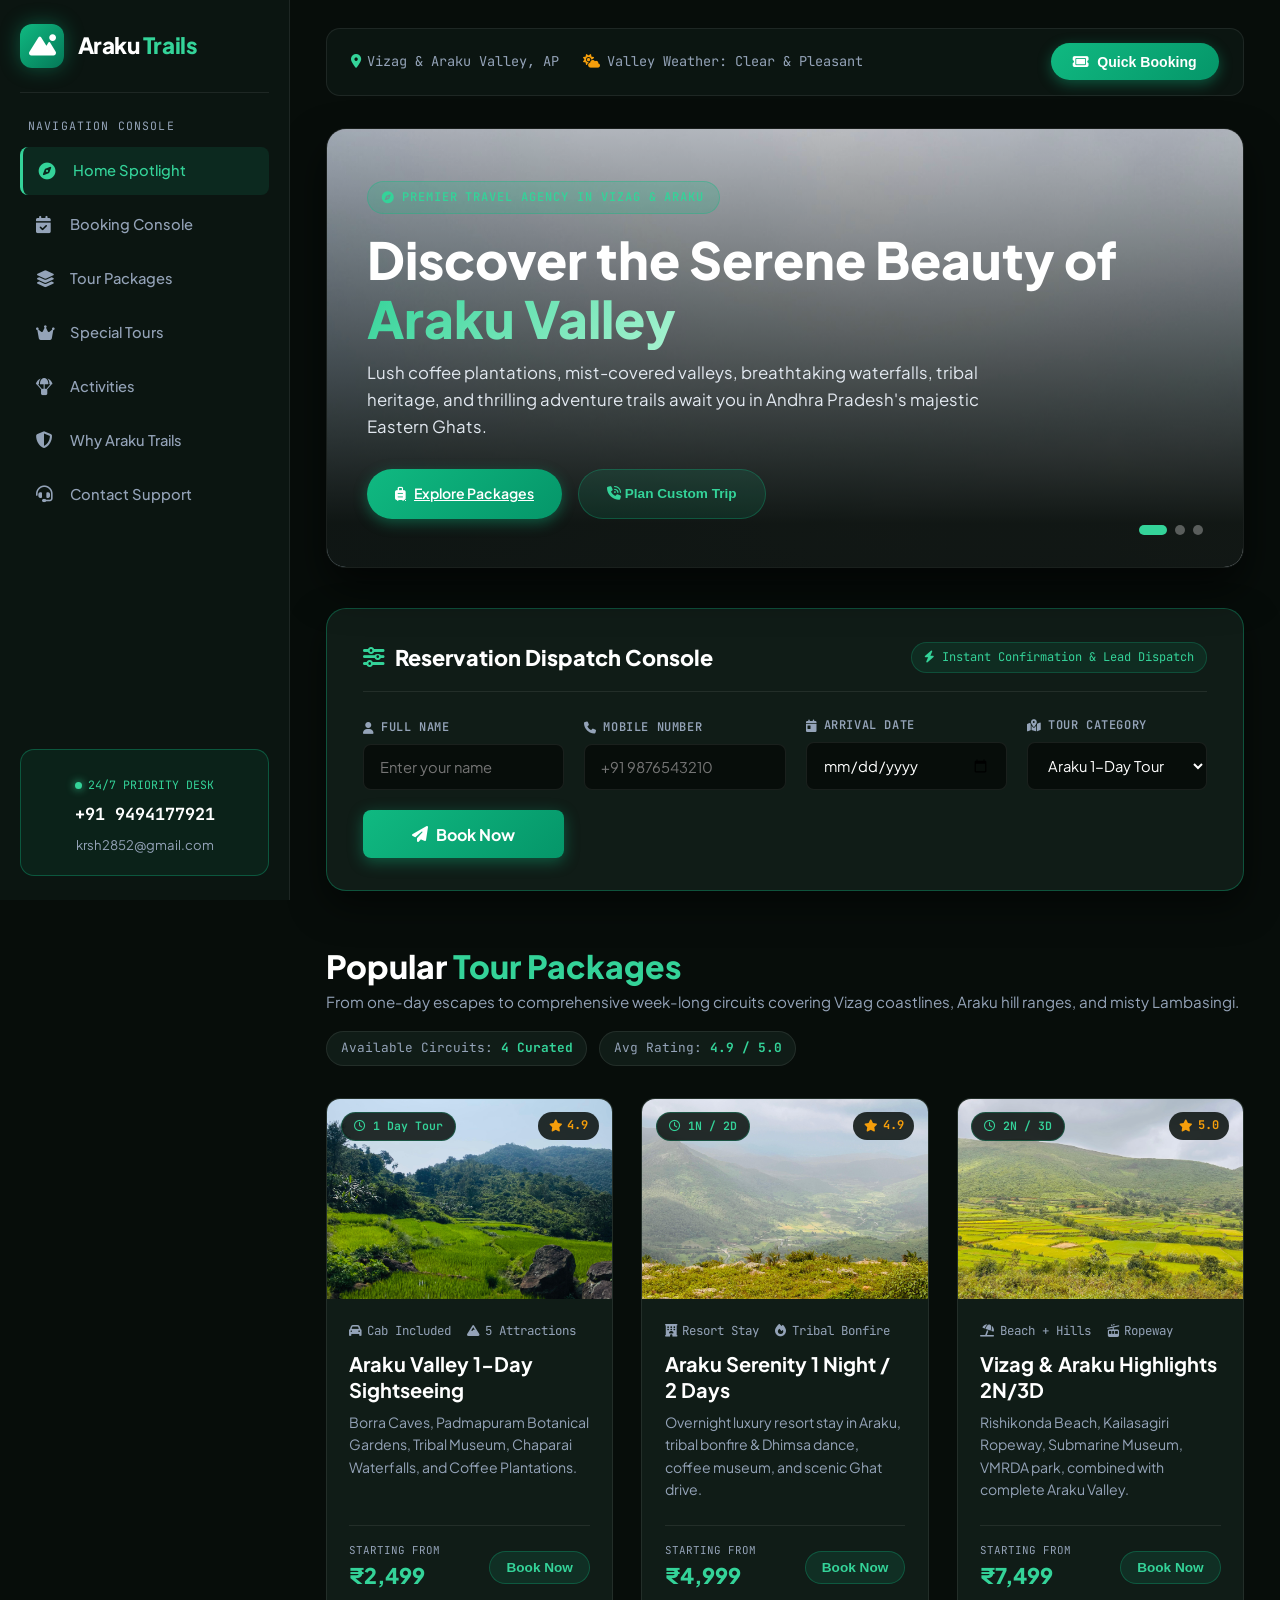
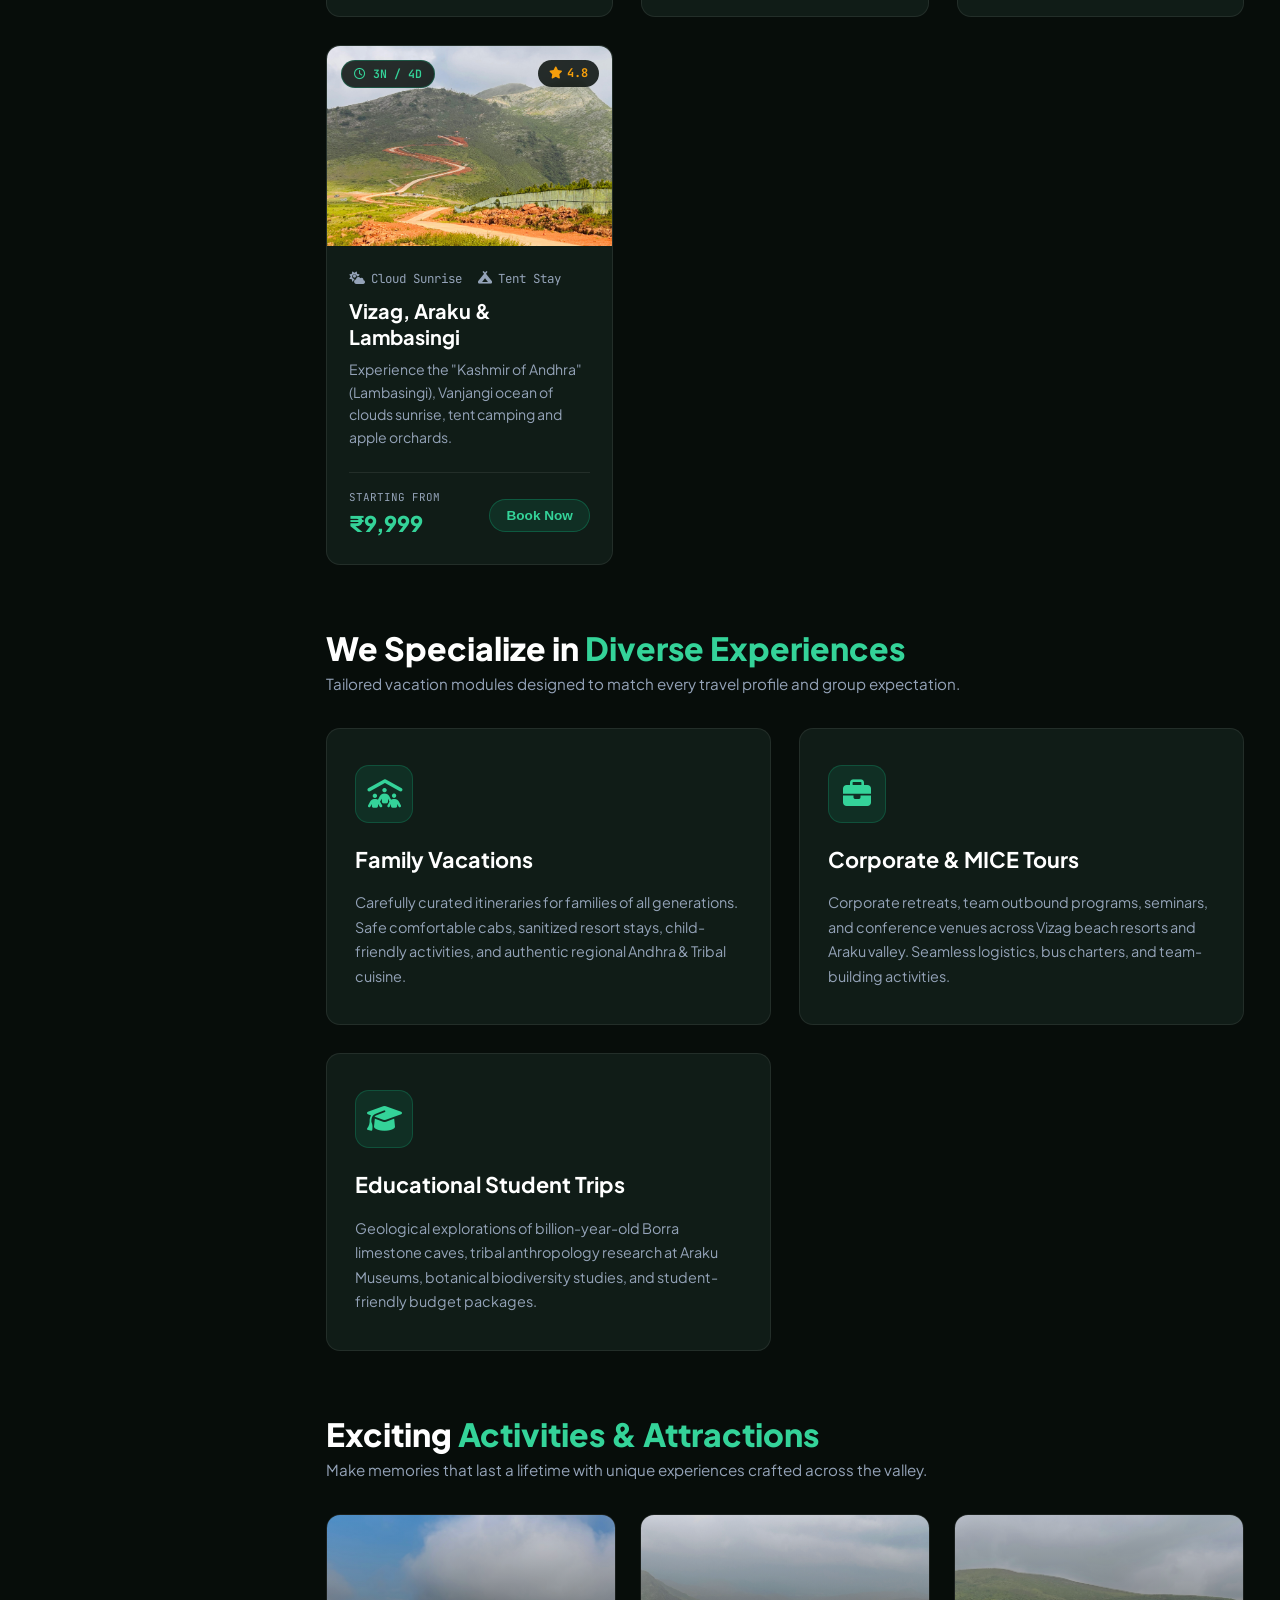
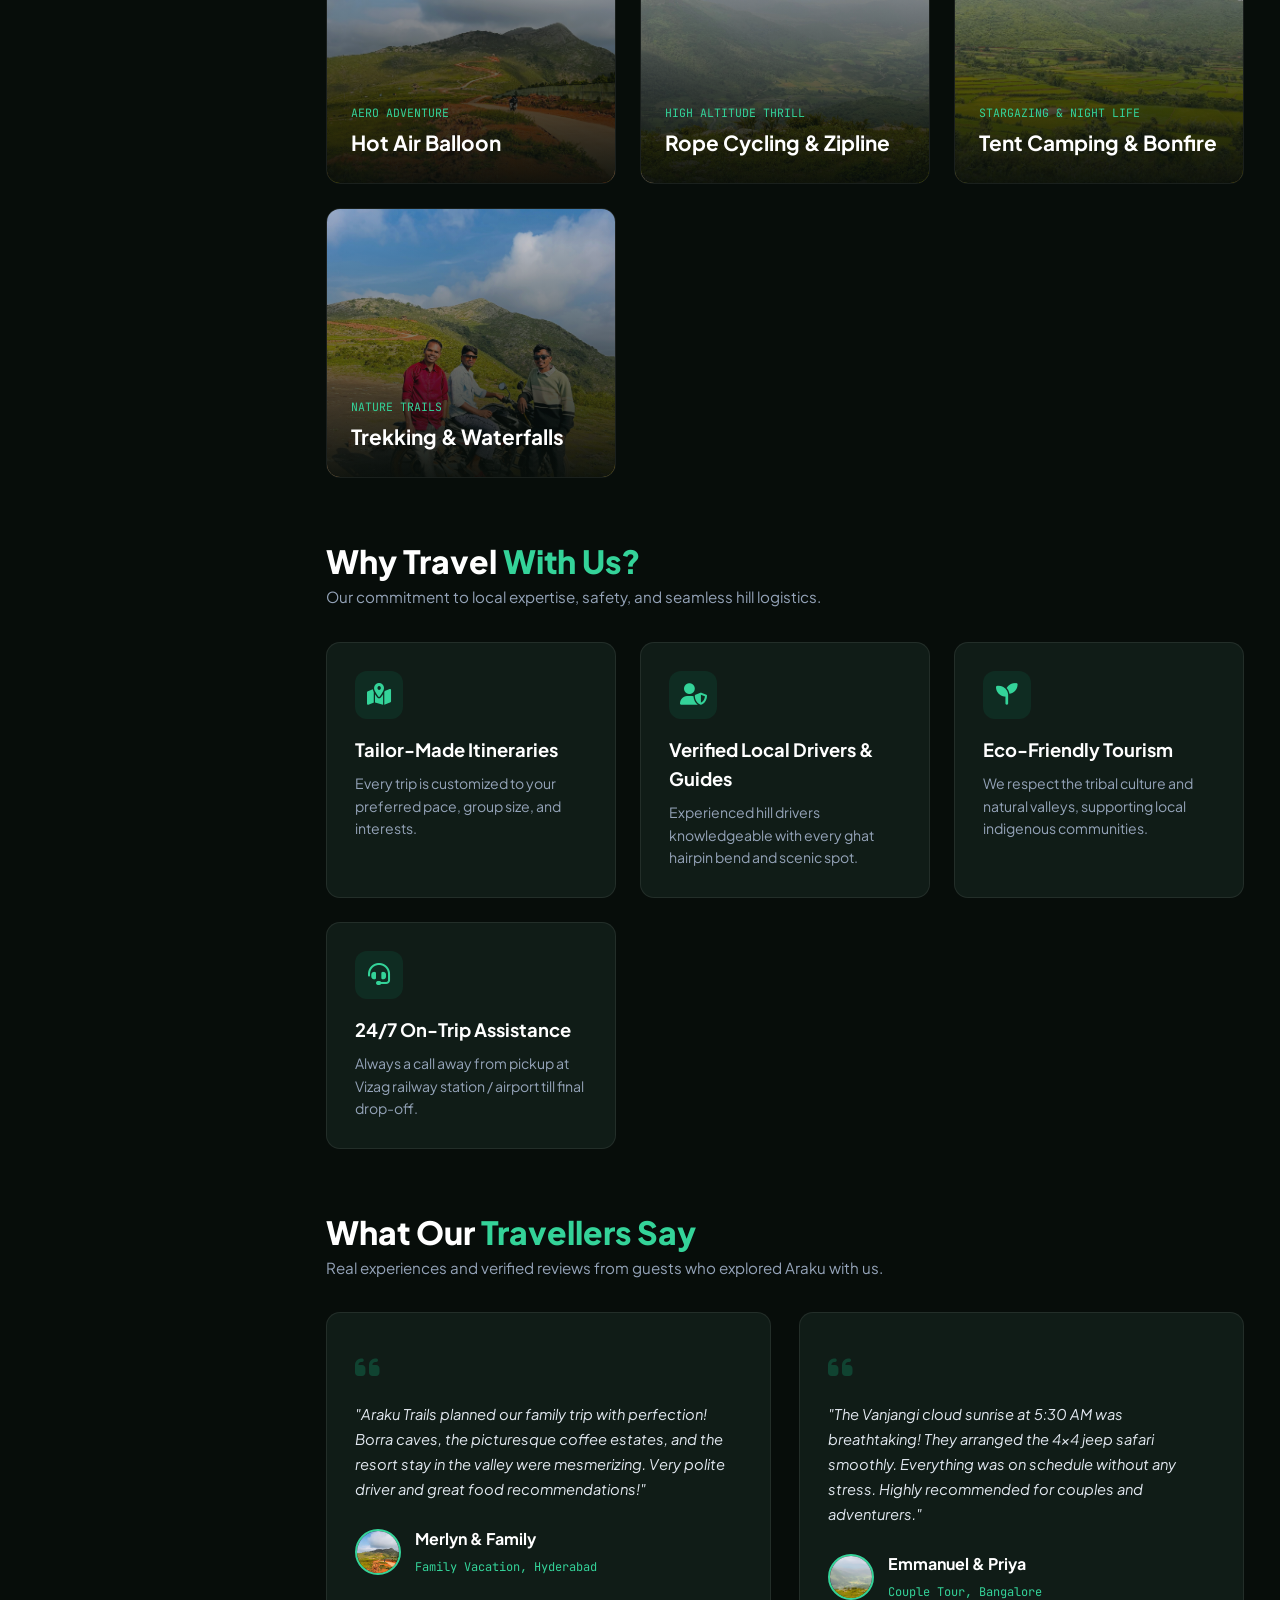
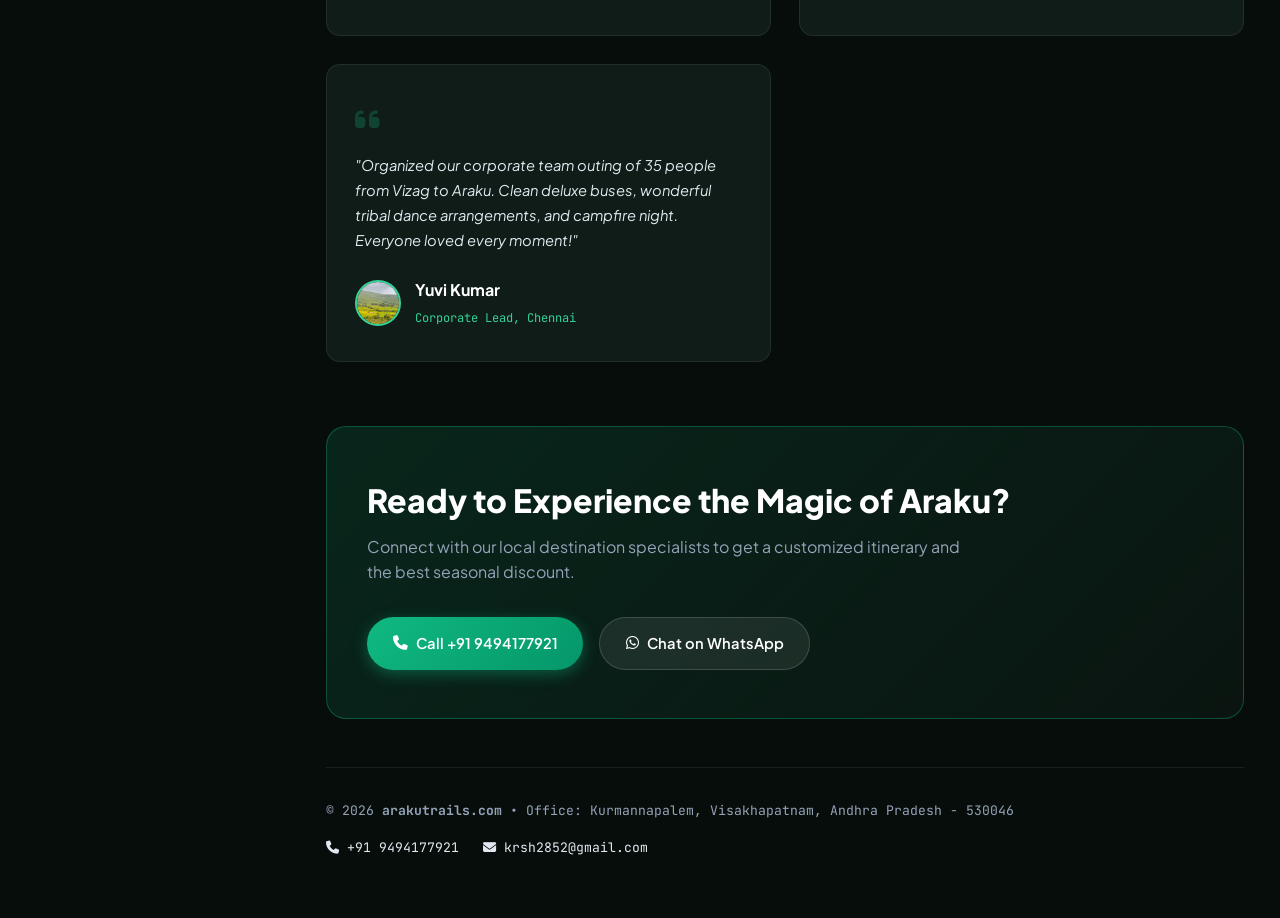
==== index.html @ 06a7d2d9 "Add new photos and update website gallery" ====
<!DOCTYPE html>
<html lang="en">

<head>
  <meta charset="UTF-8">
  <meta name="viewport" content="width=device-width, initial-scale=1.0">
  <title>Araku Trails - Interactive Travel Portal | Tour Packages, Hotels & Adventures</title>
  <meta name="description"
    content="Explore the breathtaking hills and valleys of Araku, Vizag, Vanjangi & Lambasingi with Araku Trails. Best tour packages, hotel bookings, cab rentals and adventure activities.">

  <!-- Google Fonts & Font Awesome Icons -->
  <link rel="preconnect" href="https://fonts.googleapis.com">
  <link rel="preconnect" href="https://fonts.gstatic.com" crossorigin>
  <link
    href="https://fonts.googleapis.com/css2?family=Cabinet+Grotesk:wght@700;800;900&family=Plus+Jakarta+Sans:wght@300;400;500;600;700&family=JetBrains+Mono:wght@400;500;600&display=swap"
    rel="stylesheet">
  <link rel="stylesheet" href="https://cdnjs.cloudflare.com/ajax/libs/font-awesome/6.5.1/css/all.min.css">

  <style>
    :root {
      /* Futuristic Travel Dashboard Theme */
      --shell-bg: #070d0a;
      --sidebar-bg: #0b1511;
      --panel-bg: #101c17;
      --panel-hover: #15251f;
      --panel-border: rgba(255, 255, 255, 0.08);
      --border-accent: rgba(16, 185, 129, 0.35);

      --emerald-glow: #10b981;
      --emerald-bright: #34d399;
      --amber-star: #f59e0b;
      --sky-azure: #0ea5e9;

      --text-heading: #f8fafc;
      --text-body: #94a3b8;
      --text-bright: #e2e8f0;

      --font-brand: 'Cabinet Grotesk', 'Plus Jakarta Sans', sans-serif;
      --font-body: 'Plus Jakarta Sans', sans-serif;
      --font-mono: 'JetBrains Mono', monospace;

      --radius-sm: 8px;
      --radius-md: 14px;
      --radius-lg: 20px;
      --radius-pill: 9999px;

      --transition: all 0.28s cubic-bezier(0.4, 0, 0.2, 1);
    }

    * {
      margin: 0;
      padding: 0;
      box-sizing: border-box;
      scroll-behavior: smooth;
    }

    body {
      font-family: var(--font-body);
      background-color: var(--shell-bg);
      color: var(--text-bright);
      line-height: 1.6;
      overflow-x: hidden;
    }

    /* ========================================================
       APPLICATION PORTAL / DASHBOARD LAYOUT
    ======================================================== */
    .app-layout {
      display: flex;
      min-height: 100vh;
      width: 100%;
    }

    /* Fixed Left Explorer Console / Sidebar */
    .app-sidebar {
      width: 290px;
      background: var(--sidebar-bg);
      border-right: 1px solid var(--panel-border);
      display: flex;
      flex-direction: column;
      position: fixed;
      top: 0;
      bottom: 0;
      left: 0;
      z-index: 1000;
      padding: 1.5rem 1.25rem;
      transition: var(--transition);
    }

    .brand-widget {
      display: flex;
      align-items: center;
      gap: 0.85rem;
      padding-bottom: 1.5rem;
      border-bottom: 1px solid var(--panel-border);
      margin-bottom: 1.5rem;
    }

    .brand-symbol {
      width: 44px;
      height: 44px;
      border-radius: 12px;
      background: linear-gradient(135deg, #10b981 0%, #047857 100%);
      display: flex;
      align-items: center;
      justify-content: center;
      color: #fff;
      font-size: 1.35rem;
      box-shadow: 0 0 20px rgba(16, 185, 129, 0.4);
    }

    .brand-name {
      font-family: var(--font-brand);
      font-size: 1.4rem;
      font-weight: 800;
      color: #fff;
      letter-spacing: -0.02em;
    }

    .brand-name span {
      color: var(--emerald-bright);
    }

    .console-nav-title {
      font-family: var(--font-mono);
      font-size: 0.72rem;
      color: var(--text-body);
      text-transform: uppercase;
      letter-spacing: 0.1em;
      margin-bottom: 0.75rem;
      padding-left: 0.5rem;
    }

    .console-nav-list {
      list-style: none;
      display: flex;
      flex-direction: column;
      gap: 0.4rem;
      flex-grow: 1;
    }

    .console-nav-item a {
      display: flex;
      align-items: center;
      gap: 0.85rem;
      padding: 0.75rem 1rem;
      border-radius: var(--radius-sm);
      color: var(--text-body);
      text-decoration: none;
      font-size: 0.92rem;
      font-weight: 500;
      transition: var(--transition);
    }

    .console-nav-item a:hover,
    .console-nav-item.active a {
      background: rgba(16, 185, 129, 0.12);
      color: var(--emerald-bright);
      border-left: 3px solid var(--emerald-bright);
    }

    .console-nav-item a i {
      font-size: 1.05rem;
      width: 20px;
    }

    /* Live Hotline Box in Sidebar */
    .sidebar-hotline {
      background: rgba(16, 185, 129, 0.08);
      border: 1px solid var(--border-accent);
      border-radius: var(--radius-md);
      padding: 1.25rem 1rem;
      text-align: center;
      margin-top: auto;
    }

    .hotline-badge {
      display: inline-flex;
      align-items: center;
      gap: 0.4rem;
      font-family: var(--font-mono);
      font-size: 0.72rem;
      color: var(--emerald-bright);
      text-transform: uppercase;
      margin-bottom: 0.4rem;
    }

    .pulse-dot {
      width: 7px;
      height: 7px;
      border-radius: 50%;
      background: var(--emerald-bright);
      box-shadow: 0 0 8px var(--emerald-bright);
      animation: pulse 1.6s infinite;
    }

    @keyframes pulse {
      0% {
        opacity: 0.4;
      }

      50% {
        opacity: 1;
      }

      100% {
        opacity: 0.4;
      }
    }

    .hotline-num {
      display: block;
      font-family: var(--font-mono);
      font-size: 1.05rem;
      font-weight: 700;
      color: #fff;
      text-decoration: none;
      margin-bottom: 0.4rem;
    }

    .hotline-email {
      font-size: 0.82rem;
      color: var(--text-body);
      text-decoration: none;
      display: block;
      word-break: break-all;
    }

    .hotline-email:hover,
    .hotline-num:hover {
      color: var(--emerald-bright);
    }

    /* Main Working Area */
    .app-main {
      margin-left: 290px;
      flex-grow: 1;
      padding: 1.75rem 2.25rem;
      min-width: 0;
    }

    /* Top Action Header */
    .main-topbar {
      display: flex;
      justify-content: space-between;
      align-items: center;
      background: var(--sidebar-bg);
      border: 1px solid var(--panel-border);
      border-radius: var(--radius-md);
      padding: 0.9rem 1.5rem;
      margin-bottom: 2rem;
      flex-wrap: wrap;
      gap: 1rem;
    }

    .topbar-status {
      display: flex;
      align-items: center;
      gap: 1.5rem;
      font-size: 0.85rem;
      color: var(--text-body);
      font-family: var(--font-mono);
    }

    .topbar-status span {
      display: inline-flex;
      align-items: center;
      gap: 0.4rem;
    }

    .topbar-actions {
      display: flex;
      align-items: center;
      gap: 1rem;
    }

    .btn-quick-book {
      background: linear-gradient(135deg, #10b981 0%, #059669 100%);
      color: #fff;
      border: none;
      border-radius: var(--radius-pill);
      padding: 0.65rem 1.4rem;
      font-size: 0.88rem;
      font-weight: 600;
      cursor: pointer;
      display: inline-flex;
      align-items: center;
      gap: 0.5rem;
      box-shadow: 0 4px 14px rgba(16, 185, 129, 0.4);
      transition: var(--transition);
    }

    .btn-quick-book:hover {
      transform: translateY(-2px);
      box-shadow: 0 6px 20px rgba(16, 185, 129, 0.6);
    }

    /* Mobile Menu Toggle */
    .mobile-menu-btn {
      display: none;
      background: none;
      border: none;
      color: #fff;
      font-size: 1.4rem;
      cursor: pointer;
    }

    /* ========================================================
       HERO SPOTLIGHT DASHBOARD CAROUSEL
    ======================================================== */
    .hero-spotlight {
      position: relative;
      border-radius: var(--radius-lg);
      overflow: hidden;
      min-height: 440px;
      display: flex;
      align-items: flex-end;
      padding: 3rem 2.5rem;
      margin-bottom: 2.5rem;
      border: 1px solid var(--panel-border);
      box-shadow: 0 20px 40px rgba(0, 0, 0, 0.6);
    }

    .spotlight-bg-wrap {
      position: absolute;
      inset: 0;
      z-index: 1;
    }

    .spotlight-slide {
      position: absolute;
      inset: 0;
      opacity: 0;
      background-size: cover;
      background-position: center;
      transition: opacity 1.2s ease-in-out, transform 6s ease;
      transform: scale(1.05);
    }

    .spotlight-slide.active {
      opacity: 1;
      transform: scale(1);
    }

    .spotlight-gradient {
      position: absolute;
      inset: 0;
      background: linear-gradient(180deg, rgba(7, 13, 10, 0.2) 0%, rgba(7, 13, 10, 0.95) 90%);
      z-index: 2;
    }

    .spotlight-content {
      position: relative;
      z-index: 3;
      max-width: 780px;
    }

    .spotlight-tag {
      display: inline-flex;
      align-items: center;
      gap: 0.4rem;
      background: rgba(16, 185, 129, 0.2);
      border: 1px solid var(--border-accent);
      color: var(--emerald-bright);
      padding: 0.35rem 0.9rem;
      border-radius: var(--radius-pill);
      font-family: var(--font-mono);
      font-size: 0.75rem;
      font-weight: 600;
      text-transform: uppercase;
      letter-spacing: 0.08em;
      margin-bottom: 1rem;
    }

    .spotlight-title {
      font-family: var(--font-brand);
      font-size: clamp(2.2rem, 4vw, 3.2rem);
      font-weight: 800;
      color: #fff;
      line-height: 1.15;
      margin-bottom: 0.8rem;
    }

    .spotlight-title span {
      background: linear-gradient(135deg, #34d399 0%, #a7f3d0 100%);
      -webkit-background-clip: text;
      -webkit-text-fill-color: transparent;
    }

    .spotlight-desc {
      color: var(--text-bright);
      font-size: 1.05rem;
      line-height: 1.6;
      margin-bottom: 1.75rem;
      max-width: 650px;
    }

    .spotlight-controls {
      position: absolute;
      bottom: 2rem;
      right: 2.5rem;
      z-index: 4;
      display: flex;
      gap: 0.5rem;
    }

    .spotlight-dot {
      width: 10px;
      height: 10px;
      border-radius: var(--radius-pill);
      background: rgba(255, 255, 255, 0.3);
      border: none;
      cursor: pointer;
      transition: var(--transition);
    }

    .spotlight-dot.active {
      width: 28px;
      background: var(--emerald-bright);
    }

    /* ========================================================
       INTEGRATED BOOKING CONSOLE PANEL
    ======================================================== */
    .booking-console-card {
      background: var(--panel-bg);
      border: 1px solid var(--border-accent);
      border-radius: var(--radius-lg);
      padding: 2rem 2.25rem;
      margin-bottom: 3.5rem;
      box-shadow: 0 15px 35px rgba(0, 0, 0, 0.5);
    }

    .console-card-header {
      display: flex;
      justify-content: space-between;
      align-items: center;
      margin-bottom: 1.5rem;
      padding-bottom: 1rem;
      border-bottom: 1px solid var(--panel-border);
      flex-wrap: wrap;
      gap: 0.75rem;
    }

    .console-header-title {
      font-family: var(--font-brand);
      font-size: 1.35rem;
      font-weight: 800;
      color: #fff;
      display: flex;
      align-items: center;
      gap: 0.6rem;
    }

    .console-header-title i {
      color: var(--emerald-bright);
    }

    .console-header-badge {
      font-family: var(--font-mono);
      font-size: 0.75rem;
      color: var(--emerald-bright);
      background: rgba(16, 185, 129, 0.1);
      padding: 0.3rem 0.75rem;
      border-radius: var(--radius-pill);
      border: 1px solid rgba(16, 185, 129, 0.25);
    }

    .booking-grid {
      display: grid;
      grid-template-columns: repeat(auto-fit, minmax(200px, 1fr)) 180px;
      gap: 1.25rem;
      align-items: end;
    }

    .field-wrapper {
      display: flex;
      flex-direction: column;
      gap: 0.45rem;
    }

    .field-wrapper label {
      font-family: var(--font-mono);
      font-size: 0.75rem;
      font-weight: 600;
      color: var(--text-body);
      text-transform: uppercase;
      letter-spacing: 0.05em;
      display: flex;
      align-items: center;
      gap: 0.4rem;
    }

    .dash-input {
      background: var(--shell-bg);
      border: 1px solid var(--panel-border);
      border-radius: var(--radius-sm);
      color: #fff;
      padding: 0.8rem 1rem;
      font-size: 0.92rem;
      outline: none;
      font-family: inherit;
      transition: var(--transition);
    }

    .dash-input:focus {
      border-color: var(--emerald-bright);
      box-shadow: 0 0 15px rgba(16, 185, 129, 0.25);
    }

    .btn-exec-booking {
      background: linear-gradient(135deg, #10b981 0%, #059669 100%);
      color: #fff;
      border: none;
      border-radius: var(--radius-sm);
      padding: 0.85rem 1rem;
      font-family: var(--font-brand);
      font-weight: 700;
      font-size: 1rem;
      cursor: pointer;
      display: flex;
      align-items: center;
      justify-content: center;
      gap: 0.5rem;
      height: 48px;
      box-shadow: 0 4px 15px rgba(16, 185, 129, 0.4);
      transition: var(--transition);
    }

    .btn-exec-booking:hover {
      transform: translateY(-2px);
      box-shadow: 0 6px 22px rgba(16, 185, 129, 0.6);
    }

    /* ========================================================
       TOUR PACKAGES (DASHBOARD CARDS & METRICS)
    ======================================================== */
    .section-portal-header {
      display: flex;
      justify-content: space-between;
      align-items: flex-end;
      margin-bottom: 2rem;
      flex-wrap: wrap;
      gap: 1rem;
    }

    .portal-heading h2 {
      font-family: var(--font-brand);
      font-size: 2rem;
      font-weight: 800;
      color: #fff;
      line-height: 1.2;
    }

    .portal-heading h2 span {
      color: var(--emerald-bright);
    }

    .portal-heading p {
      color: var(--text-body);
      font-size: 0.95rem;
      margin-top: 0.3rem;
    }

    .portal-stats-pills {
      display: flex;
      gap: 0.75rem;
      font-family: var(--font-mono);
      font-size: 0.8rem;
    }

    .stat-pill {
      background: var(--panel-bg);
      border: 1px solid var(--panel-border);
      padding: 0.4rem 0.85rem;
      border-radius: var(--radius-pill);
      color: var(--text-body);
    }

    .stat-pill strong {
      color: var(--emerald-bright);
    }

    .dash-packages-grid {
      display: grid;
      grid-template-columns: repeat(auto-fill, minmax(280px, 1fr));
      gap: 1.75rem;
      margin-bottom: 4rem;
    }

    .dash-pack-card {
      background: var(--panel-bg);
      border: 1px solid var(--panel-border);
      border-radius: var(--radius-md);
      overflow: hidden;
      display: flex;
      flex-direction: column;
      transition: var(--transition);
    }

    .dash-pack-card:hover {
      transform: translateY(-6px);
      border-color: var(--border-accent);
      box-shadow: 0 15px 30px rgba(0, 0, 0, 0.5), 0 0 20px rgba(16, 185, 129, 0.2);
      background: var(--panel-hover);
    }

    .pack-thumb-box {
      position: relative;
      height: 200px;
      overflow: hidden;
    }

    .pack-thumb-box img {
      width: 100%;
      height: 100%;
      object-fit: cover;
      transition: transform 0.6s ease;
    }

    .dash-pack-card:hover .pack-thumb-box img {
      transform: scale(1.08);
    }

    .pack-duration-chip {
      position: absolute;
      top: 0.85rem;
      left: 0.85rem;
      background: rgba(7, 13, 10, 0.85);
      backdrop-filter: blur(8px);
      color: var(--emerald-bright);
      padding: 0.25rem 0.75rem;
      border-radius: var(--radius-pill);
      font-family: var(--font-mono);
      font-size: 0.72rem;
      font-weight: 600;
      border: 1px solid rgba(16, 185, 129, 0.3);
    }

    .pack-score-chip {
      position: absolute;
      top: 0.85rem;
      right: 0.85rem;
      background: rgba(7, 13, 10, 0.85);
      backdrop-filter: blur(8px);
      color: var(--amber-star);
      padding: 0.25rem 0.65rem;
      border-radius: var(--radius-pill);
      font-family: var(--font-mono);
      font-size: 0.75rem;
      font-weight: 700;
      display: flex;
      align-items: center;
      gap: 0.3rem;
    }

    .pack-card-content {
      padding: 1.4rem;
      display: flex;
      flex-direction: column;
      flex-grow: 1;
    }

    .pack-features-line {
      display: flex;
      gap: 1rem;
      font-family: var(--font-mono);
      font-size: 0.78rem;
      color: var(--text-body);
      margin-bottom: 0.6rem;
    }

    .pack-features-line span {
      display: inline-flex;
      align-items: center;
      gap: 0.35rem;
    }

    .pack-name {
      font-family: var(--font-brand);
      font-size: 1.25rem;
      font-weight: 700;
      color: #fff;
      margin-bottom: 0.5rem;
      line-height: 1.3;
    }

    .pack-summary {
      color: var(--text-body);
      font-size: 0.88rem;
      margin-bottom: 1.5rem;
      line-height: 1.6;
      flex-grow: 1;
    }

    .pack-card-foot {
      display: flex;
      align-items: center;
      justify-content: space-between;
      border-top: 1px solid var(--panel-border);
      padding-top: 1rem;
      margin-top: auto;
    }

    .pack-rate-tag {
      display: flex;
      flex-direction: column;
    }

    .rate-micro {
      font-family: var(--font-mono);
      font-size: 0.68rem;
      color: var(--text-body);
      text-transform: uppercase;
    }

    .rate-amount {
      font-family: var(--font-brand);
      font-size: 1.35rem;
      font-weight: 800;
      color: var(--emerald-bright);
    }

    .btn-pack-select {
      background: rgba(16, 185, 129, 0.12);
      border: 1px solid rgba(16, 185, 129, 0.3);
      color: var(--emerald-bright);
      padding: 0.5rem 1rem;
      border-radius: var(--radius-pill);
      font-size: 0.85rem;
      font-weight: 600;
      cursor: pointer;
      transition: var(--transition);
    }

    .btn-pack-select:hover {
      background: var(--emerald-glow);
      color: #fff;
    }

    /* ========================================================
       SPECIAL TRAVEL TILES & EXPERIENCES
    ======================================================== */
    .specialty-dash-grid {
      display: grid;
      grid-template-columns: repeat(auto-fit, minmax(310px, 1fr));
      gap: 1.75rem;
      margin-bottom: 4rem;
    }

    .specialty-tile {
      background: var(--panel-bg);
      border: 1px solid var(--panel-border);
      border-radius: var(--radius-md);
      padding: 2.25rem 1.75rem;
      transition: var(--transition);
      position: relative;
    }

    .specialty-tile:hover {
      border-color: var(--border-accent);
      transform: translateY(-4px);
    }

    .specialty-avatar-icon {
      width: 58px;
      height: 58px;
      border-radius: 14px;
      background: rgba(16, 185, 129, 0.12);
      border: 1px solid rgba(16, 185, 129, 0.25);
      display: flex;
      align-items: center;
      justify-content: center;
      font-size: 1.75rem;
      color: var(--emerald-bright);
      margin-bottom: 1.25rem;
    }

    .specialty-title {
      font-family: var(--font-brand);
      font-size: 1.35rem;
      font-weight: 700;
      color: #fff;
      margin-bottom: 0.8rem;
    }

    .specialty-desc {
      color: var(--text-body);
      font-size: 0.9rem;
      line-height: 1.7;
    }

    /* ========================================================
       ACTIVITIES & ADVENTURE CONSOLE
    ======================================================== */
    .dash-activity-grid {
      display: grid;
      grid-template-columns: repeat(auto-fit, minmax(260px, 1fr));
      gap: 1.5rem;
      margin-bottom: 4rem;
    }

    .activity-deck-card {
      position: relative;
      border-radius: var(--radius-md);
      overflow: hidden;
      height: 270px;
      cursor: pointer;
      border: 1px solid var(--panel-border);
      transition: var(--transition);
    }

    .activity-deck-card:hover {
      transform: translateY(-5px);
      border-color: var(--emerald-bright);
      box-shadow: 0 10px 25px rgba(0, 0, 0, 0.6);
    }

    .act-bg-img {
      width: 100%;
      height: 100%;
      object-fit: cover;
      transition: transform 0.6s ease;
    }

    .activity-deck-card:hover .act-bg-img {
      transform: scale(1.1);
    }

    .act-gradient-overlay {
      position: absolute;
      inset: 0;
      background: linear-gradient(180deg, rgba(7, 13, 10, 0.1) 0%, rgba(7, 13, 10, 0.95) 100%);
      display: flex;
      flex-direction: column;
      justify-content: flex-end;
      padding: 1.5rem;
    }

    .act-category-code {
      font-family: var(--font-mono);
      font-size: 0.72rem;
      color: var(--emerald-bright);
      text-transform: uppercase;
      margin-bottom: 0.2rem;
    }

    .act-label {
      font-family: var(--font-brand);
      font-size: 1.3rem;
      font-weight: 700;
      color: #fff;
    }

    /* ========================================================
       WHY US / VALUE METRICS
    ======================================================== */
    .features-dash-row {
      display: grid;
      grid-template-columns: repeat(auto-fit, minmax(240px, 1fr));
      gap: 1.5rem;
      margin-bottom: 4rem;
    }

    .feature-metric-card {
      background: var(--panel-bg);
      border: 1px solid var(--panel-border);
      border-radius: var(--radius-md);
      padding: 1.75rem;
      transition: var(--transition);
    }

    .feature-metric-card:hover {
      border-color: var(--border-accent);
      transform: translateY(-3px);
    }

    .metric-icon-wrap {
      width: 48px;
      height: 48px;
      border-radius: 12px;
      background: rgba(16, 185, 129, 0.1);
      display: flex;
      align-items: center;
      justify-content: center;
      color: var(--emerald-bright);
      font-size: 1.35rem;
      margin-bottom: 1rem;
    }

    .metric-label {
      font-family: var(--font-brand);
      font-size: 1.15rem;
      font-weight: 700;
      color: #fff;
      margin-bottom: 0.5rem;
    }

    .metric-explain {
      color: var(--text-body);
      font-size: 0.88rem;
      line-height: 1.6;
    }

    /* ========================================================
       TESTIMONIALS LOGS
    ======================================================== */
    .testimonial-dash-grid {
      display: grid;
      grid-template-columns: repeat(auto-fit, minmax(320px, 1fr));
      gap: 1.75rem;
      margin-bottom: 4rem;
    }

    .review-log-card {
      background: var(--panel-bg);
      border: 1px solid var(--panel-border);
      border-radius: var(--radius-md);
      padding: 2rem 1.75rem;
      position: relative;
      transition: var(--transition);
    }

    .review-log-card:hover {
      border-color: var(--border-accent);
    }

    .quote-badge-icon {
      font-size: 1.75rem;
      color: rgba(16, 185, 129, 0.25);
      margin-bottom: 0.75rem;
    }

    .review-statement {
      color: var(--text-bright);
      font-size: 0.92rem;
      line-height: 1.7;
      margin-bottom: 1.5rem;
      font-style: italic;
    }

    .client-data-box {
      display: flex;
      align-items: center;
      gap: 0.85rem;
    }

    .client-avatar-img {
      width: 46px;
      height: 46px;
      border-radius: 50%;
      border: 2px solid var(--emerald-bright);
      object-fit: cover;
    }

    .client-name-tag {
      font-family: var(--font-brand);
      font-size: 1rem;
      font-weight: 700;
      color: #fff;
    }

    .client-loc-tag {
      font-family: var(--font-mono);
      font-size: 0.75rem;
      color: var(--emerald-bright);
    }

    /* ========================================================
       DASHBOARD BOTTOM CALLOUT
    ======================================================== */
    .dash-callout-panel {
      background: linear-gradient(135deg, rgba(16, 185, 129, 0.15) 0%, rgba(11, 21, 17, 0.95) 100%);
      border: 1px solid var(--border-accent);
      border-radius: var(--radius-lg);
      padding: 3rem 2.5rem;
      display: flex;
      align-items: center;
      justify-content: space-between;
      gap: 2rem;
      flex-wrap: wrap;
      margin-bottom: 3rem;
    }

    .callout-text h2 {
      font-family: var(--font-brand);
      font-size: 2rem;
      font-weight: 800;
      color: #fff;
      margin-bottom: 0.5rem;
    }

    .callout-text p {
      color: var(--text-body);
      font-size: 1rem;
      max-width: 600px;
    }

    .callout-btn-group {
      display: flex;
      gap: 1rem;
      flex-wrap: wrap;
    }

    .btn-callout-call {
      background: linear-gradient(135deg, #10b981 0%, #059669 100%);
      color: #fff;
      text-decoration: none;
      padding: 0.85rem 1.6rem;
      border-radius: var(--radius-pill);
      font-weight: 600;
      font-size: 0.92rem;
      display: inline-flex;
      align-items: center;
      gap: 0.5rem;
      box-shadow: 0 4px 15px rgba(16, 185, 129, 0.4);
    }

    .btn-callout-chat {
      background: rgba(255, 255, 255, 0.08);
      border: 1px solid rgba(255, 255, 255, 0.15);
      color: #fff;
      text-decoration: none;
      padding: 0.85rem 1.6rem;
      border-radius: var(--radius-pill);
      font-weight: 600;
      font-size: 0.92rem;
      display: inline-flex;
      align-items: center;
      gap: 0.5rem;
    }

    /* Footer Meta */
    .dash-footer-meta {
      border-top: 1px solid var(--panel-border);
      padding: 2rem 0;
      display: flex;
      justify-content: space-between;
      align-items: center;
      flex-wrap: wrap;
      gap: 1rem;
      color: var(--text-body);
      font-family: var(--font-mono);
      font-size: 0.82rem;
    }

    .footer-quick-contacts {
      display: flex;
      gap: 1.5rem;
      align-items: center;
      flex-wrap: wrap;
    }

    .footer-quick-contacts a {
      color: var(--text-bright);
      text-decoration: none;
    }

    .footer-quick-contacts a:hover {
      color: var(--emerald-bright);
    }

    /* Modal */
    .modal {
      display: none;
      position: fixed;
      inset: 0;
      background: rgba(0, 0, 0, 0.85);
      backdrop-filter: blur(8px);
      z-index: 2000;
      align-items: center;
      justify-content: center;
      padding: 1.5rem;
    }

    .modal.active {
      display: flex;
    }

    .modal-box {
      background: var(--panel-bg);
      border: 1px solid var(--border-accent);
      border-radius: var(--radius-lg);
      padding: 2.5rem 2rem;
      max-width: 480px;
      width: 100%;
      position: relative;
      box-shadow: 0 25px 50px rgba(0, 0, 0, 0.8);
    }

    .modal-close {
      position: absolute;
      top: 1.25rem;
      right: 1.25rem;
      background: none;
      border: none;
      color: var(--text-body);
      font-size: 1.4rem;
      cursor: pointer;
    }

    .modal-close:hover {
      color: #fff;
    }

    /* Responsive */
    @media (max-width: 1024px) {
      .app-sidebar {
        transform: translateX(-100%);
      }

      .app-sidebar.open {
        transform: translateX(0);
      }

      .app-main {
        margin-left: 0;
        padding: 1.5rem 1rem;
      }

      .mobile-menu-btn {
        display: block;
      }
    }

    @media (max-width: 768px) {
      .booking-grid {
        grid-template-columns: 1fr;
      }

      .hero-spotlight {
        padding: 2rem 1.5rem;
        min-height: 380px;
      }

      .dash-callout-panel {
        padding: 2rem 1.5rem;
      }
    }
  </style>
</head>

<body>

  <div class="app-layout">

    <!-- Fixed Left Explorer Console / Sidebar -->
    <aside class="app-sidebar" id="appSidebar">
      <div class="brand-widget">
        <div class="brand-symbol"><i class="fa-solid fa-mountain-sun"></i></div>
        <div class="brand-name">Araku <span>Trails</span></div>
      </div>

      <div class="console-nav-title">Navigation Console</div>
      <ul class="console-nav-list">
        <li class="console-nav-item active"><a href="#home"><i class="fa-solid fa-compass"></i> Home Spotlight</a></li>
        <li class="console-nav-item"><a href="#booking-console"><i class="fa-solid fa-calendar-check"></i> Booking
            Console</a></li>
        <li class="console-nav-item"><a href="#packages"><i class="fa-solid fa-layer-group"></i> Tour Packages</a></li>
        <li class="console-nav-item"><a href="#specialties"><i class="fa-solid fa-crown"></i> Special Tours</a></li>
        <li class="console-nav-item"><a href="#activities"><i class="fa-solid fa-parachute-box"></i> Activities</a></li>
        <li class="console-nav-item"><a href="#about"><i class="fa-solid fa-shield-halved"></i> Why Araku Trails</a>
        </li>
        <li class="console-nav-item"><a href="#contact"><i class="fa-solid fa-headset"></i> Contact Support</a></li>
      </ul>

      <!-- Active Support Hotline Box -->
      <div class="sidebar-hotline">
        <div class="hotline-badge">
          <span class="pulse-dot"></span> 24/7 Priority Desk
        </div>
        <a href="tel:+919494177921" class="hotline-num">+91 9494177921</a>
        <a href="mailto:krsh2852@gmail.com" class="hotline-email">krsh2852@gmail.com</a>
      </div>
    </aside>

    <!-- Main Workspace Area -->
    <main class="app-main">

      <!-- Top Dashboard Status Bar -->
      <header class="main-topbar">
        <button class="mobile-menu-btn" id="mobileMenuBtn" aria-label="Toggle Console">
          <i class="fa-solid fa-bars"></i>
        </button>

        <div class="topbar-status">
          <span><i class="fa-solid fa-location-dot" style="color: var(--emerald-bright);"></i> Vizag &amp; Araku Valley,
            AP</span>
          <span><i class="fa-solid fa-cloud-sun" style="color: var(--amber-star);"></i> Valley Weather: Clear &amp;
            Pleasant</span>
        </div>

        <div class="topbar-actions">
          <button class="btn-quick-book" onclick="openBookingModal('General Inquiry')">
            <i class="fa-solid fa-ticket"></i> Quick Booking
          </button>
        </div>
      </header>

      <!-- Hero Spotlight Dashboard Slider -->
      <section class="hero-spotlight" id="home">
        <div class="spotlight-bg-wrap">
          <div class="spotlight-slide active"
            style="background-image: url('images/WhatsApp%20Image%202026-10-13%20at%2012.46.39%20AM.jpeg'); background-position: center 25%;"></div>
          <div class="spotlight-slide"
            style="background-image: url('images/WhatsApp%20Image%202026-10-13%20at%2012.46.40%20AM.jpeg'); background-position: center center;"></div>
          <div class="spotlight-slide"
            style="background-image: url('images/WhatsApp%20Image%202026-10-12%20at%2020.30.45%20(1).jpeg');"></div>
          <div class="spotlight-gradient"></div>
        </div>

        <div class="spotlight-content">
          <div class="spotlight-tag">
            <i class="fa-solid fa-compass"></i> Premier Travel Agency in Vizag &amp; Araku
          </div>
          <h1 class="spotlight-title" id="heroTitle">
            Discover the Serene Beauty of <span>Araku Valley</span>
          </h1>
          <p class="spotlight-desc" id="heroDesc">
            Lush coffee plantations, mist-covered valleys, breathtaking waterfalls, tribal heritage, and thrilling
            adventure trails await you in Andhra Pradesh's majestic Eastern Ghats.
          </p>
          <div style="display: flex; gap: 1rem; flex-wrap: wrap;">
            <a href="#packages" class="btn-quick-book" style="padding: 0.85rem 1.75rem;">
              <i class="fa-solid fa-suitcase-rolling"></i> Explore Packages
            </a>
            <button class="btn-pack-select" onclick="openBookingModal('Custom Itinerary')"
              style="padding: 0.85rem 1.75rem;">
              <i class="fa-solid fa-phone-volume"></i> Plan Custom Trip
            </button>
          </div>
        </div>

        <div class="spotlight-controls">
          <button class="spotlight-dot active" onclick="setSlide(0)" aria-label="Slide 1"></button>
          <button class="spotlight-dot" onclick="setSlide(1)" aria-label="Slide 2"></button>
          <button class="spotlight-dot" onclick="setSlide(2)" aria-label="Slide 3"></button>
        </div>
      </section>

      <!-- Interactive Booking Console Card -->
      <section class="booking-console-card" id="booking-console">
        <div class="console-card-header">
          <div class="console-header-title">
            <i class="fa-solid fa-sliders"></i> Reservation Dispatch Console
          </div>
          <div class="console-header-badge">
            <i class="fa-solid fa-bolt"></i> Instant Confirmation &amp; Lead Dispatch
          </div>
        </div>

        <form class="booking-grid" id="quickBookingForm" onsubmit="handleBookingSubmit(event)">
          <div class="field-wrapper">
            <label for="travelName"><i class="fa-solid fa-user"></i> Full Name</label>
            <input type="text" id="travelName" class="dash-input" placeholder="Enter your name" required>
          </div>
          <div class="field-wrapper">
            <label for="travelMobile"><i class="fa-solid fa-phone"></i> Mobile Number</label>
            <input type="tel" id="travelMobile" class="dash-input" placeholder="+91 9876543210" required>
          </div>
          <div class="field-wrapper">
            <label for="travelDate"><i class="fa-solid fa-calendar-day"></i> Arrival Date</label>
            <input type="date" id="travelDate" class="dash-input" required>
          </div>
          <div class="field-wrapper">
            <label for="travelType"><i class="fa-solid fa-map-location-dot"></i> Tour Category</label>
            <select id="travelType" class="dash-input">
              <option value="Araku 1-Day Tour">Araku 1-Day Tour</option>
              <option value="Araku 1N/2D Tour">Araku 1 Night / 2 Days</option>
              <option value="Vizag & Araku 2N/3D">Vizag &amp; Araku 2N/3D</option>
              <option value="Lambasingi & Vanjangi">Lambasingi &amp; Vanjangi Tour</option>
              <option value="Couple & Honeymoon">Couple &amp; Honeymoon Tour</option>
              <option value="Group & Corporate MICE">Group &amp; Corporate MICE</option>
            </select>
          </div>
          <button type="submit" class="btn-exec-booking">
            <i class="fa-solid fa-paper-plane"></i> Book Now
          </button>
        </form>
      </section>

      <!-- Tour Packages Section -->
      <section id="packages">
        <div class="section-portal-header">
          <div class="portal-heading">
            <h2>Popular <span>Tour Packages</span></h2>
            <p>From one-day escapes to comprehensive week-long circuits covering Vizag coastlines, Araku hill ranges,
              and misty Lambasingi.</p>
          </div>
          <div class="portal-stats-pills">
            <span class="stat-pill">Available Circuits: <strong>4 Curated</strong></span>
            <span class="stat-pill">Avg Rating: <strong>4.9 / 5.0</strong></span>
          </div>
        </div>

        <div class="dash-packages-grid">
          <!-- Package 1 -->
          <div class="dash-pack-card">
            <div class="pack-thumb-box">
              <img src="images/WhatsApp%20Image%202026-10-13%20at%2012.46.40%20AM.jpeg" alt="Araku 1 Day Tour">
              <span class="pack-duration-chip"><i class="fa-regular fa-clock"></i> 1 Day Tour</span>
              <span class="pack-score-chip"><i class="fa-solid fa-star"></i> 4.9</span>
            </div>
            <div class="pack-card-content">
              <div class="pack-features-line">
                <span><i class="fa-solid fa-car"></i> Cab Included</span>
                <span><i class="fa-solid fa-mountain"></i> 5 Attractions</span>
              </div>
              <h3 class="pack-name">Araku Valley 1-Day Sightseeing</h3>
              <p class="pack-summary">Borra Caves, Padmapuram Botanical Gardens, Tribal Museum, Chaparai Waterfalls, and
                Coffee Plantations.</p>
              <div class="pack-card-foot">
                <div class="pack-rate-tag">
                  <span class="rate-micro">Starting From</span>
                  <span class="rate-amount">₹2,499</span>
                </div>
                <button class="btn-pack-select" onclick="openBookingModal('Araku Valley 1-Day Tour')">Book Now</button>
              </div>
            </div>
          </div>

          <!-- Package 2 -->
          <div class="dash-pack-card">
            <div class="pack-thumb-box">
              <img src="images/WhatsApp%20Image%202026-10-12%20at%2020.30.45%20(1).jpeg" alt="Araku 1N/2D Tour">
              <span class="pack-duration-chip"><i class="fa-regular fa-clock"></i> 1N / 2D</span>
              <span class="pack-score-chip"><i class="fa-solid fa-star"></i> 4.9</span>
            </div>
            <div class="pack-card-content">
              <div class="pack-features-line">
                <span><i class="fa-solid fa-hotel"></i> Resort Stay</span>
                <span><i class="fa-solid fa-fire"></i> Tribal Bonfire</span>
              </div>
              <h3 class="pack-name">Araku Serenity 1 Night / 2 Days</h3>
              <p class="pack-summary">Overnight luxury resort stay in Araku, tribal bonfire &amp; Dhimsa dance, coffee
                museum, and scenic Ghat drive.</p>
              <div class="pack-card-foot">
                <div class="pack-rate-tag">
                  <span class="rate-micro">Starting From</span>
                  <span class="rate-amount">₹4,999</span>
                </div>
                <button class="btn-pack-select" onclick="openBookingModal('Araku Serenity 1N/2D')">Book Now</button>
              </div>
            </div>
          </div>

          <!-- Package 3 -->
          <div class="dash-pack-card">
            <div class="pack-thumb-box">
              <img src="images/WhatsApp%20Image%202026-10-12%20at%2020.30.45%20(2).jpeg" alt="Vizag & Araku 2N/3D">
              <span class="pack-duration-chip"><i class="fa-regular fa-clock"></i> 2N / 3D</span>
              <span class="pack-score-chip"><i class="fa-solid fa-star"></i> 5.0</span>
            </div>
            <div class="pack-card-content">
              <div class="pack-features-line">
                <span><i class="fa-solid fa-umbrella-beach"></i> Beach + Hills</span>
                <span><i class="fa-solid fa-cable-car"></i> Ropeway</span>
              </div>
              <h3 class="pack-name">Vizag &amp; Araku Highlights 2N/3D</h3>
              <p class="pack-summary">Rishikonda Beach, Kailasagiri Ropeway, Submarine Museum, VMRDA park, combined with
                complete Araku Valley.</p>
              <div class="pack-card-foot">
                <div class="pack-rate-tag">
                  <span class="rate-micro">Starting From</span>
                  <span class="rate-amount">₹7,499</span>
                </div>
                <button class="btn-pack-select" onclick="openBookingModal('Vizag & Araku 2N/3D')">Book Now</button>
              </div>
            </div>
          </div>

          <!-- Package 4 -->
          <div class="dash-pack-card">
            <div class="pack-thumb-box">
              <img src="images/WhatsApp%20Image%202026-10-12%20at%2020.30.45.jpeg" alt="Lambasingi & Vanjangi">
              <span class="pack-duration-chip"><i class="fa-regular fa-clock"></i> 3N / 4D</span>
              <span class="pack-score-chip"><i class="fa-solid fa-star"></i> 4.8</span>
            </div>
            <div class="pack-card-content">
              <div class="pack-features-line">
                <span><i class="fa-solid fa-cloud-sun"></i> Cloud Sunrise</span>
                <span><i class="fa-solid fa-campground"></i> Tent Stay</span>
              </div>
              <h3 class="pack-name">Vizag, Araku &amp; Lambasingi</h3>
              <p class="pack-summary">Experience the "Kashmir of Andhra" (Lambasingi), Vanjangi ocean of clouds sunrise,
                tent camping and apple orchards.</p>
              <div class="pack-card-foot">
                <div class="pack-rate-tag">
                  <span class="rate-micro">Starting From</span>
                  <span class="rate-amount">₹9,999</span>
                </div>
                <button class="btn-pack-select" onclick="openBookingModal('Vizag, Araku & Lambasingi 3N/4D')">Book
                  Now</button>
              </div>
            </div>
          </div>
        </div>
      </section>

      <!-- Special Travel Experiences -->
      <section id="specialties">
        <div class="section-portal-header">
          <div class="portal-heading">
            <h2>We Specialize in <span>Diverse Experiences</span></h2>
            <p>Tailored vacation modules designed to match every travel profile and group expectation.</p>
          </div>
        </div>

        <div class="specialty-dash-grid">
          <div class="specialty-tile">
            <div class="specialty-avatar-icon"><i class="fa-solid fa-people-roof"></i></div>
            <h3 class="specialty-title">Family Vacations</h3>
            <p class="specialty-desc">
              Carefully curated itineraries for families of all generations. Safe comfortable cabs, sanitized resort
              stays, child-friendly activities, and authentic regional Andhra &amp; Tribal cuisine.
            </p>
          </div>

          <div class="specialty-tile">
            <div class="specialty-avatar-icon"><i class="fa-solid fa-briefcase"></i></div>
            <h3 class="specialty-title">Corporate &amp; MICE Tours</h3>
            <p class="specialty-desc">
              Corporate retreats, team outbound programs, seminars, and conference venues across Vizag beach resorts
              and Araku valley. Seamless logistics, bus charters, and team-building activities.
            </p>
          </div>

          <div class="specialty-tile">
            <div class="specialty-avatar-icon"><i class="fa-solid fa-graduation-cap"></i></div>
            <h3 class="specialty-title">Educational Student Trips</h3>
            <p class="specialty-desc">
              Geological explorations of billion-year-old Borra limestone caves, tribal anthropology research at Araku
              Museums, botanical biodiversity studies, and student-friendly budget packages.
            </p>
          </div>
        </div>
      </section>

      <!-- Activities & Adventure Section -->
      <section id="activities">
        <div class="section-portal-header">
          <div class="portal-heading">
            <h2>Exciting <span>Activities &amp; Attractions</span></h2>
            <p>Make memories that last a lifetime with unique experiences crafted across the valley.</p>
          </div>
        </div>

        <div class="dash-activity-grid">
          <div class="activity-deck-card" onclick="openBookingModal('Hot Air Balloon')">
            <img class="act-bg-img" src="images/WhatsApp%20Image%202026-10-12%20at%2020.30.43.jpeg"
              alt="Hot Air Balloon">
            <div class="act-gradient-overlay">
              <span class="act-category-code">Aero Adventure</span>
              <h3 class="act-label">Hot Air Balloon</h3>
            </div>
          </div>

          <div class="activity-deck-card" onclick="openBookingModal('Rope Cycling')">
            <img class="act-bg-img" src="images/WhatsApp%20Image%202026-10-12%20at%2020.30.45%20(1).jpeg"
              alt="Rope Cycling">
            <div class="act-gradient-overlay">
              <span class="act-category-code">High Altitude Thrill</span>
              <h3 class="act-label">Rope Cycling &amp; Zipline</h3>
            </div>
          </div>

          <div class="activity-deck-card" onclick="openBookingModal('Tent Camping & Bonfire')">
            <img class="act-bg-img" src="images/WhatsApp%20Image%202026-10-12%20at%2020.30.45%20(2).jpeg"
              alt="Campfire Stay">
            <div class="act-gradient-overlay">
              <span class="act-category-code">Stargazing &amp; Night Life</span>
              <h3 class="act-label">Tent Camping &amp; Bonfire</h3>
            </div>
          </div>

          <div class="activity-deck-card" onclick="openBookingModal('Trekking & Waterfalls')">
            <img class="act-bg-img" src="images/WhatsApp%20Image%202026-10-13%20at%2012.46.39%20AM%20(1).jpeg" alt="Trekking">
            <div class="act-gradient-overlay">
              <span class="act-category-code">Nature Trails</span>
              <h3 class="act-label">Trekking &amp; Waterfalls</h3>
            </div>
          </div>
        </div>
      </section>

      <!-- Why Choose Us -->
      <section id="about">
        <div class="section-portal-header">
          <div class="portal-heading">
            <h2>Why Travel <span>With Us?</span></h2>
            <p>Our commitment to local expertise, safety, and seamless hill logistics.</p>
          </div>
        </div>

        <div class="features-dash-row">
          <div class="feature-metric-card">
            <div class="metric-icon-wrap"><i class="fa-solid fa-map-location-dot"></i></div>
            <h4 class="metric-label">Tailor-Made Itineraries</h4>
            <p class="metric-explain">Every trip is customized to your preferred pace, group size, and interests.</p>
          </div>

          <div class="feature-metric-card">
            <div class="metric-icon-wrap"><i class="fa-solid fa-user-shield"></i></div>
            <h4 class="metric-label">Verified Local Drivers &amp; Guides</h4>
            <p class="metric-explain">Experienced hill drivers knowledgeable with every ghat hairpin bend and scenic
              spot.</p>
          </div>

          <div class="feature-metric-card">
            <div class="metric-icon-wrap"><i class="fa-solid fa-seedling"></i></div>
            <h4 class="metric-label">Eco-Friendly Tourism</h4>
            <p class="metric-explain">We respect the tribal culture and natural valleys, supporting local indigenous
              communities.</p>
          </div>

          <div class="feature-metric-card">
            <div class="metric-icon-wrap"><i class="fa-solid fa-headset"></i></div>
            <h4 class="metric-label">24/7 On-Trip Assistance</h4>
            <p class="metric-explain">Always a call away from pickup at Vizag railway station / airport till final
              drop-off.</p>
          </div>
        </div>
      </section>

      <!-- Traveller Reviews -->
      <section>
        <div class="section-portal-header">
          <div class="portal-heading">
            <h2>What Our <span>Travellers Say</span></h2>
            <p>Real experiences and verified reviews from guests who explored Araku with us.</p>
          </div>
        </div>

        <div class="testimonial-dash-grid">
          <div class="review-log-card">
            <div class="quote-badge-icon"><i class="fa-solid fa-quote-left"></i></div>
            <p class="review-statement">
              "Araku Trails planned our family trip with perfection! Borra caves, the picturesque coffee estates, and
              the resort stay in the valley were mesmerizing. Very polite driver and great food recommendations!"
            </p>
            <div class="client-data-box">
              <img class="client-avatar-img" src="images/WhatsApp%20Image%202026-10-12%20at%2020.30.43.jpeg"
                alt="Merlyn">
              <div>
                <h5 class="client-name-tag">Merlyn &amp; Family</h5>
                <span class="client-loc-tag">Family Vacation, Hyderabad</span>
              </div>
            </div>
          </div>

          <div class="review-log-card">
            <div class="quote-badge-icon"><i class="fa-solid fa-quote-left"></i></div>
            <p class="review-statement">
              "The Vanjangi cloud sunrise at 5:30 AM was breathtaking! They arranged the 4x4 jeep safari smoothly.
              Everything was on schedule without any stress. Highly recommended for couples and adventurers."
            </p>
            <div class="client-data-box">
              <img class="client-avatar-img" src="images/WhatsApp%20Image%202026-10-12%20at%2020.30.45%20(1).jpeg"
                alt="Emmanuel">
              <div>
                <h5 class="client-name-tag">Emmanuel &amp; Priya</h5>
                <span class="client-loc-tag">Couple Tour, Bangalore</span>
              </div>
            </div>
          </div>

          <div class="review-log-card">
            <div class="quote-badge-icon"><i class="fa-solid fa-quote-left"></i></div>
            <p class="review-statement">
              "Organized our corporate team outing of 35 people from Vizag to Araku. Clean deluxe buses, wonderful
              tribal
              dance arrangements, and campfire night. Everyone loved every moment!"
            </p>
            <div class="client-data-box">
              <img class="client-avatar-img" src="images/WhatsApp%20Image%202026-10-12%20at%2020.30.45%20(2).jpeg"
                alt="Yuvi">
              <div>
                <h5 class="client-name-tag">Yuvi Kumar</h5>
                <span class="client-loc-tag">Corporate Lead, Chennai</span>
              </div>
            </div>
          </div>
        </div>
      </section>

      <!-- CTA Callout Banner -->
      <section class="dash-callout-panel" id="contact">
        <div class="callout-text">
          <h2>Ready to Experience the Magic of Araku?</h2>
          <p>Connect with our local destination specialists to get a customized itinerary and the best seasonal
            discount.</p>
        </div>
        <div class="callout-btn-group">
          <a href="tel:+919494177921" class="btn-callout-call">
            <i class="fa-solid fa-phone"></i> Call +91 9494177921
          </a>
          <a href="https://wa.me/919494177921?text=Hello%20Araku%20Trails,%20I%20want%20to%20plan%20a%20trip"
            target="_blank" class="btn-callout-chat">
            <i class="fa-brands fa-whatsapp"></i> Chat on WhatsApp
          </a>
        </div>
      </section>

      <!-- Footer Info -->
      <footer class="dash-footer-meta">
        <div>
          &copy; <span id="currentYear"></span> <strong>arakutrails.com</strong> &bull; Office: Kurmannapalem,
          Visakhapatnam, Andhra Pradesh - 530046
        </div>
        <div class="footer-quick-contacts">
          <a href="tel:+919494177921"><i class="fa-solid fa-phone"></i> +91 9494177921</a>
          <a href="mailto:krsh2852@gmail.com"><i class="fa-solid fa-envelope"></i> krsh2852@gmail.com</a>
        </div>
      </footer>

    </main>
  </div>

  <!-- Quick Booking Modal Popup -->
  <div class="modal" id="bookingModal">
    <div class="modal-box">
      <button class="modal-close" onclick="closeBookingModal()">&times;</button>
      <h3 style="font-family: var(--font-brand); font-size: 1.5rem; color: #fff; margin-bottom: 0.5rem;"
        id="modalPackageTitle">Book Your Tour</h3>
      <p style="color: var(--text-body); font-size: 0.9rem; margin-bottom: 1.5rem;">
        Fill in your details and our travel representative will call you with custom quotes within 15 minutes.
      </p>

      <form onsubmit="handleModalSubmit(event)" style="display: flex; flex-direction: column; gap: 1rem;">
        <input type="hidden" id="modalSelectedPackage" value="">
        <div class="field-wrapper">
          <label for="modalName"><i class="fa-solid fa-user"></i> Full Name</label>
          <input type="text" id="modalName" class="dash-input" placeholder="Your Name" required>
        </div>
        <div class="field-wrapper">
          <label for="modalPhone"><i class="fa-solid fa-phone"></i> Phone / WhatsApp</label>
          <input type="tel" id="modalPhone" class="dash-input" placeholder="Mobile Number" required>
        </div>
        <div class="field-wrapper">
          <label for="modalDate"><i class="fa-solid fa-calendar"></i> Travel Date</label>
          <input type="date" id="modalDate" class="dash-input" required>
        </div>
        <button type="submit" class="btn-exec-booking" style="margin-top: 0.5rem;">
          <i class="fa-solid fa-check-circle"></i> Confirm Booking Request
        </button>
      </form>
    </div>
  </div>

  <!-- Interactive JavaScript -->
  <script>
    // Set current year
    document.getElementById('currentYear').textContent = new Date().getFullYear();

    // Default min date for inputs to today
    const today = new Date().toISOString().split('T')[0];
    document.getElementById('travelDate').min = today;
    document.getElementById('modalDate').min = today;

    // Mobile Sidebar Toggle
    const mobileMenuBtn = document.getElementById('mobileMenuBtn');
    const appSidebar = document.getElementById('appSidebar');

    if (mobileMenuBtn) {
      mobileMenuBtn.addEventListener('click', () => {
        appSidebar.classList.toggle('open');
      });
    }

    document.querySelectorAll('.console-nav-item a').forEach(link => {
      link.addEventListener('click', () => {
        document.querySelectorAll('.console-nav-item').forEach(item => item.classList.remove('active'));
        link.parentElement.classList.add('active');
        if (window.innerWidth <= 1024) {
          appSidebar.classList.remove('open');
        }
      });
    });

    // Spotlight Carousel Logic
    const slides = document.querySelectorAll('.spotlight-slide');
    const dots = document.querySelectorAll('.spotlight-dot');
    let currentSlide = 0;
    const slideHeadlines = [
      "Discover the Serene Beauty of <span>Araku Valley</span>",
      "Experience Majestic Sunrises &amp; <span>Vanjangi Clouds</span>",
      "Stay in Forest Resorts with <span>Bonfire &amp; Dhimsa</span>"
    ];

    function setSlide(index) {
      slides[currentSlide].classList.remove('active');
      dots[currentSlide].classList.remove('active');
      currentSlide = index;
      slides[currentSlide].classList.add('active');
      dots[currentSlide].classList.add('active');
      document.getElementById('heroTitle').innerHTML = slideHeadlines[currentSlide];
    }

    setInterval(() => {
      let nextIndex = (currentSlide + 1) % slides.length;
      setSlide(nextIndex);
    }, 5500);

    // Modal Popup Controls
    const bookingModal = document.getElementById('bookingModal');
    const modalPackageTitle = document.getElementById('modalPackageTitle');
    const modalSelectedPackage = document.getElementById('modalSelectedPackage');

    function openBookingModal(pkgName) {
      modalPackageTitle.textContent = pkgName ? `Book: ${pkgName}` : "Book Your Tour";
      modalSelectedPackage.value = pkgName || "General";
      bookingModal.classList.add('active');
    }

    function closeBookingModal() {
      bookingModal.classList.remove('active');
    }

    bookingModal.addEventListener('click', (e) => {
      if (e.target === bookingModal) {
        closeBookingModal();
      }
    });

    // Form Handling & Notification Forwarding
    async function processBookingNotification(name, mobile, date, packageChoice) {
      const emailRecipient = "krsh2852@gmail.com";
      const targetPhone = "919494177921";

      const messageContent = `*New Booking Request - Araku Trails*\n\n` +
        `*Customer Name:* ${name}\n` +
        `*Mobile Number:* ${mobile}\n` +
        `*Travel Date:* ${date}\n` +
        `*Package / Tour:* ${packageChoice}\n\n` +
        `Submitted via arakutrails.com`;

      // 1. Send Email Notification directly to krsh2852@gmail.com via form submit
      try {
        fetch("https://formsubmit.co/ajax/" + emailRecipient, {
          method: "POST",
          headers: {
            "Content-Type": "application/json",
            "Accept": "application/json"
          },
          body: JSON.stringify({
            name: name,
            phone: mobile,
            travel_date: date,
            package: packageChoice,
            _subject: `New Araku Trails Booking: ${name} (${packageChoice})`,
            _template: "table"
          })
        }).catch(err => console.log("Email dispatch notice:", err));
      } catch (err) {
        console.log("Email dispatch notice:", err);
      }

      // 2. Open WhatsApp Message to +91 9494177921
      const whatsappUrl = `https://wa.me/${targetPhone}?text=${encodeURIComponent(messageContent)}`;
      window.open(whatsappUrl, "_blank");
    }

    async function handleBookingSubmit(e) {
      e.preventDefault();
      const name = document.getElementById('travelName').value;
      const mobile = document.getElementById('travelMobile').value;
      const date = document.getElementById('travelDate').value;
      const type = document.getElementById('travelType').value;

      await processBookingNotification(name, mobile, date, type);
      alert(`Thank you, ${name}! Your booking request for "${type}" on ${date} has been sent to our team. An email and mobile message have been dispatched.`);
      e.target.reset();
    }

    async function handleModalSubmit(e) {
      e.preventDefault();
      const name = document.getElementById('modalName').value;
      const mobile = document.getElementById('modalPhone').value;
      const date = document.getElementById('modalDate').value;
      const pkg = modalSelectedPackage.value;

      await processBookingNotification(name, mobile, date, pkg);
      alert(`Thank you, ${name}! Your booking request for "${pkg}" on ${date} has been sent to our team. An email and mobile message have been dispatched.`);
      closeBookingModal();
      e.target.reset();
    }
  </script>
</body>

</html>
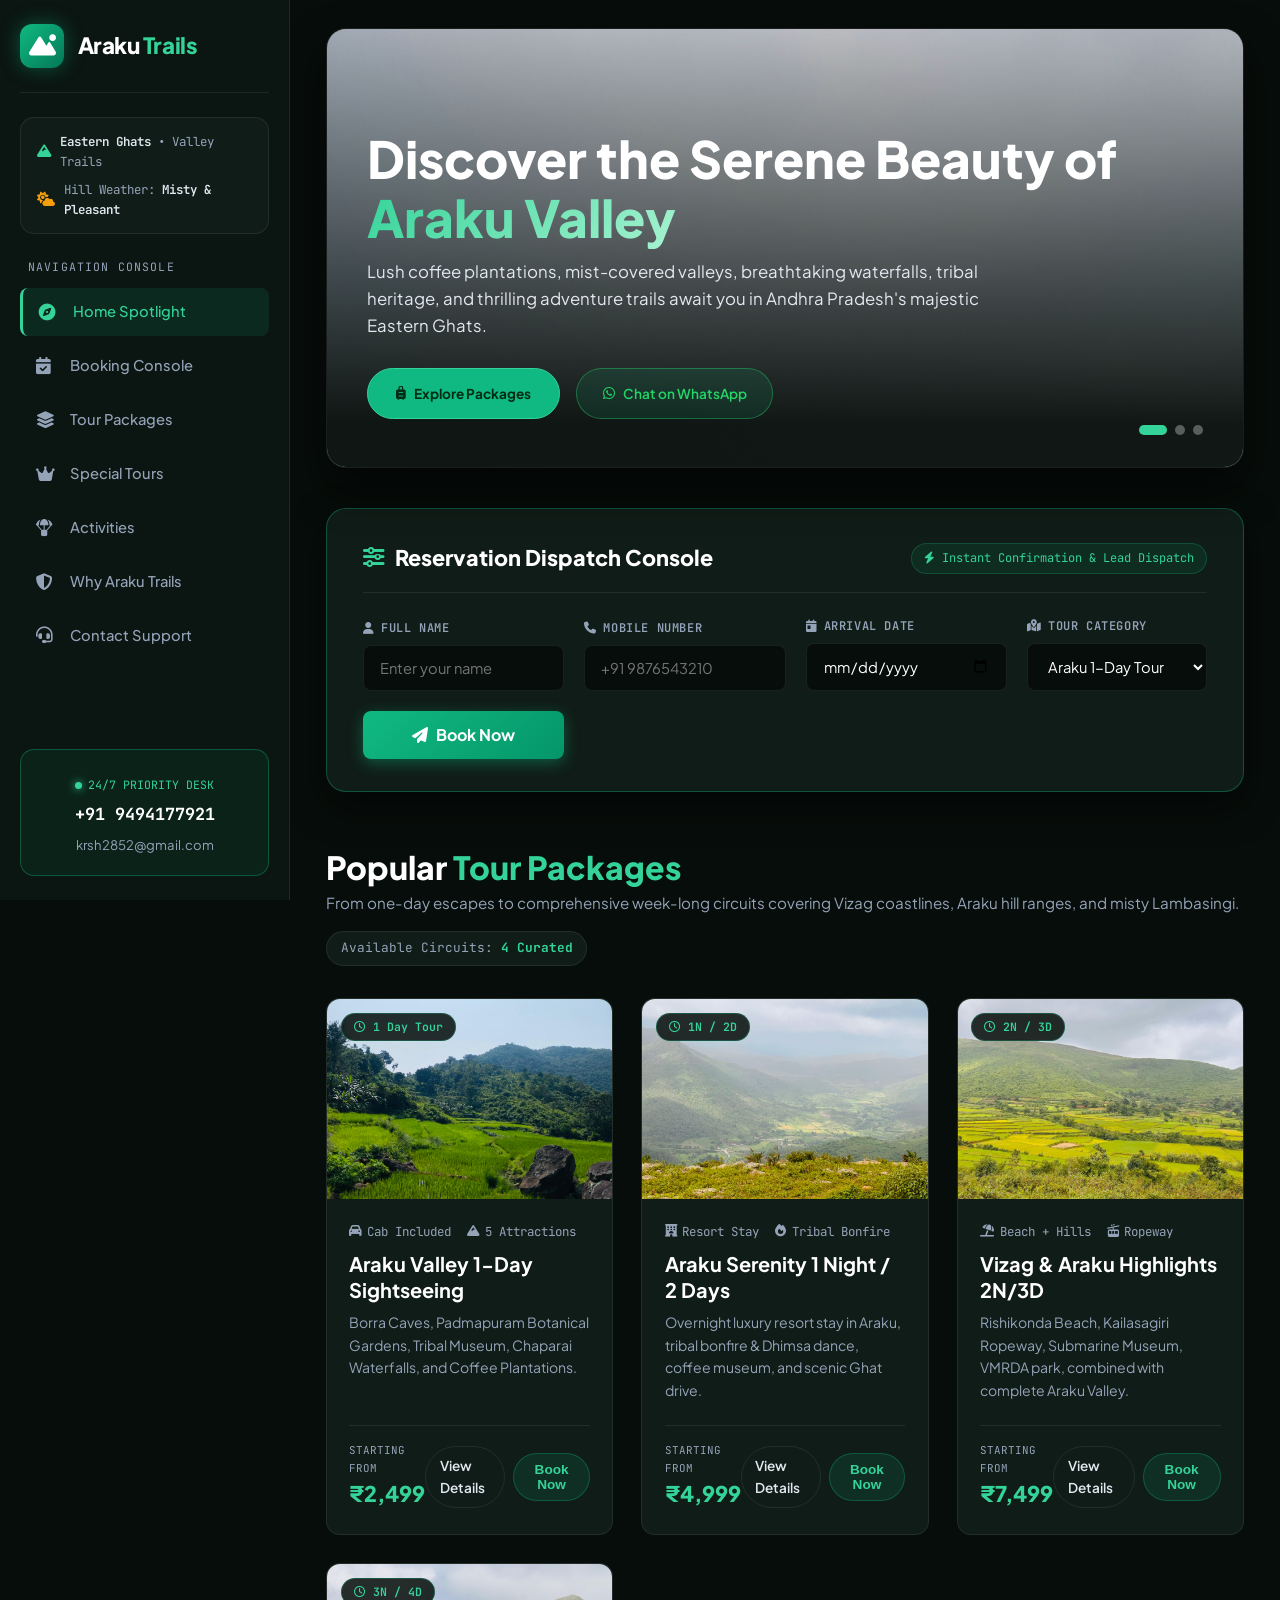
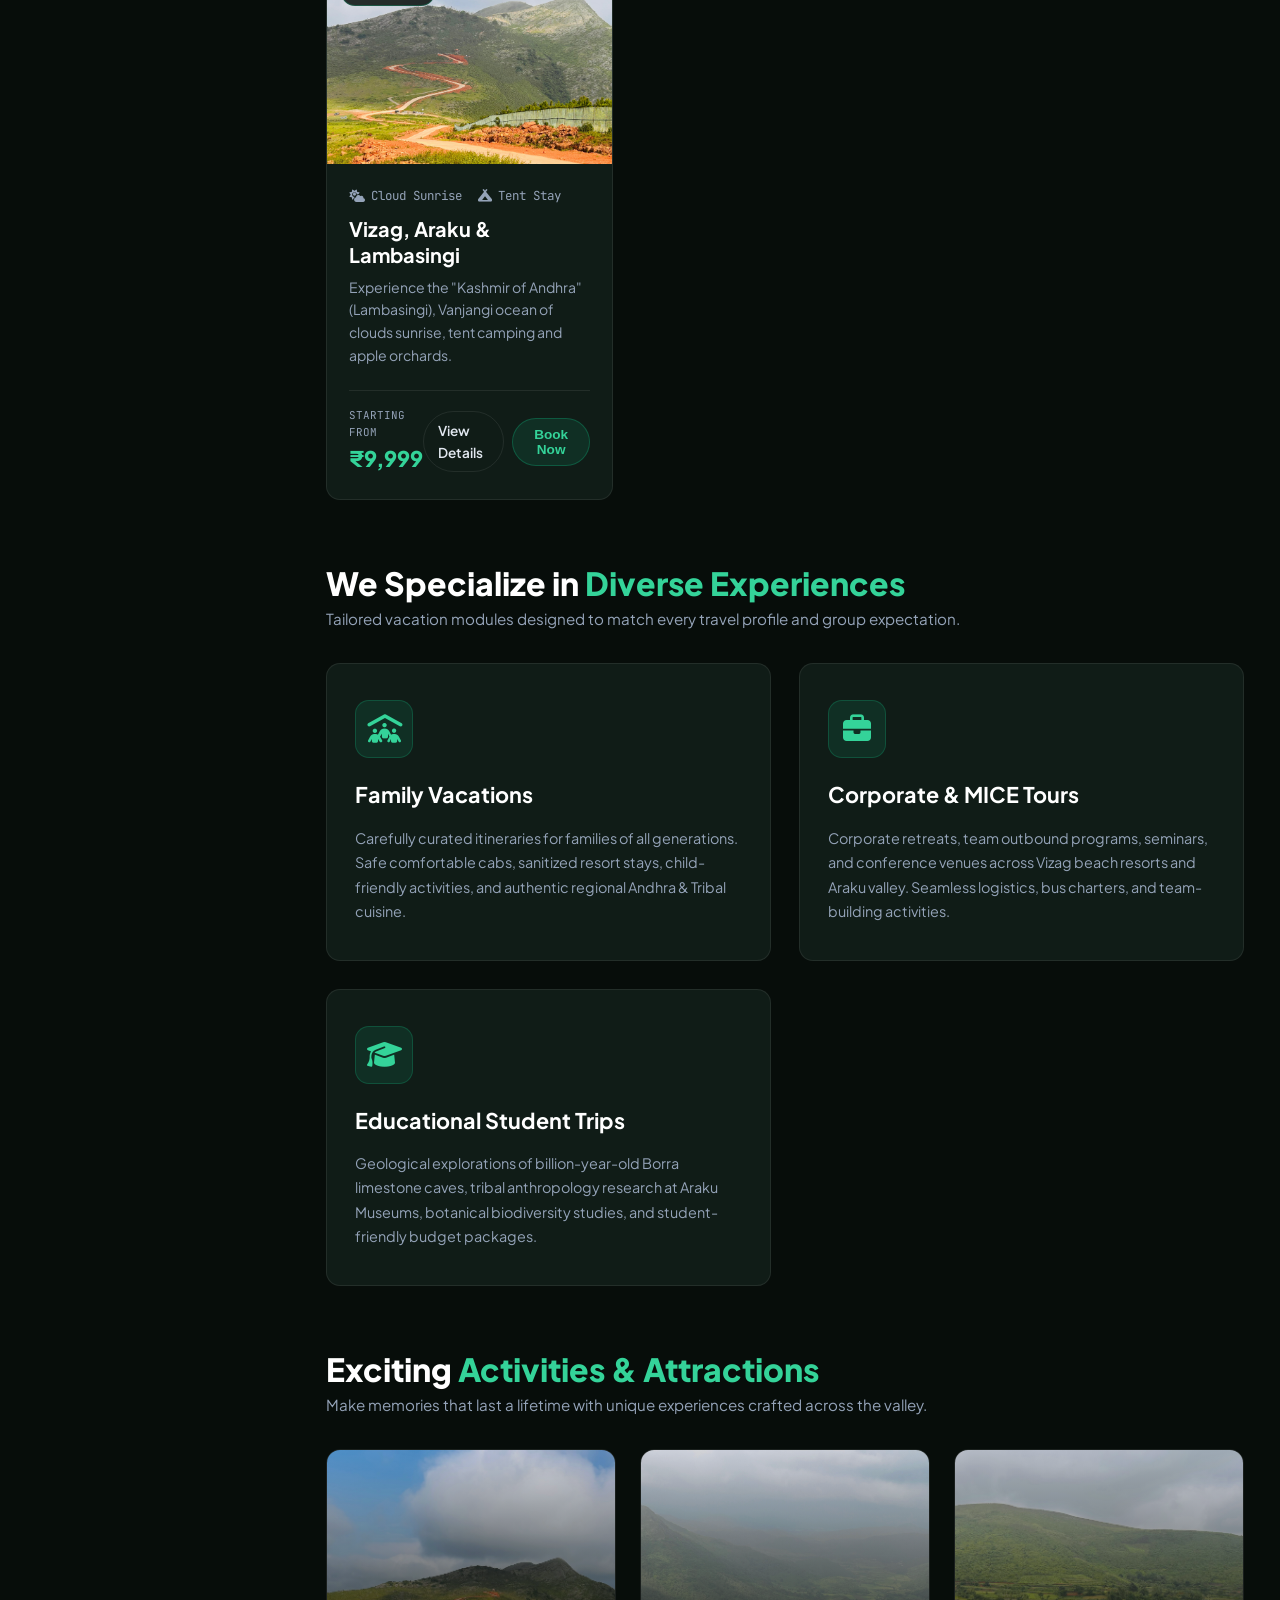
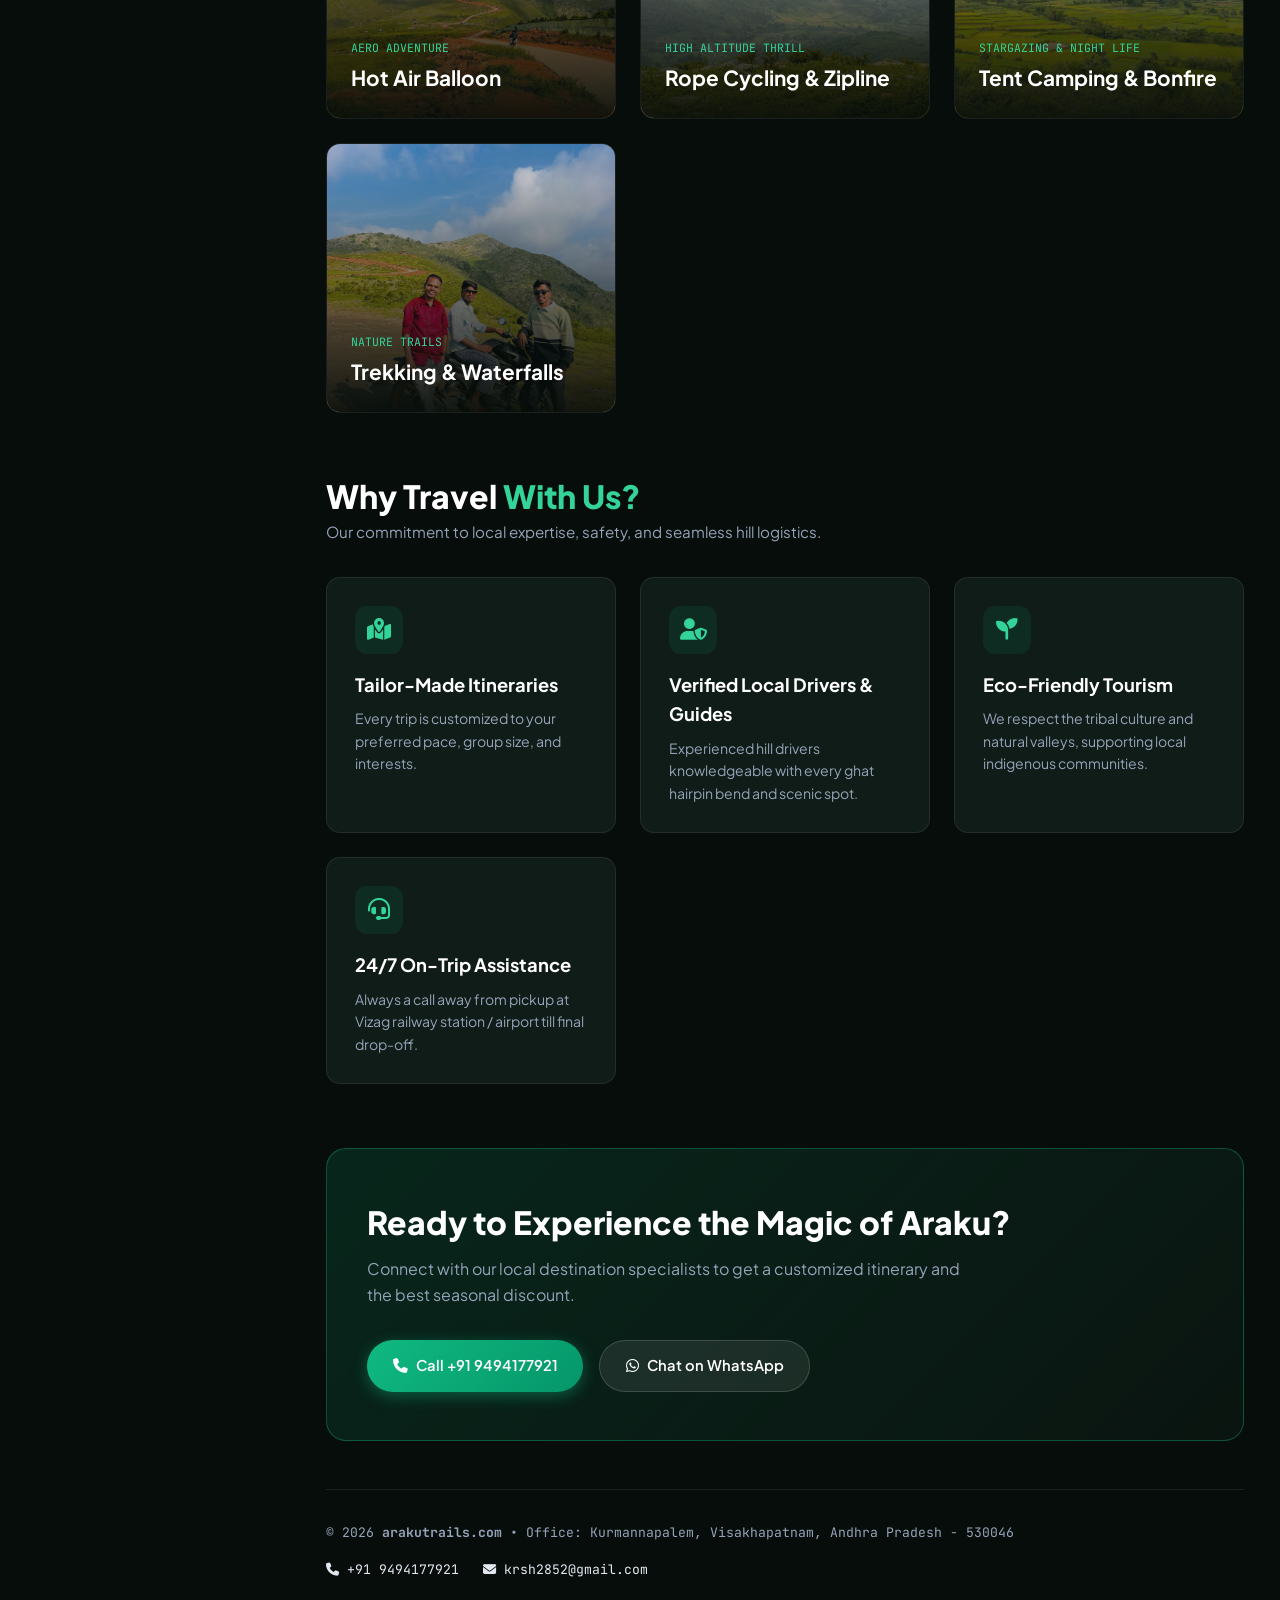
==== commit f6b846b9: "my fixes" ====
--- a/index.html
+++ b/index.html
@@ -239,70 +239,71 @@
       min-width: 0;
     }
 
-    /* Top Action Header */
-    .main-topbar {
-      display: flex;
+    /* Sidebar Location & Weather Status Box */
+    .sidebar-status-box {
+      background: var(--panel-bg);
+      border: 1px solid var(--panel-border);
+      border-radius: var(--radius-md);
+      padding: 0.85rem 1rem;
+      margin-bottom: 1.5rem;
+      display: flex;
+      flex-direction: column;
+      gap: 0.5rem;
+      font-size: 0.78rem;
+      font-family: var(--font-mono);
+      color: var(--text-body);
+    }
+
+    .sidebar-status-item {
+      display: flex;
+      align-items: center;
+      gap: 0.55rem;
+    }
+
+    .sidebar-status-item i {
+      font-size: 0.9rem;
+    }
+
+    .sidebar-status-item strong {
+      color: var(--text-bright);
+      font-weight: 600;
+    }
+
+    /* Mobile Header Bar */
+    .mobile-header-bar {
+      display: none;
+      align-items: center;
       justify-content: space-between;
-      align-items: center;
       background: var(--sidebar-bg);
       border: 1px solid var(--panel-border);
       border-radius: var(--radius-md);
-      padding: 0.9rem 1.5rem;
-      margin-bottom: 2rem;
-      flex-wrap: wrap;
-      gap: 1rem;
-    }
-
-    .topbar-status {
-      display: flex;
-      align-items: center;
-      gap: 1.5rem;
-      font-size: 0.85rem;
-      color: var(--text-body);
-      font-family: var(--font-mono);
-    }
-
-    .topbar-status span {
+      padding: 0.75rem 1.25rem;
+      margin-bottom: 1.5rem;
+    }
+
+    .mobile-menu-btn {
+      background: rgba(16, 185, 129, 0.1);
+      border: 1px solid var(--border-accent);
+      color: var(--emerald-bright);
+      width: 40px;
+      height: 40px;
+      border-radius: var(--radius-sm);
       display: inline-flex;
       align-items: center;
-      gap: 0.4rem;
-    }
-
-    .topbar-actions {
-      display: flex;
-      align-items: center;
-      gap: 1rem;
-    }
-
-    .btn-quick-book {
-      background: linear-gradient(135deg, #10b981 0%, #059669 100%);
-      color: #fff;
-      border: none;
-      border-radius: var(--radius-pill);
-      padding: 0.65rem 1.4rem;
-      font-size: 0.88rem;
-      font-weight: 600;
+      justify-content: center;
+      font-size: 1.15rem;
       cursor: pointer;
-      display: inline-flex;
-      align-items: center;
-      gap: 0.5rem;
-      box-shadow: 0 4px 14px rgba(16, 185, 129, 0.4);
-      transition: var(--transition);
-    }
-
-    .btn-quick-book:hover {
-      transform: translateY(-2px);
-      box-shadow: 0 6px 20px rgba(16, 185, 129, 0.6);
-    }
-
-    /* Mobile Menu Toggle */
-    .mobile-menu-btn {
-      display: none;
-      background: none;
-      border: none;
-      color: #fff;
-      font-size: 1.4rem;
-      cursor: pointer;
+    }
+
+    .mobile-brand-title {
+      font-family: var(--font-brand);
+      font-weight: 800;
+      font-size: 1.15rem;
+      color: #fff;
+    }
+
+    .mobile-brand-title span {
+      color: var(--emerald-bright);
     }
 
     /* ========================================================
@@ -596,6 +597,7 @@
       display: flex;
       flex-direction: column;
       transition: var(--transition);
+      cursor: pointer;
     }
 
     .dash-pack-card:hover {
@@ -738,6 +740,43 @@
       color: #fff;
     }
 
+    .pack-name a {
+      color: #fff;
+      text-decoration: none;
+      transition: var(--transition);
+    }
+
+    .pack-name a:hover {
+      color: var(--emerald-bright);
+    }
+
+    .pack-actions-foot {
+      display: flex;
+      align-items: center;
+      gap: 0.5rem;
+    }
+
+    .btn-pack-view {
+      background: transparent;
+      border: 1px solid var(--panel-border);
+      color: var(--text-bright);
+      padding: 0.5rem 0.85rem;
+      border-radius: var(--radius-pill);
+      font-size: 0.85rem;
+      font-weight: 600;
+      text-decoration: none;
+      display: inline-flex;
+      align-items: center;
+      gap: 0.35rem;
+      transition: var(--transition);
+    }
+
+    .btn-pack-view:hover {
+      border-color: var(--emerald-bright);
+      color: var(--emerald-bright);
+      background: rgba(16, 185, 129, 0.08);
+    }
+
     /* ========================================================
        SPECIAL TRAVEL TILES & EXPERIENCES
     ======================================================== */
@@ -1118,8 +1157,8 @@
         padding: 1.5rem 1rem;
       }
 
-      .mobile-menu-btn {
-        display: block;
+      .mobile-header-bar {
+        display: flex;
       }
     }
 
@@ -1149,6 +1188,18 @@
       <div class="brand-widget">
         <div class="brand-symbol"><i class="fa-solid fa-mountain-sun"></i></div>
         <div class="brand-name">Araku <span>Trails</span></div>
+      </div>
+
+      <!-- Region & Hill Weather Status Box -->
+      <div class="sidebar-status-box">
+        <div class="sidebar-status-item">
+          <i class="fa-solid fa-mountain" style="color: var(--emerald-bright);"></i>
+          <span><strong>Eastern Ghats</strong> &bull; Valley Trails</span>
+        </div>
+        <div class="sidebar-status-item">
+          <i class="fa-solid fa-cloud-sun" id="weatherIcon" style="color: var(--amber-star);"></i>
+          <span id="weatherDisplay">Hill Weather: <strong>Misty &amp; Pleasant</strong></span>
+        </div>
       </div>
 
       <div class="console-nav-title">Navigation Console</div>
@@ -1177,24 +1228,12 @@
     <!-- Main Workspace Area -->
     <main class="app-main">
 
-      <!-- Top Dashboard Status Bar -->
-      <header class="main-topbar">
+      <!-- Mobile Top Bar (Only visible on screens <= 1024px) -->
+      <header class="mobile-header-bar">
+        <div class="mobile-brand-title">Araku <span>Trails</span></div>
         <button class="mobile-menu-btn" id="mobileMenuBtn" aria-label="Toggle Console">
           <i class="fa-solid fa-bars"></i>
         </button>
-
-        <div class="topbar-status">
-          <span><i class="fa-solid fa-location-dot" style="color: var(--emerald-bright);"></i> Vizag &amp; Araku Valley,
-            AP</span>
-          <span><i class="fa-solid fa-cloud-sun" style="color: var(--amber-star);"></i> Valley Weather: Clear &amp;
-            Pleasant</span>
-        </div>
-
-        <div class="topbar-actions">
-          <button class="btn-quick-book" onclick="openBookingModal('General Inquiry')">
-            <i class="fa-solid fa-ticket"></i> Quick Booking
-          </button>
-        </div>
       </header>
 
       <!-- Hero Spotlight Dashboard Slider -->
@@ -1210,9 +1249,6 @@
         </div>
 
         <div class="spotlight-content">
-          <div class="spotlight-tag">
-            <i class="fa-solid fa-compass"></i> Premier Travel Agency in Vizag &amp; Araku
-          </div>
           <h1 class="spotlight-title" id="heroTitle">
             Discover the Serene Beauty of <span>Araku Valley</span>
           </h1>
@@ -1221,13 +1257,13 @@
             adventure trails await you in Andhra Pradesh's majestic Eastern Ghats.
           </p>
           <div style="display: flex; gap: 1rem; flex-wrap: wrap;">
-            <a href="#packages" class="btn-quick-book" style="padding: 0.85rem 1.75rem;">
+            <a href="#packages" class="btn-pack-select" style="padding: 0.85rem 1.75rem; text-decoration: none; display: inline-flex; align-items: center; gap: 0.5rem; background: var(--emerald-glow); color: #022c15; border-color: var(--emerald-bright); font-weight: 700;">
               <i class="fa-solid fa-suitcase-rolling"></i> Explore Packages
             </a>
-            <button class="btn-pack-select" onclick="openBookingModal('Custom Itinerary')"
-              style="padding: 0.85rem 1.75rem;">
-              <i class="fa-solid fa-phone-volume"></i> Plan Custom Trip
-            </button>
+            <a href="https://wa.me/919494177921?text=Hello%20Araku%20Trails,%20I%20want%20to%20plan%20a%20trip"
+              target="_blank" class="btn-pack-select" style="padding: 0.85rem 1.6rem; text-decoration: none; display: inline-flex; align-items: center; gap: 0.5rem; border-color: rgba(37, 211, 102, 0.4); color: #25d366;">
+              <i class="fa-brands fa-whatsapp"></i> Chat on WhatsApp
+            </a>
           </div>
         </div>
 
@@ -1289,24 +1325,22 @@
           </div>
           <div class="portal-stats-pills">
             <span class="stat-pill">Available Circuits: <strong>4 Curated</strong></span>
-            <span class="stat-pill">Avg Rating: <strong>4.9 / 5.0</strong></span>
           </div>
         </div>
 
         <div class="dash-packages-grid">
           <!-- Package 1 -->
-          <div class="dash-pack-card">
+          <div class="dash-pack-card" onclick="window.location.href='araku-1-day-tour.html'">
             <div class="pack-thumb-box">
               <img src="images/WhatsApp%20Image%202026-10-13%20at%2012.46.40%20AM.jpeg" alt="Araku 1 Day Tour">
               <span class="pack-duration-chip"><i class="fa-regular fa-clock"></i> 1 Day Tour</span>
-              <span class="pack-score-chip"><i class="fa-solid fa-star"></i> 4.9</span>
             </div>
             <div class="pack-card-content">
               <div class="pack-features-line">
                 <span><i class="fa-solid fa-car"></i> Cab Included</span>
                 <span><i class="fa-solid fa-mountain"></i> 5 Attractions</span>
               </div>
-              <h3 class="pack-name">Araku Valley 1-Day Sightseeing</h3>
+              <h3 class="pack-name"><a href="araku-1-day-tour.html">Araku Valley 1-Day Sightseeing</a></h3>
               <p class="pack-summary">Borra Caves, Padmapuram Botanical Gardens, Tribal Museum, Chaparai Waterfalls, and
                 Coffee Plantations.</p>
               <div class="pack-card-foot">
@@ -1314,24 +1348,26 @@
                   <span class="rate-micro">Starting From</span>
                   <span class="rate-amount">₹2,499</span>
                 </div>
-                <button class="btn-pack-select" onclick="openBookingModal('Araku Valley 1-Day Tour')">Book Now</button>
+                <div class="pack-actions-foot">
+                  <a href="araku-1-day-tour.html" class="btn-pack-view" onclick="event.stopPropagation()">View Details</a>
+                  <button class="btn-pack-select" onclick="event.stopPropagation(); openBookingModal('Araku Valley 1-Day Tour')">Book Now</button>
+                </div>
               </div>
             </div>
           </div>
 
           <!-- Package 2 -->
-          <div class="dash-pack-card">
+          <div class="dash-pack-card" onclick="window.location.href='araku-1n-2d-tour.html'">
             <div class="pack-thumb-box">
               <img src="images/WhatsApp%20Image%202026-10-12%20at%2020.30.45%20(1).jpeg" alt="Araku 1N/2D Tour">
               <span class="pack-duration-chip"><i class="fa-regular fa-clock"></i> 1N / 2D</span>
-              <span class="pack-score-chip"><i class="fa-solid fa-star"></i> 4.9</span>
             </div>
             <div class="pack-card-content">
               <div class="pack-features-line">
                 <span><i class="fa-solid fa-hotel"></i> Resort Stay</span>
                 <span><i class="fa-solid fa-fire"></i> Tribal Bonfire</span>
               </div>
-              <h3 class="pack-name">Araku Serenity 1 Night / 2 Days</h3>
+              <h3 class="pack-name"><a href="araku-1n-2d-tour.html">Araku Serenity 1 Night / 2 Days</a></h3>
               <p class="pack-summary">Overnight luxury resort stay in Araku, tribal bonfire &amp; Dhimsa dance, coffee
                 museum, and scenic Ghat drive.</p>
               <div class="pack-card-foot">
@@ -1339,24 +1375,26 @@
                   <span class="rate-micro">Starting From</span>
                   <span class="rate-amount">₹4,999</span>
                 </div>
-                <button class="btn-pack-select" onclick="openBookingModal('Araku Serenity 1N/2D')">Book Now</button>
+                <div class="pack-actions-foot">
+                  <a href="araku-1n-2d-tour.html" class="btn-pack-view" onclick="event.stopPropagation()">View Details</a>
+                  <button class="btn-pack-select" onclick="event.stopPropagation(); openBookingModal('Araku Serenity 1N/2D')">Book Now</button>
+                </div>
               </div>
             </div>
           </div>
 
           <!-- Package 3 -->
-          <div class="dash-pack-card">
+          <div class="dash-pack-card" onclick="window.location.href='vizag-araku-2n-3d-tour.html'">
             <div class="pack-thumb-box">
               <img src="images/WhatsApp%20Image%202026-10-12%20at%2020.30.45%20(2).jpeg" alt="Vizag & Araku 2N/3D">
               <span class="pack-duration-chip"><i class="fa-regular fa-clock"></i> 2N / 3D</span>
-              <span class="pack-score-chip"><i class="fa-solid fa-star"></i> 5.0</span>
             </div>
             <div class="pack-card-content">
               <div class="pack-features-line">
                 <span><i class="fa-solid fa-umbrella-beach"></i> Beach + Hills</span>
                 <span><i class="fa-solid fa-cable-car"></i> Ropeway</span>
               </div>
-              <h3 class="pack-name">Vizag &amp; Araku Highlights 2N/3D</h3>
+              <h3 class="pack-name"><a href="vizag-araku-2n-3d-tour.html">Vizag &amp; Araku Highlights 2N/3D</a></h3>
               <p class="pack-summary">Rishikonda Beach, Kailasagiri Ropeway, Submarine Museum, VMRDA park, combined with
                 complete Araku Valley.</p>
               <div class="pack-card-foot">
@@ -1364,24 +1402,26 @@
                   <span class="rate-micro">Starting From</span>
                   <span class="rate-amount">₹7,499</span>
                 </div>
-                <button class="btn-pack-select" onclick="openBookingModal('Vizag & Araku 2N/3D')">Book Now</button>
+                <div class="pack-actions-foot">
+                  <a href="vizag-araku-2n-3d-tour.html" class="btn-pack-view" onclick="event.stopPropagation()">View Details</a>
+                  <button class="btn-pack-select" onclick="event.stopPropagation(); openBookingModal('Vizag & Araku 2N/3D')">Book Now</button>
+                </div>
               </div>
             </div>
           </div>
 
           <!-- Package 4 -->
-          <div class="dash-pack-card">
+          <div class="dash-pack-card" onclick="window.location.href='vizag-araku-lambasingi-3n-4d-tour.html'">
             <div class="pack-thumb-box">
               <img src="images/WhatsApp%20Image%202026-10-12%20at%2020.30.45.jpeg" alt="Lambasingi & Vanjangi">
               <span class="pack-duration-chip"><i class="fa-regular fa-clock"></i> 3N / 4D</span>
-              <span class="pack-score-chip"><i class="fa-solid fa-star"></i> 4.8</span>
             </div>
             <div class="pack-card-content">
               <div class="pack-features-line">
                 <span><i class="fa-solid fa-cloud-sun"></i> Cloud Sunrise</span>
                 <span><i class="fa-solid fa-campground"></i> Tent Stay</span>
               </div>
-              <h3 class="pack-name">Vizag, Araku &amp; Lambasingi</h3>
+              <h3 class="pack-name"><a href="vizag-araku-lambasingi-3n-4d-tour.html">Vizag, Araku &amp; Lambasingi</a></h3>
               <p class="pack-summary">Experience the "Kashmir of Andhra" (Lambasingi), Vanjangi ocean of clouds sunrise,
                 tent camping and apple orchards.</p>
               <div class="pack-card-foot">
@@ -1389,8 +1429,10 @@
                   <span class="rate-micro">Starting From</span>
                   <span class="rate-amount">₹9,999</span>
                 </div>
-                <button class="btn-pack-select" onclick="openBookingModal('Vizag, Araku & Lambasingi 3N/4D')">Book
-                  Now</button>
+                <div class="pack-actions-foot">
+                  <a href="vizag-araku-lambasingi-3n-4d-tour.html" class="btn-pack-view" onclick="event.stopPropagation()">View Details</a>
+                  <button class="btn-pack-select" onclick="event.stopPropagation(); openBookingModal('Vizag, Araku & Lambasingi 3N/4D')">Book Now</button>
+                </div>
               </div>
             </div>
           </div>
@@ -1518,67 +1560,6 @@
             <h4 class="metric-label">24/7 On-Trip Assistance</h4>
             <p class="metric-explain">Always a call away from pickup at Vizag railway station / airport till final
               drop-off.</p>
-          </div>
-        </div>
-      </section>
-
-      <!-- Traveller Reviews -->
-      <section>
-        <div class="section-portal-header">
-          <div class="portal-heading">
-            <h2>What Our <span>Travellers Say</span></h2>
-            <p>Real experiences and verified reviews from guests who explored Araku with us.</p>
-          </div>
-        </div>
-
-        <div class="testimonial-dash-grid">
-          <div class="review-log-card">
-            <div class="quote-badge-icon"><i class="fa-solid fa-quote-left"></i></div>
-            <p class="review-statement">
-              "Araku Trails planned our family trip with perfection! Borra caves, the picturesque coffee estates, and
-              the resort stay in the valley were mesmerizing. Very polite driver and great food recommendations!"
-            </p>
-            <div class="client-data-box">
-              <img class="client-avatar-img" src="images/WhatsApp%20Image%202026-10-12%20at%2020.30.43.jpeg"
-                alt="Merlyn">
-              <div>
-                <h5 class="client-name-tag">Merlyn &amp; Family</h5>
-                <span class="client-loc-tag">Family Vacation, Hyderabad</span>
-              </div>
-            </div>
-          </div>
-
-          <div class="review-log-card">
-            <div class="quote-badge-icon"><i class="fa-solid fa-quote-left"></i></div>
-            <p class="review-statement">
-              "The Vanjangi cloud sunrise at 5:30 AM was breathtaking! They arranged the 4x4 jeep safari smoothly.
-              Everything was on schedule without any stress. Highly recommended for couples and adventurers."
-            </p>
-            <div class="client-data-box">
-              <img class="client-avatar-img" src="images/WhatsApp%20Image%202026-10-12%20at%2020.30.45%20(1).jpeg"
-                alt="Emmanuel">
-              <div>
-                <h5 class="client-name-tag">Emmanuel &amp; Priya</h5>
-                <span class="client-loc-tag">Couple Tour, Bangalore</span>
-              </div>
-            </div>
-          </div>
-
-          <div class="review-log-card">
-            <div class="quote-badge-icon"><i class="fa-solid fa-quote-left"></i></div>
-            <p class="review-statement">
-              "Organized our corporate team outing of 35 people from Vizag to Araku. Clean deluxe buses, wonderful
-              tribal
-              dance arrangements, and campfire night. Everyone loved every moment!"
-            </p>
-            <div class="client-data-box">
-              <img class="client-avatar-img" src="images/WhatsApp%20Image%202026-10-12%20at%2020.30.45%20(2).jpeg"
-                alt="Yuvi">
-              <div>
-                <h5 class="client-name-tag">Yuvi Kumar</h5>
-                <span class="client-loc-tag">Corporate Lead, Chennai</span>
-              </div>
-            </div>
           </div>
         </div>
       </section>
@@ -1651,6 +1632,45 @@
   <script>
     // Set current year
     document.getElementById('currentYear').textContent = new Date().getFullYear();
+
+    // Live Araku Valley Weather API (Open-Meteo Free API: 18.3273° N, 82.8775° E)
+    async function fetchArakuWeather() {
+      const displayElem = document.getElementById('weatherDisplay');
+      const iconElem = document.getElementById('weatherIcon');
+      try {
+        const response = await fetch(
+          "https://api.open-meteo.com/v1/forecast?latitude=18.3273&longitude=82.8775&current=temperature_2m,weather_code&timezone=auto"
+        );
+        if (!response.ok) throw new Error("Weather request failed");
+        const data = await response.json();
+        const temp = Math.round(data.current.temperature_2m);
+        const code = data.current.weather_code;
+
+        // Interpret WMO weather codes with generic hill weather tone
+        let condition = "Misty & Pleasant";
+        let iconClass = "fa-cloud-sun";
+        if (code === 0) { condition = "Clear & Pleasant"; iconClass = "fa-sun"; }
+        else if (code === 1 || code === 2) { condition = "Misty & Pleasant"; iconClass = "fa-cloud-sun"; }
+        else if (code === 3) { condition = "Cool & Overcast"; iconClass = "fa-cloud"; }
+        else if (code >= 45 && code <= 48) { condition = "Misty & Foggy"; iconClass = "fa-smog"; }
+        else if (code >= 51 && code <= 67) { condition = "Cool Hill Showers"; iconClass = "fa-cloud-rain"; }
+        else if (code >= 80 && code <= 82) { condition = "Mountain Rain"; iconClass = "fa-cloud-showers-heavy"; }
+        else if (code >= 95) { condition = "Ghat Thunderstorm"; iconClass = "fa-cloud-bolt"; }
+
+        if (displayElem) {
+          displayElem.innerHTML = `Hill Weather: <strong>${condition} (${temp}°C)</strong>`;
+        }
+        if (iconElem) {
+          iconElem.className = `fa-solid ${iconClass}`;
+        }
+      } catch (err) {
+        console.log("Weather API fallback:", err);
+        if (displayElem) {
+          displayElem.innerHTML = `Hill Weather: <strong>Misty &amp; Pleasant</strong>`;
+        }
+      }
+    }
+    fetchArakuWeather();
 
     // Default min date for inputs to today
     const today = new Date().toISOString().split('T')[0];
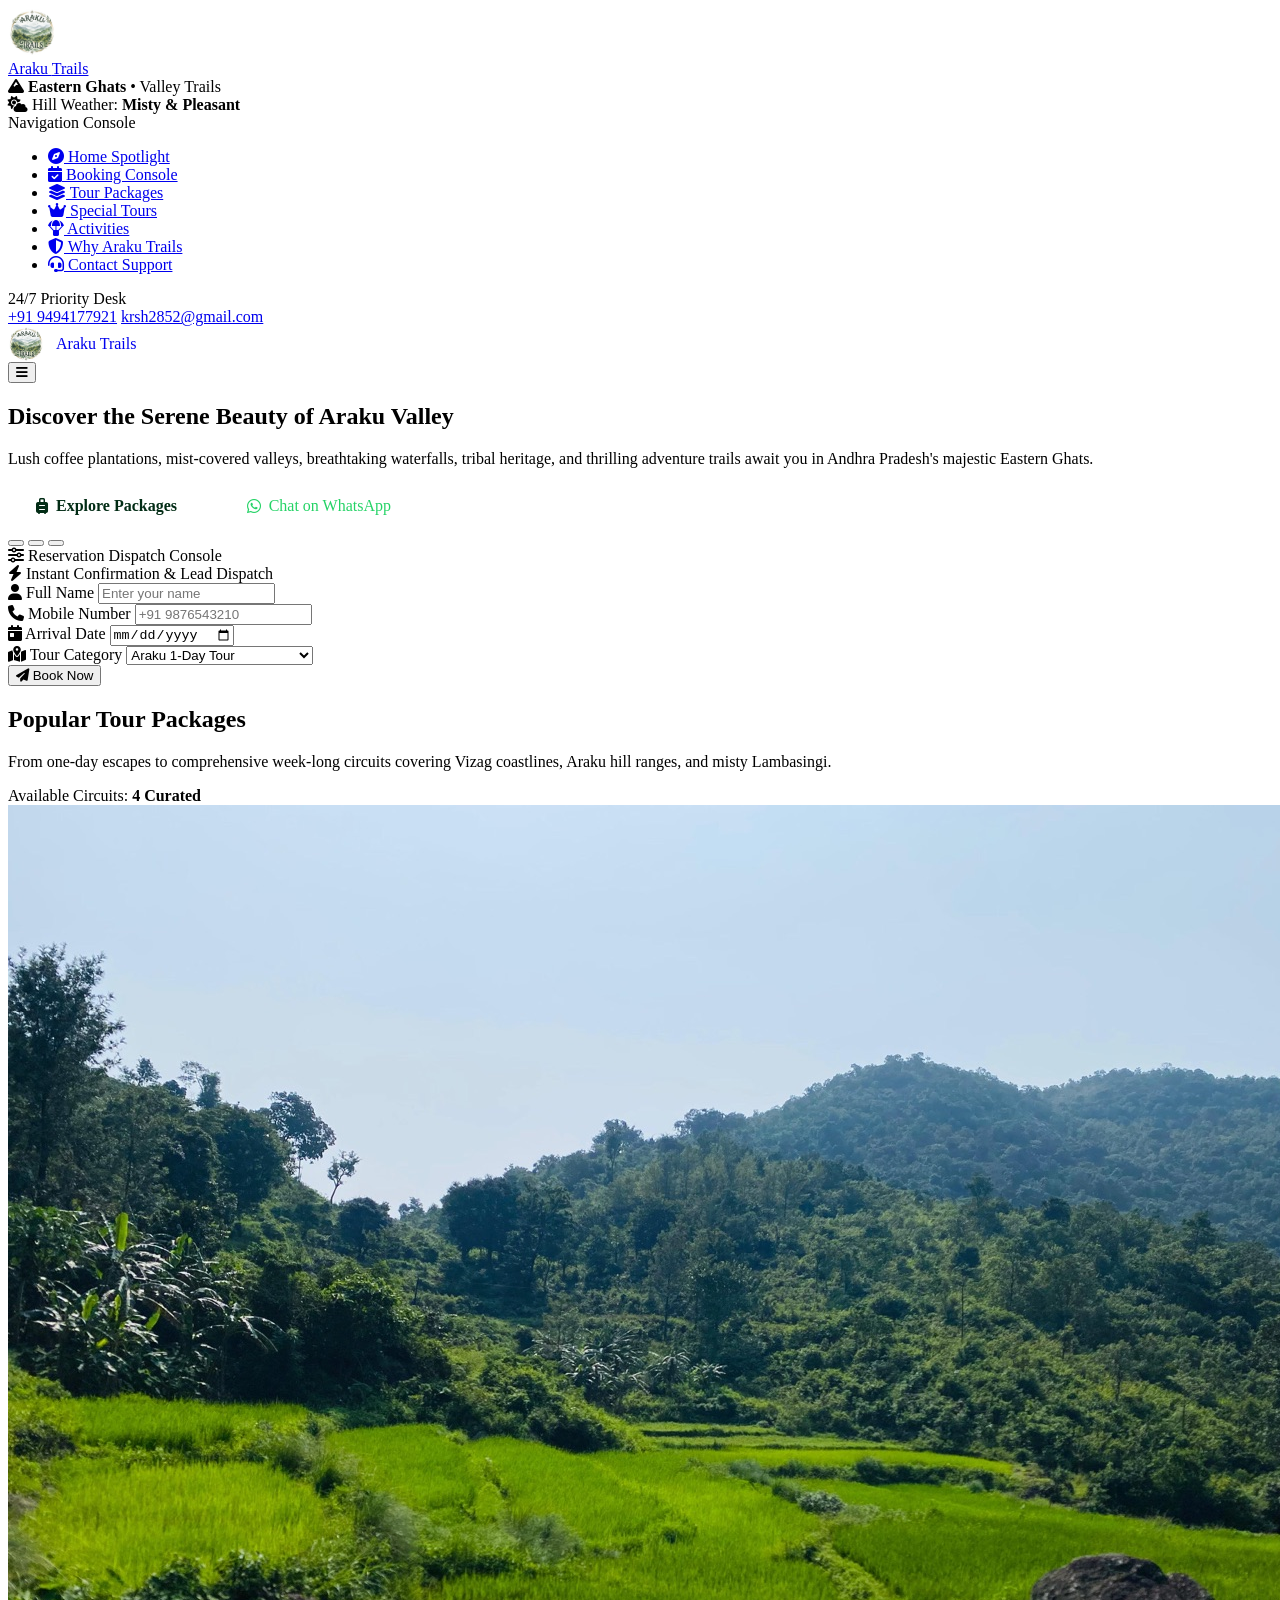
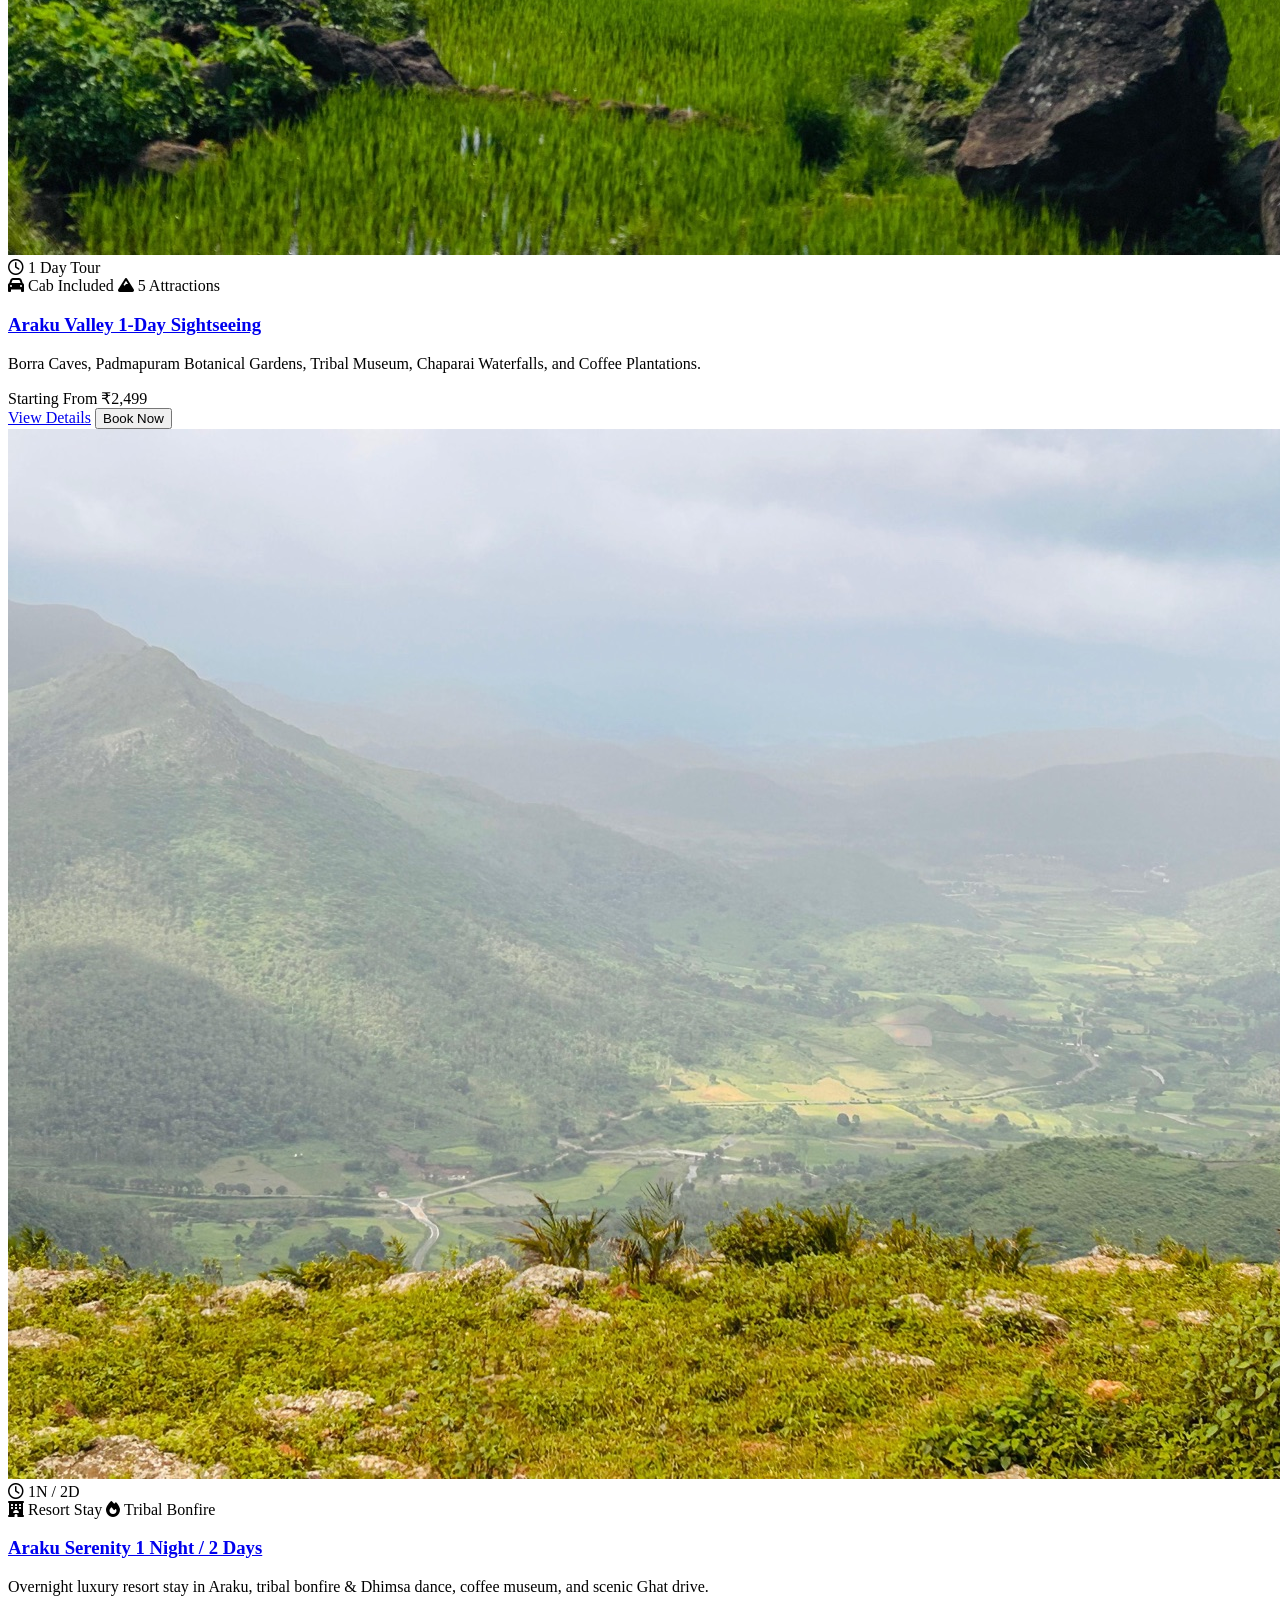
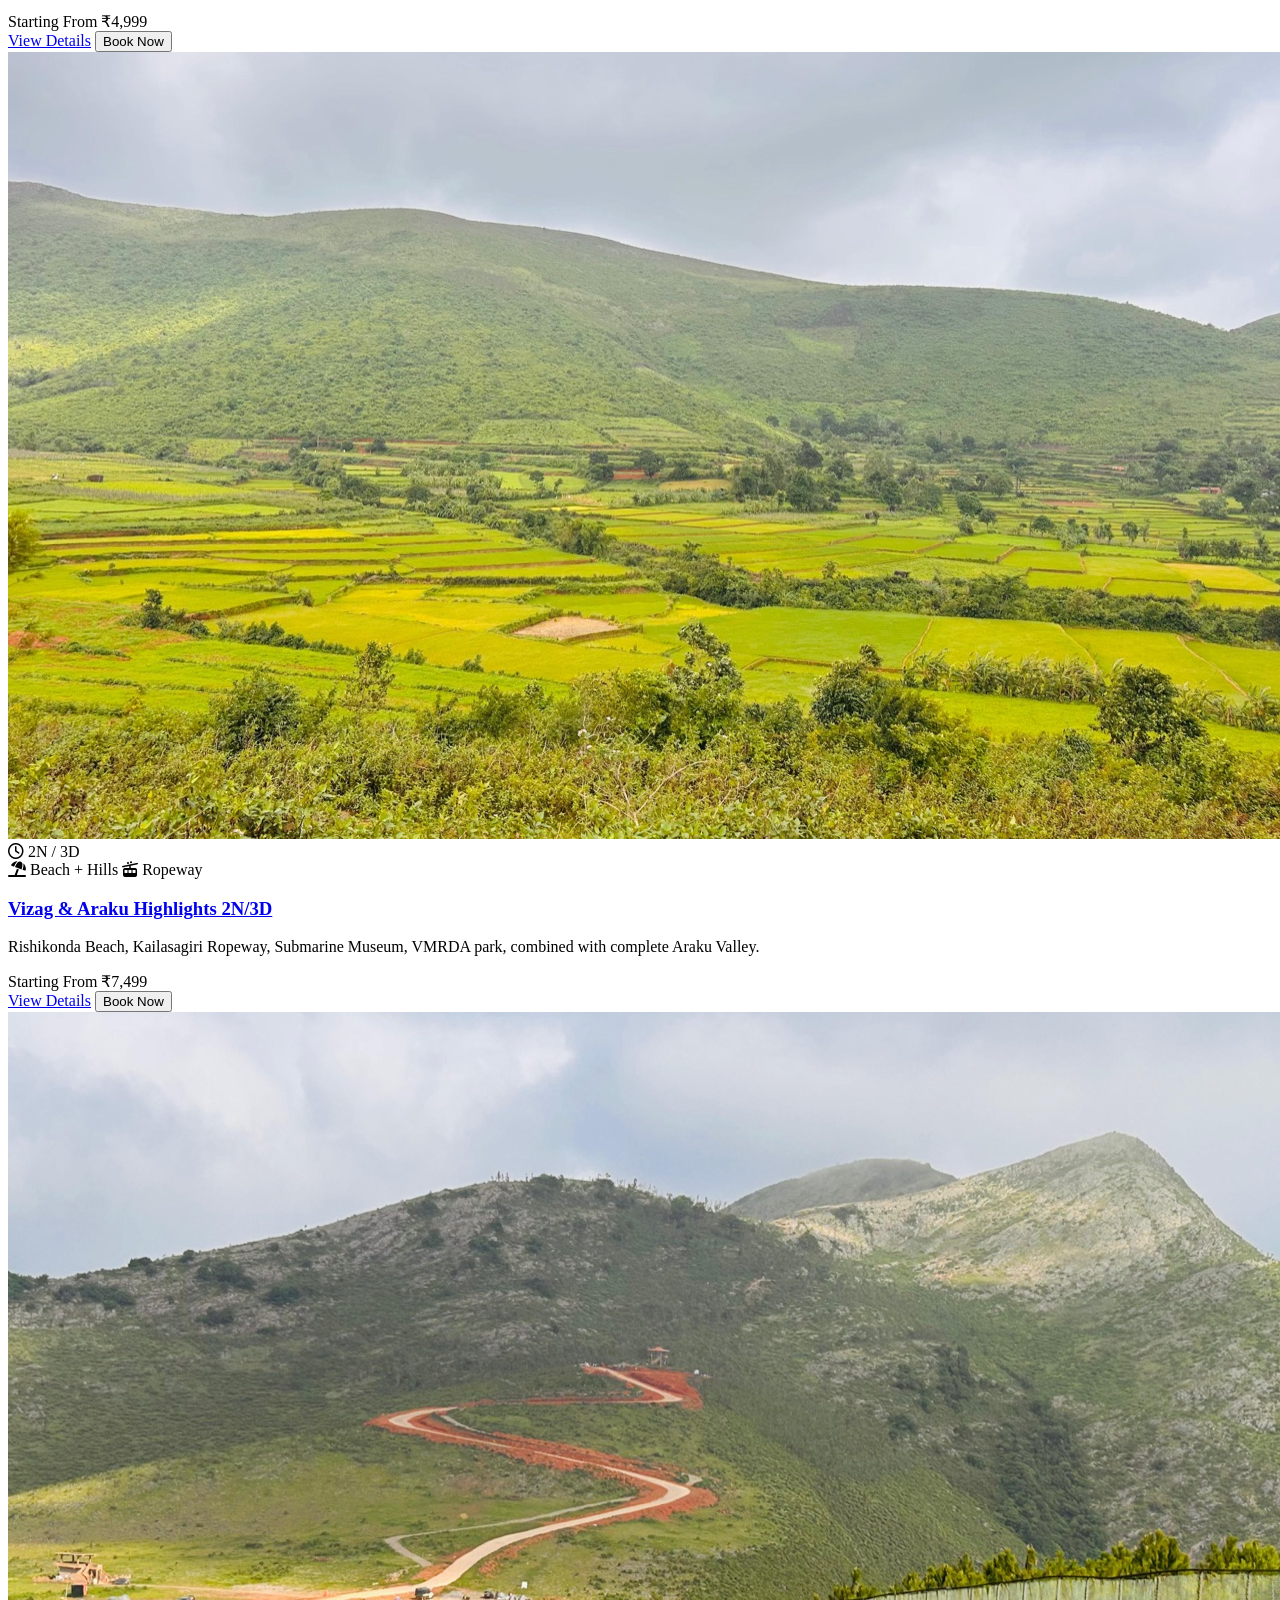
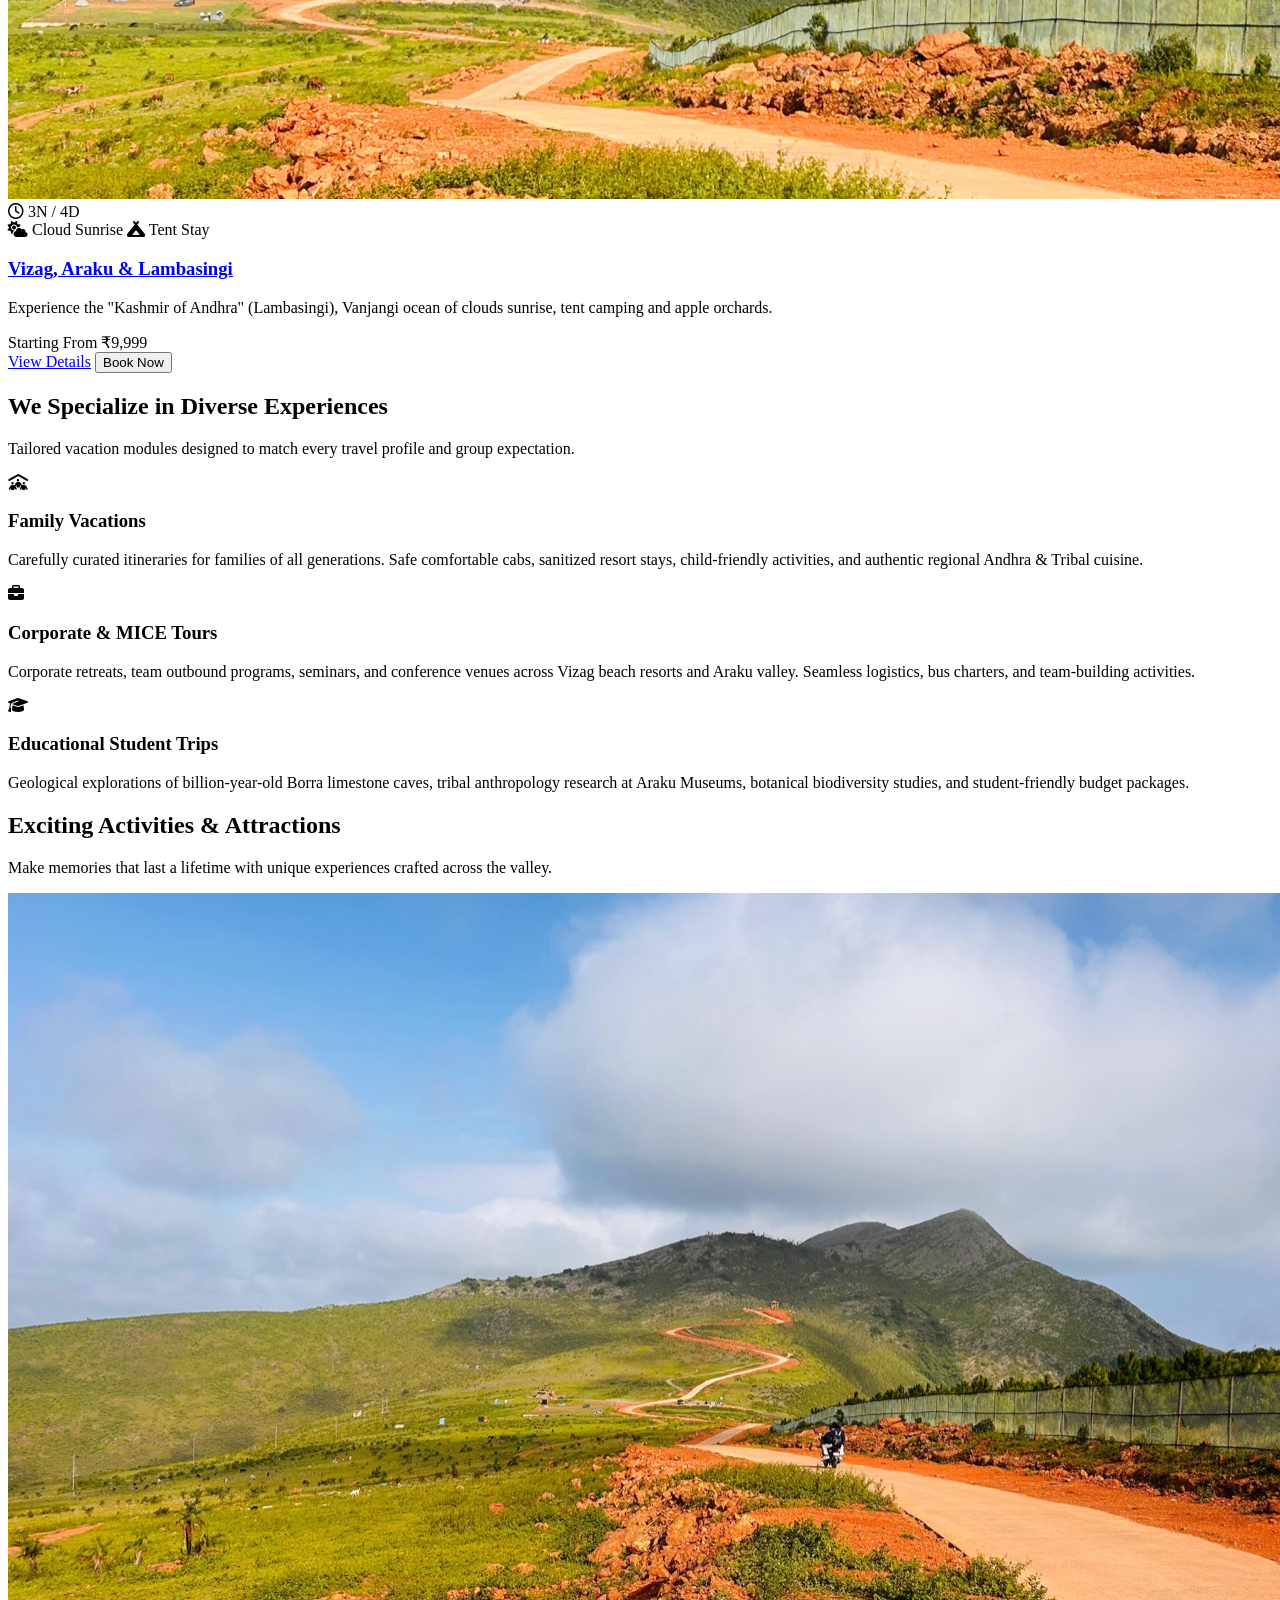
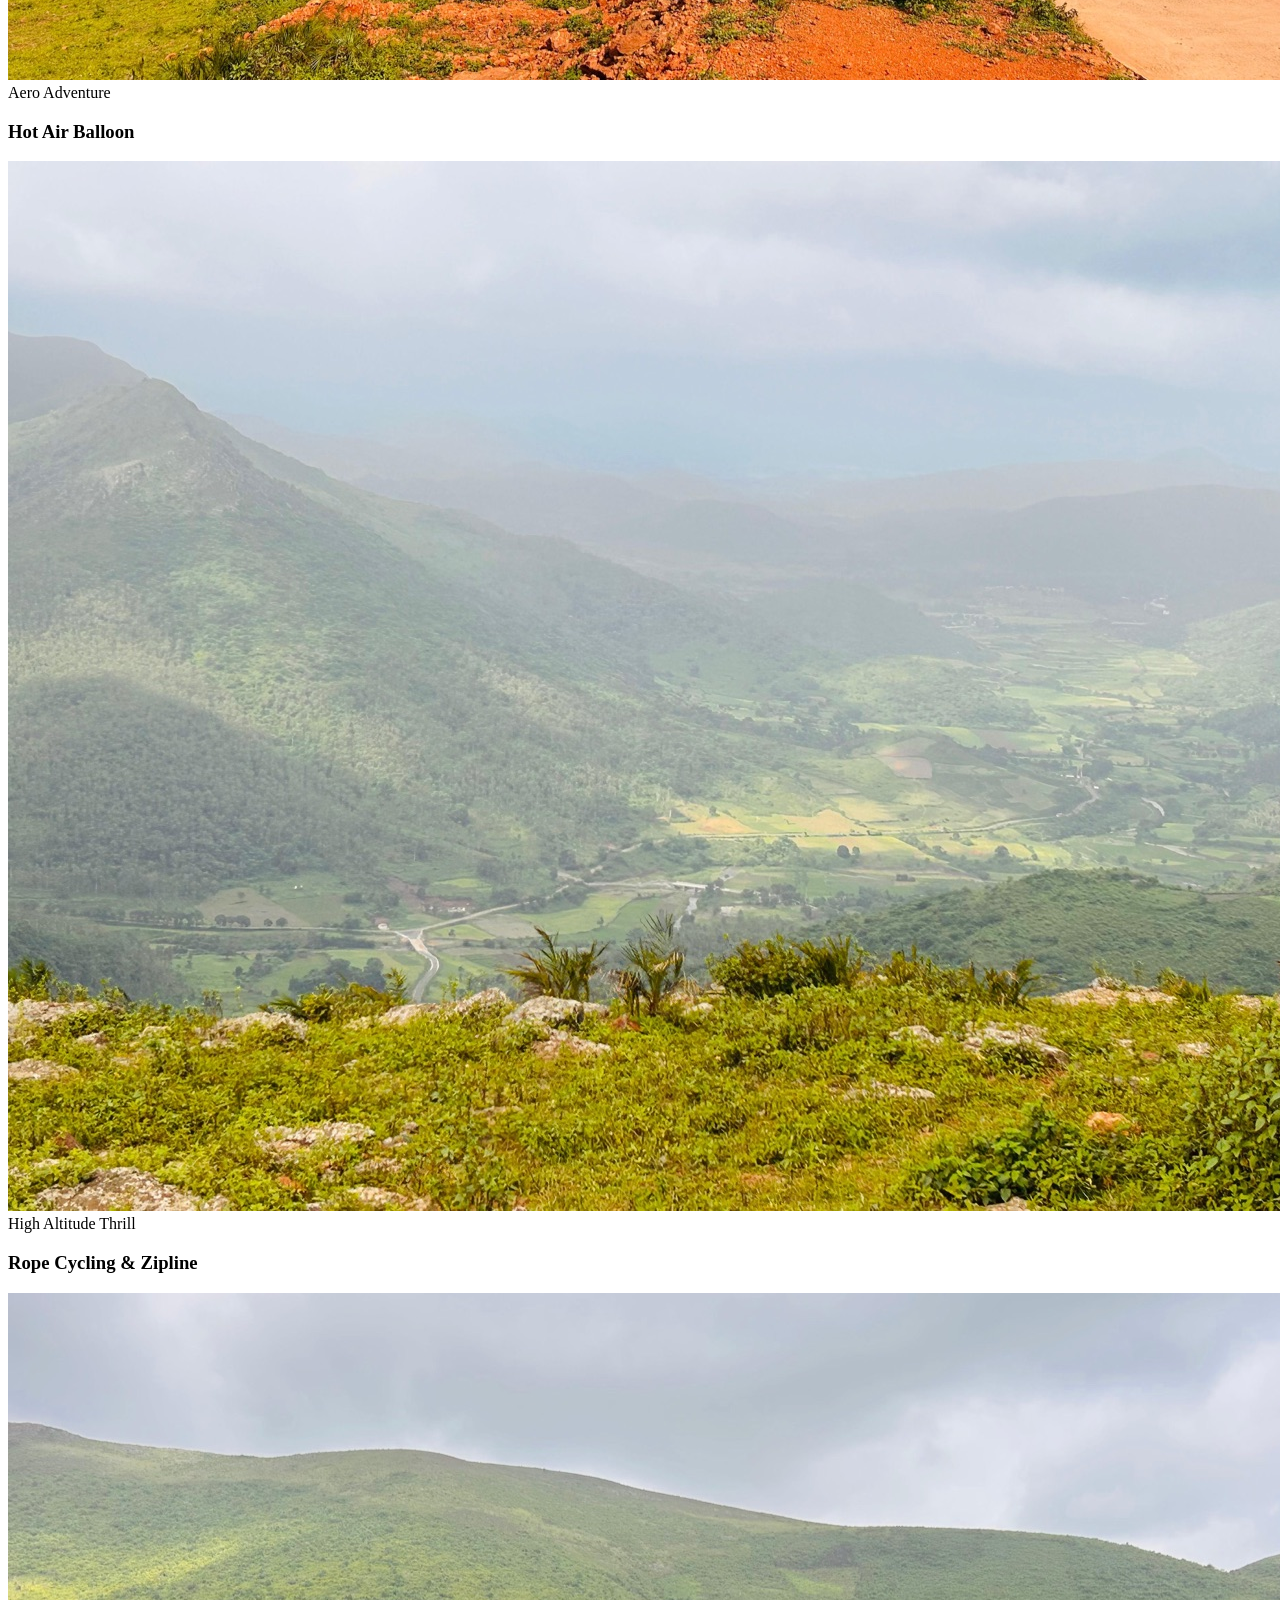
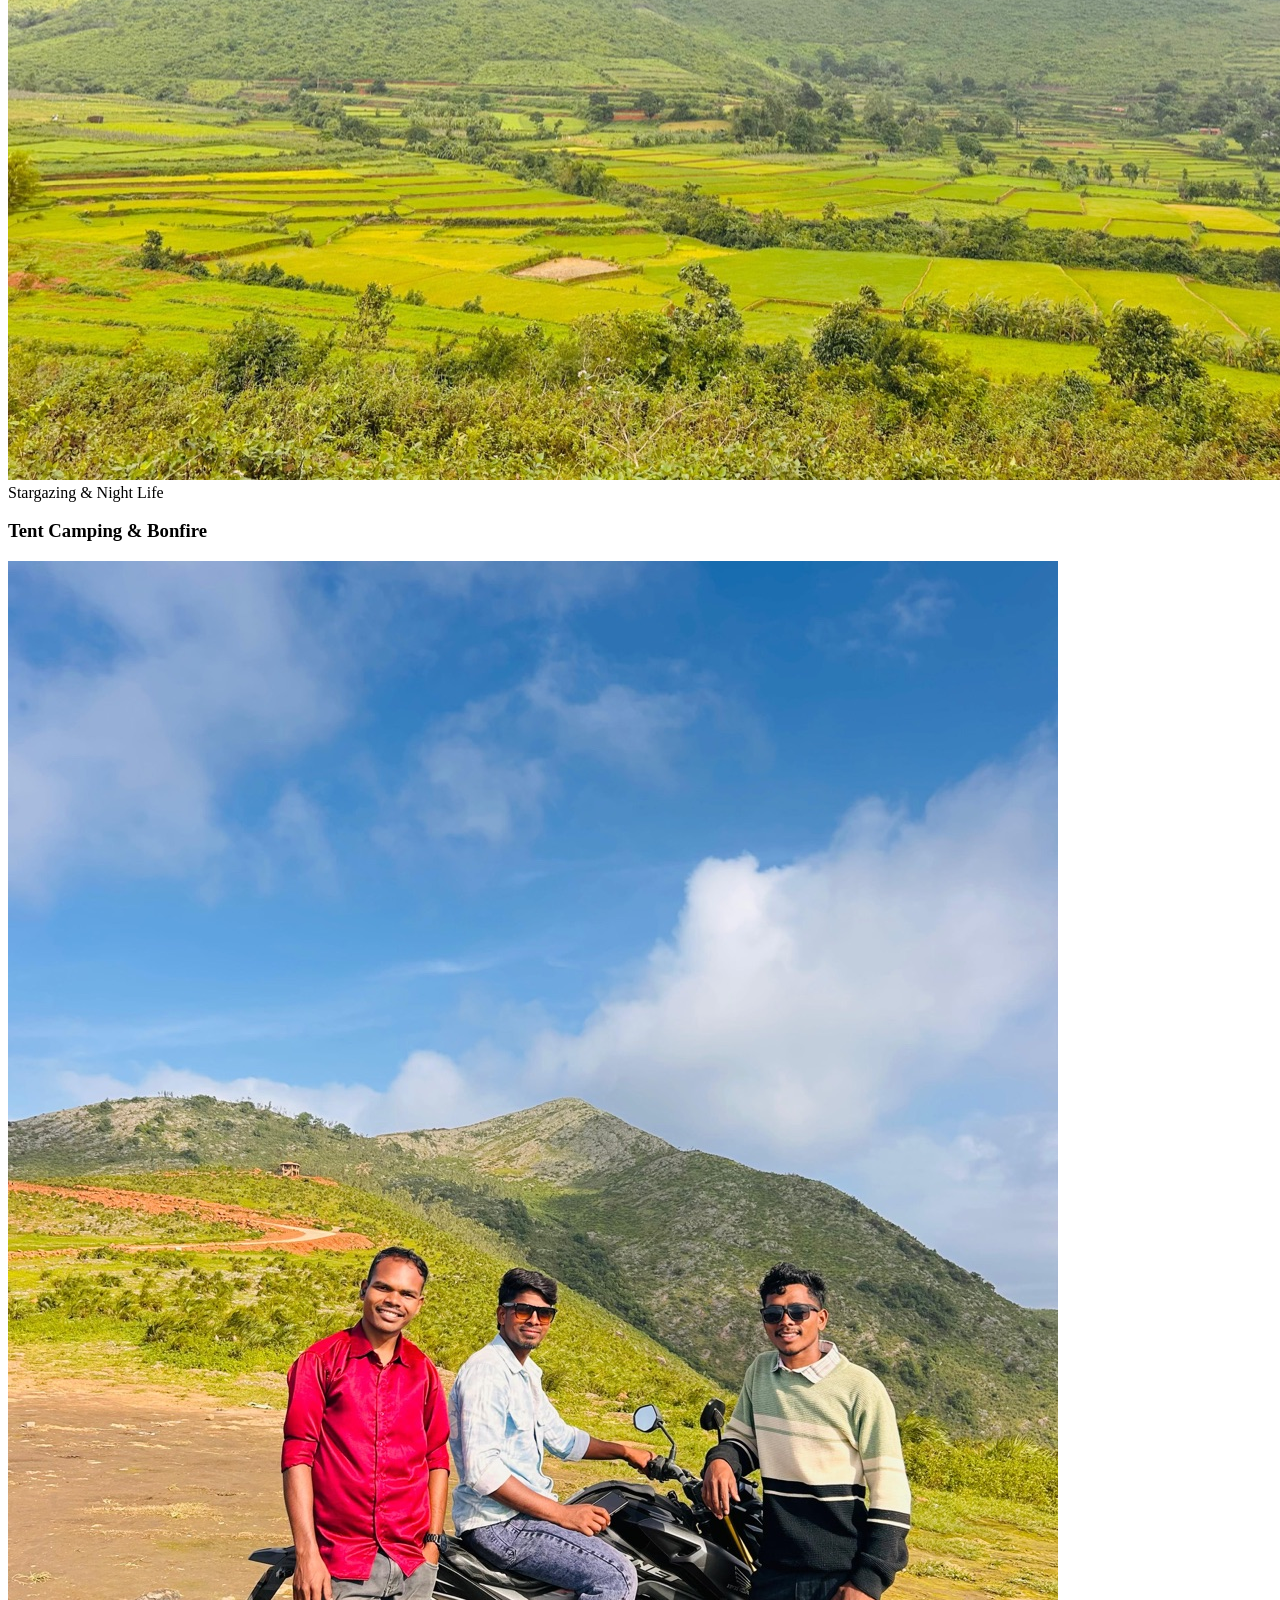
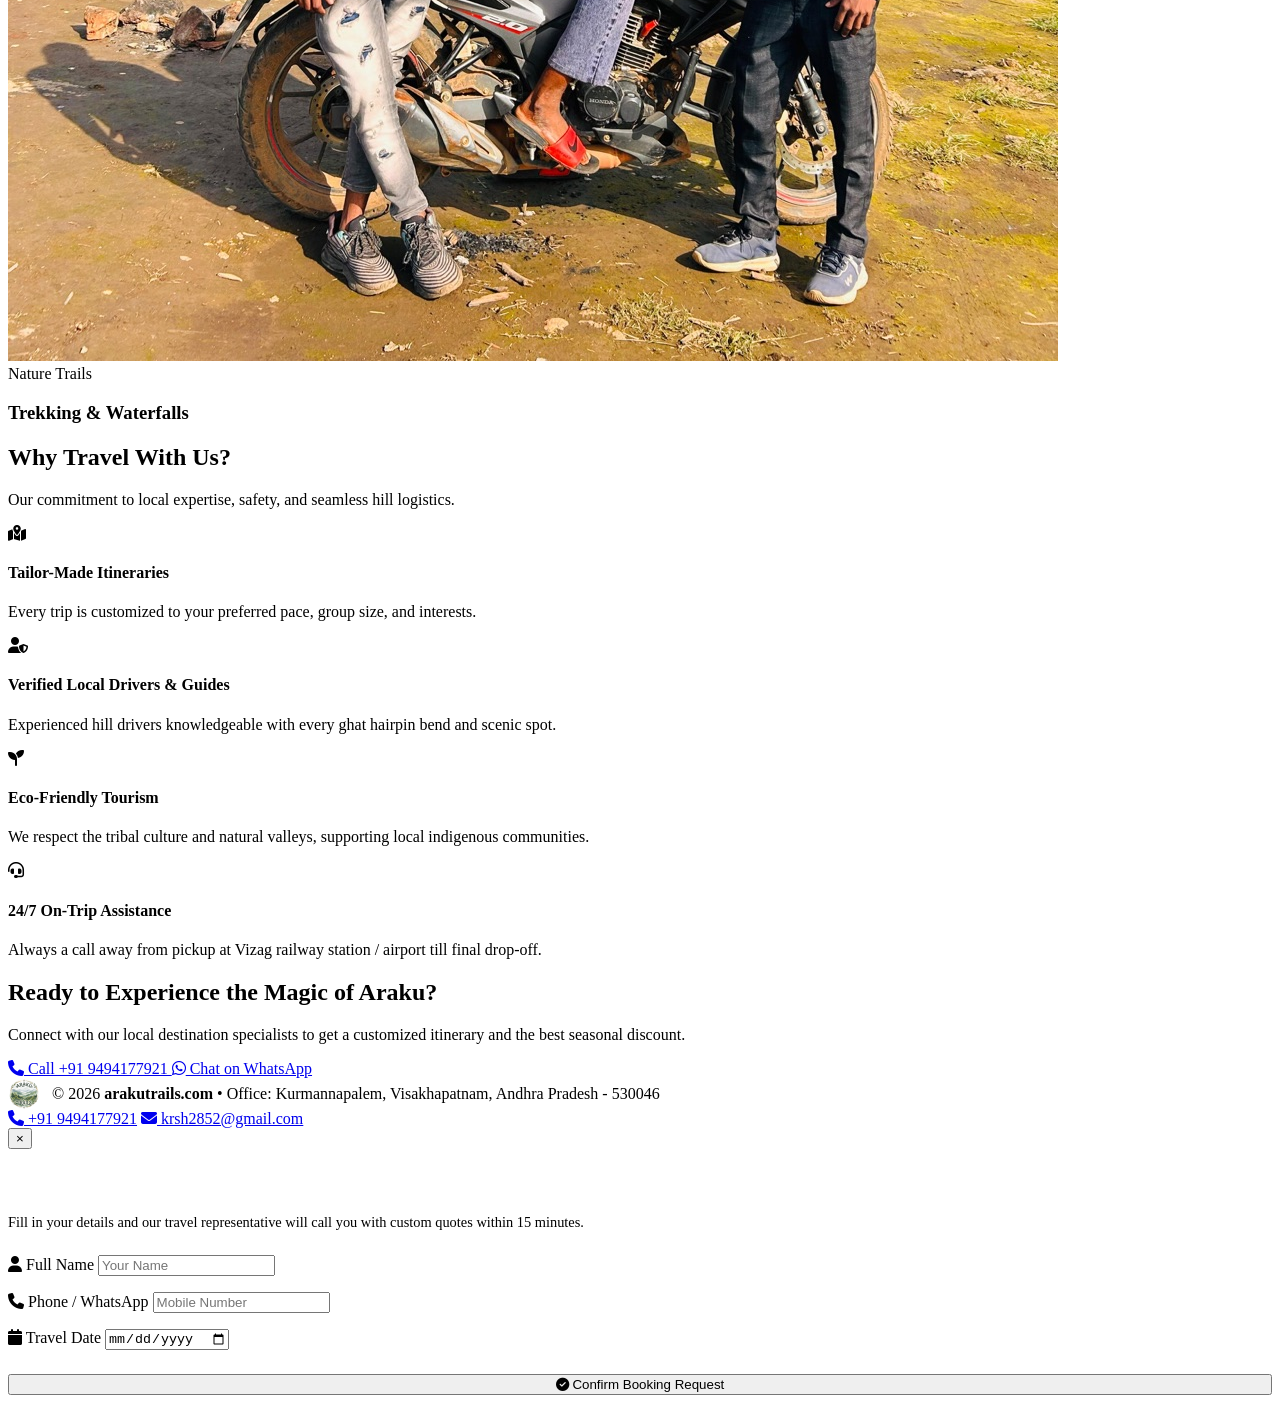
==== commit e4bc5cfc: "optimize" ====
--- a/index.html
+++ b/index.html
@@ -15,1168 +15,13 @@
     href="https://fonts.googleapis.com/css2?family=Cabinet+Grotesk:wght@700;800;900&family=Plus+Jakarta+Sans:wght@300;400;500;600;700&family=JetBrains+Mono:wght@400;500;600&display=swap"
     rel="stylesheet">
   <link rel="stylesheet" href="https://cdnjs.cloudflare.com/ajax/libs/font-awesome/6.5.1/css/all.min.css">
-
-  <style>
-    :root {
-      /* Futuristic Travel Dashboard Theme */
-      --shell-bg: #070d0a;
-      --sidebar-bg: #0b1511;
-      --panel-bg: #101c17;
-      --panel-hover: #15251f;
-      --panel-border: rgba(255, 255, 255, 0.08);
-      --border-accent: rgba(16, 185, 129, 0.35);
-
-      --emerald-glow: #10b981;
-      --emerald-bright: #34d399;
-      --amber-star: #f59e0b;
-      --sky-azure: #0ea5e9;
-
-      --text-heading: #f8fafc;
-      --text-body: #94a3b8;
-      --text-bright: #e2e8f0;
-
-      --font-brand: 'Cabinet Grotesk', 'Plus Jakarta Sans', sans-serif;
-      --font-body: 'Plus Jakarta Sans', sans-serif;
-      --font-mono: 'JetBrains Mono', monospace;
-
-      --radius-sm: 8px;
-      --radius-md: 14px;
-      --radius-lg: 20px;
-      --radius-pill: 9999px;
-
-      --transition: all 0.28s cubic-bezier(0.4, 0, 0.2, 1);
-    }
-
-    * {
-      margin: 0;
-      padding: 0;
-      box-sizing: border-box;
-      scroll-behavior: smooth;
-    }
-
-    body {
-      font-family: var(--font-body);
-      background-color: var(--shell-bg);
-      color: var(--text-bright);
-      line-height: 1.6;
-      overflow-x: hidden;
-    }
-
-    /* ========================================================
-       APPLICATION PORTAL / DASHBOARD LAYOUT
-    ======================================================== */
-    .app-layout {
-      display: flex;
-      min-height: 100vh;
-      width: 100%;
-    }
-
-    /* Fixed Left Explorer Console / Sidebar */
-    .app-sidebar {
-      width: 290px;
-      background: var(--sidebar-bg);
-      border-right: 1px solid var(--panel-border);
-      display: flex;
-      flex-direction: column;
-      position: fixed;
-      top: 0;
-      bottom: 0;
-      left: 0;
-      z-index: 1000;
-      padding: 1.5rem 1.25rem;
-      transition: var(--transition);
-    }
-
-    .brand-widget {
-      display: flex;
-      align-items: center;
-      gap: 0.85rem;
-      padding-bottom: 1.5rem;
-      border-bottom: 1px solid var(--panel-border);
-      margin-bottom: 1.5rem;
-    }
-
-    .brand-symbol {
-      width: 44px;
-      height: 44px;
-      border-radius: 12px;
-      background: linear-gradient(135deg, #10b981 0%, #047857 100%);
-      display: flex;
-      align-items: center;
-      justify-content: center;
-      color: #fff;
-      font-size: 1.35rem;
-      box-shadow: 0 0 20px rgba(16, 185, 129, 0.4);
-    }
-
-    .brand-name {
-      font-family: var(--font-brand);
-      font-size: 1.4rem;
-      font-weight: 800;
-      color: #fff;
-      letter-spacing: -0.02em;
-    }
-
-    .brand-name span {
-      color: var(--emerald-bright);
-    }
-
-    .console-nav-title {
-      font-family: var(--font-mono);
-      font-size: 0.72rem;
-      color: var(--text-body);
-      text-transform: uppercase;
-      letter-spacing: 0.1em;
-      margin-bottom: 0.75rem;
-      padding-left: 0.5rem;
-    }
-
-    .console-nav-list {
-      list-style: none;
-      display: flex;
-      flex-direction: column;
-      gap: 0.4rem;
-      flex-grow: 1;
-    }
-
-    .console-nav-item a {
-      display: flex;
-      align-items: center;
-      gap: 0.85rem;
-      padding: 0.75rem 1rem;
-      border-radius: var(--radius-sm);
-      color: var(--text-body);
-      text-decoration: none;
-      font-size: 0.92rem;
-      font-weight: 500;
-      transition: var(--transition);
-    }
-
-    .console-nav-item a:hover,
-    .console-nav-item.active a {
-      background: rgba(16, 185, 129, 0.12);
-      color: var(--emerald-bright);
-      border-left: 3px solid var(--emerald-bright);
-    }
-
-    .console-nav-item a i {
-      font-size: 1.05rem;
-      width: 20px;
-    }
-
-    /* Live Hotline Box in Sidebar */
-    .sidebar-hotline {
-      background: rgba(16, 185, 129, 0.08);
-      border: 1px solid var(--border-accent);
-      border-radius: var(--radius-md);
-      padding: 1.25rem 1rem;
-      text-align: center;
-      margin-top: auto;
-    }
-
-    .hotline-badge {
-      display: inline-flex;
-      align-items: center;
-      gap: 0.4rem;
-      font-family: var(--font-mono);
-      font-size: 0.72rem;
-      color: var(--emerald-bright);
-      text-transform: uppercase;
-      margin-bottom: 0.4rem;
-    }
-
-    .pulse-dot {
-      width: 7px;
-      height: 7px;
-      border-radius: 50%;
-      background: var(--emerald-bright);
-      box-shadow: 0 0 8px var(--emerald-bright);
-      animation: pulse 1.6s infinite;
-    }
-
-    @keyframes pulse {
-      0% {
-        opacity: 0.4;
-      }
-
-      50% {
-        opacity: 1;
-      }
-
-      100% {
-        opacity: 0.4;
-      }
-    }
-
-    .hotline-num {
-      display: block;
-      font-family: var(--font-mono);
-      font-size: 1.05rem;
-      font-weight: 700;
-      color: #fff;
-      text-decoration: none;
-      margin-bottom: 0.4rem;
-    }
-
-    .hotline-email {
-      font-size: 0.82rem;
-      color: var(--text-body);
-      text-decoration: none;
-      display: block;
-      word-break: break-all;
-    }
-
-    .hotline-email:hover,
-    .hotline-num:hover {
-      color: var(--emerald-bright);
-    }
-
-    /* Main Working Area */
-    .app-main {
-      margin-left: 290px;
-      flex-grow: 1;
-      padding: 1.75rem 2.25rem;
-      min-width: 0;
-    }
-
-    /* Sidebar Location & Weather Status Box */
-    .sidebar-status-box {
-      background: var(--panel-bg);
-      border: 1px solid var(--panel-border);
-      border-radius: var(--radius-md);
-      padding: 0.85rem 1rem;
-      margin-bottom: 1.5rem;
-      display: flex;
-      flex-direction: column;
-      gap: 0.5rem;
-      font-size: 0.78rem;
-      font-family: var(--font-mono);
-      color: var(--text-body);
-    }
-
-    .sidebar-status-item {
-      display: flex;
-      align-items: center;
-      gap: 0.55rem;
-    }
-
-    .sidebar-status-item i {
-      font-size: 0.9rem;
-    }
-
-    .sidebar-status-item strong {
-      color: var(--text-bright);
-      font-weight: 600;
-    }
-
-    /* Mobile Header Bar */
-    .mobile-header-bar {
-      display: none;
-      align-items: center;
-      justify-content: space-between;
-      background: var(--sidebar-bg);
-      border: 1px solid var(--panel-border);
-      border-radius: var(--radius-md);
-      padding: 0.75rem 1.25rem;
-      margin-bottom: 1.5rem;
-    }
-
-    .mobile-menu-btn {
-      background: rgba(16, 185, 129, 0.1);
-      border: 1px solid var(--border-accent);
-      color: var(--emerald-bright);
-      width: 40px;
-      height: 40px;
-      border-radius: var(--radius-sm);
-      display: inline-flex;
-      align-items: center;
-      justify-content: center;
-      font-size: 1.15rem;
-      cursor: pointer;
-    }
-
-    .mobile-brand-title {
-      font-family: var(--font-brand);
-      font-weight: 800;
-      font-size: 1.15rem;
-      color: #fff;
-    }
-
-    .mobile-brand-title span {
-      color: var(--emerald-bright);
-    }
-
-    /* ========================================================
-       HERO SPOTLIGHT DASHBOARD CAROUSEL
-    ======================================================== */
-    .hero-spotlight {
-      position: relative;
-      border-radius: var(--radius-lg);
-      overflow: hidden;
-      min-height: 440px;
-      display: flex;
-      align-items: flex-end;
-      padding: 3rem 2.5rem;
-      margin-bottom: 2.5rem;
-      border: 1px solid var(--panel-border);
-      box-shadow: 0 20px 40px rgba(0, 0, 0, 0.6);
-    }
-
-    .spotlight-bg-wrap {
-      position: absolute;
-      inset: 0;
-      z-index: 1;
-    }
-
-    .spotlight-slide {
-      position: absolute;
-      inset: 0;
-      opacity: 0;
-      background-size: cover;
-      background-position: center;
-      transition: opacity 1.2s ease-in-out, transform 6s ease;
-      transform: scale(1.05);
-    }
-
-    .spotlight-slide.active {
-      opacity: 1;
-      transform: scale(1);
-    }
-
-    .spotlight-gradient {
-      position: absolute;
-      inset: 0;
-      background: linear-gradient(180deg, rgba(7, 13, 10, 0.2) 0%, rgba(7, 13, 10, 0.95) 90%);
-      z-index: 2;
-    }
-
-    .spotlight-content {
-      position: relative;
-      z-index: 3;
-      max-width: 780px;
-    }
-
-    .spotlight-tag {
-      display: inline-flex;
-      align-items: center;
-      gap: 0.4rem;
-      background: rgba(16, 185, 129, 0.2);
-      border: 1px solid var(--border-accent);
-      color: var(--emerald-bright);
-      padding: 0.35rem 0.9rem;
-      border-radius: var(--radius-pill);
-      font-family: var(--font-mono);
-      font-size: 0.75rem;
-      font-weight: 600;
-      text-transform: uppercase;
-      letter-spacing: 0.08em;
-      margin-bottom: 1rem;
-    }
-
-    .spotlight-title {
-      font-family: var(--font-brand);
-      font-size: clamp(2.2rem, 4vw, 3.2rem);
-      font-weight: 800;
-      color: #fff;
-      line-height: 1.15;
-      margin-bottom: 0.8rem;
-    }
-
-    .spotlight-title span {
-      background: linear-gradient(135deg, #34d399 0%, #a7f3d0 100%);
-      -webkit-background-clip: text;
-      -webkit-text-fill-color: transparent;
-    }
-
-    .spotlight-desc {
-      color: var(--text-bright);
-      font-size: 1.05rem;
-      line-height: 1.6;
-      margin-bottom: 1.75rem;
-      max-width: 650px;
-    }
-
-    .spotlight-controls {
-      position: absolute;
-      bottom: 2rem;
-      right: 2.5rem;
-      z-index: 4;
-      display: flex;
-      gap: 0.5rem;
-    }
-
-    .spotlight-dot {
-      width: 10px;
-      height: 10px;
-      border-radius: var(--radius-pill);
-      background: rgba(255, 255, 255, 0.3);
-      border: none;
-      cursor: pointer;
-      transition: var(--transition);
-    }
-
-    .spotlight-dot.active {
-      width: 28px;
-      background: var(--emerald-bright);
-    }
-
-    /* ========================================================
-       INTEGRATED BOOKING CONSOLE PANEL
-    ======================================================== */
-    .booking-console-card {
-      background: var(--panel-bg);
-      border: 1px solid var(--border-accent);
-      border-radius: var(--radius-lg);
-      padding: 2rem 2.25rem;
-      margin-bottom: 3.5rem;
-      box-shadow: 0 15px 35px rgba(0, 0, 0, 0.5);
-    }
-
-    .console-card-header {
-      display: flex;
-      justify-content: space-between;
-      align-items: center;
-      margin-bottom: 1.5rem;
-      padding-bottom: 1rem;
-      border-bottom: 1px solid var(--panel-border);
-      flex-wrap: wrap;
-      gap: 0.75rem;
-    }
-
-    .console-header-title {
-      font-family: var(--font-brand);
-      font-size: 1.35rem;
-      font-weight: 800;
-      color: #fff;
-      display: flex;
-      align-items: center;
-      gap: 0.6rem;
-    }
-
-    .console-header-title i {
-      color: var(--emerald-bright);
-    }
-
-    .console-header-badge {
-      font-family: var(--font-mono);
-      font-size: 0.75rem;
-      color: var(--emerald-bright);
-      background: rgba(16, 185, 129, 0.1);
-      padding: 0.3rem 0.75rem;
-      border-radius: var(--radius-pill);
-      border: 1px solid rgba(16, 185, 129, 0.25);
-    }
-
-    .booking-grid {
-      display: grid;
-      grid-template-columns: repeat(auto-fit, minmax(200px, 1fr)) 180px;
-      gap: 1.25rem;
-      align-items: end;
-    }
-
-    .field-wrapper {
-      display: flex;
-      flex-direction: column;
-      gap: 0.45rem;
-    }
-
-    .field-wrapper label {
-      font-family: var(--font-mono);
-      font-size: 0.75rem;
-      font-weight: 600;
-      color: var(--text-body);
-      text-transform: uppercase;
-      letter-spacing: 0.05em;
-      display: flex;
-      align-items: center;
-      gap: 0.4rem;
-    }
-
-    .dash-input {
-      background: var(--shell-bg);
-      border: 1px solid var(--panel-border);
-      border-radius: var(--radius-sm);
-      color: #fff;
-      padding: 0.8rem 1rem;
-      font-size: 0.92rem;
-      outline: none;
-      font-family: inherit;
-      transition: var(--transition);
-    }
-
-    .dash-input:focus {
-      border-color: var(--emerald-bright);
-      box-shadow: 0 0 15px rgba(16, 185, 129, 0.25);
-    }
-
-    .btn-exec-booking {
-      background: linear-gradient(135deg, #10b981 0%, #059669 100%);
-      color: #fff;
-      border: none;
-      border-radius: var(--radius-sm);
-      padding: 0.85rem 1rem;
-      font-family: var(--font-brand);
-      font-weight: 700;
-      font-size: 1rem;
-      cursor: pointer;
-      display: flex;
-      align-items: center;
-      justify-content: center;
-      gap: 0.5rem;
-      height: 48px;
-      box-shadow: 0 4px 15px rgba(16, 185, 129, 0.4);
-      transition: var(--transition);
-    }
-
-    .btn-exec-booking:hover {
-      transform: translateY(-2px);
-      box-shadow: 0 6px 22px rgba(16, 185, 129, 0.6);
-    }
-
-    /* ========================================================
-       TOUR PACKAGES (DASHBOARD CARDS & METRICS)
-    ======================================================== */
-    .section-portal-header {
-      display: flex;
-      justify-content: space-between;
-      align-items: flex-end;
-      margin-bottom: 2rem;
-      flex-wrap: wrap;
-      gap: 1rem;
-    }
-
-    .portal-heading h2 {
-      font-family: var(--font-brand);
-      font-size: 2rem;
-      font-weight: 800;
-      color: #fff;
-      line-height: 1.2;
-    }
-
-    .portal-heading h2 span {
-      color: var(--emerald-bright);
-    }
-
-    .portal-heading p {
-      color: var(--text-body);
-      font-size: 0.95rem;
-      margin-top: 0.3rem;
-    }
-
-    .portal-stats-pills {
-      display: flex;
-      gap: 0.75rem;
-      font-family: var(--font-mono);
-      font-size: 0.8rem;
-    }
-
-    .stat-pill {
-      background: var(--panel-bg);
-      border: 1px solid var(--panel-border);
-      padding: 0.4rem 0.85rem;
-      border-radius: var(--radius-pill);
-      color: var(--text-body);
-    }
-
-    .stat-pill strong {
-      color: var(--emerald-bright);
-    }
-
-    .dash-packages-grid {
-      display: grid;
-      grid-template-columns: repeat(auto-fill, minmax(280px, 1fr));
-      gap: 1.75rem;
-      margin-bottom: 4rem;
-    }
-
-    .dash-pack-card {
-      background: var(--panel-bg);
-      border: 1px solid var(--panel-border);
-      border-radius: var(--radius-md);
-      overflow: hidden;
-      display: flex;
-      flex-direction: column;
-      transition: var(--transition);
-      cursor: pointer;
-    }
-
-    .dash-pack-card:hover {
-      transform: translateY(-6px);
-      border-color: var(--border-accent);
-      box-shadow: 0 15px 30px rgba(0, 0, 0, 0.5), 0 0 20px rgba(16, 185, 129, 0.2);
-      background: var(--panel-hover);
-    }
-
-    .pack-thumb-box {
-      position: relative;
-      height: 200px;
-      overflow: hidden;
-    }
-
-    .pack-thumb-box img {
-      width: 100%;
-      height: 100%;
-      object-fit: cover;
-      transition: transform 0.6s ease;
-    }
-
-    .dash-pack-card:hover .pack-thumb-box img {
-      transform: scale(1.08);
-    }
-
-    .pack-duration-chip {
-      position: absolute;
-      top: 0.85rem;
-      left: 0.85rem;
-      background: rgba(7, 13, 10, 0.85);
-      backdrop-filter: blur(8px);
-      color: var(--emerald-bright);
-      padding: 0.25rem 0.75rem;
-      border-radius: var(--radius-pill);
-      font-family: var(--font-mono);
-      font-size: 0.72rem;
-      font-weight: 600;
-      border: 1px solid rgba(16, 185, 129, 0.3);
-    }
-
-    .pack-score-chip {
-      position: absolute;
-      top: 0.85rem;
-      right: 0.85rem;
-      background: rgba(7, 13, 10, 0.85);
-      backdrop-filter: blur(8px);
-      color: var(--amber-star);
-      padding: 0.25rem 0.65rem;
-      border-radius: var(--radius-pill);
-      font-family: var(--font-mono);
-      font-size: 0.75rem;
-      font-weight: 700;
-      display: flex;
-      align-items: center;
-      gap: 0.3rem;
-    }
-
-    .pack-card-content {
-      padding: 1.4rem;
-      display: flex;
-      flex-direction: column;
-      flex-grow: 1;
-    }
-
-    .pack-features-line {
-      display: flex;
-      gap: 1rem;
-      font-family: var(--font-mono);
-      font-size: 0.78rem;
-      color: var(--text-body);
-      margin-bottom: 0.6rem;
-    }
-
-    .pack-features-line span {
-      display: inline-flex;
-      align-items: center;
-      gap: 0.35rem;
-    }
-
-    .pack-name {
-      font-family: var(--font-brand);
-      font-size: 1.25rem;
-      font-weight: 700;
-      color: #fff;
-      margin-bottom: 0.5rem;
-      line-height: 1.3;
-    }
-
-    .pack-summary {
-      color: var(--text-body);
-      font-size: 0.88rem;
-      margin-bottom: 1.5rem;
-      line-height: 1.6;
-      flex-grow: 1;
-    }
-
-    .pack-card-foot {
-      display: flex;
-      align-items: center;
-      justify-content: space-between;
-      border-top: 1px solid var(--panel-border);
-      padding-top: 1rem;
-      margin-top: auto;
-    }
-
-    .pack-rate-tag {
-      display: flex;
-      flex-direction: column;
-    }
-
-    .rate-micro {
-      font-family: var(--font-mono);
-      font-size: 0.68rem;
-      color: var(--text-body);
-      text-transform: uppercase;
-    }
-
-    .rate-amount {
-      font-family: var(--font-brand);
-      font-size: 1.35rem;
-      font-weight: 800;
-      color: var(--emerald-bright);
-    }
-
-    .btn-pack-select {
-      background: rgba(16, 185, 129, 0.12);
-      border: 1px solid rgba(16, 185, 129, 0.3);
-      color: var(--emerald-bright);
-      padding: 0.5rem 1rem;
-      border-radius: var(--radius-pill);
-      font-size: 0.85rem;
-      font-weight: 600;
-      cursor: pointer;
-      transition: var(--transition);
-    }
-
-    .btn-pack-select:hover {
-      background: var(--emerald-glow);
-      color: #fff;
-    }
-
-    .pack-name a {
-      color: #fff;
-      text-decoration: none;
-      transition: var(--transition);
-    }
-
-    .pack-name a:hover {
-      color: var(--emerald-bright);
-    }
-
-    .pack-actions-foot {
-      display: flex;
-      align-items: center;
-      gap: 0.5rem;
-    }
-
-    .btn-pack-view {
-      background: transparent;
-      border: 1px solid var(--panel-border);
-      color: var(--text-bright);
-      padding: 0.5rem 0.85rem;
-      border-radius: var(--radius-pill);
-      font-size: 0.85rem;
-      font-weight: 600;
-      text-decoration: none;
-      display: inline-flex;
-      align-items: center;
-      gap: 0.35rem;
-      transition: var(--transition);
-    }
-
-    .btn-pack-view:hover {
-      border-color: var(--emerald-bright);
-      color: var(--emerald-bright);
-      background: rgba(16, 185, 129, 0.08);
-    }
-
-    /* ========================================================
-       SPECIAL TRAVEL TILES & EXPERIENCES
-    ======================================================== */
-    .specialty-dash-grid {
-      display: grid;
-      grid-template-columns: repeat(auto-fit, minmax(310px, 1fr));
-      gap: 1.75rem;
-      margin-bottom: 4rem;
-    }
-
-    .specialty-tile {
-      background: var(--panel-bg);
-      border: 1px solid var(--panel-border);
-      border-radius: var(--radius-md);
-      padding: 2.25rem 1.75rem;
-      transition: var(--transition);
-      position: relative;
-    }
-
-    .specialty-tile:hover {
-      border-color: var(--border-accent);
-      transform: translateY(-4px);
-    }
-
-    .specialty-avatar-icon {
-      width: 58px;
-      height: 58px;
-      border-radius: 14px;
-      background: rgba(16, 185, 129, 0.12);
-      border: 1px solid rgba(16, 185, 129, 0.25);
-      display: flex;
-      align-items: center;
-      justify-content: center;
-      font-size: 1.75rem;
-      color: var(--emerald-bright);
-      margin-bottom: 1.25rem;
-    }
-
-    .specialty-title {
-      font-family: var(--font-brand);
-      font-size: 1.35rem;
-      font-weight: 700;
-      color: #fff;
-      margin-bottom: 0.8rem;
-    }
-
-    .specialty-desc {
-      color: var(--text-body);
-      font-size: 0.9rem;
-      line-height: 1.7;
-    }
-
-    /* ========================================================
-       ACTIVITIES & ADVENTURE CONSOLE
-    ======================================================== */
-    .dash-activity-grid {
-      display: grid;
-      grid-template-columns: repeat(auto-fit, minmax(260px, 1fr));
-      gap: 1.5rem;
-      margin-bottom: 4rem;
-    }
-
-    .activity-deck-card {
-      position: relative;
-      border-radius: var(--radius-md);
-      overflow: hidden;
-      height: 270px;
-      cursor: pointer;
-      border: 1px solid var(--panel-border);
-      transition: var(--transition);
-    }
-
-    .activity-deck-card:hover {
-      transform: translateY(-5px);
-      border-color: var(--emerald-bright);
-      box-shadow: 0 10px 25px rgba(0, 0, 0, 0.6);
-    }
-
-    .act-bg-img {
-      width: 100%;
-      height: 100%;
-      object-fit: cover;
-      transition: transform 0.6s ease;
-    }
-
-    .activity-deck-card:hover .act-bg-img {
-      transform: scale(1.1);
-    }
-
-    .act-gradient-overlay {
-      position: absolute;
-      inset: 0;
-      background: linear-gradient(180deg, rgba(7, 13, 10, 0.1) 0%, rgba(7, 13, 10, 0.95) 100%);
-      display: flex;
-      flex-direction: column;
-      justify-content: flex-end;
-      padding: 1.5rem;
-    }
-
-    .act-category-code {
-      font-family: var(--font-mono);
-      font-size: 0.72rem;
-      color: var(--emerald-bright);
-      text-transform: uppercase;
-      margin-bottom: 0.2rem;
-    }
-
-    .act-label {
-      font-family: var(--font-brand);
-      font-size: 1.3rem;
-      font-weight: 700;
-      color: #fff;
-    }
-
-    /* ========================================================
-       WHY US / VALUE METRICS
-    ======================================================== */
-    .features-dash-row {
-      display: grid;
-      grid-template-columns: repeat(auto-fit, minmax(240px, 1fr));
-      gap: 1.5rem;
-      margin-bottom: 4rem;
-    }
-
-    .feature-metric-card {
-      background: var(--panel-bg);
-      border: 1px solid var(--panel-border);
-      border-radius: var(--radius-md);
-      padding: 1.75rem;
-      transition: var(--transition);
-    }
-
-    .feature-metric-card:hover {
-      border-color: var(--border-accent);
-      transform: translateY(-3px);
-    }
-
-    .metric-icon-wrap {
-      width: 48px;
-      height: 48px;
-      border-radius: 12px;
-      background: rgba(16, 185, 129, 0.1);
-      display: flex;
-      align-items: center;
-      justify-content: center;
-      color: var(--emerald-bright);
-      font-size: 1.35rem;
-      margin-bottom: 1rem;
-    }
-
-    .metric-label {
-      font-family: var(--font-brand);
-      font-size: 1.15rem;
-      font-weight: 700;
-      color: #fff;
-      margin-bottom: 0.5rem;
-    }
-
-    .metric-explain {
-      color: var(--text-body);
-      font-size: 0.88rem;
-      line-height: 1.6;
-    }
-
-    /* ========================================================
-       TESTIMONIALS LOGS
-    ======================================================== */
-    .testimonial-dash-grid {
-      display: grid;
-      grid-template-columns: repeat(auto-fit, minmax(320px, 1fr));
-      gap: 1.75rem;
-      margin-bottom: 4rem;
-    }
-
-    .review-log-card {
-      background: var(--panel-bg);
-      border: 1px solid var(--panel-border);
-      border-radius: var(--radius-md);
-      padding: 2rem 1.75rem;
-      position: relative;
-      transition: var(--transition);
-    }
-
-    .review-log-card:hover {
-      border-color: var(--border-accent);
-    }
-
-    .quote-badge-icon {
-      font-size: 1.75rem;
-      color: rgba(16, 185, 129, 0.25);
-      margin-bottom: 0.75rem;
-    }
-
-    .review-statement {
-      color: var(--text-bright);
-      font-size: 0.92rem;
-      line-height: 1.7;
-      margin-bottom: 1.5rem;
-      font-style: italic;
-    }
-
-    .client-data-box {
-      display: flex;
-      align-items: center;
-      gap: 0.85rem;
-    }
-
-    .client-avatar-img {
-      width: 46px;
-      height: 46px;
-      border-radius: 50%;
-      border: 2px solid var(--emerald-bright);
-      object-fit: cover;
-    }
-
-    .client-name-tag {
-      font-family: var(--font-brand);
-      font-size: 1rem;
-      font-weight: 700;
-      color: #fff;
-    }
-
-    .client-loc-tag {
-      font-family: var(--font-mono);
-      font-size: 0.75rem;
-      color: var(--emerald-bright);
-    }
-
-    /* ========================================================
-       DASHBOARD BOTTOM CALLOUT
-    ======================================================== */
-    .dash-callout-panel {
-      background: linear-gradient(135deg, rgba(16, 185, 129, 0.15) 0%, rgba(11, 21, 17, 0.95) 100%);
-      border: 1px solid var(--border-accent);
-      border-radius: var(--radius-lg);
-      padding: 3rem 2.5rem;
-      display: flex;
-      align-items: center;
-      justify-content: space-between;
-      gap: 2rem;
-      flex-wrap: wrap;
-      margin-bottom: 3rem;
-    }
-
-    .callout-text h2 {
-      font-family: var(--font-brand);
-      font-size: 2rem;
-      font-weight: 800;
-      color: #fff;
-      margin-bottom: 0.5rem;
-    }
-
-    .callout-text p {
-      color: var(--text-body);
-      font-size: 1rem;
-      max-width: 600px;
-    }
-
-    .callout-btn-group {
-      display: flex;
-      gap: 1rem;
-      flex-wrap: wrap;
-    }
-
-    .btn-callout-call {
-      background: linear-gradient(135deg, #10b981 0%, #059669 100%);
-      color: #fff;
-      text-decoration: none;
-      padding: 0.85rem 1.6rem;
-      border-radius: var(--radius-pill);
-      font-weight: 600;
-      font-size: 0.92rem;
-      display: inline-flex;
-      align-items: center;
-      gap: 0.5rem;
-      box-shadow: 0 4px 15px rgba(16, 185, 129, 0.4);
-    }
-
-    .btn-callout-chat {
-      background: rgba(255, 255, 255, 0.08);
-      border: 1px solid rgba(255, 255, 255, 0.15);
-      color: #fff;
-      text-decoration: none;
-      padding: 0.85rem 1.6rem;
-      border-radius: var(--radius-pill);
-      font-weight: 600;
-      font-size: 0.92rem;
-      display: inline-flex;
-      align-items: center;
-      gap: 0.5rem;
-    }
-
-    /* Footer Meta */
-    .dash-footer-meta {
-      border-top: 1px solid var(--panel-border);
-      padding: 2rem 0;
-      display: flex;
-      justify-content: space-between;
-      align-items: center;
-      flex-wrap: wrap;
-      gap: 1rem;
-      color: var(--text-body);
-      font-family: var(--font-mono);
-      font-size: 0.82rem;
-    }
-
-    .footer-quick-contacts {
-      display: flex;
-      gap: 1.5rem;
-      align-items: center;
-      flex-wrap: wrap;
-    }
-
-    .footer-quick-contacts a {
-      color: var(--text-bright);
-      text-decoration: none;
-    }
-
-    .footer-quick-contacts a:hover {
-      color: var(--emerald-bright);
-    }
-
-    /* Modal */
-    .modal {
-      display: none;
-      position: fixed;
-      inset: 0;
-      background: rgba(0, 0, 0, 0.85);
-      backdrop-filter: blur(8px);
-      z-index: 2000;
-      align-items: center;
-      justify-content: center;
-      padding: 1.5rem;
-    }
-
-    .modal.active {
-      display: flex;
-    }
-
-    .modal-box {
-      background: var(--panel-bg);
-      border: 1px solid var(--border-accent);
-      border-radius: var(--radius-lg);
-      padding: 2.5rem 2rem;
-      max-width: 480px;
-      width: 100%;
-      position: relative;
-      box-shadow: 0 25px 50px rgba(0, 0, 0, 0.8);
-    }
-
-    .modal-close {
-      position: absolute;
-      top: 1.25rem;
-      right: 1.25rem;
-      background: none;
-      border: none;
-      color: var(--text-body);
-      font-size: 1.4rem;
-      cursor: pointer;
-    }
-
-    .modal-close:hover {
-      color: #fff;
-    }
-
-    /* Responsive */
-    @media (max-width: 1024px) {
-      .app-sidebar {
-        transform: translateX(-100%);
-      }
-
-      .app-sidebar.open {
-        transform: translateX(0);
-      }
-
-      .app-main {
-        margin-left: 0;
-        padding: 1.5rem 1rem;
-      }
-
-      .mobile-header-bar {
-        display: flex;
-      }
-    }
-
-    @media (max-width: 768px) {
-      .booking-grid {
-        grid-template-columns: 1fr;
-      }
-
-      .hero-spotlight {
-        padding: 2rem 1.5rem;
-        min-height: 380px;
-      }
-
-      .dash-callout-panel {
-        padding: 2rem 1.5rem;
-      }
-    }
-  </style>
+  <!-- Favicon & Touch Icons -->
+  <link rel="icon" type="image/x-icon" href="favicon.ico">
+  <link rel="icon" type="image/png" sizes="64x64" href="images/favicon-64.png">
+  <link rel="apple-touch-icon" href="images/arakutrails-logo-128.png">
+
+  <!-- Consolidated Optimized Stylesheet -->
+  <link rel="stylesheet" href="css/style.css">
 </head>
 
 <body>
@@ -1185,10 +30,10 @@
 
     <!-- Fixed Left Explorer Console / Sidebar -->
     <aside class="app-sidebar" id="appSidebar">
-      <div class="brand-widget">
-        <div class="brand-symbol"><i class="fa-solid fa-mountain-sun"></i></div>
+      <a href="index.html" class="brand-widget">
+        <img src="images/arakutrails-logo-128.png" alt="Araku Trails Logo" class="brand-logo-img" width="48" height="48">
         <div class="brand-name">Araku <span>Trails</span></div>
-      </div>
+      </a>
 
       <!-- Region & Hill Weather Status Box -->
       <div class="sidebar-status-box">
@@ -1230,7 +75,10 @@
 
       <!-- Mobile Top Bar (Only visible on screens <= 1024px) -->
       <header class="mobile-header-bar">
-        <div class="mobile-brand-title">Araku <span>Trails</span></div>
+        <a href="index.html" style="display: flex; align-items: center; gap: 0.75rem; text-decoration: none;">
+          <img src="images/arakutrails-logo-128.png" alt="Araku Trails Logo" class="mobile-logo-img" width="36" height="36">
+          <div class="mobile-brand-title">Araku <span>Trails</span></div>
+        </a>
         <button class="mobile-menu-btn" id="mobileMenuBtn" aria-label="Toggle Console">
           <i class="fa-solid fa-bars"></i>
         </button>
@@ -1332,7 +180,7 @@
           <!-- Package 1 -->
           <div class="dash-pack-card" onclick="window.location.href='araku-1-day-tour.html'">
             <div class="pack-thumb-box">
-              <img src="images/WhatsApp%20Image%202026-10-13%20at%2012.46.40%20AM.jpeg" alt="Araku 1 Day Tour">
+              <img src="images/WhatsApp%20Image%202026-10-13%20at%2012.46.40%20AM.jpeg" alt="Araku 1 Day Tour" loading="lazy" decoding="async">
               <span class="pack-duration-chip"><i class="fa-regular fa-clock"></i> 1 Day Tour</span>
             </div>
             <div class="pack-card-content">
@@ -1359,7 +207,7 @@
           <!-- Package 2 -->
           <div class="dash-pack-card" onclick="window.location.href='araku-1n-2d-tour.html'">
             <div class="pack-thumb-box">
-              <img src="images/WhatsApp%20Image%202026-10-12%20at%2020.30.45%20(1).jpeg" alt="Araku 1N/2D Tour">
+              <img src="images/WhatsApp%20Image%202026-10-12%20at%2020.30.45%20(1).jpeg" alt="Araku 1N/2D Tour" loading="lazy" decoding="async">
               <span class="pack-duration-chip"><i class="fa-regular fa-clock"></i> 1N / 2D</span>
             </div>
             <div class="pack-card-content">
@@ -1386,7 +234,7 @@
           <!-- Package 3 -->
           <div class="dash-pack-card" onclick="window.location.href='vizag-araku-2n-3d-tour.html'">
             <div class="pack-thumb-box">
-              <img src="images/WhatsApp%20Image%202026-10-12%20at%2020.30.45%20(2).jpeg" alt="Vizag & Araku 2N/3D">
+              <img src="images/WhatsApp%20Image%202026-10-12%20at%2020.30.45%20(2).jpeg" alt="Vizag & Araku 2N/3D" loading="lazy" decoding="async">
               <span class="pack-duration-chip"><i class="fa-regular fa-clock"></i> 2N / 3D</span>
             </div>
             <div class="pack-card-content">
@@ -1413,7 +261,7 @@
           <!-- Package 4 -->
           <div class="dash-pack-card" onclick="window.location.href='vizag-araku-lambasingi-3n-4d-tour.html'">
             <div class="pack-thumb-box">
-              <img src="images/WhatsApp%20Image%202026-10-12%20at%2020.30.45.jpeg" alt="Lambasingi & Vanjangi">
+              <img src="images/WhatsApp%20Image%202026-10-12%20at%2020.30.45.jpeg" alt="Lambasingi & Vanjangi" loading="lazy" decoding="async">
               <span class="pack-duration-chip"><i class="fa-regular fa-clock"></i> 3N / 4D</span>
             </div>
             <div class="pack-card-content">
@@ -1489,7 +337,7 @@
 
         <div class="dash-activity-grid">
           <div class="activity-deck-card" onclick="openBookingModal('Hot Air Balloon')">
-            <img class="act-bg-img" src="images/WhatsApp%20Image%202026-10-12%20at%2020.30.43.jpeg"
+            <img class="act-bg-img" src="images/WhatsApp%20Image%202026-10-12%20at%2020.30.43.jpeg" loading="lazy" decoding="async"
               alt="Hot Air Balloon">
             <div class="act-gradient-overlay">
               <span class="act-category-code">Aero Adventure</span>
@@ -1498,7 +346,7 @@
           </div>
 
           <div class="activity-deck-card" onclick="openBookingModal('Rope Cycling')">
-            <img class="act-bg-img" src="images/WhatsApp%20Image%202026-10-12%20at%2020.30.45%20(1).jpeg"
+            <img class="act-bg-img" src="images/WhatsApp%20Image%202026-10-12%20at%2020.30.45%20(1).jpeg" loading="lazy" decoding="async"
               alt="Rope Cycling">
             <div class="act-gradient-overlay">
               <span class="act-category-code">High Altitude Thrill</span>
@@ -1507,7 +355,7 @@
           </div>
 
           <div class="activity-deck-card" onclick="openBookingModal('Tent Camping & Bonfire')">
-            <img class="act-bg-img" src="images/WhatsApp%20Image%202026-10-12%20at%2020.30.45%20(2).jpeg"
+            <img class="act-bg-img" src="images/WhatsApp%20Image%202026-10-12%20at%2020.30.45%20(2).jpeg" loading="lazy" decoding="async"
               alt="Campfire Stay">
             <div class="act-gradient-overlay">
               <span class="act-category-code">Stargazing &amp; Night Life</span>
@@ -1516,7 +364,7 @@
           </div>
 
           <div class="activity-deck-card" onclick="openBookingModal('Trekking & Waterfalls')">
-            <img class="act-bg-img" src="images/WhatsApp%20Image%202026-10-13%20at%2012.46.39%20AM%20(1).jpeg" alt="Trekking">
+            <img class="act-bg-img" src="images/WhatsApp%20Image%202026-10-13%20at%2012.46.39%20AM%20(1).jpeg" loading="lazy" decoding="async" alt="Trekking">
             <div class="act-gradient-overlay">
               <span class="act-category-code">Nature Trails</span>
               <h3 class="act-label">Trekking &amp; Waterfalls</h3>
@@ -1584,9 +432,12 @@
 
       <!-- Footer Info -->
       <footer class="dash-footer-meta">
-        <div>
-          &copy; <span id="currentYear"></span> <strong>arakutrails.com</strong> &bull; Office: Kurmannapalem,
-          Visakhapatnam, Andhra Pradesh - 530046
+        <div style="display: flex; align-items: center; gap: 0.75rem;">
+          <img src="images/arakutrails-logo-128.png" alt="Araku Trails Logo" class="footer-logo-img" width="32" height="32">
+          <div>
+            &copy; <span id="currentYear"></span> <strong>arakutrails.com</strong> &bull; Office: Kurmannapalem,
+            Visakhapatnam, Andhra Pradesh - 530046
+          </div>
         </div>
         <div class="footer-quick-contacts">
           <a href="tel:+919494177921"><i class="fa-solid fa-phone"></i> +91 9494177921</a>
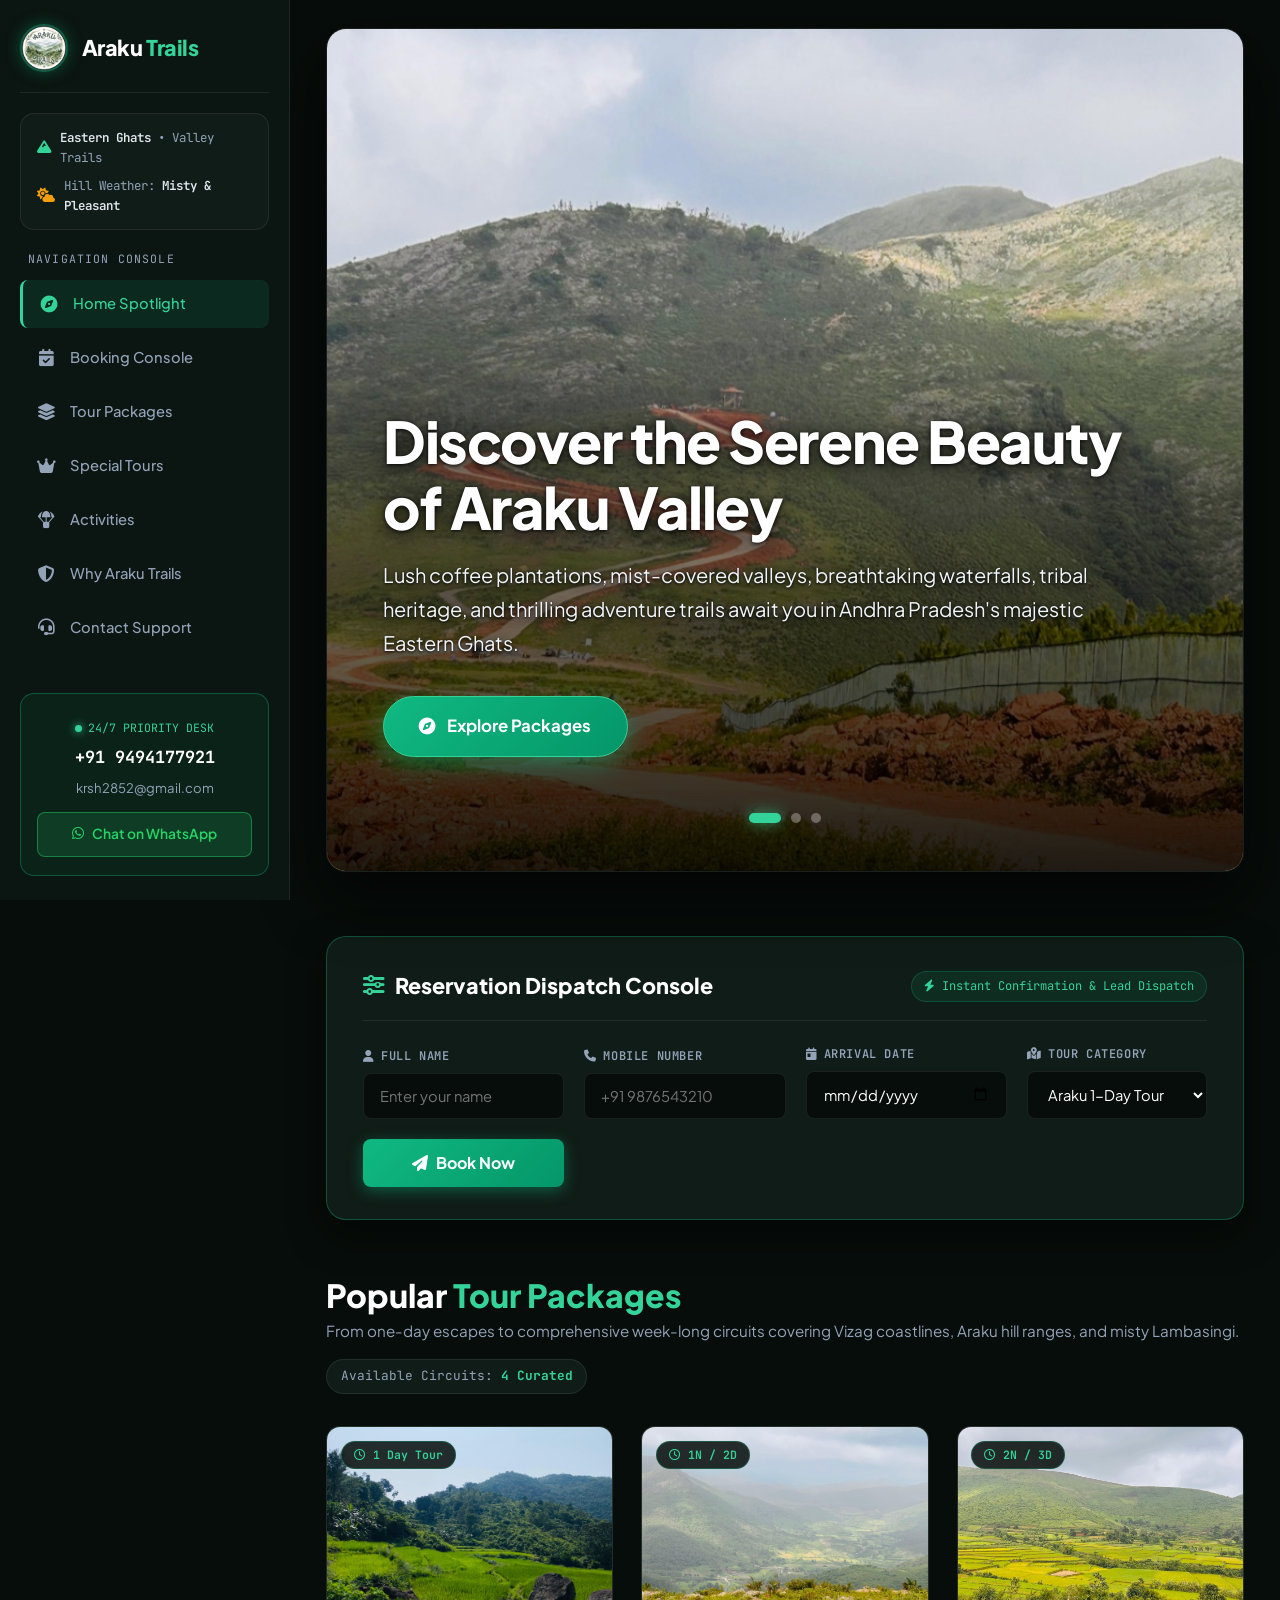
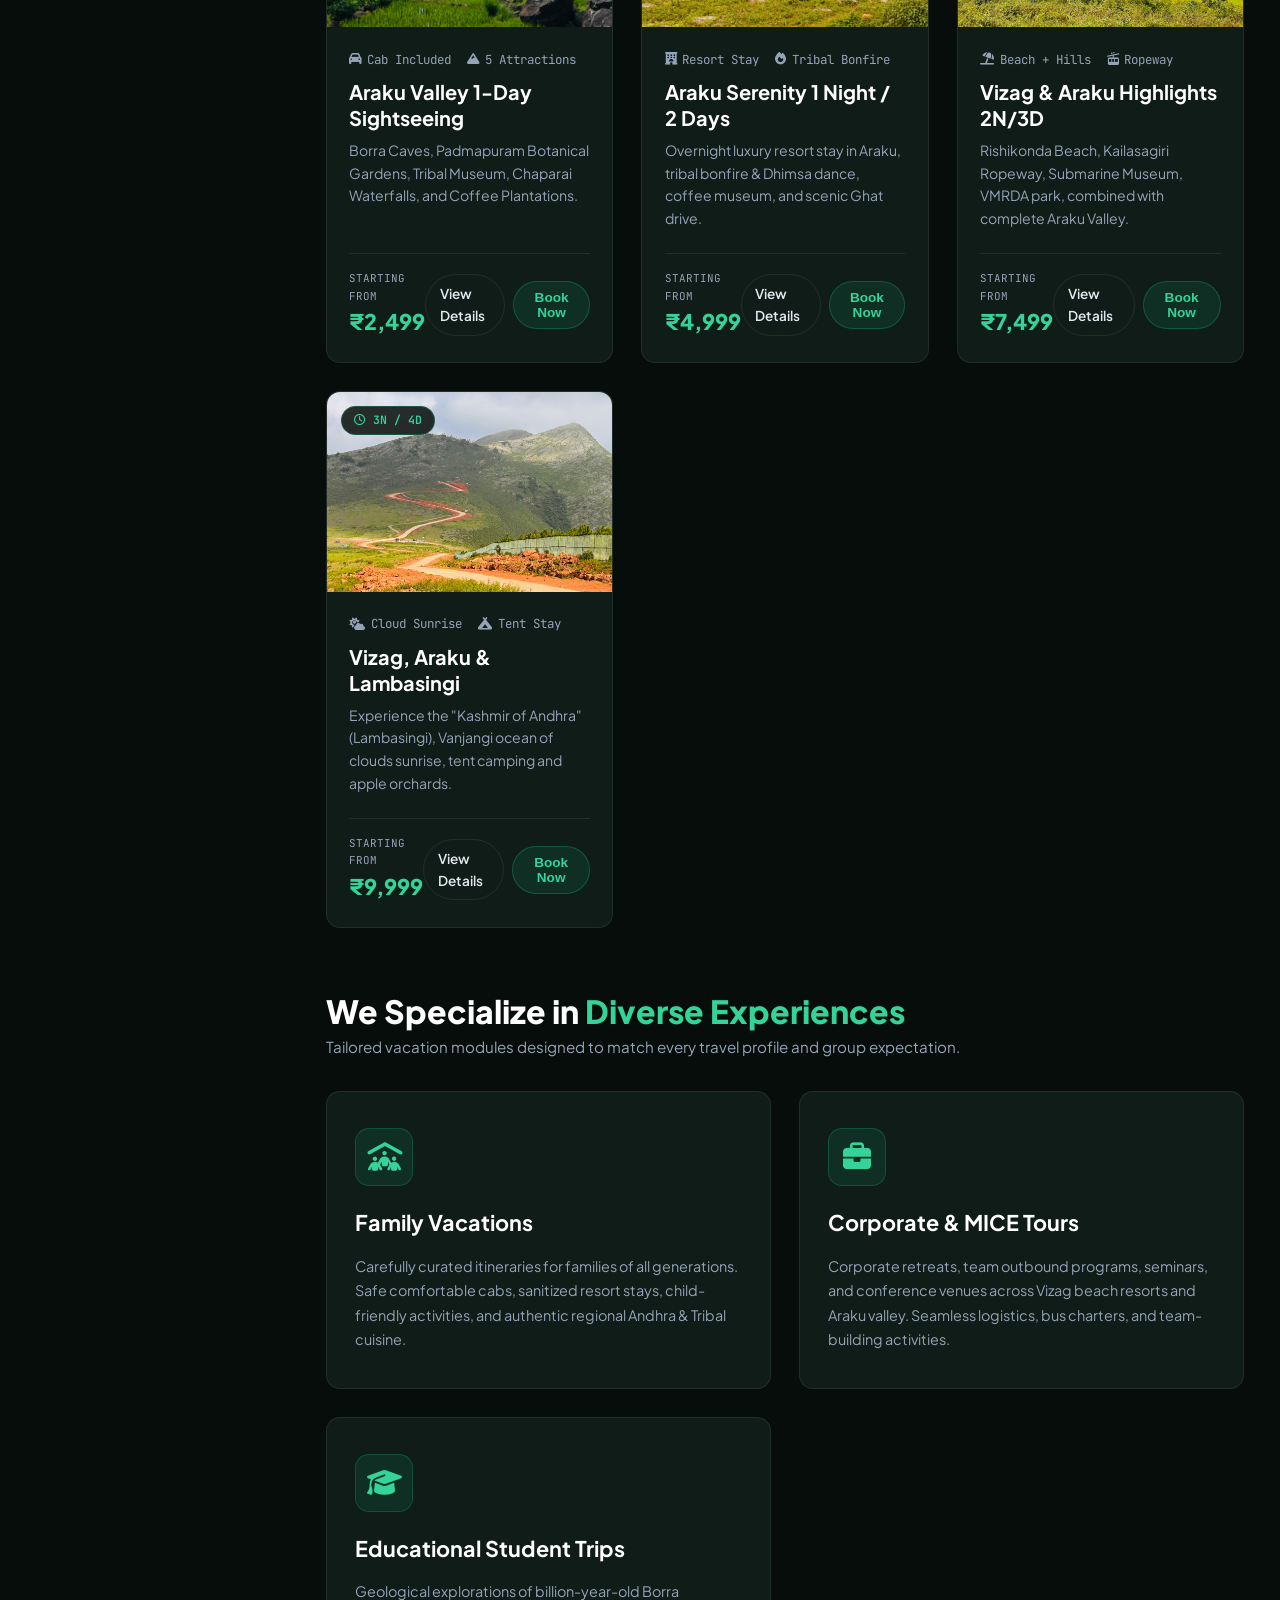
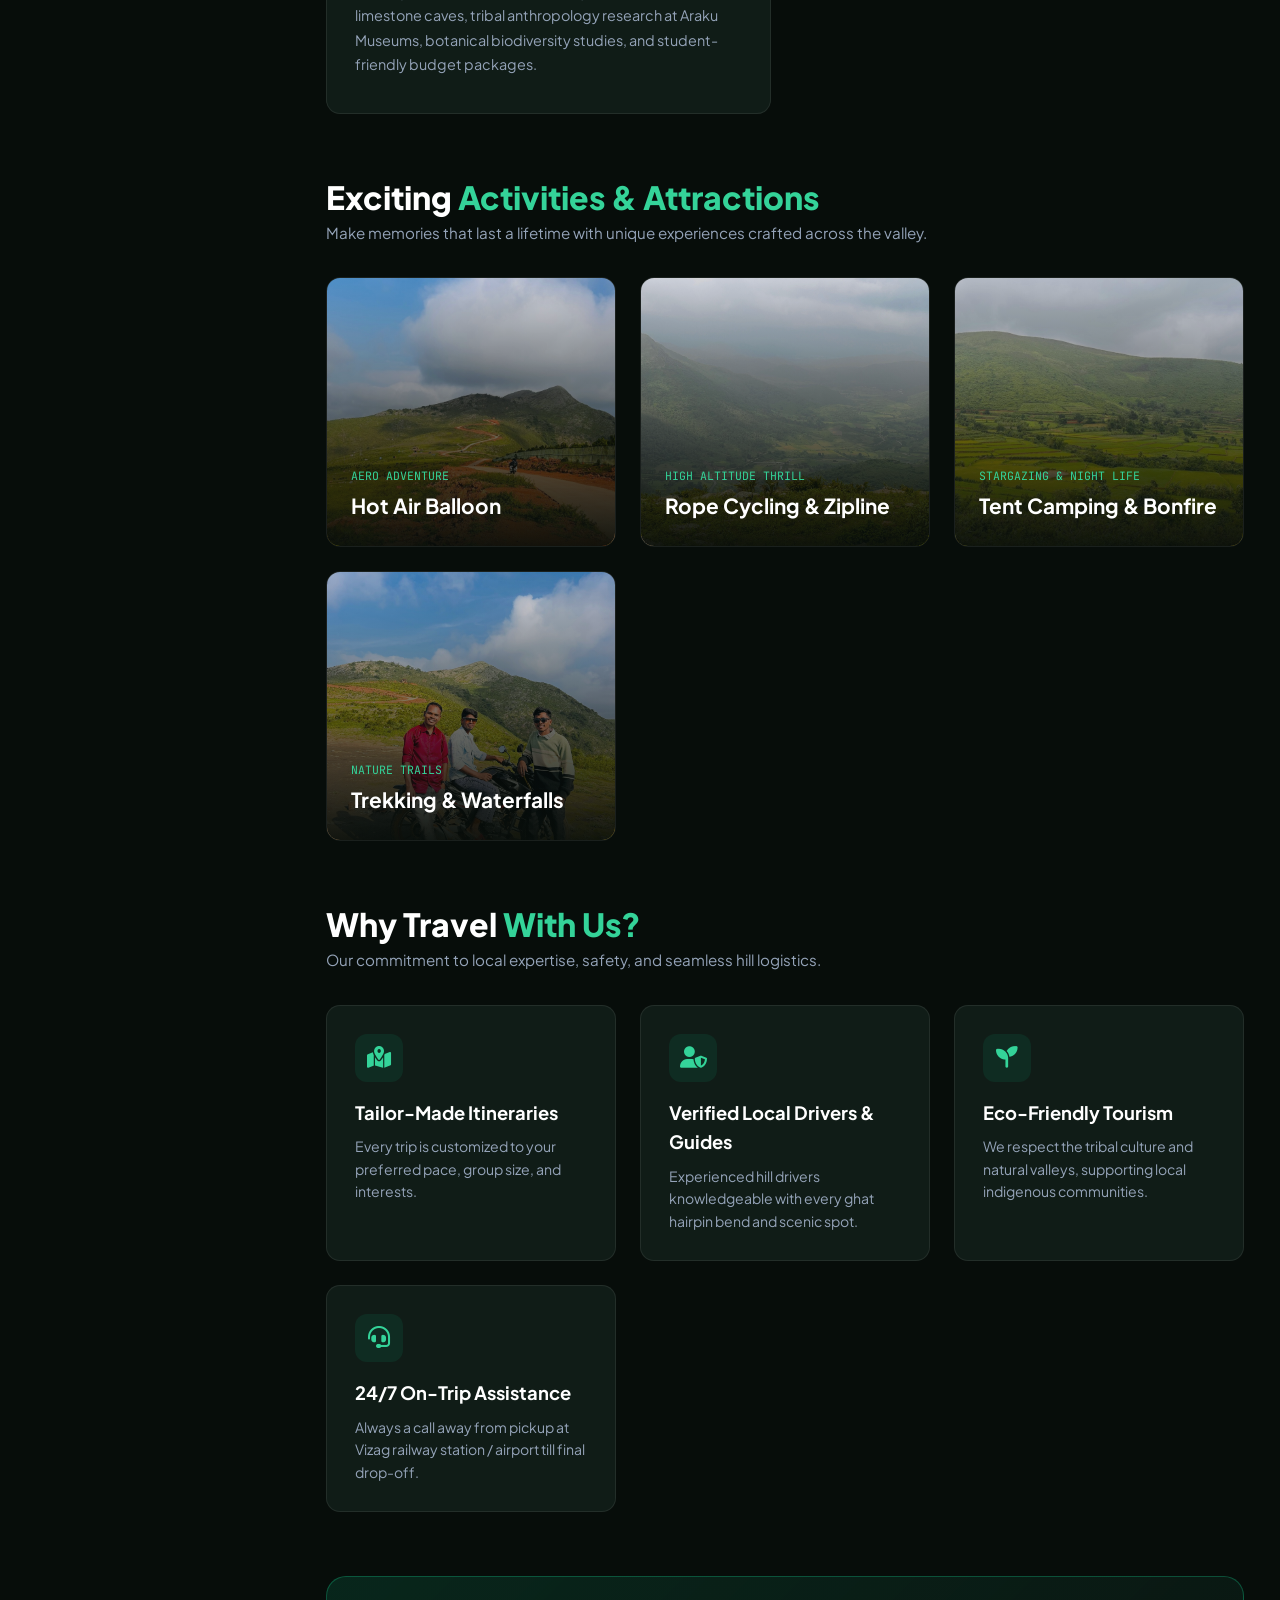
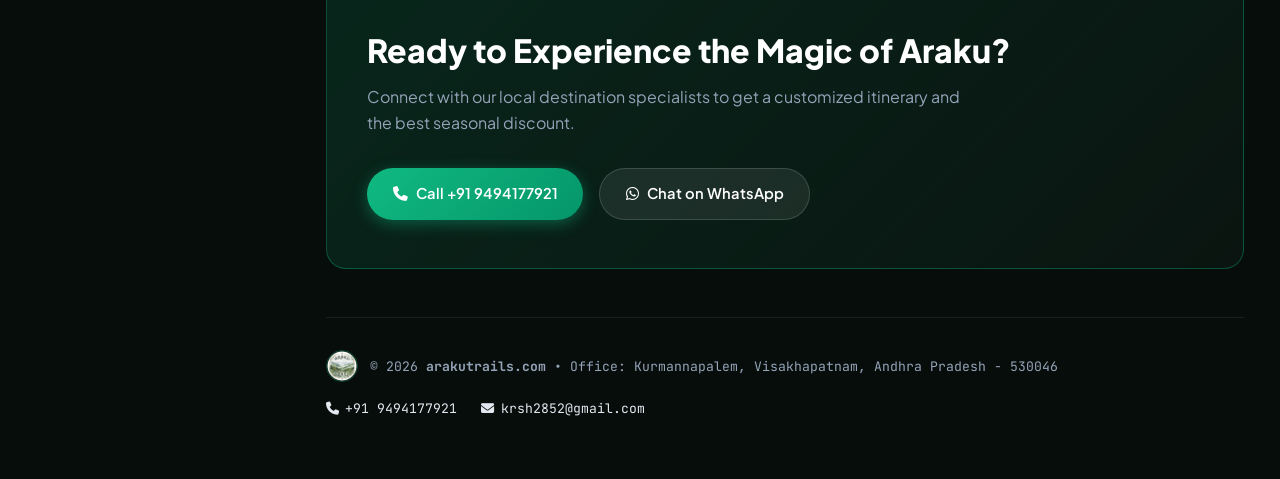
==== commit 27a01050: "feat: redesign hero section with immersive layout and add WhatsApp chat buttons to sidebar" ====
--- a/index.html
+++ b/index.html
@@ -67,6 +67,10 @@
         </div>
         <a href="tel:+919494177921" class="hotline-num">+91 9494177921</a>
         <a href="mailto:krsh2852@gmail.com" class="hotline-email">krsh2852@gmail.com</a>
+        <a href="https://wa.me/919494177921?text=Hello%20Araku%20Trails,%20I%20want%20to%20plan%20a%20trip"
+          target="_blank" class="hotline-whatsapp-btn">
+          <i class="fa-brands fa-whatsapp"></i> Chat on WhatsApp
+        </a>
       </div>
     </aside>
 
@@ -88,11 +92,11 @@
       <section class="hero-spotlight" id="home">
         <div class="spotlight-bg-wrap">
           <div class="spotlight-slide active"
-            style="background-image: url('images/WhatsApp%20Image%202026-10-13%20at%2012.46.39%20AM.jpeg'); background-position: center 25%;"></div>
+            style="background-image: url('images/WhatsApp%20Image%202026-10-12%20at%2020.30.45.jpeg'); background-position: center center;"></div>
           <div class="spotlight-slide"
             style="background-image: url('images/WhatsApp%20Image%202026-10-13%20at%2012.46.40%20AM.jpeg'); background-position: center center;"></div>
           <div class="spotlight-slide"
-            style="background-image: url('images/WhatsApp%20Image%202026-10-12%20at%2020.30.45%20(1).jpeg');"></div>
+            style="background-image: url('images/WhatsApp%20Image%202026-10-12%20at%2020.30.45%20(1).jpeg'); background-position: center center;"></div>
           <div class="spotlight-gradient"></div>
         </div>
 
@@ -104,21 +108,20 @@
             Lush coffee plantations, mist-covered valleys, breathtaking waterfalls, tribal heritage, and thrilling
             adventure trails await you in Andhra Pradesh's majestic Eastern Ghats.
           </p>
-          <div style="display: flex; gap: 1rem; flex-wrap: wrap;">
-            <a href="#packages" class="btn-pack-select" style="padding: 0.85rem 1.75rem; text-decoration: none; display: inline-flex; align-items: center; gap: 0.5rem; background: var(--emerald-glow); color: #022c15; border-color: var(--emerald-bright); font-weight: 700;">
-              <i class="fa-solid fa-suitcase-rolling"></i> Explore Packages
+          <div class="spotlight-actions">
+            <a href="#packages" class="hero-btn hero-btn-primary">
+              <i class="fa-solid fa-compass"></i> Explore Packages
             </a>
-            <a href="https://wa.me/919494177921?text=Hello%20Araku%20Trails,%20I%20want%20to%20plan%20a%20trip"
-              target="_blank" class="btn-pack-select" style="padding: 0.85rem 1.6rem; text-decoration: none; display: inline-flex; align-items: center; gap: 0.5rem; border-color: rgba(37, 211, 102, 0.4); color: #25d366;">
-              <i class="fa-brands fa-whatsapp"></i> Chat on WhatsApp
-            </a>
-          </div>
-        </div>
-
-        <div class="spotlight-controls">
-          <button class="spotlight-dot active" onclick="setSlide(0)" aria-label="Slide 1"></button>
-          <button class="spotlight-dot" onclick="setSlide(1)" aria-label="Slide 2"></button>
-          <button class="spotlight-dot" onclick="setSlide(2)" aria-label="Slide 3"></button>
+          </div>
+        </div>
+
+        <!-- Slide Dot Indicators -->
+        <div class="hero-bottom-bar">
+          <div class="spotlight-controls">
+            <button class="spotlight-dot active" onclick="setSlide(0)" aria-label="Slide 1"></button>
+            <button class="spotlight-dot" onclick="setSlide(1)" aria-label="Slide 2"></button>
+            <button class="spotlight-dot" onclick="setSlide(2)" aria-label="Slide 3"></button>
+          </div>
         </div>
       </section>
 
--- a/css/style.css
+++ b/css/style.css
@@ -0,0 +1,1542 @@
+:root {
+  /* Futuristic Travel Dashboard Theme */
+  --shell-bg: #070d0a;
+  --sidebar-bg: #0b1511;
+  --panel-bg: #101c17;
+  --panel-hover: #15251f;
+  --panel-border: rgba(255, 255, 255, 0.08);
+  --border-accent: rgba(16, 185, 129, 0.35);
+
+  --emerald-glow: #10b981;
+  --emerald-bright: #34d399;
+  --amber-star: #f59e0b;
+  --sky-azure: #0ea5e9;
+
+  --text-heading: #f8fafc;
+  --text-body: #94a3b8;
+  --text-bright: #e2e8f0;
+
+  --font-brand: 'Cabinet Grotesk', 'Plus Jakarta Sans', sans-serif;
+  --font-body: 'Plus Jakarta Sans', sans-serif;
+  --font-mono: 'JetBrains Mono', monospace;
+
+  --radius-sm: 8px;
+  --radius-md: 14px;
+  --radius-lg: 20px;
+  --radius-pill: 9999px;
+
+  --transition: all 0.28s cubic-bezier(0.4, 0, 0.2, 1);
+}
+
+* {
+  margin: 0;
+  padding: 0;
+  box-sizing: border-box;
+  scroll-behavior: smooth;
+}
+
+body {
+  font-family: var(--font-body);
+  background-color: var(--shell-bg);
+  color: var(--text-bright);
+  line-height: 1.6;
+  overflow-x: hidden;
+  text-rendering: optimizeSpeed;
+}
+
+/* ========================================================
+   APPLICATION PORTAL / DASHBOARD LAYOUT
+======================================================== */
+.app-layout {
+  display: flex;
+  min-height: 100vh;
+  width: 100%;
+}
+
+/* Fixed Left Explorer Console / Sidebar */
+.app-sidebar {
+  width: 290px;
+  background: var(--sidebar-bg);
+  border-right: 1px solid var(--panel-border);
+  display: flex;
+  flex-direction: column;
+  position: fixed;
+  top: 0;
+  bottom: 0;
+  left: 0;
+  z-index: 1000;
+  padding: 1.5rem 1.25rem;
+  transition: var(--transition);
+}
+
+.brand-widget {
+  display: flex;
+  align-items: center;
+  gap: 0.85rem;
+  padding-bottom: 1.25rem;
+  border-bottom: 1px solid var(--panel-border);
+  margin-bottom: 1.25rem;
+  text-decoration: none;
+}
+
+.brand-logo-img {
+  width: 48px;
+  height: 48px;
+  border-radius: 50%;
+  object-fit: cover;
+  box-shadow: 0 0 16px rgba(16, 185, 129, 0.35);
+  border: 2px solid rgba(16, 185, 129, 0.4);
+  background: rgba(255, 255, 255, 0.05);
+  transition: var(--transition);
+  flex-shrink: 0;
+}
+
+.brand-widget:hover .brand-logo-img {
+  transform: rotate(4deg) scale(1.05);
+  box-shadow: 0 0 22px rgba(16, 185, 129, 0.55);
+  border-color: var(--emerald-bright);
+}
+
+.brand-name {
+  font-family: var(--font-brand);
+  font-size: 1.35rem;
+  font-weight: 800;
+  color: #fff;
+  letter-spacing: -0.02em;
+  line-height: 1.15;
+}
+
+.brand-name span {
+  color: var(--emerald-bright);
+}
+
+.console-nav-title {
+  font-family: var(--font-mono);
+  font-size: 0.72rem;
+  color: var(--text-body);
+  text-transform: uppercase;
+  letter-spacing: 0.1em;
+  margin-bottom: 0.75rem;
+  padding-left: 0.5rem;
+}
+
+.console-nav-list {
+  list-style: none;
+  display: flex;
+  flex-direction: column;
+  gap: 0.4rem;
+  flex-grow: 1;
+}
+
+.console-nav-item a {
+  display: flex;
+  align-items: center;
+  gap: 0.85rem;
+  padding: 0.75rem 1rem;
+  border-radius: var(--radius-sm);
+  color: var(--text-body);
+  text-decoration: none;
+  font-size: 0.92rem;
+  font-weight: 500;
+  transition: var(--transition);
+}
+
+.console-nav-item a:hover,
+.console-nav-item.active a {
+  background: rgba(16, 185, 129, 0.12);
+  color: var(--emerald-bright);
+  border-left: 3px solid var(--emerald-bright);
+}
+
+.console-nav-item a i {
+  font-size: 1.05rem;
+  width: 20px;
+  text-align: center;
+}
+
+/* Sidebar Location & Weather Status Box */
+.sidebar-status-box {
+  background: var(--panel-bg);
+  border: 1px solid var(--panel-border);
+  border-radius: var(--radius-md);
+  padding: 0.85rem 1rem;
+  margin-bottom: 1.25rem;
+  display: flex;
+  flex-direction: column;
+  gap: 0.5rem;
+  font-size: 0.78rem;
+  font-family: var(--font-mono);
+  color: var(--text-body);
+}
+
+.sidebar-status-item {
+  display: flex;
+  align-items: center;
+  gap: 0.55rem;
+}
+
+.sidebar-status-item i {
+  font-size: 0.9rem;
+}
+
+.sidebar-status-item strong {
+  color: var(--text-bright);
+  font-weight: 600;
+}
+
+/* Live Hotline Box in Sidebar */
+.sidebar-hotline {
+  background: rgba(16, 185, 129, 0.08);
+  border: 1px solid var(--border-accent);
+  border-radius: var(--radius-md);
+  padding: 1.15rem 1rem;
+  text-align: center;
+  margin-top: auto;
+}
+
+.hotline-badge {
+  display: inline-flex;
+  align-items: center;
+  gap: 0.4rem;
+  font-family: var(--font-mono);
+  font-size: 0.72rem;
+  color: var(--emerald-bright);
+  text-transform: uppercase;
+  margin-bottom: 0.4rem;
+}
+
+.pulse-dot {
+  width: 7px;
+  height: 7px;
+  border-radius: 50%;
+  background: var(--emerald-bright);
+  box-shadow: 0 0 8px var(--emerald-bright);
+  animation: pulse 1.6s infinite;
+}
+
+@keyframes pulse {
+  0%, 100% { opacity: 0.4; }
+  50% { opacity: 1; }
+}
+
+.hotline-num {
+  display: block;
+  font-family: var(--font-mono);
+  font-size: 1.05rem;
+  font-weight: 700;
+  color: #fff;
+  text-decoration: none;
+  margin-bottom: 0.4rem;
+}
+
+.hotline-email {
+  font-size: 0.82rem;
+  color: var(--text-body);
+  text-decoration: none;
+  display: block;
+  word-break: break-all;
+}
+
+.hotline-email:hover,
+.hotline-num:hover {
+  color: var(--emerald-bright);
+}
+
+/* Main Working Area */
+.app-main {
+  margin-left: 290px;
+  flex-grow: 1;
+  padding: 1.75rem 2.25rem;
+  min-width: 0;
+}
+
+/* Mobile Header Bar */
+.mobile-header-bar {
+  display: none;
+  align-items: center;
+  justify-content: space-between;
+  background: var(--sidebar-bg);
+  border: 1px solid var(--panel-border);
+  border-radius: var(--radius-md);
+  padding: 0.75rem 1.25rem;
+  margin-bottom: 1.5rem;
+}
+
+.mobile-logo-img {
+  width: 36px;
+  height: 36px;
+  border-radius: 50%;
+  border: 1.5px solid var(--border-accent);
+  object-fit: cover;
+}
+
+.mobile-brand-title {
+  font-family: var(--font-brand);
+  font-weight: 800;
+  font-size: 1.2rem;
+  color: #fff;
+}
+
+.mobile-brand-title span {
+  color: var(--emerald-bright);
+}
+
+.mobile-menu-btn {
+  background: rgba(16, 185, 129, 0.1);
+  border: 1px solid var(--border-accent);
+  color: var(--emerald-bright);
+  width: 40px;
+  height: 40px;
+  border-radius: var(--radius-sm);
+  display: inline-flex;
+  align-items: center;
+  justify-content: center;
+  font-size: 1.15rem;
+  cursor: pointer;
+  transition: var(--transition);
+}
+
+.mobile-menu-btn:hover {
+  background: var(--emerald-glow);
+  color: #fff;
+}
+
+/* Breadcrumbs (for package subpages) */
+.topbar-breadcrumbs {
+  display: flex;
+  align-items: center;
+  gap: 0.6rem;
+  font-family: var(--font-mono);
+  font-size: 0.85rem;
+  color: var(--text-body);
+  margin-bottom: 1.5rem;
+}
+
+.topbar-breadcrumbs a {
+  color: var(--emerald-bright);
+  text-decoration: none;
+}
+
+.topbar-breadcrumbs a:hover {
+  text-decoration: underline;
+}
+
+/* ========================================================
+   HERO SPOTLIGHT DASHBOARD CAROUSEL (IMMERSIVE FULL-VIEWPORT COVER)
+======================================================== */
+.hero-spotlight {
+  position: relative;
+  border-radius: var(--radius-lg);
+  overflow: hidden;
+  min-height: calc(100vh - 3.5rem);
+  display: flex;
+  flex-direction: column;
+  justify-content: flex-end;
+  padding: 4.5rem 3.5rem 3rem;
+  margin-bottom: 4rem;
+  border: 1px solid var(--panel-border);
+  box-shadow: 0 25px 60px rgba(0, 0, 0, 0.7);
+}
+
+.spotlight-bg-wrap {
+  position: absolute;
+  inset: 0;
+  z-index: 1;
+}
+
+.spotlight-slide {
+  position: absolute;
+  inset: 0;
+  opacity: 0;
+  background-size: cover;
+  background-position: center center;
+  background-repeat: no-repeat;
+  transition: opacity 1.2s ease-in-out, transform 7s cubic-bezier(0.25, 1, 0.5, 1);
+  transform: scale(1.05);
+  will-change: opacity, transform;
+}
+
+.spotlight-slide.active {
+  opacity: 1;
+  transform: scale(1);
+}
+
+.spotlight-gradient {
+  position: absolute;
+  inset: 0;
+  background: linear-gradient(
+    180deg,
+    transparent 0%,
+    transparent 30%,
+    rgba(0, 0, 0, 0.5) 65%,
+    rgba(0, 0, 0, 0.88) 100%
+  );
+  z-index: 2;
+}
+
+.spotlight-content {
+  position: relative;
+  z-index: 3;
+  max-width: 860px;
+  margin-bottom: 2rem;
+}
+
+.spotlight-title {
+  font-family: var(--font-brand);
+  font-size: clamp(2.5rem, 4.5vw, 4rem);
+  font-weight: 800;
+  color: #ffffff;
+  line-height: 1.15;
+  margin-bottom: 1.1rem;
+  letter-spacing: -0.025em;
+  text-shadow: 0 4px 24px rgba(0, 0, 0, 0.9), 0 1px 4px rgba(0, 0, 0, 0.95);
+}
+
+.spotlight-title span {
+  color: #ffffff;
+}
+
+.spotlight-desc {
+  color: #f1f5f9;
+  font-size: clamp(1.08rem, 1.7vw, 1.25rem);
+  font-weight: 400;
+  line-height: 1.7;
+  margin-bottom: 2.25rem;
+  max-width: 720px;
+  text-shadow: 0 3px 14px rgba(0, 0, 0, 0.95), 0 1px 3px rgba(0, 0, 0, 1);
+}
+
+/* Polished Single Primary Hero Action */
+.spotlight-actions {
+  display: flex;
+  align-items: center;
+  gap: 1rem;
+}
+
+.hero-btn {
+  display: inline-flex;
+  align-items: center;
+  justify-content: center;
+  gap: 0.7rem;
+  padding: 1rem 2.2rem;
+  font-family: var(--font-body);
+  font-size: 1.05rem;
+  font-weight: 700;
+  text-decoration: none;
+  border-radius: var(--radius-pill);
+  transition: all 0.25s cubic-bezier(0.4, 0, 0.2, 1);
+  white-space: nowrap;
+  cursor: pointer;
+}
+
+.hero-btn-primary {
+  background: linear-gradient(135deg, #10b981 0%, #059669 100%);
+  color: #ffffff;
+  border: 1.5px solid #34d399;
+  box-shadow: 0 8px 24px rgba(16, 185, 129, 0.45);
+}
+
+.hero-btn-primary:hover {
+  transform: translateY(-2px);
+  box-shadow: 0 12px 32px rgba(16, 185, 129, 0.6);
+  background: linear-gradient(135deg, #34d399 0%, #10b981 100%);
+  color: #022c15;
+}
+
+/* Sidebar WhatsApp Action Button */
+.hotline-whatsapp-btn {
+  display: inline-flex;
+  align-items: center;
+  justify-content: center;
+  gap: 0.5rem;
+  width: 100%;
+  margin-top: 0.85rem;
+  padding: 0.65rem 0.9rem;
+  background: rgba(37, 211, 102, 0.15);
+  border: 1px solid rgba(37, 211, 102, 0.45);
+  color: #25d366;
+  border-radius: var(--radius-sm);
+  text-decoration: none;
+  font-family: var(--font-body);
+  font-size: 0.86rem;
+  font-weight: 600;
+  transition: var(--transition);
+}
+
+.hotline-whatsapp-btn:hover {
+  background: #25d366;
+  color: #052e16;
+  border-color: #25d366;
+  box-shadow: 0 4px 16px rgba(37, 211, 102, 0.35);
+  transform: translateY(-1px);
+}
+
+/* Bottom Bar within Hero (Scroll cue + Dot Indicators) */
+.hero-bottom-bar {
+  display: flex;
+  justify-content: center;
+  align-items: center;
+  width: 100%;
+  margin-top: 1.5rem;
+  z-index: 4;
+}
+
+.spotlight-controls {
+  position: static;
+  display: flex;
+  align-items: center;
+  gap: 0.6rem;
+}
+
+.spotlight-dot {
+  width: 10px;
+  height: 10px;
+  border-radius: var(--radius-pill);
+  background: rgba(255, 255, 255, 0.3);
+  border: none;
+  cursor: pointer;
+  transition: var(--transition);
+}
+
+.spotlight-dot.active {
+  width: 32px;
+  background: var(--emerald-bright);
+  box-shadow: 0 0 14px rgba(52, 211, 153, 0.7);
+}
+
+/* Scroll Cue — hidden */
+.hero-scroll-cue {
+  display: none;
+}
+
+.scroll-chevron {
+  animation: bounceDown 1.8s infinite;
+  color: var(--emerald-bright);
+}
+
+@keyframes bounceDown {
+  0%, 100% {
+    transform: translateY(0);
+  }
+  50% {
+    transform: translateY(5px);
+  }
+}
+
+/* ========================================================
+   INTEGRATED BOOKING CONSOLE PANEL
+======================================================== */
+.booking-console-card {
+  background: var(--panel-bg);
+  border: 1px solid var(--border-accent);
+  border-radius: var(--radius-lg);
+  padding: 2rem 2.25rem;
+  margin-bottom: 3.5rem;
+  box-shadow: 0 15px 35px rgba(0, 0, 0, 0.5);
+}
+
+.console-card-header {
+  display: flex;
+  justify-content: space-between;
+  align-items: center;
+  margin-bottom: 1.5rem;
+  padding-bottom: 1rem;
+  border-bottom: 1px solid var(--panel-border);
+  flex-wrap: wrap;
+  gap: 0.75rem;
+}
+
+.console-header-title {
+  font-family: var(--font-brand);
+  font-size: 1.35rem;
+  font-weight: 800;
+  color: #fff;
+  display: flex;
+  align-items: center;
+  gap: 0.6rem;
+}
+
+.console-header-title i {
+  color: var(--emerald-bright);
+}
+
+.console-header-badge {
+  font-family: var(--font-mono);
+  font-size: 0.75rem;
+  color: var(--emerald-bright);
+  background: rgba(16, 185, 129, 0.1);
+  padding: 0.3rem 0.75rem;
+  border-radius: var(--radius-pill);
+  border: 1px solid rgba(16, 185, 129, 0.25);
+}
+
+.booking-grid {
+  display: grid;
+  grid-template-columns: repeat(auto-fit, minmax(200px, 1fr)) 180px;
+  gap: 1.25rem;
+  align-items: end;
+}
+
+.field-wrapper {
+  display: flex;
+  flex-direction: column;
+  gap: 0.45rem;
+}
+
+.field-wrapper label {
+  font-family: var(--font-mono);
+  font-size: 0.75rem;
+  font-weight: 600;
+  color: var(--text-body);
+  text-transform: uppercase;
+  letter-spacing: 0.05em;
+  display: flex;
+  align-items: center;
+  gap: 0.4rem;
+}
+
+.dash-input {
+  background: var(--shell-bg);
+  border: 1px solid var(--panel-border);
+  border-radius: var(--radius-sm);
+  color: #fff;
+  padding: 0.8rem 1rem;
+  font-size: 0.92rem;
+  outline: none;
+  font-family: inherit;
+  transition: var(--transition);
+}
+
+.dash-input:focus {
+  border-color: var(--emerald-bright);
+  box-shadow: 0 0 15px rgba(16, 185, 129, 0.25);
+}
+
+.btn-exec-booking {
+  background: linear-gradient(135deg, #10b981 0%, #059669 100%);
+  color: #fff;
+  border: none;
+  border-radius: var(--radius-sm);
+  padding: 0.85rem 1rem;
+  font-family: var(--font-brand);
+  font-weight: 700;
+  font-size: 1rem;
+  cursor: pointer;
+  display: flex;
+  align-items: center;
+  justify-content: center;
+  gap: 0.5rem;
+  height: 48px;
+  box-shadow: 0 4px 15px rgba(16, 185, 129, 0.4);
+  transition: var(--transition);
+}
+
+.btn-exec-booking:hover {
+  transform: translateY(-2px);
+  box-shadow: 0 6px 22px rgba(16, 185, 129, 0.6);
+}
+
+/* ========================================================
+   TOUR PACKAGES (DASHBOARD CARDS & METRICS)
+======================================================== */
+.section-portal-header {
+  display: flex;
+  justify-content: space-between;
+  align-items: flex-end;
+  margin-bottom: 2rem;
+  flex-wrap: wrap;
+  gap: 1rem;
+}
+
+.portal-heading h2 {
+  font-family: var(--font-brand);
+  font-size: 2rem;
+  font-weight: 800;
+  color: #fff;
+  line-height: 1.2;
+}
+
+.portal-heading h2 span {
+  color: var(--emerald-bright);
+}
+
+.portal-heading p {
+  color: var(--text-body);
+  font-size: 0.95rem;
+  margin-top: 0.3rem;
+}
+
+.portal-stats-pills {
+  display: flex;
+  gap: 0.75rem;
+  font-family: var(--font-mono);
+  font-size: 0.8rem;
+}
+
+.stat-pill {
+  background: var(--panel-bg);
+  border: 1px solid var(--panel-border);
+  padding: 0.4rem 0.85rem;
+  border-radius: var(--radius-pill);
+  color: var(--text-body);
+}
+
+.stat-pill strong {
+  color: var(--emerald-bright);
+}
+
+.dash-packages-grid {
+  display: grid;
+  grid-template-columns: repeat(auto-fill, minmax(280px, 1fr));
+  gap: 1.75rem;
+  margin-bottom: 4rem;
+}
+
+.dash-pack-card {
+  background: var(--panel-bg);
+  border: 1px solid var(--panel-border);
+  border-radius: var(--radius-md);
+  overflow: hidden;
+  display: flex;
+  flex-direction: column;
+  transition: var(--transition);
+  cursor: pointer;
+}
+
+.dash-pack-card:hover {
+  transform: translateY(-6px);
+  border-color: var(--border-accent);
+  box-shadow: 0 15px 30px rgba(0, 0, 0, 0.5), 0 0 20px rgba(16, 185, 129, 0.2);
+  background: var(--panel-hover);
+}
+
+.pack-thumb-box {
+  position: relative;
+  height: 200px;
+  overflow: hidden;
+  background: #040806;
+}
+
+.pack-thumb-box img {
+  width: 100%;
+  height: 100%;
+  object-fit: cover;
+  transition: transform 0.6s ease;
+}
+
+.dash-pack-card:hover .pack-thumb-box img {
+  transform: scale(1.08);
+}
+
+.pack-duration-chip {
+  position: absolute;
+  top: 0.85rem;
+  left: 0.85rem;
+  background: rgba(7, 13, 10, 0.85);
+  backdrop-filter: blur(8px);
+  color: var(--emerald-bright);
+  padding: 0.25rem 0.75rem;
+  border-radius: var(--radius-pill);
+  font-family: var(--font-mono);
+  font-size: 0.72rem;
+  font-weight: 600;
+  border: 1px solid rgba(16, 185, 129, 0.3);
+}
+
+.pack-card-content {
+  padding: 1.4rem;
+  display: flex;
+  flex-direction: column;
+  flex-grow: 1;
+}
+
+.pack-features-line {
+  display: flex;
+  gap: 1rem;
+  font-family: var(--font-mono);
+  font-size: 0.78rem;
+  color: var(--text-body);
+  margin-bottom: 0.6rem;
+}
+
+.pack-features-line span {
+  display: inline-flex;
+  align-items: center;
+  gap: 0.35rem;
+}
+
+.pack-name {
+  font-family: var(--font-brand);
+  font-size: 1.25rem;
+  font-weight: 700;
+  color: #fff;
+  margin-bottom: 0.5rem;
+  line-height: 1.3;
+}
+
+.pack-name a {
+  color: #fff;
+  text-decoration: none;
+  transition: var(--transition);
+}
+
+.pack-name a:hover {
+  color: var(--emerald-bright);
+}
+
+.pack-summary {
+  color: var(--text-body);
+  font-size: 0.88rem;
+  margin-bottom: 1.5rem;
+  line-height: 1.6;
+  flex-grow: 1;
+}
+
+.pack-card-foot {
+  display: flex;
+  align-items: center;
+  justify-content: space-between;
+  border-top: 1px solid var(--panel-border);
+  padding-top: 1rem;
+  margin-top: auto;
+}
+
+.pack-rate-tag {
+  display: flex;
+  flex-direction: column;
+}
+
+.rate-micro {
+  font-family: var(--font-mono);
+  font-size: 0.68rem;
+  color: var(--text-body);
+  text-transform: uppercase;
+}
+
+.rate-amount {
+  font-family: var(--font-brand);
+  font-size: 1.35rem;
+  font-weight: 800;
+  color: var(--emerald-bright);
+}
+
+.pack-actions-foot {
+  display: flex;
+  align-items: center;
+  gap: 0.5rem;
+}
+
+.btn-pack-view {
+  background: transparent;
+  border: 1px solid var(--panel-border);
+  color: var(--text-bright);
+  padding: 0.5rem 0.85rem;
+  border-radius: var(--radius-pill);
+  font-size: 0.85rem;
+  font-weight: 600;
+  text-decoration: none;
+  display: inline-flex;
+  align-items: center;
+  gap: 0.35rem;
+  transition: var(--transition);
+}
+
+.btn-pack-view:hover {
+  border-color: var(--emerald-bright);
+  color: var(--emerald-bright);
+  background: rgba(16, 185, 129, 0.08);
+}
+
+.btn-pack-select {
+  background: rgba(16, 185, 129, 0.12);
+  border: 1px solid rgba(16, 185, 129, 0.3);
+  color: var(--emerald-bright);
+  padding: 0.5rem 1rem;
+  border-radius: var(--radius-pill);
+  font-size: 0.85rem;
+  font-weight: 600;
+  cursor: pointer;
+  transition: var(--transition);
+}
+
+.btn-pack-select:hover {
+  background: var(--emerald-glow);
+  color: #fff;
+}
+
+/* ========================================================
+   SPECIAL TRAVEL TILES & EXPERIENCES
+======================================================== */
+.specialty-dash-grid {
+  display: grid;
+  grid-template-columns: repeat(auto-fit, minmax(310px, 1fr));
+  gap: 1.75rem;
+  margin-bottom: 4rem;
+}
+
+.specialty-tile {
+  background: var(--panel-bg);
+  border: 1px solid var(--panel-border);
+  border-radius: var(--radius-md);
+  padding: 2.25rem 1.75rem;
+  transition: var(--transition);
+  position: relative;
+}
+
+.specialty-tile:hover {
+  border-color: var(--border-accent);
+  transform: translateY(-4px);
+}
+
+.specialty-avatar-icon {
+  width: 58px;
+  height: 58px;
+  border-radius: 14px;
+  background: rgba(16, 185, 129, 0.12);
+  border: 1px solid rgba(16, 185, 129, 0.25);
+  display: flex;
+  align-items: center;
+  justify-content: center;
+  font-size: 1.75rem;
+  color: var(--emerald-bright);
+  margin-bottom: 1.25rem;
+}
+
+.specialty-title {
+  font-family: var(--font-brand);
+  font-size: 1.35rem;
+  font-weight: 700;
+  color: #fff;
+  margin-bottom: 0.8rem;
+}
+
+.specialty-desc {
+  color: var(--text-body);
+  font-size: 0.9rem;
+  line-height: 1.7;
+}
+
+/* ========================================================
+   ACTIVITIES & ADVENTURE CONSOLE
+======================================================== */
+.dash-activity-grid {
+  display: grid;
+  grid-template-columns: repeat(auto-fit, minmax(260px, 1fr));
+  gap: 1.5rem;
+  margin-bottom: 4rem;
+}
+
+.activity-deck-card {
+  position: relative;
+  border-radius: var(--radius-md);
+  overflow: hidden;
+  height: 270px;
+  cursor: pointer;
+  border: 1px solid var(--panel-border);
+  transition: var(--transition);
+}
+
+.activity-deck-card:hover {
+  transform: translateY(-5px);
+  border-color: var(--emerald-bright);
+  box-shadow: 0 10px 25px rgba(0, 0, 0, 0.6);
+}
+
+.act-bg-img {
+  width: 100%;
+  height: 100%;
+  object-fit: cover;
+  transition: transform 0.6s ease;
+}
+
+.activity-deck-card:hover .act-bg-img {
+  transform: scale(1.1);
+}
+
+.act-gradient-overlay {
+  position: absolute;
+  inset: 0;
+  background: linear-gradient(180deg, rgba(7, 13, 10, 0.1) 0%, rgba(7, 13, 10, 0.95) 100%);
+  display: flex;
+  flex-direction: column;
+  justify-content: flex-end;
+  padding: 1.5rem;
+}
+
+.act-category-code {
+  font-family: var(--font-mono);
+  font-size: 0.72rem;
+  color: var(--emerald-bright);
+  text-transform: uppercase;
+  margin-bottom: 0.2rem;
+}
+
+.act-label {
+  font-family: var(--font-brand);
+  font-size: 1.3rem;
+  font-weight: 700;
+  color: #fff;
+}
+
+/* ========================================================
+   WHY US / VALUE METRICS
+======================================================== */
+.features-dash-row {
+  display: grid;
+  grid-template-columns: repeat(auto-fit, minmax(240px, 1fr));
+  gap: 1.5rem;
+  margin-bottom: 4rem;
+}
+
+.feature-metric-card {
+  background: var(--panel-bg);
+  border: 1px solid var(--panel-border);
+  border-radius: var(--radius-md);
+  padding: 1.75rem;
+  transition: var(--transition);
+}
+
+.feature-metric-card:hover {
+  border-color: var(--border-accent);
+  transform: translateY(-3px);
+}
+
+.metric-icon-wrap {
+  width: 48px;
+  height: 48px;
+  border-radius: 12px;
+  background: rgba(16, 185, 129, 0.1);
+  display: flex;
+  align-items: center;
+  justify-content: center;
+  color: var(--emerald-bright);
+  font-size: 1.35rem;
+  margin-bottom: 1rem;
+}
+
+.metric-label {
+  font-family: var(--font-brand);
+  font-size: 1.15rem;
+  font-weight: 700;
+  color: #fff;
+  margin-bottom: 0.5rem;
+}
+
+.metric-explain {
+  color: var(--text-body);
+  font-size: 0.88rem;
+  line-height: 1.6;
+}
+
+/* ========================================================
+   DASHBOARD BOTTOM CALLOUT
+======================================================== */
+.dash-callout-panel {
+  background: linear-gradient(135deg, rgba(16, 185, 129, 0.15) 0%, rgba(11, 21, 17, 0.95) 100%);
+  border: 1px solid var(--border-accent);
+  border-radius: var(--radius-lg);
+  padding: 3rem 2.5rem;
+  display: flex;
+  align-items: center;
+  justify-content: space-between;
+  gap: 2rem;
+  flex-wrap: wrap;
+  margin-bottom: 3rem;
+}
+
+.callout-text h2 {
+  font-family: var(--font-brand);
+  font-size: 2rem;
+  font-weight: 800;
+  color: #fff;
+  margin-bottom: 0.5rem;
+}
+
+.callout-text p {
+  color: var(--text-body);
+  font-size: 1rem;
+  max-width: 600px;
+}
+
+.callout-btn-group {
+  display: flex;
+  gap: 1rem;
+  flex-wrap: wrap;
+}
+
+.btn-callout-call {
+  background: linear-gradient(135deg, #10b981 0%, #059669 100%);
+  color: #fff;
+  text-decoration: none;
+  padding: 0.85rem 1.6rem;
+  border-radius: var(--radius-pill);
+  font-weight: 600;
+  font-size: 0.92rem;
+  display: inline-flex;
+  align-items: center;
+  gap: 0.5rem;
+  box-shadow: 0 4px 15px rgba(16, 185, 129, 0.4);
+}
+
+.btn-callout-chat {
+  background: rgba(255, 255, 255, 0.08);
+  border: 1px solid rgba(255, 255, 255, 0.15);
+  color: #fff;
+  text-decoration: none;
+  padding: 0.85rem 1.6rem;
+  border-radius: var(--radius-pill);
+  font-weight: 600;
+  font-size: 0.92rem;
+  display: inline-flex;
+  align-items: center;
+  gap: 0.5rem;
+}
+
+/* ========================================================
+   PACKAGE DETAIL PAGES (HERO, TIMELINE & STICKY ASIDE)
+======================================================== */
+.package-hero-panel {
+  position: relative;
+  border-radius: var(--radius-lg);
+  overflow: hidden;
+  border: 1px solid var(--panel-border);
+  margin-bottom: 2rem;
+  min-height: 380px;
+  display: flex;
+  align-items: flex-end;
+  padding: 2.5rem;
+  background-size: cover;
+  background-position: center;
+}
+
+.package-hero-panel::before {
+  content: "";
+  position: absolute;
+  inset: 0;
+  background: linear-gradient(180deg, rgba(7, 13, 10, 0.2) 0%, rgba(7, 13, 10, 0.92) 100%);
+}
+
+.package-hero-content {
+  position: relative;
+  z-index: 2;
+  max-width: 800px;
+}
+
+.pack-badge-row {
+  display: flex;
+  flex-wrap: wrap;
+  gap: 0.65rem;
+  margin-bottom: 1rem;
+}
+
+.badge-chip {
+  background: rgba(7, 13, 10, 0.8);
+  backdrop-filter: blur(8px);
+  color: var(--emerald-bright);
+  padding: 0.35rem 0.85rem;
+  border-radius: var(--radius-pill);
+  font-family: var(--font-mono);
+  font-size: 0.78rem;
+  font-weight: 600;
+  border: 1px solid rgba(16, 185, 129, 0.35);
+  display: inline-flex;
+  align-items: center;
+  gap: 0.4rem;
+}
+
+.package-hero-title {
+  font-family: var(--font-brand);
+  font-size: 2.5rem;
+  font-weight: 800;
+  color: #fff;
+  margin-bottom: 0.75rem;
+  line-height: 1.2;
+}
+
+.package-hero-desc {
+  color: var(--text-bright);
+  font-size: 1.05rem;
+  max-width: 650px;
+  line-height: 1.6;
+}
+
+.package-grid-layout {
+  display: grid;
+  grid-template-columns: 2fr 1fr;
+  gap: 2rem;
+  margin-bottom: 2.5rem;
+}
+
+.detail-card {
+  background: var(--panel-bg);
+  border: 1px solid var(--panel-border);
+  border-radius: var(--radius-lg);
+  padding: 2rem;
+  margin-bottom: 2rem;
+}
+
+.detail-card-title {
+  font-family: var(--font-brand);
+  font-size: 1.35rem;
+  font-weight: 700;
+  color: #fff;
+  margin-bottom: 1.25rem;
+  display: flex;
+  align-items: center;
+  gap: 0.65rem;
+}
+
+.detail-card-title i {
+  color: var(--emerald-bright);
+}
+
+.timeline-wrap {
+  display: flex;
+  flex-direction: column;
+  gap: 1.5rem;
+  position: relative;
+  padding-left: 1rem;
+  border-left: 2px solid rgba(16, 185, 129, 0.3);
+  margin-left: 0.5rem;
+}
+
+.timeline-item {
+  position: relative;
+  padding-left: 1.5rem;
+}
+
+.timeline-dot {
+  position: absolute;
+  left: -1.6rem;
+  top: 0.2rem;
+  width: 14px;
+  height: 14px;
+  border-radius: 50%;
+  background: var(--shell-bg);
+  border: 3px solid var(--emerald-bright);
+}
+
+.timeline-time {
+  font-family: var(--font-mono);
+  font-size: 0.8rem;
+  color: var(--emerald-bright);
+  font-weight: 600;
+  margin-bottom: 0.25rem;
+}
+
+.timeline-title {
+  font-family: var(--font-brand);
+  font-size: 1.1rem;
+  color: #fff;
+  margin-bottom: 0.35rem;
+}
+
+.timeline-desc {
+  color: var(--text-body);
+  font-size: 0.9rem;
+  line-height: 1.55;
+}
+
+.feature-list {
+  list-style: none;
+  display: grid;
+  grid-template-columns: repeat(auto-fit, minmax(260px, 1fr));
+  gap: 1rem;
+}
+
+.feature-list-item {
+  background: rgba(255, 255, 255, 0.02);
+  border: 1px solid var(--panel-border);
+  border-radius: var(--radius-md);
+  padding: 1rem;
+  display: flex;
+  align-items: flex-start;
+  gap: 0.75rem;
+}
+
+.feature-list-item i {
+  color: var(--emerald-bright);
+  font-size: 1.1rem;
+  margin-top: 0.2rem;
+}
+
+.feature-list-item h4 {
+  font-size: 0.95rem;
+  color: #fff;
+  margin-bottom: 0.2rem;
+}
+
+.feature-list-item p {
+  font-size: 0.82rem;
+  color: var(--text-body);
+}
+
+.sticky-booking-box {
+  position: sticky;
+  top: 1.5rem;
+  background: var(--panel-bg);
+  border: 1px solid var(--border-accent);
+  border-radius: var(--radius-lg);
+  padding: 2rem;
+  box-shadow: 0 10px 40px rgba(0, 0, 0, 0.45);
+}
+
+.pricing-headline {
+  margin-bottom: 1.5rem;
+  padding-bottom: 1.25rem;
+  border-bottom: 1px solid var(--panel-border);
+}
+
+.pricing-sub {
+  font-family: var(--font-mono);
+  font-size: 0.75rem;
+  text-transform: uppercase;
+  color: var(--text-body);
+}
+
+.pricing-main {
+  font-family: var(--font-brand);
+  font-size: 2.2rem;
+  font-weight: 800;
+  color: var(--emerald-bright);
+}
+
+.pricing-note {
+  font-size: 0.8rem;
+  color: var(--text-body);
+}
+
+.booking-feature-pills {
+  display: flex;
+  flex-direction: column;
+  gap: 0.65rem;
+  margin-bottom: 1.5rem;
+}
+
+.pill-point {
+  display: flex;
+  align-items: center;
+  gap: 0.6rem;
+  font-size: 0.88rem;
+  color: var(--text-bright);
+}
+
+.pill-point i {
+  color: var(--emerald-bright);
+  font-size: 0.9rem;
+}
+
+.btn-action-primary {
+  width: 100%;
+  background: linear-gradient(135deg, #059669, #10b981);
+  color: #022c15;
+  font-family: var(--font-brand);
+  font-size: 1.05rem;
+  font-weight: 800;
+  padding: 0.95rem 1.25rem;
+  border: none;
+  border-radius: var(--radius-md);
+  cursor: pointer;
+  display: flex;
+  align-items: center;
+  justify-content: center;
+  gap: 0.6rem;
+  text-decoration: none;
+  transition: var(--transition);
+  margin-bottom: 0.75rem;
+}
+
+.btn-action-primary:hover {
+  box-shadow: 0 0 25px rgba(16, 185, 129, 0.45);
+  transform: translateY(-2px);
+}
+
+.btn-action-whatsapp {
+  width: 100%;
+  background: rgba(37, 211, 102, 0.12);
+  border: 1px solid rgba(37, 211, 102, 0.35);
+  color: #25d366;
+  font-family: var(--font-brand);
+  font-size: 0.95rem;
+  font-weight: 700;
+  padding: 0.85rem 1.25rem;
+  border-radius: var(--radius-md);
+  cursor: pointer;
+  display: flex;
+  align-items: center;
+  justify-content: center;
+  gap: 0.6rem;
+  text-decoration: none;
+  transition: var(--transition);
+}
+
+.btn-action-whatsapp:hover {
+  background: rgba(37, 211, 102, 0.2);
+}
+
+/* Footer Meta */
+.dash-footer-meta {
+  border-top: 1px solid var(--panel-border);
+  padding: 2rem 0;
+  display: flex;
+  justify-content: space-between;
+  align-items: center;
+  flex-wrap: wrap;
+  gap: 1rem;
+  color: var(--text-body);
+  font-family: var(--font-mono);
+  font-size: 0.82rem;
+  margin-top: auto;
+}
+
+.footer-brand-wrap {
+  display: flex;
+  align-items: center;
+  gap: 0.75rem;
+}
+
+.footer-logo-img {
+  width: 32px;
+  height: 32px;
+  border-radius: 50%;
+  border: 1px solid var(--border-accent);
+  object-fit: cover;
+}
+
+.footer-quick-contacts {
+  display: flex;
+  gap: 1.5rem;
+  align-items: center;
+  flex-wrap: wrap;
+}
+
+.footer-quick-contacts a {
+  color: var(--text-bright);
+  text-decoration: none;
+  display: inline-flex;
+  align-items: center;
+  gap: 0.4rem;
+}
+
+.footer-quick-contacts a:hover {
+  color: var(--emerald-bright);
+}
+
+/* Modal */
+.modal {
+  display: none;
+  position: fixed;
+  inset: 0;
+  background: rgba(0, 0, 0, 0.85);
+  backdrop-filter: blur(8px);
+  z-index: 2000;
+  align-items: center;
+  justify-content: center;
+  padding: 1.5rem;
+}
+
+.modal.active {
+  display: flex;
+}
+
+.modal-box {
+  background: var(--panel-bg);
+  border: 1px solid var(--border-accent);
+  border-radius: var(--radius-lg);
+  padding: 2.5rem 2rem;
+  max-width: 480px;
+  width: 100%;
+  position: relative;
+  box-shadow: 0 25px 50px rgba(0, 0, 0, 0.8);
+}
+
+.modal-close {
+  position: absolute;
+  top: 1.25rem;
+  right: 1.25rem;
+  background: none;
+  border: none;
+  color: var(--text-body);
+  font-size: 1.4rem;
+  cursor: pointer;
+}
+
+.modal-close:hover {
+  color: #fff;
+}
+
+/* Responsive */
+@media (max-width: 1024px) {
+  .app-sidebar {
+    transform: translateX(-100%);
+  }
+
+  .app-sidebar.open {
+    transform: translateX(0);
+  }
+
+  .app-main {
+    margin-left: 0;
+    max-width: 100vw;
+    padding: 1rem 0.85rem 2.5rem;
+  }
+
+  .mobile-header-bar {
+    display: flex;
+    margin-bottom: 0.85rem;
+  }
+
+  .hero-spotlight {
+    min-height: calc(100vh - 5.5rem);
+    padding: 2.5rem 1.75rem 2rem;
+    margin-bottom: 2.5rem;
+  }
+
+  .package-grid-layout {
+    grid-template-columns: 1fr;
+  }
+
+  .package-hero-panel {
+    min-height: 320px;
+    padding: 1.5rem;
+  }
+
+  .package-hero-title {
+    font-size: 1.85rem;
+  }
+}
+
+@media (max-width: 768px) {
+  .booking-grid {
+    grid-template-columns: 1fr;
+  }
+
+  .hero-spotlight {
+    min-height: calc(100vh - 4.5rem);
+    padding: 2rem 1.25rem 1.75rem;
+    margin-bottom: 2rem;
+  }
+
+  .spotlight-content {
+    margin-bottom: 1.25rem;
+  }
+
+  .spotlight-actions {
+    flex-direction: column;
+    align-items: stretch;
+    gap: 0.75rem;
+  }
+
+  .hero-btn {
+    width: 100%;
+    padding: 0.85rem 1.5rem;
+  }
+
+  .hero-bottom-bar {
+    margin-top: 1rem;
+  }
+
+  .dash-callout-panel {
+    padding: 2rem 1.5rem;
+  }
+}
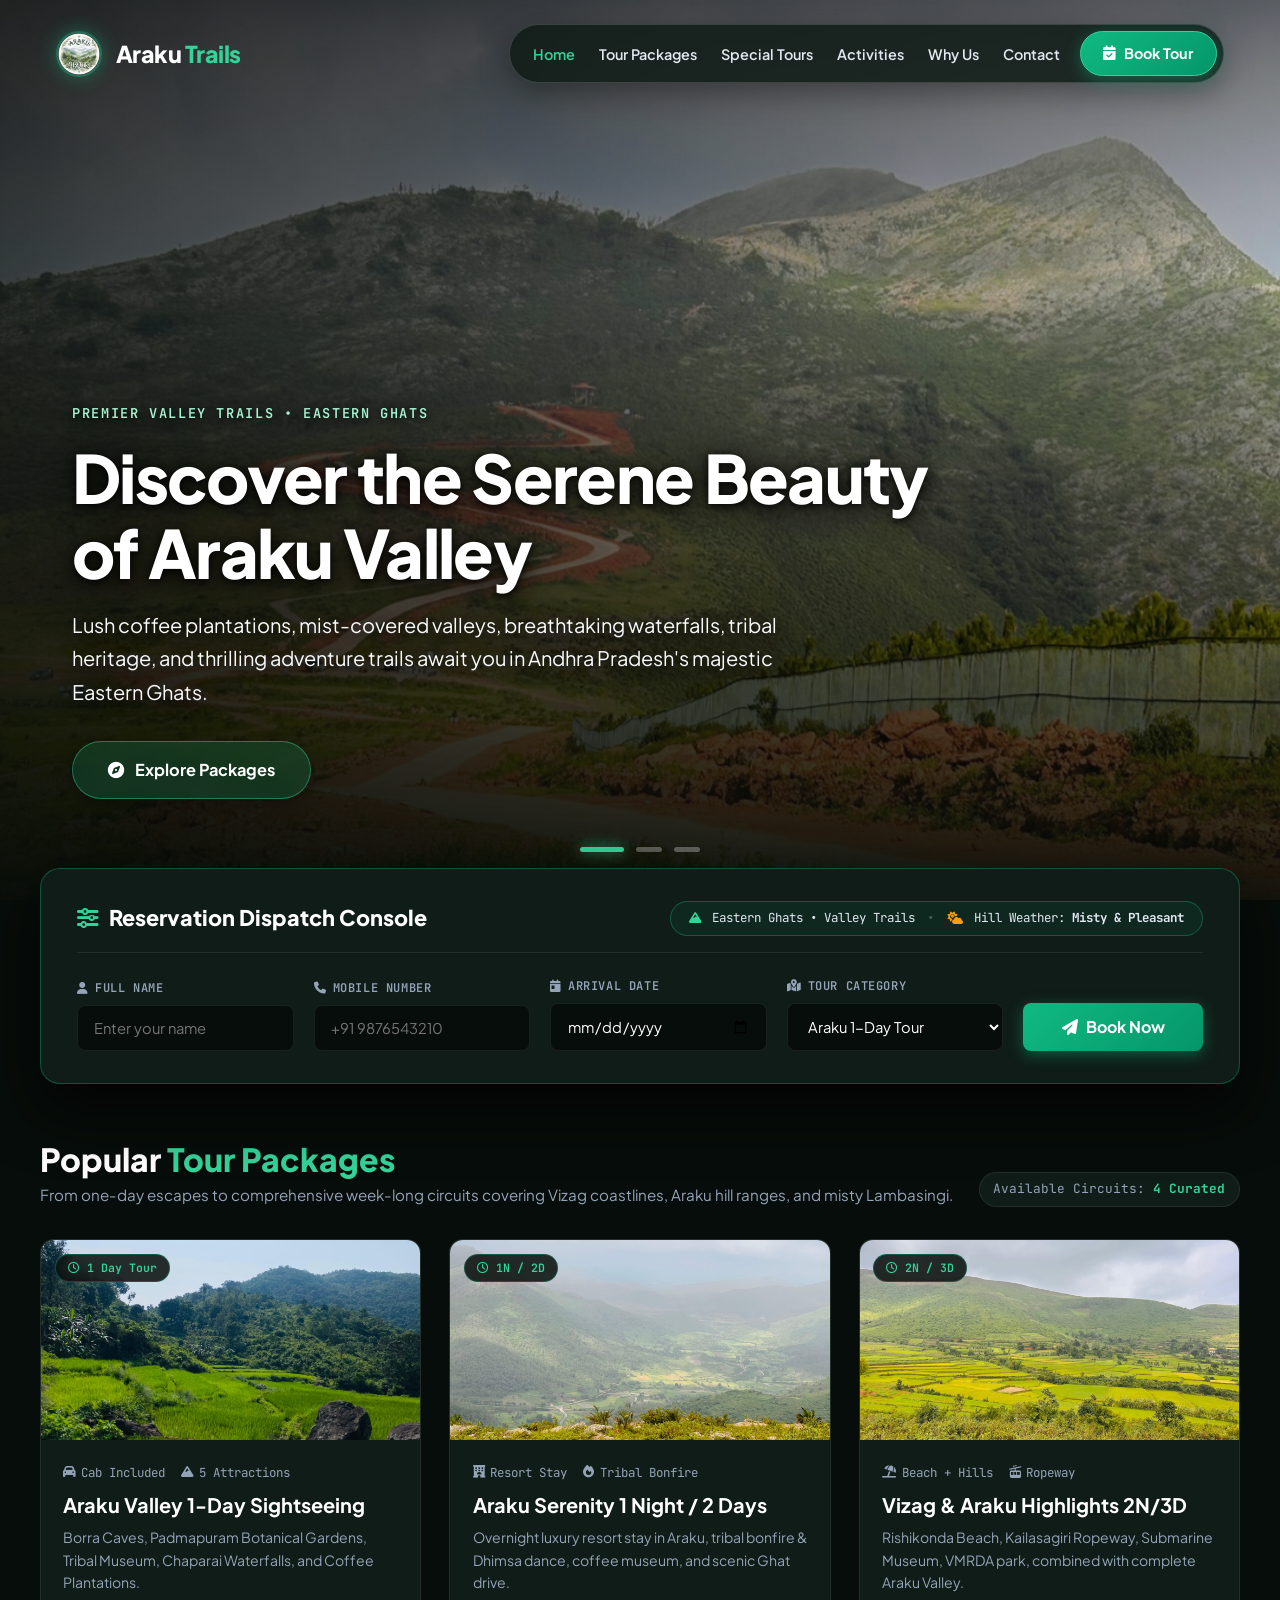
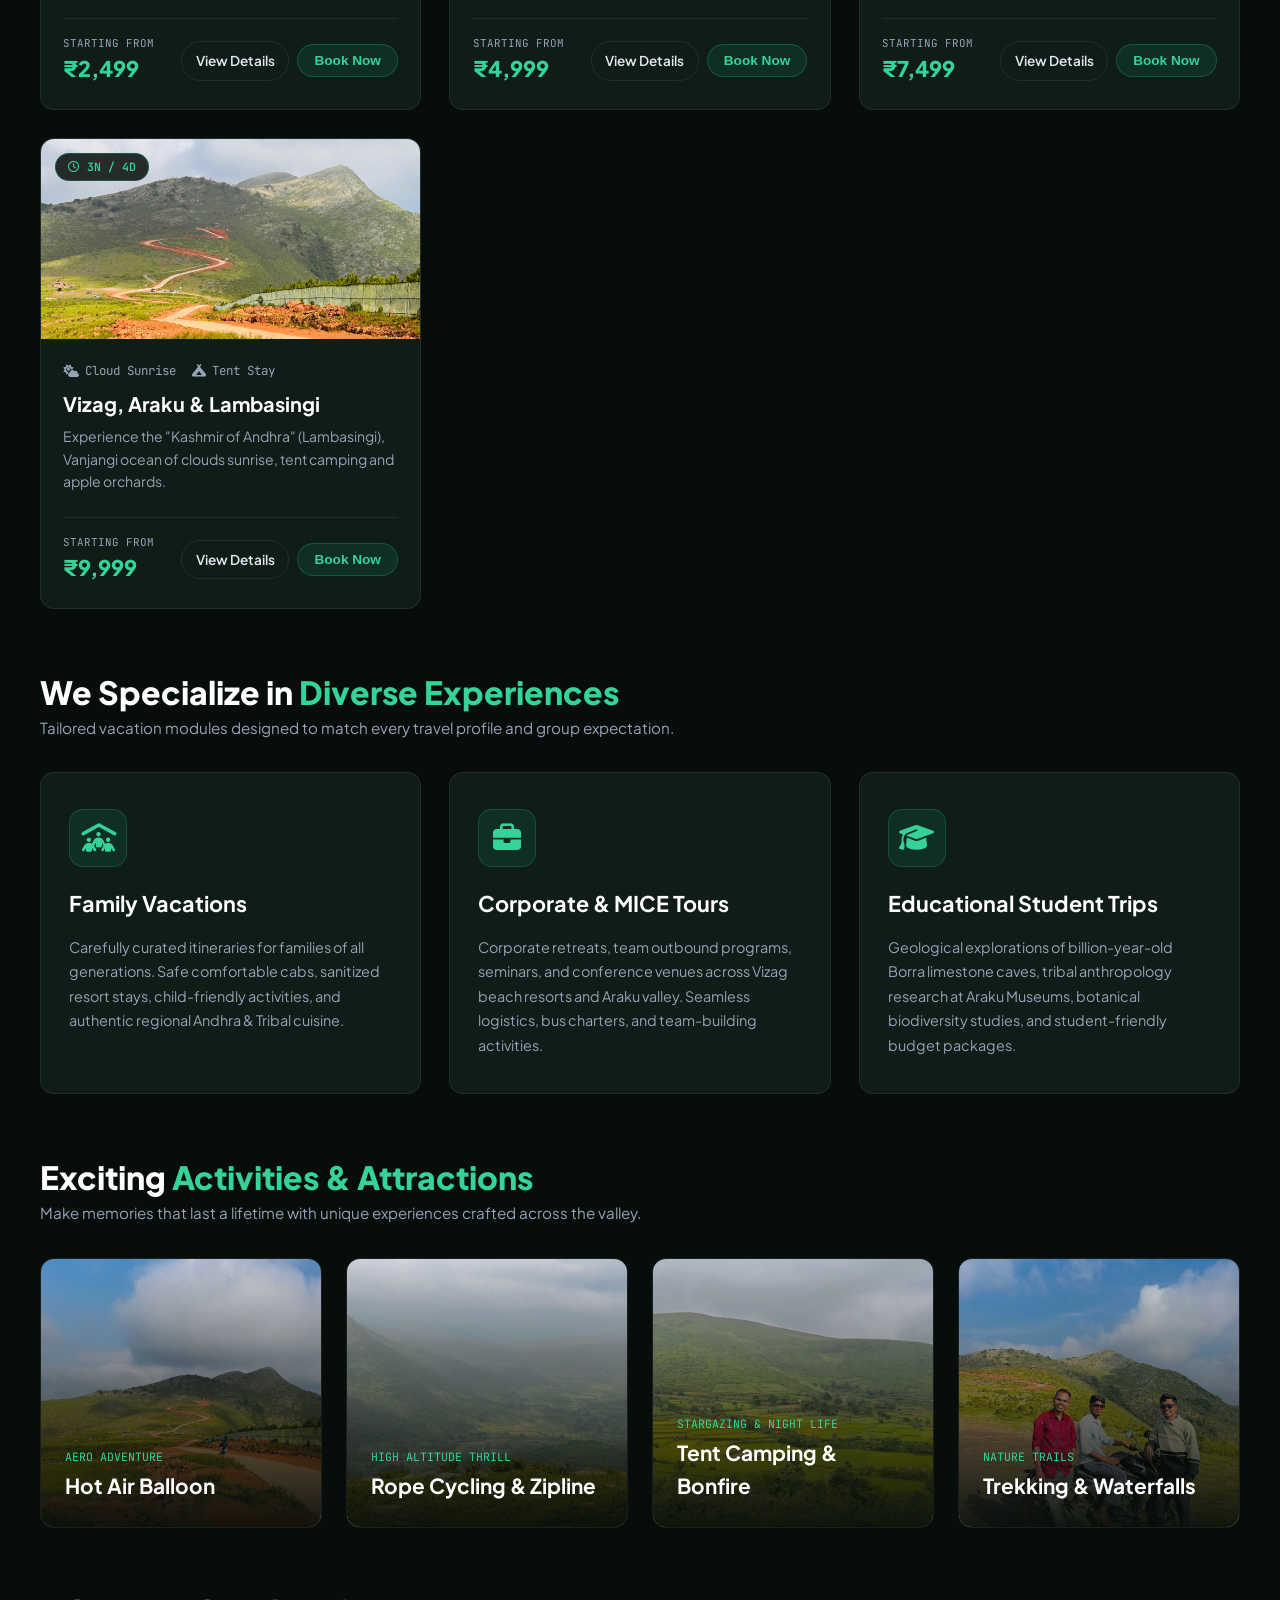
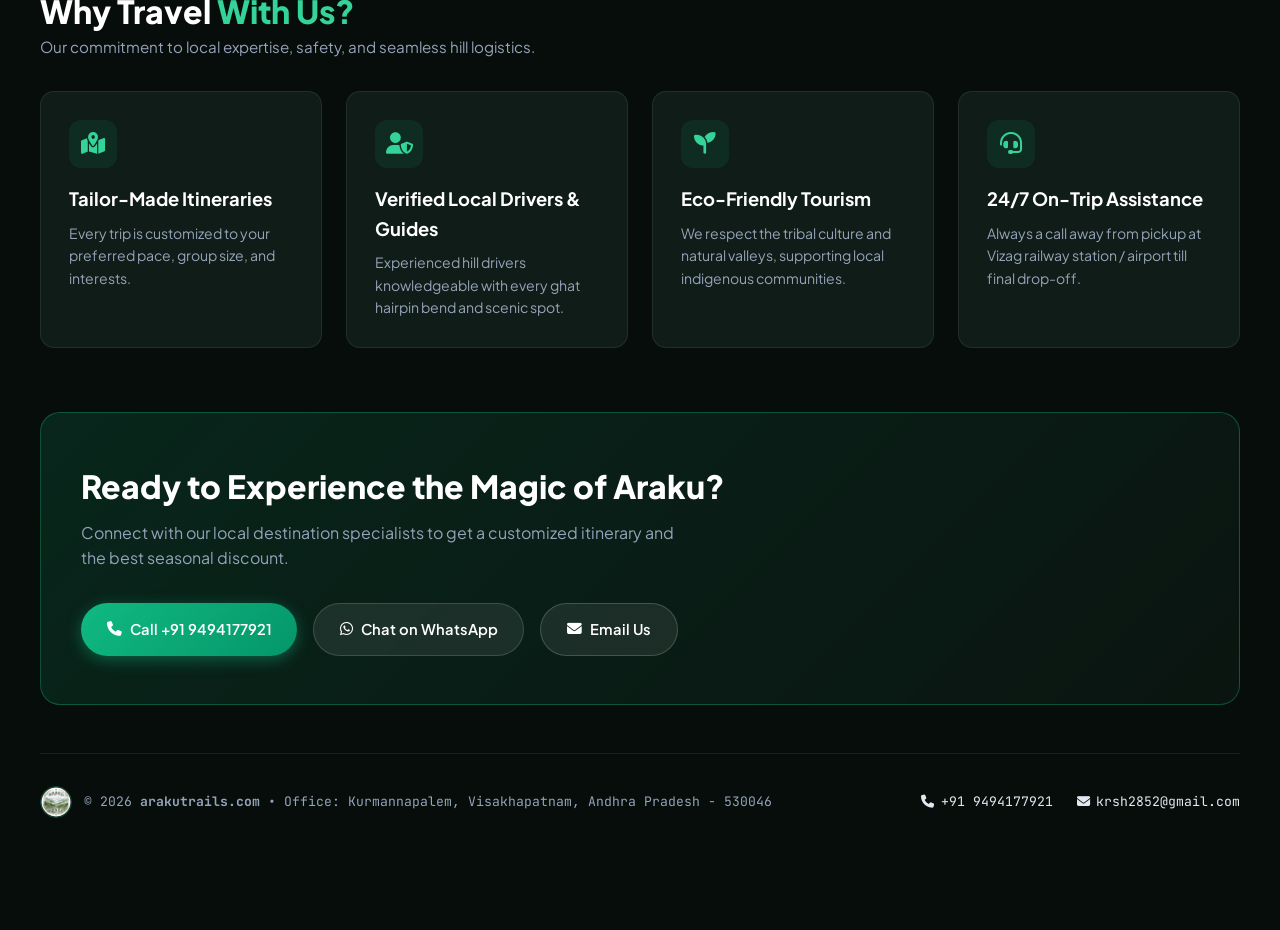
==== commit cb7a6c11: "hello" ====
--- a/index.html
+++ b/index.html
@@ -20,110 +20,134 @@
   <link rel="icon" type="image/png" sizes="64x64" href="images/favicon-64.png">
   <link rel="apple-touch-icon" href="images/arakutrails-logo-128.png">
 
+  <!-- Preload First Hero Image for Zero Latency First Paint -->
+  <link rel="preload" as="image" href="images/WhatsApp%20Image%202026-10-12%20at%2020.30.45.jpeg">
+
   <!-- Consolidated Optimized Stylesheet -->
   <link rel="stylesheet" href="css/style.css">
 </head>
 
 <body>
 
-  <div class="app-layout">
-
-    <!-- Fixed Left Explorer Console / Sidebar -->
-    <aside class="app-sidebar" id="appSidebar">
-      <a href="index.html" class="brand-widget">
-        <img src="images/arakutrails-logo-128.png" alt="Araku Trails Logo" class="brand-logo-img" width="48" height="48">
-        <div class="brand-name">Araku <span>Trails</span></div>
+  <!-- Floating Pekoe-Style Navigation Header -->
+  <header class="pekoe-header" id="pekoeHeader">
+    <div class="pekoe-header-inner">
+      <a href="index.html" class="pekoe-brand">
+        <img src="images/arakutrails-logo-128.png" alt="Araku Trails Logo" class="pekoe-logo-img" width="46" height="46">
+        <div class="pekoe-brand-text">Araku <span>Trails</span></div>
       </a>
 
-      <!-- Region & Hill Weather Status Box -->
-      <div class="sidebar-status-box">
-        <div class="sidebar-status-item">
-          <i class="fa-solid fa-mountain" style="color: var(--emerald-bright);"></i>
-          <span><strong>Eastern Ghats</strong> &bull; Valley Trails</span>
-        </div>
-        <div class="sidebar-status-item">
-          <i class="fa-solid fa-cloud-sun" id="weatherIcon" style="color: var(--amber-star);"></i>
-          <span id="weatherDisplay">Hill Weather: <strong>Misty &amp; Pleasant</strong></span>
-        </div>
+      <div class="pekoe-header-right">
+        <nav class="pekoe-nav-pill">
+          <ul class="pekoe-nav-links">
+            <li><a href="#home" class="active">Home</a></li>
+            <li><a href="#packages">Tour Packages</a></li>
+            <li><a href="#specialties">Special Tours</a></li>
+            <li><a href="#activities">Activities</a></li>
+            <li><a href="#about">Why Us</a></li>
+            <li><a href="#contact">Contact</a></li>
+          </ul>
+          <a href="#booking-console" class="pekoe-nav-cta">
+            <i class="fa-solid fa-calendar-check"></i> Book Tour
+          </a>
+        </nav>
       </div>
 
-      <div class="console-nav-title">Navigation Console</div>
-      <ul class="console-nav-list">
-        <li class="console-nav-item active"><a href="#home"><i class="fa-solid fa-compass"></i> Home Spotlight</a></li>
-        <li class="console-nav-item"><a href="#booking-console"><i class="fa-solid fa-calendar-check"></i> Booking
-            Console</a></li>
-        <li class="console-nav-item"><a href="#packages"><i class="fa-solid fa-layer-group"></i> Tour Packages</a></li>
-        <li class="console-nav-item"><a href="#specialties"><i class="fa-solid fa-crown"></i> Special Tours</a></li>
-        <li class="console-nav-item"><a href="#activities"><i class="fa-solid fa-parachute-box"></i> Activities</a></li>
-        <li class="console-nav-item"><a href="#about"><i class="fa-solid fa-shield-halved"></i> Why Araku Trails</a>
-        </li>
-        <li class="console-nav-item"><a href="#contact"><i class="fa-solid fa-headset"></i> Contact Support</a></li>
-      </ul>
-
-      <!-- Active Support Hotline Box -->
-      <div class="sidebar-hotline">
-        <div class="hotline-badge">
-          <span class="pulse-dot"></span> 24/7 Priority Desk
-        </div>
-        <a href="tel:+919494177921" class="hotline-num">+91 9494177921</a>
-        <a href="mailto:krsh2852@gmail.com" class="hotline-email">krsh2852@gmail.com</a>
-        <a href="https://wa.me/919494177921?text=Hello%20Araku%20Trails,%20I%20want%20to%20plan%20a%20trip"
-          target="_blank" class="hotline-whatsapp-btn">
-          <i class="fa-brands fa-whatsapp"></i> Chat on WhatsApp
+      <!-- Mobile Menu Button -->
+      <button class="pekoe-mobile-menu-btn" id="pekoeMenuBtn" aria-label="Open Navigation">
+        <i class="fa-solid fa-bars"></i> <span>MENU</span>
+      </button>
+    </div>
+  </header>
+
+  <!-- Mobile Drawer Menu -->
+  <div class="pekoe-mobile-drawer" id="pekoeMobileDrawer">
+    <div class="pekoe-drawer-header">
+      <a href="index.html" class="pekoe-brand" onclick="closeMobileDrawer()">
+        <img src="images/arakutrails-logo-128.png" alt="Araku Trails Logo" class="pekoe-logo-img" width="40" height="40">
+        <div class="pekoe-brand-text">Araku <span>Trails</span></div>
+      </a>
+      <button class="pekoe-drawer-close" onclick="closeMobileDrawer()" aria-label="Close Navigation">&times;</button>
+    </div>
+
+    <!-- Weather & Region Info in Drawer -->
+    <div class="sidebar-status-box" style="margin-bottom: 1.5rem;">
+      <div class="sidebar-status-item">
+        <i class="fa-solid fa-mountain" style="color: var(--emerald-bright);"></i>
+        <span><strong>Eastern Ghats</strong> &bull; Valley Trails</span>
+      </div>
+      <div class="sidebar-status-item">
+        <i class="fa-solid fa-cloud-sun" style="color: var(--amber-star);"></i>
+        <span id="weatherDrawerDisplay">Hill Weather: <strong>Misty &amp; Pleasant</strong></span>
+      </div>
+    </div>
+
+    <ul class="pekoe-drawer-links">
+      <li><a href="#home" onclick="closeMobileDrawer()"><i class="fa-solid fa-compass"></i> Home</a></li>
+      <li><a href="#booking-console" onclick="closeMobileDrawer()"><i class="fa-solid fa-calendar-check"></i> Booking Console</a></li>
+      <li><a href="#packages" onclick="closeMobileDrawer()"><i class="fa-solid fa-layer-group"></i> Tour Packages</a></li>
+      <li><a href="#specialties" onclick="closeMobileDrawer()"><i class="fa-solid fa-crown"></i> Special Tours</a></li>
+      <li><a href="#activities" onclick="closeMobileDrawer()"><i class="fa-solid fa-parachute-box"></i> Activities</a></li>
+      <li><a href="#about" onclick="closeMobileDrawer()"><i class="fa-solid fa-shield-halved"></i> Why Araku Trails</a></li>
+      <li><a href="#contact" onclick="closeMobileDrawer()"><i class="fa-solid fa-headset"></i> Contact Support</a></li>
+    </ul>
+
+    <!-- 24/7 Priority Desk in Drawer -->
+    <div class="sidebar-hotline" style="margin-top: auto;">
+      <div class="hotline-badge">
+        <span class="pulse-dot"></span> 24/7 Priority Desk
+      </div>
+      <a href="tel:+919494177921" class="hotline-num">+91 9494177921</a>
+      <a href="mailto:krsh2852@gmail.com" class="hotline-email">krsh2852@gmail.com</a>
+      <a href="https://wa.me/919494177921?text=Hello%20Araku%20Trails,%20I%20want%20to%20plan%20a%20trip"
+        target="_blank" class="hotline-whatsapp-btn">
+        <i class="fa-brands fa-whatsapp"></i> Chat on WhatsApp
+      </a>
+    </div>
+  </div>
+
+  <!-- Full-Screen Edge-to-Edge Pekoe Hero Slider -->
+  <section class="pekoe-hero" id="home">
+    <!-- Background Photography Slides -->
+    <div class="pekoe-hero-slides">
+      <div class="pekoe-slide active"
+        style="background-image: url('images/WhatsApp%20Image%202026-10-12%20at%2020.30.45.jpeg'); background-position: center 40%;"></div>
+      <div class="pekoe-slide"
+        style="background-image: url('images/WhatsApp%20Image%202026-10-13%20at%2012.46.40%20AM.jpeg'); background-position: center 30%;"></div>
+      <div class="pekoe-slide"
+        style="background-image: url('images/WhatsApp%20Image%202026-10-12%20at%2020.30.45%20(1).jpeg'); background-position: center 50%;"></div>
+    </div>
+    <div class="pekoe-overlay"></div>
+
+    <!-- Floating Typography & Actions Overlay -->
+    <div class="pekoe-hero-content">
+      <div class="pekoe-eyebrow" id="heroEyebrow">
+        Premier Valley Trails &bull; Eastern Ghats
+      </div>
+      <h1 class="pekoe-title" id="heroTitle">
+        Discover the Serene Beauty of Araku Valley
+      </h1>
+      <p class="pekoe-desc" id="heroDesc">
+        Lush coffee plantations, mist-covered valleys, breathtaking waterfalls, tribal heritage, and thrilling adventure trails await you in Andhra Pradesh's majestic Eastern Ghats.
+      </p>
+      <div class="pekoe-actions">
+        <a href="#packages" class="pekoe-btn pekoe-btn-primary">
+          <i class="fa-solid fa-compass"></i> Explore Packages
         </a>
       </div>
-    </aside>
-
-    <!-- Main Workspace Area -->
-    <main class="app-main">
-
-      <!-- Mobile Top Bar (Only visible on screens <= 1024px) -->
-      <header class="mobile-header-bar">
-        <a href="index.html" style="display: flex; align-items: center; gap: 0.75rem; text-decoration: none;">
-          <img src="images/arakutrails-logo-128.png" alt="Araku Trails Logo" class="mobile-logo-img" width="36" height="36">
-          <div class="mobile-brand-title">Araku <span>Trails</span></div>
-        </a>
-        <button class="mobile-menu-btn" id="mobileMenuBtn" aria-label="Toggle Console">
-          <i class="fa-solid fa-bars"></i>
-        </button>
-      </header>
-
-      <!-- Hero Spotlight Dashboard Slider -->
-      <section class="hero-spotlight" id="home">
-        <div class="spotlight-bg-wrap">
-          <div class="spotlight-slide active"
-            style="background-image: url('images/WhatsApp%20Image%202026-10-12%20at%2020.30.45.jpeg'); background-position: center center;"></div>
-          <div class="spotlight-slide"
-            style="background-image: url('images/WhatsApp%20Image%202026-10-13%20at%2012.46.40%20AM.jpeg'); background-position: center center;"></div>
-          <div class="spotlight-slide"
-            style="background-image: url('images/WhatsApp%20Image%202026-10-12%20at%2020.30.45%20(1).jpeg'); background-position: center center;"></div>
-          <div class="spotlight-gradient"></div>
-        </div>
-
-        <div class="spotlight-content">
-          <h1 class="spotlight-title" id="heroTitle">
-            Discover the Serene Beauty of <span>Araku Valley</span>
-          </h1>
-          <p class="spotlight-desc" id="heroDesc">
-            Lush coffee plantations, mist-covered valleys, breathtaking waterfalls, tribal heritage, and thrilling
-            adventure trails await you in Andhra Pradesh's majestic Eastern Ghats.
-          </p>
-          <div class="spotlight-actions">
-            <a href="#packages" class="hero-btn hero-btn-primary">
-              <i class="fa-solid fa-compass"></i> Explore Packages
-            </a>
-          </div>
-        </div>
-
-        <!-- Slide Dot Indicators -->
-        <div class="hero-bottom-bar">
-          <div class="spotlight-controls">
-            <button class="spotlight-dot active" onclick="setSlide(0)" aria-label="Slide 1"></button>
-            <button class="spotlight-dot" onclick="setSlide(1)" aria-label="Slide 2"></button>
-            <button class="spotlight-dot" onclick="setSlide(2)" aria-label="Slide 3"></button>
-          </div>
-        </div>
-      </section>
+    </div>
+
+    <!-- Subtle Centered Slide Indicators -->
+    <div class="pekoe-dots-bar" id="pekoeDotsBar">
+      <button class="pekoe-dot active" onclick="setSlide(0)" aria-label="Slide 1: Araku Valley"></button>
+      <button class="pekoe-dot" onclick="setSlide(1)" aria-label="Slide 2: Vanjangi Clouds"></button>
+      <button class="pekoe-dot" onclick="setSlide(2)" aria-label="Slide 3: Bonfire &amp; Dhimsa"></button>
+    </div>
+  </section>
+
+  <!-- Main Website Content (Flowing naturally below the hero) -->
+  <main class="pekoe-main-content">
+    <div class="pekoe-container">
 
       <!-- Interactive Booking Console Card -->
       <section class="booking-console-card" id="booking-console">
@@ -131,8 +155,12 @@
           <div class="console-header-title">
             <i class="fa-solid fa-sliders"></i> Reservation Dispatch Console
           </div>
-          <div class="console-header-badge">
-            <i class="fa-solid fa-bolt"></i> Instant Confirmation &amp; Lead Dispatch
+          <div class="console-header-status" id="weatherDisplay">
+            <i class="fa-solid fa-mountain" style="color: var(--emerald-bright);"></i>
+            <span>Eastern Ghats &bull; Valley Trails</span>
+            <span class="status-sep">&bull;</span>
+            <i class="fa-solid fa-cloud-sun" id="weatherIcon" style="color: var(--amber-star);"></i>
+            <span>Hill Weather: <strong>Misty &amp; Pleasant</strong></span>
           </div>
         </div>
 
@@ -430,6 +458,9 @@
             target="_blank" class="btn-callout-chat">
             <i class="fa-brands fa-whatsapp"></i> Chat on WhatsApp
           </a>
+          <a href="mailto:krsh2852@gmail.com" class="btn-callout-email">
+            <i class="fa-solid fa-envelope"></i> Email Us
+          </a>
         </div>
       </section>
 
@@ -448,8 +479,8 @@
         </div>
       </footer>
 
-    </main>
-  </div>
+    </div>
+  </main>
 
   <!-- Quick Booking Modal Popup -->
   <div class="modal" id="bookingModal">
@@ -487,9 +518,38 @@
     // Set current year
     document.getElementById('currentYear').textContent = new Date().getFullYear();
 
+    // Floating Header Scroll Effect
+    const pekoeHeader = document.getElementById('pekoeHeader');
+    window.addEventListener('scroll', () => {
+      if (window.scrollY > 50) {
+        pekoeHeader.classList.add('scrolled');
+      } else {
+        pekoeHeader.classList.remove('scrolled');
+      }
+    });
+
+    // Mobile Drawer Controls
+    const pekoeMenuBtn = document.getElementById('pekoeMenuBtn');
+    const pekoeMobileDrawer = document.getElementById('pekoeMobileDrawer');
+
+    function openMobileDrawer() {
+      pekoeMobileDrawer.classList.add('open');
+      document.body.style.overflow = 'hidden';
+    }
+
+    function closeMobileDrawer() {
+      pekoeMobileDrawer.classList.remove('open');
+      document.body.style.overflow = '';
+    }
+
+    if (pekoeMenuBtn) {
+      pekoeMenuBtn.addEventListener('click', openMobileDrawer);
+    }
+
     // Live Araku Valley Weather API (Open-Meteo Free API: 18.3273° N, 82.8775° E)
     async function fetchArakuWeather() {
       const displayElem = document.getElementById('weatherDisplay');
+      const drawerDisplay = document.getElementById('weatherDrawerDisplay');
       const iconElem = document.getElementById('weatherIcon');
       try {
         const response = await fetch(
@@ -511,17 +571,11 @@
         else if (code >= 80 && code <= 82) { condition = "Mountain Rain"; iconClass = "fa-cloud-showers-heavy"; }
         else if (code >= 95) { condition = "Ghat Thunderstorm"; iconClass = "fa-cloud-bolt"; }
 
-        if (displayElem) {
-          displayElem.innerHTML = `Hill Weather: <strong>${condition} (${temp}°C)</strong>`;
-        }
-        if (iconElem) {
-          iconElem.className = `fa-solid ${iconClass}`;
-        }
+        const weatherHTML = `<i class="fa-solid fa-mountain" style="color: var(--emerald-bright);"></i> <span>Eastern Ghats &bull; Valley Trails</span> <span class="status-sep">&bull;</span> <i class="fa-solid ${iconClass}" style="color: var(--amber-star);"></i> <span>Hill Weather: <strong>${condition} (${temp}°C)</strong></span>`;
+        if (displayElem) { displayElem.innerHTML = weatherHTML; }
+        if (drawerDisplay) { drawerDisplay.innerHTML = `Hill Weather: <strong>${condition} (${temp}°C)</strong>`; }
       } catch (err) {
         console.log("Weather API fallback:", err);
-        if (displayElem) {
-          displayElem.innerHTML = `Hill Weather: <strong>Misty &amp; Pleasant</strong>`;
-        }
       }
     }
     fetchArakuWeather();
@@ -531,49 +585,83 @@
     document.getElementById('travelDate').min = today;
     document.getElementById('modalDate').min = today;
 
-    // Mobile Sidebar Toggle
-    const mobileMenuBtn = document.getElementById('mobileMenuBtn');
-    const appSidebar = document.getElementById('appSidebar');
-
-    if (mobileMenuBtn) {
-      mobileMenuBtn.addEventListener('click', () => {
-        appSidebar.classList.toggle('open');
-      });
-    }
-
-    document.querySelectorAll('.console-nav-item a').forEach(link => {
-      link.addEventListener('click', () => {
-        document.querySelectorAll('.console-nav-item').forEach(item => item.classList.remove('active'));
-        link.parentElement.classList.add('active');
-        if (window.innerWidth <= 1024) {
-          appSidebar.classList.remove('open');
+    // Pekoe Hero Carousel Logic
+    const slides = document.querySelectorAll('.pekoe-slide');
+    const dots = document.querySelectorAll('.pekoe-dot');
+    let currentSlide = 0;
+
+    const slideData = [
+      {
+        eyebrow: "Premier Valley Trails &bull; Eastern Ghats",
+        title: "Discover the Serene Beauty of Araku Valley",
+        desc: "Lush coffee plantations, mist-covered valleys, breathtaking waterfalls, tribal heritage, and thrilling adventure trails await you in Andhra Pradesh's majestic Eastern Ghats."
+      },
+      {
+        eyebrow: "Ocean of Clouds &bull; Vanjangi Ridge (3,400 FT)",
+        title: "Experience Majestic Sunrises & Vanjangi Clouds",
+        desc: "Rise above the endless ocean of morning golden mist at 3,400 ft in Vanjangi Hills, followed by tranquil nature walks through ancient pine valleys and stream crossings."
+      },
+      {
+        eyebrow: "Tribal Heritage &bull; Eco Resorts",
+        title: "Stay in Forest Resorts with Bonfire & Dhimsa",
+        desc: "Immerse in indigenous tribal traditions, lively evening Dhimsa folk dances, bonfire nights under starlit mountain skies, and freshly roasted organic Araku coffee."
+      }
+    ];
+
+    function setSlide(index) {
+      if (index === currentSlide && slides[currentSlide].classList.contains('active')) return;
+      slides[currentSlide].classList.remove('active');
+      if (dots[currentSlide]) dots[currentSlide].classList.remove('active');
+      currentSlide = (index + slides.length) % slides.length;
+      slides[currentSlide].classList.add('active');
+      if (dots[currentSlide]) dots[currentSlide].classList.add('active');
+
+      document.getElementById('heroEyebrow').innerHTML = slideData[currentSlide].eyebrow;
+      document.getElementById('heroTitle').innerHTML = slideData[currentSlide].title;
+      document.getElementById('heroDesc').innerHTML = slideData[currentSlide].desc;
+    }
+
+    function prevSlide() {
+      setSlide(currentSlide - 1);
+      resetAutoTimer();
+    }
+
+    function nextSlide() {
+      setSlide(currentSlide + 1);
+      resetAutoTimer();
+    }
+
+    // Auto Slide Timer (every 6 seconds)
+    let slideInterval = setInterval(() => {
+      setSlide(currentSlide + 1);
+    }, 6000);
+
+    function resetAutoTimer() {
+      clearInterval(slideInterval);
+      slideInterval = setInterval(() => {
+        setSlide(currentSlide + 1);
+      }, 6000);
+    }
+
+    // Smooth Touch Swipe for Mobile & Tablet
+    const heroSection = document.getElementById('home');
+    let touchStartX = 0;
+    let touchEndX = 0;
+
+    if (heroSection) {
+      heroSection.addEventListener('touchstart', (e) => {
+        touchStartX = e.changedTouches[0].clientX;
+      }, { passive: true });
+
+      heroSection.addEventListener('touchend', (e) => {
+        touchEndX = e.changedTouches[0].clientX;
+        if (touchStartX - touchEndX > 45) {
+          nextSlide();
+        } else if (touchEndX - touchStartX > 45) {
+          prevSlide();
         }
-      });
-    });
-
-    // Spotlight Carousel Logic
-    const slides = document.querySelectorAll('.spotlight-slide');
-    const dots = document.querySelectorAll('.spotlight-dot');
-    let currentSlide = 0;
-    const slideHeadlines = [
-      "Discover the Serene Beauty of <span>Araku Valley</span>",
-      "Experience Majestic Sunrises &amp; <span>Vanjangi Clouds</span>",
-      "Stay in Forest Resorts with <span>Bonfire &amp; Dhimsa</span>"
-    ];
-
-    function setSlide(index) {
-      slides[currentSlide].classList.remove('active');
-      dots[currentSlide].classList.remove('active');
-      currentSlide = index;
-      slides[currentSlide].classList.add('active');
-      dots[currentSlide].classList.add('active');
-      document.getElementById('heroTitle').innerHTML = slideHeadlines[currentSlide];
-    }
-
-    setInterval(() => {
-      let nextIndex = (currentSlide + 1) % slides.length;
-      setSlide(nextIndex);
-    }, 5500);
+      }, { passive: true });
+    }
 
     // Modal Popup Controls
     const bookingModal = document.getElementById('bookingModal');
--- a/css/style.css
+++ b/css/style.css
@@ -322,6 +322,596 @@
 }
 
 /* ========================================================
+   PEKOE TRAIL AESTHETIC - FULL-BLEED LANDING PAGE LAYOUT
+======================================================== */
+.pekoe-header {
+  position: absolute;
+  top: 0;
+  left: 0;
+  right: 0;
+  z-index: 100;
+  padding: 1.5rem 3.5rem;
+  transition: var(--transition);
+}
+
+.pekoe-header.scrolled {
+  position: fixed;
+  background: rgba(7, 13, 10, 0.92);
+  backdrop-filter: blur(16px);
+  -webkit-backdrop-filter: blur(16px);
+  border-bottom: 1px solid var(--panel-border);
+  padding: 0.9rem 3.5rem;
+  box-shadow: 0 10px 30px rgba(0, 0, 0, 0.5);
+}
+
+.pekoe-header-inner {
+  max-width: 1440px;
+  margin: 0 auto;
+  display: flex;
+  align-items: center;
+  justify-content: space-between;
+  gap: 2rem;
+}
+
+.pekoe-brand {
+  display: flex;
+  align-items: center;
+  gap: 0.85rem;
+  text-decoration: none;
+  flex-shrink: 0;
+}
+
+.pekoe-logo-img {
+  width: 46px;
+  height: 46px;
+  border-radius: 50%;
+  object-fit: cover;
+  box-shadow: 0 0 18px rgba(16, 185, 129, 0.4);
+  border: 2px solid rgba(16, 185, 129, 0.45);
+  background: rgba(255, 255, 255, 0.05);
+  transition: var(--transition);
+}
+
+.pekoe-brand:hover .pekoe-logo-img {
+  transform: rotate(4deg) scale(1.05);
+  border-color: var(--emerald-bright);
+}
+
+.pekoe-brand-text {
+  font-family: var(--font-brand);
+  font-size: 1.45rem;
+  font-weight: 800;
+  color: #ffffff;
+  letter-spacing: -0.02em;
+}
+
+.pekoe-brand-text span {
+  color: var(--emerald-bright);
+}
+
+.pekoe-header-right {
+  display: flex;
+  flex-direction: column;
+  align-items: flex-end;
+  gap: 0.6rem;
+}
+
+.pekoe-top-status {
+  display: flex;
+  align-items: center;
+  gap: 1.25rem;
+  font-family: var(--font-mono);
+  font-size: 0.78rem;
+  color: #cbd5e1;
+}
+
+.pekoe-top-status i {
+  color: var(--emerald-bright);
+}
+
+.pekoe-nav-pill {
+  display: flex;
+  align-items: center;
+  background: rgba(16, 28, 23, 0.85);
+  backdrop-filter: blur(16px);
+  -webkit-backdrop-filter: blur(16px);
+  border: 1px solid rgba(255, 255, 255, 0.15);
+  border-radius: var(--radius-pill);
+  padding: 0.35rem 0.4rem 0.35rem 1.4rem;
+  box-shadow: 0 10px 30px rgba(0, 0, 0, 0.35);
+}
+
+.pekoe-nav-links {
+  display: flex;
+  align-items: center;
+  list-style: none;
+  gap: 1.5rem;
+  margin: 0;
+  padding: 0;
+}
+
+.pekoe-nav-links a {
+  color: #e2e8f0;
+  font-family: var(--font-body);
+  font-size: 0.9rem;
+  font-weight: 600;
+  text-decoration: none;
+  transition: var(--transition);
+  position: relative;
+  padding: 0.25rem 0;
+}
+
+.pekoe-nav-links a:hover,
+.pekoe-nav-links a.active {
+  color: var(--emerald-bright);
+}
+
+.pekoe-nav-cta {
+  display: inline-flex;
+  align-items: center;
+  gap: 0.5rem;
+  background: linear-gradient(135deg, #10b981 0%, #059669 100%);
+  color: #ffffff;
+  font-family: var(--font-brand);
+  font-weight: 700;
+  font-size: 0.9rem;
+  text-decoration: none;
+  padding: 0.65rem 1.4rem;
+  border-radius: var(--radius-pill);
+  margin-left: 1.25rem;
+  box-shadow: 0 4px 16px rgba(16, 185, 129, 0.4);
+  transition: var(--transition);
+  border: 1px solid #34d399;
+  white-space: nowrap;
+}
+
+.pekoe-nav-cta:hover {
+  transform: translateY(-1px);
+  box-shadow: 0 6px 22px rgba(16, 185, 129, 0.6);
+  background: linear-gradient(135deg, #34d399 0%, #10b981 100%);
+  color: #022c15;
+}
+
+.pekoe-mobile-menu-btn {
+  display: none;
+  align-items: center;
+  gap: 0.5rem;
+  background: rgba(16, 28, 23, 0.85);
+  border: 1px solid var(--border-accent);
+  color: #ffffff;
+  font-family: var(--font-mono);
+  font-size: 0.82rem;
+  font-weight: 700;
+  padding: 0.6rem 1.1rem;
+  border-radius: var(--radius-sm);
+  cursor: pointer;
+  backdrop-filter: blur(8px);
+  transition: var(--transition);
+}
+
+.pekoe-mobile-menu-btn:hover {
+  background: var(--emerald-glow);
+  color: #022c15;
+}
+
+/* Mobile Slide Drawer */
+.pekoe-mobile-drawer {
+  position: fixed;
+  inset: 0;
+  background: rgba(7, 13, 10, 0.98);
+  z-index: 10000;
+  padding: 2rem 1.5rem;
+  display: flex;
+  flex-direction: column;
+  opacity: 0;
+  pointer-events: none;
+  transition: all 0.3s cubic-bezier(0.4, 0, 0.2, 1);
+  backdrop-filter: blur(16px);
+  overflow-y: auto;
+}
+
+.pekoe-mobile-drawer.open {
+  opacity: 1;
+  pointer-events: auto;
+}
+
+.pekoe-drawer-header {
+  display: flex;
+  align-items: center;
+  justify-content: space-between;
+  border-bottom: 1px solid var(--panel-border);
+  padding-bottom: 1.25rem;
+  margin-bottom: 1.75rem;
+}
+
+.pekoe-drawer-close {
+  background: rgba(255, 255, 255, 0.08);
+  border: 1px solid var(--panel-border);
+  color: #ffffff;
+  width: 42px;
+  height: 42px;
+  border-radius: var(--radius-sm);
+  font-size: 1.6rem;
+  display: flex;
+  align-items: center;
+  justify-content: center;
+  cursor: pointer;
+}
+
+.pekoe-drawer-links {
+  list-style: none;
+  display: flex;
+  flex-direction: column;
+  gap: 0.75rem;
+  margin-bottom: 2rem;
+}
+
+.pekoe-drawer-links a {
+  color: #ffffff;
+  font-size: 1.15rem;
+  font-weight: 600;
+  text-decoration: none;
+  display: flex;
+  align-items: center;
+  gap: 0.75rem;
+  padding: 0.75rem 0.5rem;
+  border-radius: var(--radius-sm);
+  transition: var(--transition);
+}
+
+.pekoe-drawer-links a:hover,
+.pekoe-drawer-links a.active {
+  color: var(--emerald-bright);
+  background: rgba(16, 185, 129, 0.12);
+  padding-left: 0.85rem;
+}
+
+/* Full-Screen Edge-to-Edge Pekoe Hero */
+.pekoe-hero {
+  position: relative;
+  width: 100%;
+  height: 100vh;
+  min-height: 680px;
+  overflow: hidden;
+  display: flex;
+  flex-direction: column;
+  justify-content: flex-end;
+  padding: 0 4.5rem 3rem;
+}
+
+.pekoe-hero-slides {
+  position: absolute;
+  inset: 0;
+  z-index: 1;
+}
+
+.pekoe-slide {
+  position: absolute;
+  inset: 0;
+  opacity: 0;
+  background-size: cover;
+  background-repeat: no-repeat;
+  transition: opacity 1.3s cubic-bezier(0.4, 0, 0.2, 1);
+  will-change: opacity;
+  image-rendering: -webkit-optimize-contrast;
+}
+
+.pekoe-slide.active {
+  opacity: 1;
+}
+
+.pekoe-overlay {
+  position: absolute;
+  inset: 0;
+  z-index: 2;
+  pointer-events: none;
+  background:
+    linear-gradient(180deg, rgba(0, 0, 0, 0.55) 0%, rgba(0, 0, 0, 0.1) 32%, rgba(0, 0, 0, 0.45) 65%, rgba(7, 13, 10, 0.95) 100%),
+    linear-gradient(90deg, rgba(7, 13, 10, 0.72) 0%, rgba(7, 13, 10, 0.35) 50%, transparent 100%);
+}
+
+/* Subtle Dot Indicators (Replaces bulky arrows & ticker) */
+.pekoe-dots-bar {
+  position: relative;
+  z-index: 10;
+  display: flex;
+  align-items: center;
+  justify-content: center;
+  gap: 0.75rem;
+  margin-top: 1.5rem;
+}
+
+.pekoe-dot {
+  width: 26px;
+  height: 5px;
+  border-radius: var(--radius-pill);
+  background: rgba(255, 255, 255, 0.3);
+  border: none;
+  cursor: pointer;
+  transition: all 0.3s cubic-bezier(0.4, 0, 0.2, 1);
+  padding: 0;
+}
+
+.pekoe-dot.active {
+  width: 44px;
+  background: var(--emerald-bright);
+  box-shadow: 0 0 14px rgba(52, 211, 153, 0.8);
+}
+
+/* Hero Content on Image */
+.pekoe-hero-content {
+  position: relative;
+  z-index: 5;
+  max-width: 900px;
+  margin-bottom: 1.5rem;
+}
+
+.pekoe-eyebrow {
+  display: inline-flex;
+  align-items: center;
+  gap: 0.5rem;
+  font-family: var(--font-mono);
+  font-size: 0.85rem;
+  font-weight: 600;
+  color: #a7f3d0;
+  text-transform: uppercase;
+  letter-spacing: 0.12em;
+  margin-bottom: 1rem;
+  text-shadow: 0 2px 10px rgba(0, 0, 0, 0.95);
+}
+
+.pekoe-title {
+  font-family: var(--font-brand);
+  font-size: clamp(2.5rem, 5.2vw, 4.4rem);
+  font-weight: 800;
+  color: #ffffff;
+  line-height: 1.12;
+  margin-bottom: 1.15rem;
+  letter-spacing: -0.025em;
+  text-shadow: 0 4px 28px rgba(0, 0, 0, 0.95), 0 2px 8px rgba(0, 0, 0, 0.9);
+}
+
+.pekoe-title span {
+  color: #ffffff;
+}
+
+.pekoe-desc {
+  font-family: var(--font-body);
+  font-size: clamp(1.05rem, 1.7vw, 1.25rem);
+  color: #f8fafc;
+  line-height: 1.68;
+  max-width: 760px;
+  margin-bottom: 2rem;
+  text-shadow: 0 3px 16px rgba(0, 0, 0, 0.95);
+}
+
+.pekoe-actions {
+  display: flex;
+  align-items: center;
+  gap: 1.1rem;
+  flex-wrap: wrap;
+}
+
+.pekoe-btn {
+  display: inline-flex;
+  align-items: center;
+  gap: 0.65rem;
+  padding: 0.95rem 2.2rem;
+  border-radius: var(--radius-pill);
+  font-family: var(--font-body);
+  font-weight: 700;
+  font-size: 1.02rem;
+  text-decoration: none;
+  transition: var(--transition);
+  cursor: pointer;
+  white-space: nowrap;
+}
+
+.pekoe-btn-primary {
+  background: rgba(16, 185, 129, 0.18);
+  color: #ffffff;
+  border: 1.5px solid rgba(52, 211, 153, 0.45);
+  box-shadow: 0 4px 16px rgba(0, 0, 0, 0.35);
+  backdrop-filter: blur(8px);
+  -webkit-backdrop-filter: blur(8px);
+}
+
+.pekoe-btn-primary:hover {
+  transform: translateY(-2px);
+  box-shadow: 0 6px 20px rgba(16, 185, 129, 0.25);
+  background: rgba(16, 185, 129, 0.3);
+  border-color: var(--emerald-bright);
+  color: #ffffff;
+}
+
+/* Console Header Destination & Weather Status */
+.console-header-status {
+  display: inline-flex;
+  align-items: center;
+  gap: 0.65rem;
+  background: rgba(16, 185, 129, 0.08);
+  border: 1px solid var(--border-accent);
+  border-radius: var(--radius-pill);
+  padding: 0.4rem 1.15rem;
+  font-family: var(--font-mono);
+  font-size: 0.78rem;
+  color: var(--text-bright);
+  flex-wrap: wrap;
+}
+
+.status-sep {
+  color: rgba(255, 255, 255, 0.25);
+  margin: 0 0.15rem;
+}
+
+/* Callout Email Us Action Button */
+.btn-callout-email {
+  background: rgba(255, 255, 255, 0.08);
+  border: 1px solid rgba(255, 255, 255, 0.18);
+  color: #ffffff;
+  text-decoration: none;
+  padding: 0.85rem 1.6rem;
+  border-radius: var(--radius-pill);
+  font-weight: 600;
+  font-size: 0.92rem;
+  display: inline-flex;
+  align-items: center;
+  gap: 0.5rem;
+  transition: var(--transition);
+}
+
+.btn-callout-email:hover {
+  background: rgba(255, 255, 255, 0.16);
+  border-color: rgba(255, 255, 255, 0.35);
+  transform: translateY(-1px);
+}
+
+/* Full Width Main Container Below Hero */
+.pekoe-main-content {
+  width: 100%;
+  background-color: var(--shell-bg);
+  position: relative;
+  z-index: 10;
+}
+
+.pekoe-container {
+  max-width: 1360px;
+  margin: 0 auto;
+  padding: 3.5rem 2.5rem 5rem;
+}
+
+.pekoe-container .booking-console-card {
+  margin-top: -5.5rem;
+  position: relative;
+  z-index: 20;
+  box-shadow: 0 25px 60px rgba(0, 0, 0, 0.75);
+}
+
+@media (max-width: 1200px) {
+  .pekoe-header {
+    padding: 1.25rem 2rem;
+  }
+
+  .pekoe-hero {
+    padding: 0 2.5rem 2.5rem;
+  }
+
+  .pekoe-container {
+    padding: 3rem 1.75rem 4rem;
+  }
+}
+
+@media (max-width: 1024px) {
+  .pekoe-header {
+    padding: 1rem 1.25rem;
+    background: linear-gradient(180deg, rgba(7, 13, 10, 0.9) 0%, rgba(7, 13, 10, 0.5) 75%, transparent 100%);
+  }
+
+  .pekoe-header.scrolled {
+    padding: 0.75rem 1.25rem;
+    background: rgba(7, 13, 10, 0.95);
+  }
+
+  .pekoe-header-right {
+    display: none;
+  }
+
+  .pekoe-mobile-menu-btn {
+    display: inline-flex;
+  }
+
+  .pekoe-hero {
+    padding: 7rem 1.5rem 2.5rem;
+    min-height: 100svh;
+    justify-content: flex-end;
+  }
+
+  .pekoe-hero-content {
+    margin-bottom: 1.25rem;
+  }
+
+  .pekoe-title {
+    font-size: clamp(2rem, 6.5vw, 2.85rem);
+    line-height: 1.15;
+    margin-bottom: 0.9rem;
+  }
+
+  .pekoe-desc {
+    font-size: 1rem;
+    line-height: 1.55;
+    margin-bottom: 1.5rem;
+  }
+
+  .pekoe-container {
+    padding: 2.5rem 1.25rem 3.5rem;
+  }
+
+  .pekoe-container .booking-console-card {
+    margin-top: 1.5rem;
+  }
+}
+
+@media (max-width: 768px) {
+  .pekoe-header {
+    padding: 0.85rem 1rem 1.25rem;
+  }
+
+  .pekoe-hero {
+    padding: 6.5rem 1.15rem 2rem;
+    min-height: 100svh;
+  }
+
+  .pekoe-eyebrow {
+    font-size: 0.75rem;
+    margin-bottom: 0.6rem;
+    letter-spacing: 0.08em;
+  }
+
+  .pekoe-title {
+    font-size: clamp(1.75rem, 6.8vw, 2.25rem);
+    line-height: 1.16;
+    margin-bottom: 0.75rem;
+  }
+
+  .pekoe-desc {
+    font-size: 0.92rem;
+    line-height: 1.52;
+    margin-bottom: 1.35rem;
+  }
+
+  .pekoe-actions {
+    flex-direction: column;
+    align-items: stretch;
+    gap: 0.75rem;
+    width: 100%;
+  }
+
+  .pekoe-btn {
+    width: 100%;
+    justify-content: center;
+    padding: 0.85rem 1.4rem;
+    font-size: 0.95rem;
+  }
+
+  .pekoe-dots-bar {
+    margin-top: 1.25rem;
+  }
+
+  .pekoe-dot {
+    width: 22px;
+    height: 4px;
+  }
+
+  .pekoe-dot.active {
+    width: 36px;
+  }
+
+  .pekoe-container {
+    padding: 2rem 1rem 3rem;
+  }
+}
+
+/* ========================================================
    HERO SPOTLIGHT DASHBOARD CAROUSEL (IMMERSIVE FULL-VIEWPORT COVER)
 ======================================================== */
 .hero-spotlight {
@@ -351,14 +941,13 @@
   background-size: cover;
   background-position: center center;
   background-repeat: no-repeat;
-  transition: opacity 1.2s ease-in-out, transform 7s cubic-bezier(0.25, 1, 0.5, 1);
-  transform: scale(1.05);
-  will-change: opacity, transform;
+  transition: opacity 1.4s ease-in-out;
+  will-change: opacity;
+  image-rendering: -webkit-optimize-contrast;
 }
 
 .spotlight-slide.active {
   opacity: 1;
-  transform: scale(1);
 }
 
 .spotlight-gradient {
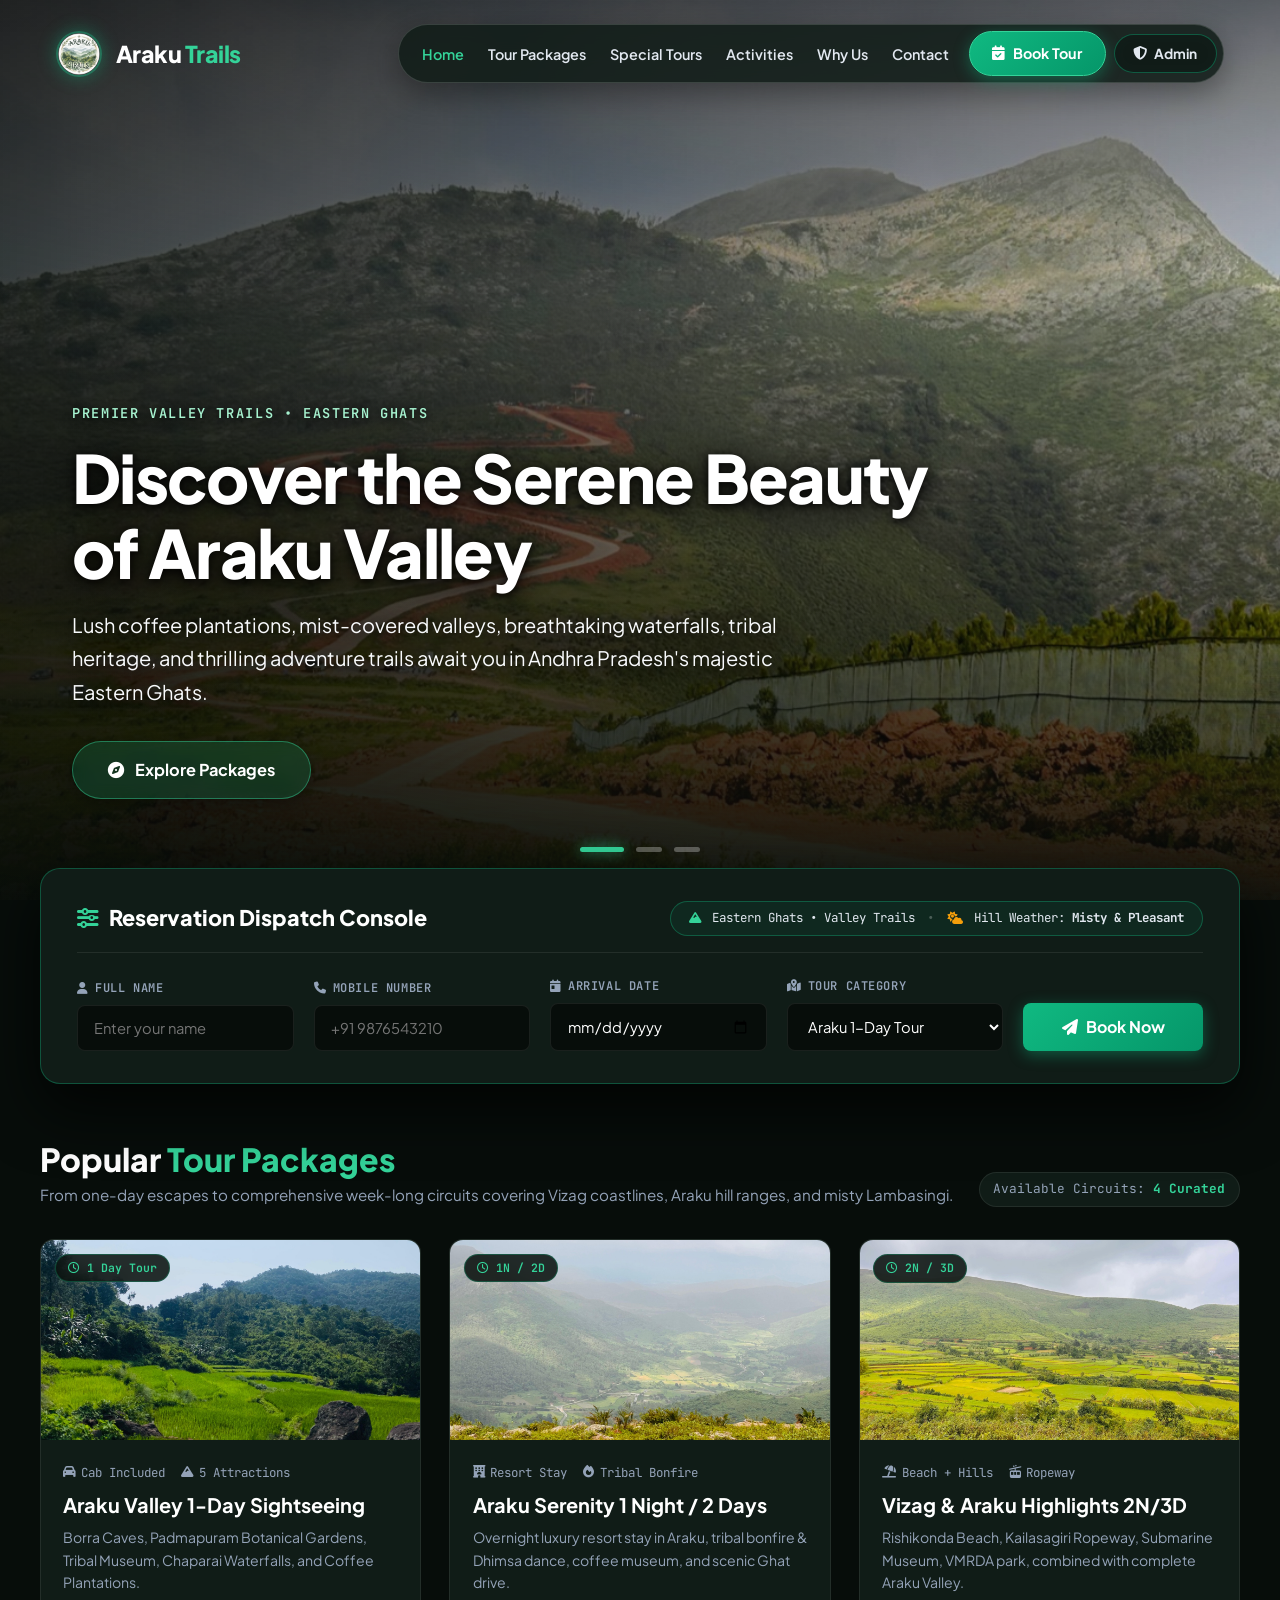
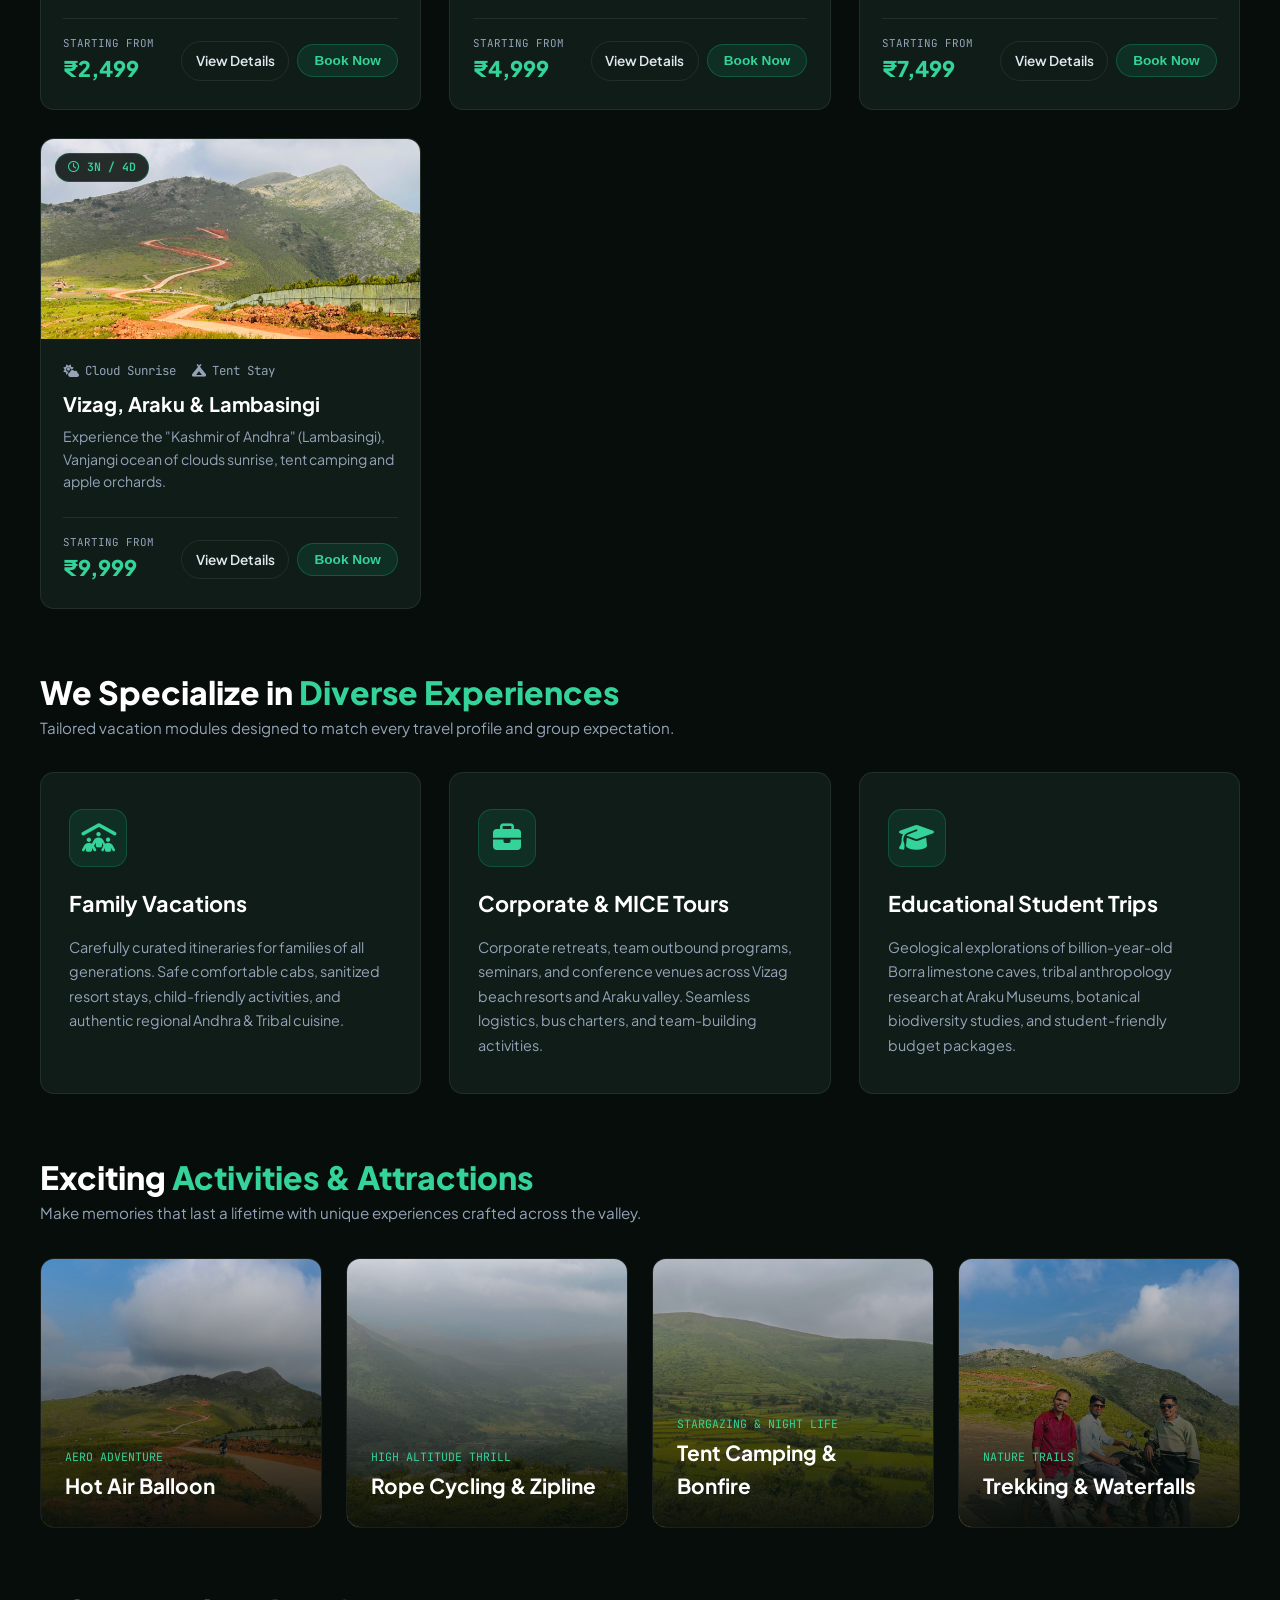
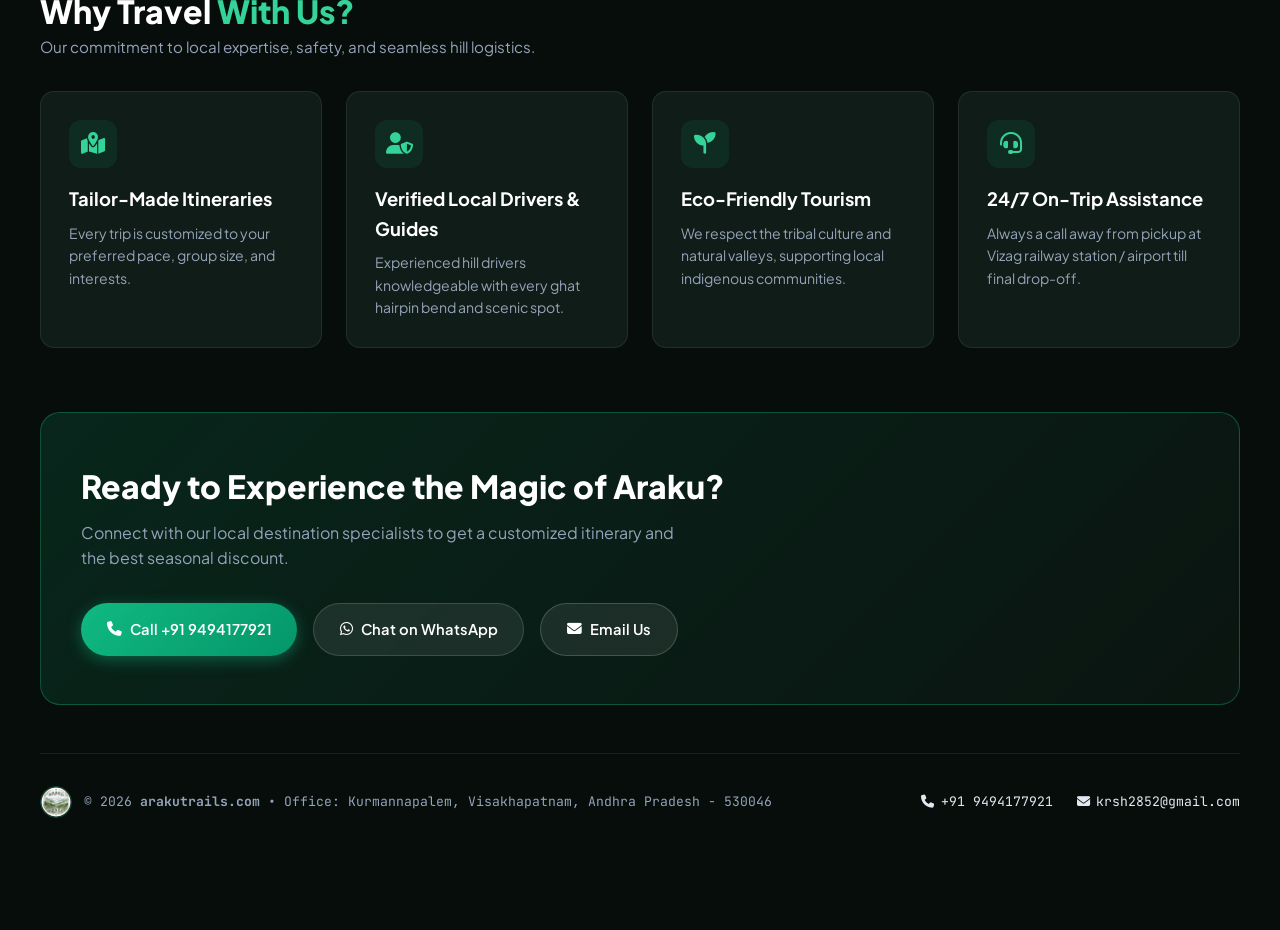
==== commit 44c13edb: "feat: add admin login, password reset and booked persons management console" ====
--- a/index.html
+++ b/index.html
@@ -33,7 +33,8 @@
   <header class="pekoe-header" id="pekoeHeader">
     <div class="pekoe-header-inner">
       <a href="index.html" class="pekoe-brand">
-        <img src="images/arakutrails-logo-128.png" alt="Araku Trails Logo" class="pekoe-logo-img" width="46" height="46">
+        <img src="images/arakutrails-logo-128.png" alt="Araku Trails Logo" class="pekoe-logo-img" width="46"
+          height="46">
         <div class="pekoe-brand-text">Araku <span>Trails</span></div>
       </a>
 
@@ -50,6 +51,10 @@
           <a href="#booking-console" class="pekoe-nav-cta">
             <i class="fa-solid fa-calendar-check"></i> Book Tour
           </a>
+          <button type="button" class="pekoe-admin-btn" id="adminLoginTrigger" onclick="openAdminModal('login')"
+            aria-label="Open Admin Console">
+            <i class="fa-solid fa-shield-halved"></i> Admin
+          </button>
         </nav>
       </div>
 
@@ -64,7 +69,8 @@
   <div class="pekoe-mobile-drawer" id="pekoeMobileDrawer">
     <div class="pekoe-drawer-header">
       <a href="index.html" class="pekoe-brand" onclick="closeMobileDrawer()">
-        <img src="images/arakutrails-logo-128.png" alt="Araku Trails Logo" class="pekoe-logo-img" width="40" height="40">
+        <img src="images/arakutrails-logo-128.png" alt="Araku Trails Logo" class="pekoe-logo-img" width="40"
+          height="40">
         <div class="pekoe-brand-text">Araku <span>Trails</span></div>
       </a>
       <button class="pekoe-drawer-close" onclick="closeMobileDrawer()" aria-label="Close Navigation">&times;</button>
@@ -84,12 +90,19 @@
 
     <ul class="pekoe-drawer-links">
       <li><a href="#home" onclick="closeMobileDrawer()"><i class="fa-solid fa-compass"></i> Home</a></li>
-      <li><a href="#booking-console" onclick="closeMobileDrawer()"><i class="fa-solid fa-calendar-check"></i> Booking Console</a></li>
-      <li><a href="#packages" onclick="closeMobileDrawer()"><i class="fa-solid fa-layer-group"></i> Tour Packages</a></li>
+      <li><a href="#booking-console" onclick="closeMobileDrawer()"><i class="fa-solid fa-calendar-check"></i> Booking
+          Console</a></li>
+      <li><a href="#packages" onclick="closeMobileDrawer()"><i class="fa-solid fa-layer-group"></i> Tour Packages</a>
+      </li>
       <li><a href="#specialties" onclick="closeMobileDrawer()"><i class="fa-solid fa-crown"></i> Special Tours</a></li>
-      <li><a href="#activities" onclick="closeMobileDrawer()"><i class="fa-solid fa-parachute-box"></i> Activities</a></li>
-      <li><a href="#about" onclick="closeMobileDrawer()"><i class="fa-solid fa-shield-halved"></i> Why Araku Trails</a></li>
+      <li><a href="#activities" onclick="closeMobileDrawer()"><i class="fa-solid fa-parachute-box"></i> Activities</a>
+      </li>
+      <li><a href="#about" onclick="closeMobileDrawer()"><i class="fa-solid fa-shield-halved"></i> Why Araku Trails</a>
+      </li>
       <li><a href="#contact" onclick="closeMobileDrawer()"><i class="fa-solid fa-headset"></i> Contact Support</a></li>
+      <li><a href="javascript:void(0)" class="admin-drawer-link"
+          onclick="closeMobileDrawer(); openAdminModal('login');"><i class="fa-solid fa-user-shield"></i> Admin
+          Portal</a></li>
     </ul>
 
     <!-- 24/7 Priority Desk in Drawer -->
@@ -111,11 +124,14 @@
     <!-- Background Photography Slides -->
     <div class="pekoe-hero-slides">
       <div class="pekoe-slide active"
-        style="background-image: url('images/WhatsApp%20Image%202026-10-12%20at%2020.30.45.jpeg'); background-position: center 40%;"></div>
+        style="background-image: url('images/WhatsApp%20Image%202026-10-12%20at%2020.30.45.jpeg'); background-position: center 40%;">
+      </div>
       <div class="pekoe-slide"
-        style="background-image: url('images/WhatsApp%20Image%202026-10-13%20at%2012.46.40%20AM.jpeg'); background-position: center 30%;"></div>
+        style="background-image: url('images/WhatsApp%20Image%202026-10-13%20at%2012.46.40%20AM.jpeg'); background-position: center 30%;">
+      </div>
       <div class="pekoe-slide"
-        style="background-image: url('images/WhatsApp%20Image%202026-10-12%20at%2020.30.45%20(1).jpeg'); background-position: center 50%;"></div>
+        style="background-image: url('images/WhatsApp%20Image%202026-10-12%20at%2020.30.45%20(1).jpeg'); background-position: center 50%;">
+      </div>
     </div>
     <div class="pekoe-overlay"></div>
 
@@ -128,7 +144,8 @@
         Discover the Serene Beauty of Araku Valley
       </h1>
       <p class="pekoe-desc" id="heroDesc">
-        Lush coffee plantations, mist-covered valleys, breathtaking waterfalls, tribal heritage, and thrilling adventure trails await you in Andhra Pradesh's majestic Eastern Ghats.
+        Lush coffee plantations, mist-covered valleys, breathtaking waterfalls, tribal heritage, and thrilling adventure
+        trails await you in Andhra Pradesh's majestic Eastern Ghats.
       </p>
       <div class="pekoe-actions">
         <a href="#packages" class="pekoe-btn pekoe-btn-primary">
@@ -211,7 +228,8 @@
           <!-- Package 1 -->
           <div class="dash-pack-card" onclick="window.location.href='araku-1-day-tour.html'">
             <div class="pack-thumb-box">
-              <img src="images/WhatsApp%20Image%202026-10-13%20at%2012.46.40%20AM.jpeg" alt="Araku 1 Day Tour" loading="lazy" decoding="async">
+              <img src="images/WhatsApp%20Image%202026-10-13%20at%2012.46.40%20AM.jpeg" alt="Araku 1 Day Tour"
+                loading="lazy" decoding="async">
               <span class="pack-duration-chip"><i class="fa-regular fa-clock"></i> 1 Day Tour</span>
             </div>
             <div class="pack-card-content">
@@ -228,8 +246,10 @@
                   <span class="rate-amount">₹2,499</span>
                 </div>
                 <div class="pack-actions-foot">
-                  <a href="araku-1-day-tour.html" class="btn-pack-view" onclick="event.stopPropagation()">View Details</a>
-                  <button class="btn-pack-select" onclick="event.stopPropagation(); openBookingModal('Araku Valley 1-Day Tour')">Book Now</button>
+                  <a href="araku-1-day-tour.html" class="btn-pack-view" onclick="event.stopPropagation()">View
+                    Details</a>
+                  <button class="btn-pack-select"
+                    onclick="event.stopPropagation(); openBookingModal('Araku Valley 1-Day Tour')">Book Now</button>
                 </div>
               </div>
             </div>
@@ -238,7 +258,8 @@
           <!-- Package 2 -->
           <div class="dash-pack-card" onclick="window.location.href='araku-1n-2d-tour.html'">
             <div class="pack-thumb-box">
-              <img src="images/WhatsApp%20Image%202026-10-12%20at%2020.30.45%20(1).jpeg" alt="Araku 1N/2D Tour" loading="lazy" decoding="async">
+              <img src="images/WhatsApp%20Image%202026-10-12%20at%2020.30.45%20(1).jpeg" alt="Araku 1N/2D Tour"
+                loading="lazy" decoding="async">
               <span class="pack-duration-chip"><i class="fa-regular fa-clock"></i> 1N / 2D</span>
             </div>
             <div class="pack-card-content">
@@ -255,8 +276,10 @@
                   <span class="rate-amount">₹4,999</span>
                 </div>
                 <div class="pack-actions-foot">
-                  <a href="araku-1n-2d-tour.html" class="btn-pack-view" onclick="event.stopPropagation()">View Details</a>
-                  <button class="btn-pack-select" onclick="event.stopPropagation(); openBookingModal('Araku Serenity 1N/2D')">Book Now</button>
+                  <a href="araku-1n-2d-tour.html" class="btn-pack-view" onclick="event.stopPropagation()">View
+                    Details</a>
+                  <button class="btn-pack-select"
+                    onclick="event.stopPropagation(); openBookingModal('Araku Serenity 1N/2D')">Book Now</button>
                 </div>
               </div>
             </div>
@@ -265,7 +288,8 @@
           <!-- Package 3 -->
           <div class="dash-pack-card" onclick="window.location.href='vizag-araku-2n-3d-tour.html'">
             <div class="pack-thumb-box">
-              <img src="images/WhatsApp%20Image%202026-10-12%20at%2020.30.45%20(2).jpeg" alt="Vizag & Araku 2N/3D" loading="lazy" decoding="async">
+              <img src="images/WhatsApp%20Image%202026-10-12%20at%2020.30.45%20(2).jpeg" alt="Vizag & Araku 2N/3D"
+                loading="lazy" decoding="async">
               <span class="pack-duration-chip"><i class="fa-regular fa-clock"></i> 2N / 3D</span>
             </div>
             <div class="pack-card-content">
@@ -282,8 +306,10 @@
                   <span class="rate-amount">₹7,499</span>
                 </div>
                 <div class="pack-actions-foot">
-                  <a href="vizag-araku-2n-3d-tour.html" class="btn-pack-view" onclick="event.stopPropagation()">View Details</a>
-                  <button class="btn-pack-select" onclick="event.stopPropagation(); openBookingModal('Vizag & Araku 2N/3D')">Book Now</button>
+                  <a href="vizag-araku-2n-3d-tour.html" class="btn-pack-view" onclick="event.stopPropagation()">View
+                    Details</a>
+                  <button class="btn-pack-select"
+                    onclick="event.stopPropagation(); openBookingModal('Vizag & Araku 2N/3D')">Book Now</button>
                 </div>
               </div>
             </div>
@@ -292,7 +318,8 @@
           <!-- Package 4 -->
           <div class="dash-pack-card" onclick="window.location.href='vizag-araku-lambasingi-3n-4d-tour.html'">
             <div class="pack-thumb-box">
-              <img src="images/WhatsApp%20Image%202026-10-12%20at%2020.30.45.jpeg" alt="Lambasingi & Vanjangi" loading="lazy" decoding="async">
+              <img src="images/WhatsApp%20Image%202026-10-12%20at%2020.30.45.jpeg" alt="Lambasingi & Vanjangi"
+                loading="lazy" decoding="async">
               <span class="pack-duration-chip"><i class="fa-regular fa-clock"></i> 3N / 4D</span>
             </div>
             <div class="pack-card-content">
@@ -300,7 +327,8 @@
                 <span><i class="fa-solid fa-cloud-sun"></i> Cloud Sunrise</span>
                 <span><i class="fa-solid fa-campground"></i> Tent Stay</span>
               </div>
-              <h3 class="pack-name"><a href="vizag-araku-lambasingi-3n-4d-tour.html">Vizag, Araku &amp; Lambasingi</a></h3>
+              <h3 class="pack-name"><a href="vizag-araku-lambasingi-3n-4d-tour.html">Vizag, Araku &amp; Lambasingi</a>
+              </h3>
               <p class="pack-summary">Experience the "Kashmir of Andhra" (Lambasingi), Vanjangi ocean of clouds sunrise,
                 tent camping and apple orchards.</p>
               <div class="pack-card-foot">
@@ -309,8 +337,11 @@
                   <span class="rate-amount">₹9,999</span>
                 </div>
                 <div class="pack-actions-foot">
-                  <a href="vizag-araku-lambasingi-3n-4d-tour.html" class="btn-pack-view" onclick="event.stopPropagation()">View Details</a>
-                  <button class="btn-pack-select" onclick="event.stopPropagation(); openBookingModal('Vizag, Araku & Lambasingi 3N/4D')">Book Now</button>
+                  <a href="vizag-araku-lambasingi-3n-4d-tour.html" class="btn-pack-view"
+                    onclick="event.stopPropagation()">View Details</a>
+                  <button class="btn-pack-select"
+                    onclick="event.stopPropagation(); openBookingModal('Vizag, Araku & Lambasingi 3N/4D')">Book
+                    Now</button>
                 </div>
               </div>
             </div>
@@ -368,8 +399,8 @@
 
         <div class="dash-activity-grid">
           <div class="activity-deck-card" onclick="openBookingModal('Hot Air Balloon')">
-            <img class="act-bg-img" src="images/WhatsApp%20Image%202026-10-12%20at%2020.30.43.jpeg" loading="lazy" decoding="async"
-              alt="Hot Air Balloon">
+            <img class="act-bg-img" src="images/WhatsApp%20Image%202026-10-12%20at%2020.30.43.jpeg" loading="lazy"
+              decoding="async" alt="Hot Air Balloon">
             <div class="act-gradient-overlay">
               <span class="act-category-code">Aero Adventure</span>
               <h3 class="act-label">Hot Air Balloon</h3>
@@ -377,8 +408,8 @@
           </div>
 
           <div class="activity-deck-card" onclick="openBookingModal('Rope Cycling')">
-            <img class="act-bg-img" src="images/WhatsApp%20Image%202026-10-12%20at%2020.30.45%20(1).jpeg" loading="lazy" decoding="async"
-              alt="Rope Cycling">
+            <img class="act-bg-img" src="images/WhatsApp%20Image%202026-10-12%20at%2020.30.45%20(1).jpeg" loading="lazy"
+              decoding="async" alt="Rope Cycling">
             <div class="act-gradient-overlay">
               <span class="act-category-code">High Altitude Thrill</span>
               <h3 class="act-label">Rope Cycling &amp; Zipline</h3>
@@ -386,8 +417,8 @@
           </div>
 
           <div class="activity-deck-card" onclick="openBookingModal('Tent Camping & Bonfire')">
-            <img class="act-bg-img" src="images/WhatsApp%20Image%202026-10-12%20at%2020.30.45%20(2).jpeg" loading="lazy" decoding="async"
-              alt="Campfire Stay">
+            <img class="act-bg-img" src="images/WhatsApp%20Image%202026-10-12%20at%2020.30.45%20(2).jpeg" loading="lazy"
+              decoding="async" alt="Campfire Stay">
             <div class="act-gradient-overlay">
               <span class="act-category-code">Stargazing &amp; Night Life</span>
               <h3 class="act-label">Tent Camping &amp; Bonfire</h3>
@@ -395,7 +426,8 @@
           </div>
 
           <div class="activity-deck-card" onclick="openBookingModal('Trekking & Waterfalls')">
-            <img class="act-bg-img" src="images/WhatsApp%20Image%202026-10-13%20at%2012.46.39%20AM%20(1).jpeg" loading="lazy" decoding="async" alt="Trekking">
+            <img class="act-bg-img" src="images/WhatsApp%20Image%202026-10-13%20at%2012.46.39%20AM%20(1).jpeg"
+              loading="lazy" decoding="async" alt="Trekking">
             <div class="act-gradient-overlay">
               <span class="act-category-code">Nature Trails</span>
               <h3 class="act-label">Trekking &amp; Waterfalls</h3>
@@ -467,7 +499,8 @@
       <!-- Footer Info -->
       <footer class="dash-footer-meta">
         <div style="display: flex; align-items: center; gap: 0.75rem;">
-          <img src="images/arakutrails-logo-128.png" alt="Araku Trails Logo" class="footer-logo-img" width="32" height="32">
+          <img src="images/arakutrails-logo-128.png" alt="Araku Trails Logo" class="footer-logo-img" width="32"
+            height="32">
           <div>
             &copy; <span id="currentYear"></span> <strong>arakutrails.com</strong> &bull; Office: Kurmannapalem,
             Visakhapatnam, Andhra Pradesh - 530046
@@ -508,6 +541,315 @@
         </div>
         <button type="submit" class="btn-exec-booking" style="margin-top: 0.5rem;">
           <i class="fa-solid fa-check-circle"></i> Confirm Booking Request
+        </button>
+      </form>
+    </div>
+  </div>
+
+  <!-- ========================================================
+       ADMIN PORTAL MODALS (LOGIN, FORGOT/RESET PW, DASHBOARD, EDIT)
+  ======================================================== -->
+  <!-- 1. Admin Login Modal -->
+  <div class="admin-modal-overlay" id="adminLoginOverlay">
+    <div class="admin-auth-card">
+      <button class="admin-modal-close-btn" onclick="closeAdminModal('adminLoginOverlay')"
+        aria-label="Close">&times;</button>
+      <div class="admin-badge-pill">
+        <i class="fa-solid fa-lock"></i> Protected Console
+      </div>
+      <h3 class="admin-card-title">Admin Sign In</h3>
+      <p class="admin-card-sub">Access Araku Trails reservation dispatch and customer records securely.</p>
+
+      <div id="adminLoginNotice"></div>
+
+      <form id="adminLoginForm" onsubmit="handleAdminLogin(event)">
+        <div class="admin-input-group">
+          <label for="adminUsername"><i class="fa-solid fa-user-shield"></i> User ID / Name</label>
+          <input type="text" id="adminUsername" class="dash-input" placeholder="e.g. ARKT121100" autocomplete="username"
+            required>
+        </div>
+        <div class="admin-input-group">
+          <label for="adminPassword"><i class="fa-solid fa-key"></i> Password</label>
+          <div class="admin-password-wrap">
+            <input type="password" id="adminPassword" class="dash-input" placeholder="••••••••••••"
+              autocomplete="current-password" required>
+            <button type="button" class="admin-password-toggle"
+              onclick="togglePasswordVisibility('adminPassword', this)" aria-label="Toggle password visibility">
+              <i class="fa-solid fa-eye"></i>
+            </button>
+          </div>
+        </div>
+        <button type="submit" class="admin-submit-btn" style="margin-top: 0.5rem;">
+          <i class="fa-solid fa-arrow-right-to-bracket"></i> Sign In to Console
+        </button>
+        <div style="text-align: center; margin-top: 1.1rem;">
+          <button type="button" class="admin-secondary-link" onclick="openAdminModal('forgot')">
+            Forgot Password?
+          </button>
+        </div>
+      </form>
+    </div>
+  </div>
+
+  <!-- 2. Forgot Password Modal -->
+  <div class="admin-modal-overlay" id="adminForgotOverlay">
+    <div class="admin-auth-card">
+      <button class="admin-modal-close-btn" onclick="closeAdminModal('adminForgotOverlay')"
+        aria-label="Close">&times;</button>
+      <div class="admin-badge-pill">
+        <i class="fa-solid fa-envelope-shield"></i> Security Verification
+      </div>
+      <h3 class="admin-card-title">Reset Password</h3>
+      <p class="admin-card-sub">
+        Enter your authorized admin email address. A secure one-click reset link with OTP will be sent to
+        <strong>krsh2852@gmail.com</strong>.
+      </p>
+
+      <div id="adminForgotNotice"></div>
+
+      <form id="adminForgotForm" onsubmit="handleAdminForgot(event)">
+        <div class="admin-input-group">
+          <label for="adminForgotEmail"><i class="fa-solid fa-at"></i> Authorized Email ID</label>
+          <input type="email" id="adminForgotEmail" class="dash-input" value="krsh2852@gmail.com"
+            placeholder="krsh2852@gmail.com" required>
+        </div>
+        <button type="submit" class="admin-submit-btn" id="btnForgotSubmit" style="margin-top: 0.5rem;">
+          <i class="fa-solid fa-paper-plane"></i> Send Reset Link
+        </button>
+        <div style="display: flex; justify-content: space-between; align-items: center; margin-top: 1.1rem;">
+          <button type="button" class="admin-secondary-link" onclick="openAdminModal('login')">
+            &larr; Back to Sign In
+          </button>
+          <button type="button" class="admin-secondary-link" onclick="openAdminModal('reset')">
+            Have Reset Token?
+          </button>
+        </div>
+      </form>
+    </div>
+  </div>
+
+  <!-- 3. Password Reset Form Modal -->
+  <div class="admin-modal-overlay" id="adminResetOverlay">
+    <div class="admin-auth-card">
+      <button class="admin-modal-close-btn" onclick="closeAdminModal('adminResetOverlay')"
+        aria-label="Close">&times;</button>
+      <div class="admin-badge-pill">
+        <i class="fa-solid fa-key"></i> Set New Credentials
+      </div>
+      <h3 class="admin-card-title">Create New Credentials</h3>
+      <p class="admin-card-sub">Choose a custom User ID and a strong new password for future admin logins.</p>
+
+      <div id="adminResetNotice"></div>
+
+      <form id="adminResetForm" onsubmit="handleAdminResetSubmit(event)">
+        <div class="admin-input-group">
+          <label for="adminResetToken"><i class="fa-solid fa-shield"></i> Reset Token / Code (from Email)</label>
+          <input type="text" id="adminResetToken" class="dash-input" placeholder="e.g. ARK-784291" required>
+        </div>
+        <div class="admin-input-group">
+          <label for="adminNewUsername"><i class="fa-solid fa-user-tag"></i> Custom User ID</label>
+          <input type="text" id="adminNewUsername" class="dash-input" placeholder="e.g. ARKT121100 or MyAdminID"
+            required>
+        </div>
+        <div class="admin-input-group">
+          <label for="adminNewPassword"><i class="fa-solid fa-lock"></i> New Password</label>
+          <div class="admin-password-wrap">
+            <input type="password" id="adminNewPassword" class="dash-input" placeholder="••••••••••••" required>
+            <button type="button" class="admin-password-toggle"
+              onclick="togglePasswordVisibility('adminNewPassword', this)" aria-label="Toggle password visibility">
+              <i class="fa-solid fa-eye"></i>
+            </button>
+          </div>
+        </div>
+        <div class="admin-input-group">
+          <label for="adminConfirmPassword"><i class="fa-solid fa-circle-check"></i> Confirm Password</label>
+          <input type="password" id="adminConfirmPassword" class="dash-input" placeholder="••••••••••••" required>
+        </div>
+        <button type="submit" class="admin-submit-btn" style="margin-top: 0.5rem;">
+          <i class="fa-solid fa-floppy-disk"></i> Save &amp; Update Credentials
+        </button>
+        <div style="text-align: center; margin-top: 1.1rem;">
+          <button type="button" class="admin-secondary-link" onclick="openAdminModal('login')">
+            &larr; Back to Sign In
+          </button>
+        </div>
+      </form>
+    </div>
+  </div>
+
+  <!-- 4. Admin Dashboard Modal (Live Booked Persons Management) -->
+  <div class="admin-modal-overlay" id="adminDashboardOverlay">
+    <div class="admin-dashboard-card">
+      <button class="admin-modal-close-btn" onclick="closeAdminModal('adminDashboardOverlay')"
+        aria-label="Close">&times;</button>
+
+      <!-- Top Bar -->
+      <div class="admin-dash-head">
+        <div class="admin-dash-head-left">
+          <div class="admin-dash-title">
+            <i class="fa-solid fa-shield-halved" style="color: var(--emerald-bright);"></i>
+            <span>Araku Trails &bull; Reservation Dispatch</span>
+          </div>
+          <span class="admin-badge-pill" style="margin-bottom: 0;">
+            <i class="fa-solid fa-user-check"></i> <span id="adminLoggedAs">Admin</span>
+          </span>
+        </div>
+        <div class="admin-dash-actions">
+          <button type="button" class="admin-pill-btn" onclick="openAddBookingModal()">
+            <i class="fa-solid fa-plus"></i> Add Booking
+          </button>
+          <button type="button" class="admin-pill-btn" onclick="exportBookingsToCSV()">
+            <i class="fa-solid fa-file-csv"></i> Export CSV
+          </button>
+          <button type="button" class="admin-pill-btn danger" onclick="handleAdminLogout()">
+            <i class="fa-solid fa-right-from-bracket"></i> Sign Out
+          </button>
+        </div>
+      </div>
+
+      <!-- Metrics Ribbon -->
+      <div class="admin-metrics-ribbon">
+        <div class="admin-stat-card">
+          <div class="admin-stat-label">Total Bookings</div>
+          <div class="admin-stat-val emerald" id="statTotalBookings">0</div>
+        </div>
+        <div class="admin-stat-card">
+          <div class="admin-stat-label">Pending / New</div>
+          <div class="admin-stat-val" id="statNewBookings" style="color: #38bdf8;">0</div>
+        </div>
+        <div class="admin-stat-card">
+          <div class="admin-stat-label">Confirmed</div>
+          <div class="admin-stat-val" id="statConfirmedBookings" style="color: #34d399;">0</div>
+        </div>
+        <div class="admin-stat-card">
+          <div class="admin-stat-label">WhatsApp Dispatched</div>
+          <div class="admin-stat-val" id="statWhatsappBookings" style="color: #25d366;">0</div>
+        </div>
+      </div>
+
+      <!-- Controls & Filter Bar -->
+      <div class="admin-controls-bar">
+        <div class="admin-search-wrap">
+          <i class="fa-solid fa-magnifying-glass"></i>
+          <input type="text" id="adminSearchInput" class="admin-search-input"
+            placeholder="Search by name, phone, package, date..." oninput="renderAdminBookingsTable()">
+        </div>
+        <div class="admin-filter-group">
+          <select id="adminStatusFilter" class="admin-filter-select" onchange="renderAdminBookingsTable()">
+            <option value="ALL">All Statuses</option>
+            <option value="New">Status: New</option>
+            <option value="Confirmed">Status: Confirmed</option>
+            <option value="Completed">Status: Completed</option>
+            <option value="Cancelled">Status: Cancelled</option>
+          </select>
+          <select id="adminChannelFilter" class="admin-filter-select" onchange="renderAdminBookingsTable()">
+            <option value="ALL">All Channels</option>
+            <option value="WhatsApp">Channel: WhatsApp</option>
+            <option value="Web Form">Channel: Web Form</option>
+            <option value="Direct Call">Channel: Direct Call</option>
+          </select>
+        </div>
+      </div>
+
+      <!-- Table Area -->
+      <div class="admin-table-container">
+        <table class="admin-table" id="adminBookingsTable">
+          <thead>
+            <tr>
+              <th>ID &amp; Date</th>
+              <th>Customer Name</th>
+              <th>Phone / WhatsApp</th>
+              <th>Package / Category</th>
+              <th>Travel Date</th>
+              <th>Channel</th>
+              <th>Status</th>
+              <th>Notes / Remarks</th>
+              <th style="text-align: right;">Actions</th>
+            </tr>
+          </thead>
+          <tbody id="adminBookingsTableBody">
+            <!-- Dynamic rows will render here -->
+          </tbody>
+        </table>
+      </div>
+    </div>
+  </div>
+
+  <!-- 5. Edit / Add Booking Modal -->
+  <div class="admin-modal-overlay" id="adminEditBookingOverlay">
+    <div class="admin-auth-card admin-sub-modal">
+      <button class="admin-modal-close-btn" onclick="closeAdminModal('adminEditBookingOverlay')"
+        aria-label="Close">&times;</button>
+      <div class="admin-badge-pill">
+        <i class="fa-solid fa-pen-to-square"></i> Record Manager
+      </div>
+      <h3 class="admin-card-title" id="adminEditModalTitle">Edit Booking Details</h3>
+      <p class="admin-card-sub">Modify customer booking information, tour category, status, and remarks.</p>
+
+      <form id="adminBookingEditForm" onsubmit="handleSaveBookingRecord(event)">
+        <input type="hidden" id="editBookingId">
+
+        <div class="admin-form-grid-2">
+          <div class="admin-input-group">
+            <label for="editCustomerName"><i class="fa-solid fa-user"></i> Customer Name</label>
+            <input type="text" id="editCustomerName" class="dash-input" required>
+          </div>
+          <div class="admin-input-group">
+            <label for="editCustomerPhone"><i class="fa-solid fa-phone"></i> Mobile / WhatsApp</label>
+            <input type="tel" id="editCustomerPhone" class="dash-input" required>
+          </div>
+        </div>
+
+        <div class="admin-form-grid-2">
+          <div class="admin-input-group">
+            <label for="editTravelDate"><i class="fa-solid fa-calendar-day"></i> Travel Date</label>
+            <input type="date" id="editTravelDate" class="dash-input" required>
+          </div>
+          <div class="admin-input-group">
+            <label for="editPackageName"><i class="fa-solid fa-map-location-dot"></i> Tour Package</label>
+            <select id="editPackageName" class="dash-input">
+              <option value="Araku 1-Day Tour">Araku 1-Day Tour</option>
+              <option value="Araku 1N/2D Tour">Araku 1 Night / 2 Days</option>
+              <option value="Vizag & Araku 2N/3D">Vizag &amp; Araku 2N/3D</option>
+              <option value="Lambasingi & Vanjangi">Lambasingi &amp; Vanjangi Tour</option>
+              <option value="Vizag, Araku & Lambasingi 3N/4D">Vizag, Araku &amp; Lambasingi 3N/4D</option>
+              <option value="Hot Air Balloon">Hot Air Balloon</option>
+              <option value="Rope Cycling & Zipline">Rope Cycling &amp; Zipline</option>
+              <option value="Tent Camping & Bonfire">Tent Camping &amp; Bonfire</option>
+              <option value="Trekking & Waterfalls">Trekking &amp; Waterfalls</option>
+              <option value="Custom Valley Tour">Custom Valley Tour</option>
+            </select>
+          </div>
+        </div>
+
+        <div class="admin-form-grid-2">
+          <div class="admin-input-group">
+            <label for="editBookingStatus"><i class="fa-solid fa-signal"></i> Booking Status</label>
+            <select id="editBookingStatus" class="dash-input">
+              <option value="New">New / Pending</option>
+              <option value="Confirmed">Confirmed</option>
+              <option value="Completed">Completed</option>
+              <option value="Cancelled">Cancelled</option>
+            </select>
+          </div>
+          <div class="admin-input-group">
+            <label for="editBookingChannel"><i class="fa-solid fa-share-nodes"></i> Channel</label>
+            <select id="editBookingChannel" class="dash-input">
+              <option value="WhatsApp">WhatsApp</option>
+              <option value="Web Form">Web Form</option>
+              <option value="Direct Call">Direct Call</option>
+            </select>
+          </div>
+        </div>
+
+        <div class="admin-input-group">
+          <label for="editBookingNotes"><i class="fa-solid fa-comment-dots"></i> Notes / Hotel &amp; Cab Remarks</label>
+          <textarea id="editBookingNotes" class="dash-input" rows="2" style="resize: vertical;"
+            placeholder="Cab assigned, room booked, special tribal food requests..."></textarea>
+        </div>
+
+        <button type="submit" class="admin-submit-btn" style="margin-top: 0.5rem;">
+          <i class="fa-solid fa-floppy-disk"></i> Save Booking Record
         </button>
       </form>
     </div>
@@ -720,6 +1062,17 @@
       // 2. Open WhatsApp Message to +91 9494177921
       const whatsappUrl = `https://wa.me/${targetPhone}?text=${encodeURIComponent(messageContent)}`;
       window.open(whatsappUrl, "_blank");
+
+      // 3. Automatically record in Admin Booked Persons Database (WhatsApp Channel)
+      saveCustomerBookingRecord({
+        name: name,
+        phone: mobile,
+        date: date,
+        package: packageChoice,
+        channel: "WhatsApp",
+        status: "New",
+        notes: "Auto-synced from visitor WhatsApp booking dispatch"
+      });
     }
 
     async function handleBookingSubmit(e) {
@@ -730,7 +1083,7 @@
       const type = document.getElementById('travelType').value;
 
       await processBookingNotification(name, mobile, date, type);
-      alert(`Thank you, ${name}! Your booking request for "${type}" on ${date} has been sent to our team. An email and mobile message have been dispatched.`);
+      alert(`Thank you, ${name}! Your booking request for "${type}" on ${date} has been sent to our team via WhatsApp and Email.`);
       e.target.reset();
     }
 
@@ -742,10 +1095,587 @@
       const pkg = modalSelectedPackage.value;
 
       await processBookingNotification(name, mobile, date, pkg);
-      alert(`Thank you, ${name}! Your booking request for "${pkg}" on ${date} has been sent to our team. An email and mobile message have been dispatched.`);
+      alert(`Thank you, ${name}! Your booking request for "${pkg}" on ${date} has been sent to our team via WhatsApp and Email.`);
       closeBookingModal();
       e.target.reset();
     }
+
+    // ========================================================
+    // SECURE ADMIN PORTAL & BOOKED PERSONS MANAGEMENT SYSTEM
+    // ========================================================
+
+    const ADMIN_CREDS_KEY = "araku_admin_auth_v1";
+    const ADMIN_SESSION_KEY = "araku_admin_session_active";
+    const ADMIN_BOOKINGS_KEY = "araku_booked_records_v1";
+    const RESET_TOKEN_KEY = "araku_active_reset_token";
+    const RESET_RECIPIENT_EMAIL = "krsh2852@gmail.com";
+
+    // 1. Initialize Default Credentials securely (Username: ARKT121100, Password: Araku@2026##)
+    function getAdminCredentials() {
+      const stored = localStorage.getItem(ADMIN_CREDS_KEY);
+      if (stored) {
+        try {
+          return JSON.parse(stored);
+        } catch (e) {
+          console.error("Corrupt credentials found, resetting to default", e);
+        }
+      }
+      const initial = {
+        username: "ARKT121100",
+        password: "Araku@2026##",
+        authorizedEmail: RESET_RECIPIENT_EMAIL,
+        lastUpdated: new Date().toISOString()
+      };
+      localStorage.setItem(ADMIN_CREDS_KEY, JSON.stringify(initial));
+      return initial;
+    }
+
+    // 2. Initial Sample Bookings (Seeds clean realistic data if database empty)
+    function getStoredBookings() {
+      const stored = localStorage.getItem(ADMIN_BOOKINGS_KEY);
+      if (stored) {
+        try {
+          return JSON.parse(stored);
+        } catch (e) {
+          console.error("Corrupt bookings, resetting", e);
+        }
+      }
+      const initialSeeds = [
+        {
+          id: "ARK-B001",
+          name: "Suresh Babu",
+          phone: "+91 9494177921",
+          date: "2026-10-18",
+          package: "Araku 1N/2D Tour",
+          channel: "WhatsApp",
+          status: "Confirmed",
+          notes: "Family of 4, requested Hill view resort and Chaparai stream halt",
+          timestamp: "2026-10-12T10:30:00Z"
+        },
+        {
+          id: "ARK-B002",
+          name: "Dr. Ananya Verma",
+          phone: "+91 9848022334",
+          date: "2026-10-22",
+          package: "Vizag, Araku & Lambasingi 3N/4D",
+          channel: "Web Form",
+          status: "New",
+          notes: "Tent stay at Lambasingi requested with early sunrise trek",
+          timestamp: "2026-10-13T08:15:00Z"
+        },
+        {
+          id: "ARK-B003",
+          name: "Rajesh Kumar",
+          phone: "+91 8886543210",
+          date: "2026-10-15",
+          package: "Araku 1-Day Tour",
+          channel: "WhatsApp",
+          status: "Completed",
+          notes: "AC Sedan cab arranged, Borra caves + Katiki waterfalls trip done",
+          timestamp: "2026-10-11T16:45:00Z"
+        }
+      ];
+      localStorage.setItem(ADMIN_BOOKINGS_KEY, JSON.stringify(initialSeeds));
+      return initialSeeds;
+    }
+
+    function saveCustomerBookingRecord(record) {
+      const bookings = getStoredBookings();
+      const newId = "ARK-B" + String(Date.now()).slice(-4);
+      const newEntry = {
+        id: record.id || newId,
+        name: record.name,
+        phone: record.phone,
+        date: record.date,
+        package: record.package,
+        channel: record.channel || "WhatsApp",
+        status: record.status || "New",
+        notes: record.notes || "Dispatched via customer inquiry",
+        timestamp: new Date().toISOString()
+      };
+      bookings.unshift(newEntry);
+      localStorage.setItem(ADMIN_BOOKINGS_KEY, JSON.stringify(bookings));
+      if (isAdminLoggedIn()) {
+        renderAdminBookingsTable();
+      }
+    }
+
+    // Modal Display Management
+    function closeAllAdminModals() {
+      document.querySelectorAll('.admin-modal-overlay').forEach(modal => {
+        modal.classList.remove('active');
+      });
+      document.body.style.overflow = '';
+    }
+
+    function closeAdminModal(modalId) {
+      const modal = document.getElementById(modalId);
+      if (modal) modal.classList.remove('active');
+      document.body.style.overflow = '';
+    }
+
+    function openAdminModal(view) {
+      closeAllAdminModals();
+      document.body.style.overflow = 'hidden';
+
+      if (view === 'login') {
+        if (isAdminLoggedIn()) {
+          openAdminModal('dashboard');
+          return;
+        }
+        document.getElementById('adminLoginNotice').innerHTML = '';
+        document.getElementById('adminLoginForm').reset();
+        document.getElementById('adminLoginOverlay').classList.add('active');
+      } else if (view === 'forgot') {
+        document.getElementById('adminForgotNotice').innerHTML = '';
+        document.getElementById('adminForgotOverlay').classList.add('active');
+      } else if (view === 'reset') {
+        document.getElementById('adminResetNotice').innerHTML = '';
+        document.getElementById('adminResetOverlay').classList.add('active');
+      } else if (view === 'dashboard') {
+        if (!isAdminLoggedIn()) {
+          openAdminModal('login');
+          return;
+        }
+        const creds = getAdminCredentials();
+        document.getElementById('adminLoggedAs').textContent = creds.username;
+        renderAdminBookingsTable();
+        document.getElementById('adminDashboardOverlay').classList.add('active');
+      }
+    }
+
+    // Close on backdrop click
+    document.querySelectorAll('.admin-modal-overlay').forEach(overlay => {
+      overlay.addEventListener('click', (e) => {
+        if (e.target === overlay) {
+          overlay.classList.remove('active');
+          document.body.style.overflow = '';
+        }
+      });
+    });
+
+    // Password visibility toggle
+    function togglePasswordVisibility(inputId, btn) {
+      const input = document.getElementById(inputId);
+      if (!input) return;
+      if (input.type === 'password') {
+        input.type = 'text';
+        btn.innerHTML = '<i class="fa-solid fa-eye-slash"></i>';
+      } else {
+        input.type = 'password';
+        btn.innerHTML = '<i class="fa-solid fa-eye"></i>';
+      }
+    }
+
+    function isAdminLoggedIn() {
+      return sessionStorage.getItem(ADMIN_SESSION_KEY) === "true";
+    }
+
+    // Rate Limiting & Failed Login Protection
+    let failedLoginAttempts = 0;
+    let lockUntilTimestamp = 0;
+
+    function handleAdminLogin(e) {
+      e.preventDefault();
+      const notice = document.getElementById('adminLoginNotice');
+      notice.innerHTML = '';
+
+      const now = Date.now();
+      if (now < lockUntilTimestamp) {
+        const remainingSec = Math.ceil((lockUntilTimestamp - now) / 1000);
+        notice.innerHTML = `<div class="admin-alert-box admin-alert-error"><i class="fa-solid fa-triangle-exclamation"></i> Security Lock: Too many failed attempts. Try again in ${remainingSec}s.</div>`;
+        return;
+      }
+
+      const userInput = document.getElementById('adminUsername').value.trim();
+      const passInput = document.getElementById('adminPassword').value;
+
+      const creds = getAdminCredentials();
+
+      if (userInput === creds.username && passInput === creds.password) {
+        failedLoginAttempts = 0;
+        sessionStorage.setItem(ADMIN_SESSION_KEY, "true");
+        notice.innerHTML = `<div class="admin-alert-box admin-alert-success"><i class="fa-solid fa-circle-check"></i> Sign in successful! Loading security console...</div>`;
+        setTimeout(() => {
+          openAdminModal('dashboard');
+        }, 400);
+      } else {
+        failedLoginAttempts++;
+        if (failedLoginAttempts >= 5) {
+          lockUntilTimestamp = Date.now() + 30000; // 30 sec lock
+          notice.innerHTML = `<div class="admin-alert-box admin-alert-error"><i class="fa-solid fa-shield-virus"></i> 5 invalid attempts. Account temporarily locked for 30 seconds.</div>`;
+        } else {
+          const attemptsLeft = 5 - failedLoginAttempts;
+          notice.innerHTML = `<div class="admin-alert-box admin-alert-error"><i class="fa-solid fa-circle-xmark"></i> Invalid User ID or Password. (${attemptsLeft} attempts remaining)</div>`;
+        }
+      }
+    }
+
+    function handleAdminLogout() {
+      sessionStorage.removeItem(ADMIN_SESSION_KEY);
+      closeAllAdminModals();
+      alert("You have been securely signed out from the Araku Trails Admin Console.");
+    }
+
+    // Forgot Password & Dispatch to krsh2852@gmail.com
+    async function handleAdminForgot(e) {
+      e.preventDefault();
+      const emailInput = document.getElementById('adminForgotEmail').value.trim();
+      const notice = document.getElementById('adminForgotNotice');
+      const submitBtn = document.getElementById('btnForgotSubmit');
+
+      // Generate random secure 6-digit security token
+      const resetToken = "ARK-" + Math.floor(100000 + Math.random() * 900000);
+      const expiry = Date.now() + (60 * 60 * 1000); // 1 hour valid
+
+      // Create reset link
+      const resetUrl = `${window.location.origin}${window.location.pathname}?token=${resetToken}#reset-password`;
+
+      // Save token in localStorage
+      localStorage.setItem(RESET_TOKEN_KEY, JSON.stringify({
+        token: resetToken,
+        email: RESET_RECIPIENT_EMAIL,
+        expires: expiry
+      }));
+
+      submitBtn.disabled = true;
+      submitBtn.innerHTML = `<i class="fa-solid fa-spinner fa-spin"></i> Sending Reset Link...`;
+
+      // Dispatch Email via formsubmit.co to krsh2852@gmail.com
+      try {
+        await fetch("https://formsubmit.co/ajax/" + RESET_RECIPIENT_EMAIL, {
+          method: "POST",
+          headers: {
+            "Content-Type": "application/json",
+            "Accept": "application/json"
+          },
+          body: JSON.stringify({
+            recipient: RESET_RECIPIENT_EMAIL,
+            requested_by: emailInput,
+            security_code: resetToken,
+            direct_reset_link: resetUrl,
+            time_utc: new Date().toISOString(),
+            _subject: `[Araku Trails Admin] Password Reset Request - Code: ${resetToken}`,
+            _template: "table"
+          })
+        }).catch(err => console.log("Reset email dispatch notice:", err));
+      } catch (err) {
+        console.log("Reset email error:", err);
+      }
+
+      submitBtn.disabled = false;
+      submitBtn.innerHTML = `<i class="fa-solid fa-paper-plane"></i> Send Reset Link`;
+
+      notice.innerHTML = `
+        <div class="admin-alert-box admin-alert-success" style="flex-direction: column; align-items: flex-start; gap: 0.5rem;">
+          <div><i class="fa-solid fa-check-circle"></i> Reset instructions sent to <strong>${RESET_RECIPIENT_EMAIL}</strong>!</div>
+          <div style="font-size: 0.78rem; opacity: 0.95;">
+            Your Token is: <strong style="font-family: var(--font-mono); font-size: 0.95rem; color: #fff; background: rgba(0,0,0,0.3); padding: 2px 6px; border-radius: 4px;">${resetToken}</strong>
+          </div>
+          <div style="font-size: 0.74rem;">(A link was also dispatched to krsh2852@gmail.com. You can click below to set your new credentials now.)</div>
+        </div>
+      `;
+
+      // Auto-prefill token in reset form
+      setTimeout(() => {
+        document.getElementById('adminResetToken').value = resetToken;
+        const creds = getAdminCredentials();
+        document.getElementById('adminNewUsername').value = creds.username;
+        openAdminModal('reset');
+      }, 3500);
+    }
+
+    // Handle Reset Password Submission (Sets Custom User ID & Password)
+    function handleAdminResetSubmit(e) {
+      e.preventDefault();
+      const tokenInput = document.getElementById('adminResetToken').value.trim();
+      const newUsername = document.getElementById('adminNewUsername').value.trim();
+      const newPassword = document.getElementById('adminNewPassword').value;
+      const confirmPassword = document.getElementById('adminConfirmPassword').value;
+      const notice = document.getElementById('adminResetNotice');
+      notice.innerHTML = '';
+
+      const tokenDataRaw = localStorage.getItem(RESET_TOKEN_KEY);
+      if (!tokenDataRaw) {
+        notice.innerHTML = `<div class="admin-alert-box admin-alert-error"><i class="fa-solid fa-circle-xmark"></i> No active reset token found. Please request a new link.</div>`;
+        return;
+      }
+
+      const tokenData = JSON.parse(tokenDataRaw);
+      if (tokenInput !== tokenData.token) {
+        notice.innerHTML = `<div class="admin-alert-box admin-alert-error"><i class="fa-solid fa-circle-xmark"></i> Invalid reset token. Please check the code sent to your email.</div>`;
+        return;
+      }
+
+      if (Date.now() > tokenData.expires) {
+        notice.innerHTML = `<div class="admin-alert-box admin-alert-error"><i class="fa-solid fa-circle-xmark"></i> Token has expired. Please request a new reset link.</div>`;
+        return;
+      }
+
+      if (newPassword.length < 6) {
+        notice.innerHTML = `<div class="admin-alert-box admin-alert-error"><i class="fa-solid fa-circle-xmark"></i> Password must be at least 6 characters long.</div>`;
+        return;
+      }
+
+      if (newPassword !== confirmPassword) {
+        notice.innerHTML = `<div class="admin-alert-box admin-alert-error"><i class="fa-solid fa-circle-xmark"></i> Passwords do not match.</div>`;
+        return;
+      }
+
+      // Update credentials
+      const updatedCreds = {
+        username: newUsername,
+        password: newPassword,
+        authorizedEmail: RESET_RECIPIENT_EMAIL,
+        lastUpdated: new Date().toISOString()
+      };
+      localStorage.setItem(ADMIN_CREDS_KEY, JSON.stringify(updatedCreds));
+      localStorage.removeItem(RESET_TOKEN_KEY);
+
+      notice.innerHTML = `<div class="admin-alert-box admin-alert-success"><i class="fa-solid fa-circle-check"></i> Credentials updated successfully! Redirecting to sign in...</div>`;
+
+      setTimeout(() => {
+        document.getElementById('adminUsername').value = newUsername;
+        document.getElementById('adminPassword').value = '';
+        openAdminModal('login');
+      }, 1500);
+    }
+
+    // Auto-detect Reset Token in URL
+    window.addEventListener('DOMContentLoaded', () => {
+      const urlParams = new URLSearchParams(window.location.search);
+      const token = urlParams.get('token');
+      if (token) {
+        document.getElementById('adminResetToken').value = token;
+        openAdminModal('reset');
+      }
+    });
+
+    // --------------------------------------------------------
+    // BOOKED PERSONS MANAGEMENT (EDITABLE MENU, METRICS, SEARCH)
+    // --------------------------------------------------------
+
+    function renderAdminBookingsTable() {
+      const tbody = document.getElementById('adminBookingsTableBody');
+      if (!tbody) return;
+
+      const bookings = getStoredBookings();
+      const searchQuery = (document.getElementById('adminSearchInput').value || '').toLowerCase().trim();
+      const statusFilter = document.getElementById('adminStatusFilter').value;
+      const channelFilter = document.getElementById('adminChannelFilter').value;
+
+      // Update metric ribbons
+      const totalCount = bookings.length;
+      const newCount = bookings.filter(b => b.status === 'New').length;
+      const confCount = bookings.filter(b => b.status === 'Confirmed').length;
+      const waCount = bookings.filter(b => b.channel === 'WhatsApp').length;
+
+      document.getElementById('statTotalBookings').textContent = totalCount;
+      document.getElementById('statNewBookings').textContent = newCount;
+      document.getElementById('statConfirmedBookings').textContent = confCount;
+      document.getElementById('statWhatsappBookings').textContent = waCount;
+
+      // Filter rows
+      const filtered = bookings.filter(b => {
+        const matchesStatus = (statusFilter === 'ALL' || b.status === statusFilter);
+        const matchesChannel = (channelFilter === 'ALL' || b.channel === channelFilter);
+        const matchesSearch = !searchQuery ||
+          b.name.toLowerCase().includes(searchQuery) ||
+          b.phone.toLowerCase().includes(searchQuery) ||
+          b.package.toLowerCase().includes(searchQuery) ||
+          b.date.toLowerCase().includes(searchQuery) ||
+          (b.notes && b.notes.toLowerCase().includes(searchQuery));
+        return matchesStatus && matchesChannel && matchesSearch;
+      });
+
+      if (filtered.length === 0) {
+        tbody.innerHTML = `
+          <tr>
+            <td colspan="9">
+              <div class="admin-table-empty">
+                <i class="fa-solid fa-inbox"></i>
+                <div>No bookings match your current filter or search criteria.</div>
+              </div>
+            </td>
+          </tr>
+        `;
+        return;
+      }
+
+      tbody.innerHTML = filtered.map(b => {
+        const statusClass = b.status.toLowerCase();
+        const channelClass = b.channel === 'WhatsApp' ? 'whatsapp' : 'web';
+        const channelIcon = b.channel === 'WhatsApp' ? 'fa-brands fa-whatsapp' : 'fa-solid fa-globe';
+        const cleanPhone = b.phone.replace(/[^0-9]/g, '');
+
+        return `
+          <tr>
+            <td>
+              <div style="font-family: var(--font-mono); font-size: 0.78rem; color: var(--emerald-bright); font-weight: 600;">${b.id}</div>
+              <div style="font-size: 0.72rem; color: #64748b;">${new Date(b.timestamp || Date.now()).toLocaleDateString()}</div>
+            </td>
+            <td>
+              <strong style="color: #f8fafc;">${escapeHtml(b.name)}</strong>
+            </td>
+            <td>
+              <a href="tel:${cleanPhone}" style="color: #cbd5e1; text-decoration: none;">${escapeHtml(b.phone)}</a>
+            </td>
+            <td>
+              <span style="color: #e2e8f0; font-weight: 500;">${escapeHtml(b.package)}</span>
+            </td>
+            <td>
+              <span style="font-family: var(--font-mono); font-size: 0.8rem; color: #cbd5e1;"><i class="fa-regular fa-calendar" style="color: var(--emerald-bright); margin-right: 4px;"></i>${b.date}</span>
+            </td>
+            <td>
+              <span class="channel-chip ${channelClass}">
+                <i class="${channelIcon}"></i> ${escapeHtml(b.channel)}
+              </span>
+            </td>
+            <td>
+              <span class="status-chip ${statusClass}">${escapeHtml(b.status)}</span>
+            </td>
+            <td>
+              <div style="max-width: 200px; font-size: 0.78rem; color: #94a3b8; white-space: nowrap; overflow: hidden; text-overflow: ellipsis;" title="${escapeHtml(b.notes || '')}">
+                ${escapeHtml(b.notes || '—')}
+              </div>
+            </td>
+            <td>
+              <div class="admin-actions-cell" style="justify-content: flex-end;">
+                <button type="button" class="action-icon-btn whatsapp" title="Chat on WhatsApp" onclick="openCustomerWhatsApp('${escapeHtml(b.phone)}', '${escapeHtml(b.name)}', '${escapeHtml(b.package)}')">
+                  <i class="fa-brands fa-whatsapp"></i>
+                </button>
+                <button type="button" class="action-icon-btn" title="Edit Booking Details" onclick="openEditBookingModal('${b.id}')">
+                  <i class="fa-solid fa-pen"></i>
+                </button>
+                <button type="button" class="action-icon-btn delete" title="Delete Booking" onclick="deleteBookingRecord('${b.id}')">
+                  <i class="fa-solid fa-trash-can"></i>
+                </button>
+              </div>
+            </td>
+          </tr>
+        `;
+      }).join('');
+    }
+
+    function escapeHtml(text) {
+      if (!text) return '';
+      return String(text)
+        .replace(/&/g, "&amp;")
+        .replace(/</g, "&lt;")
+        .replace(/>/g, "&gt;")
+        .replace(/"/g, "&quot;")
+        .replace(/'/g, "&#039;");
+    }
+
+    function openCustomerWhatsApp(phone, name, pkg) {
+      const cleanPhone = phone.replace(/[^0-9]/g, '');
+      const msg = `Hello ${name}, greetings from Araku Trails! We are following up regarding your booking request for "${pkg}". How can we assist you with cab details, hotel stays, or itinerary adjustments?`;
+      window.open(`https://wa.me/${cleanPhone}?text=${encodeURIComponent(msg)}`, '_blank');
+    }
+
+    function openAddBookingModal() {
+      document.getElementById('adminBookingEditForm').reset();
+      document.getElementById('editBookingId').value = '';
+      document.getElementById('adminEditModalTitle').textContent = "Add New Booking";
+      document.getElementById('editTravelDate').value = new Date().toISOString().split('T')[0];
+      document.getElementById('adminEditBookingOverlay').classList.add('active');
+    }
+
+    function openEditBookingModal(bookingId) {
+      const bookings = getStoredBookings();
+      const record = bookings.find(b => b.id === bookingId);
+      if (!record) return;
+
+      document.getElementById('editBookingId').value = record.id;
+      document.getElementById('editCustomerName').value = record.name;
+      document.getElementById('editCustomerPhone').value = record.phone;
+      document.getElementById('editTravelDate').value = record.date;
+      document.getElementById('editPackageName').value = record.package;
+      document.getElementById('editBookingStatus').value = record.status;
+      document.getElementById('editBookingChannel').value = record.channel;
+      document.getElementById('editBookingNotes').value = record.notes || '';
+
+      document.getElementById('adminEditModalTitle').textContent = `Edit Booking: ${record.id}`;
+      document.getElementById('adminEditBookingOverlay').classList.add('active');
+    }
+
+    function handleSaveBookingRecord(e) {
+      e.preventDefault();
+      const id = document.getElementById('editBookingId').value;
+      const bookings = getStoredBookings();
+
+      const recordData = {
+        name: document.getElementById('editCustomerName').value.trim(),
+        phone: document.getElementById('editCustomerPhone').value.trim(),
+        date: document.getElementById('editTravelDate').value,
+        package: document.getElementById('editPackageName').value,
+        status: document.getElementById('editBookingStatus').value,
+        channel: document.getElementById('editBookingChannel').value,
+        notes: document.getElementById('editBookingNotes').value.trim()
+      };
+
+      if (id) {
+        // Update existing
+        const idx = bookings.findIndex(b => b.id === id);
+        if (idx !== -1) {
+          bookings[idx] = {
+            ...bookings[idx],
+            ...recordData,
+            updatedAt: new Date().toISOString()
+          };
+        }
+      } else {
+        // Add new
+        const newId = "ARK-B" + String(Date.now()).slice(-4);
+        bookings.unshift({
+          id: newId,
+          ...recordData,
+          timestamp: new Date().toISOString()
+        });
+      }
+
+      localStorage.setItem(ADMIN_BOOKINGS_KEY, JSON.stringify(bookings));
+      closeAdminModal('adminEditBookingOverlay');
+      renderAdminBookingsTable();
+    }
+
+    function deleteBookingRecord(bookingId) {
+      if (!confirm(`Are you sure you want to delete booking ${bookingId}? This cannot be undone.`)) return;
+      let bookings = getStoredBookings();
+      bookings = bookings.filter(b => b.id !== bookingId);
+      localStorage.setItem(ADMIN_BOOKINGS_KEY, JSON.stringify(bookings));
+      renderAdminBookingsTable();
+    }
+
+    // Export Booked Persons List to CSV File
+    function exportBookingsToCSV() {
+      const bookings = getStoredBookings();
+      if (!bookings.length) {
+        alert("No bookings to export.");
+        return;
+      }
+      const headers = ["Booking ID", "Customer Name", "Phone", "Package", "Travel Date", "Channel", "Status", "Notes", "Created At"];
+      const rows = bookings.map(b => [
+        `"${b.id}"`,
+        `"${(b.name || '').replace(/"/g, '""')}"`,
+        `"${(b.phone || '').replace(/"/g, '""')}"`,
+        `"${(b.package || '').replace(/"/g, '""')}"`,
+        `"${b.date}"`,
+        `"${b.channel}"`,
+        `"${b.status}"`,
+        `"${(b.notes || '').replace(/"/g, '""')}"`,
+        `"${b.timestamp || ''}"`
+      ]);
+
+      const csvContent = "data:text/csv;charset=utf-8," + [headers.join(","), ...rows.map(r => r.join(","))].join("\n");
+      const encodedUri = encodeURI(csvContent);
+      const link = document.createElement("a");
+      link.setAttribute("href", encodedUri);
+      link.setAttribute("download", `araku_trails_bookings_${new Date().toISOString().slice(0, 10)}.csv`);
+      document.body.appendChild(link);
+      link.click();
+      document.body.removeChild(link);
+    }
   </script>
 </body>
 
--- a/css/style.css
+++ b/css/style.css
@@ -2129,3 +2129,593 @@
     padding: 2rem 1.5rem;
   }
 }
+
+/* ========================================================
+   ADMIN PORTAL & SECURITY CONSOLE STYLING
+======================================================== */
+.pekoe-admin-btn {
+  display: inline-flex;
+  align-items: center;
+  gap: 0.45rem;
+  background: rgba(16, 28, 23, 0.7);
+  color: #e2e8f0;
+  border: 1px solid rgba(16, 185, 129, 0.4);
+  padding: 0.62rem 1.15rem;
+  border-radius: var(--radius-pill);
+  font-family: var(--font-brand);
+  font-size: 0.86rem;
+  font-weight: 700;
+  cursor: pointer;
+  transition: var(--transition);
+  margin-left: 0.5rem;
+  backdrop-filter: blur(10px);
+  -webkit-backdrop-filter: blur(10px);
+}
+
+.pekoe-admin-btn:hover {
+  background: rgba(16, 185, 129, 0.2);
+  color: var(--emerald-bright);
+  border-color: var(--emerald-bright);
+  transform: translateY(-1px);
+  box-shadow: 0 4px 15px rgba(16, 185, 129, 0.3);
+}
+
+.admin-drawer-link {
+  color: var(--emerald-bright) !important;
+  font-weight: 700 !important;
+}
+
+/* Admin Modal Overlay & Sizing */
+.admin-modal-overlay {
+  position: fixed;
+  inset: 0;
+  background: rgba(3, 8, 6, 0.88);
+  backdrop-filter: blur(16px);
+  -webkit-backdrop-filter: blur(16px);
+  z-index: 99999;
+  display: none;
+  align-items: center;
+  justify-content: center;
+  padding: 1rem;
+  opacity: 0;
+  transition: opacity 0.25s ease;
+}
+
+.admin-modal-overlay.active {
+  display: flex;
+  opacity: 1;
+}
+
+.admin-auth-card {
+  width: 100%;
+  max-width: 440px;
+  background: linear-gradient(145deg, #0e1a14 0%, #070d0a 100%);
+  border: 1px solid rgba(16, 185, 129, 0.35);
+  border-radius: 20px;
+  box-shadow: 0 25px 60px rgba(0, 0, 0, 0.7), 0 0 35px rgba(16, 185, 129, 0.12);
+  position: relative;
+  overflow: hidden;
+  padding: 2.2rem 2rem;
+  animation: adminZoomIn 0.28s cubic-bezier(0.16, 1, 0.3, 1);
+}
+
+.admin-dashboard-card {
+  width: 96%;
+  max-width: 1200px;
+  max-height: 90vh;
+  display: flex;
+  flex-direction: column;
+  background: linear-gradient(160deg, #0d1813 0%, #070c09 100%);
+  border: 1px solid rgba(16, 185, 129, 0.4);
+  border-radius: 22px;
+  box-shadow: 0 30px 80px rgba(0, 0, 0, 0.85), 0 0 40px rgba(16, 185, 129, 0.15);
+  position: relative;
+  overflow: hidden;
+  animation: adminZoomIn 0.28s cubic-bezier(0.16, 1, 0.3, 1);
+}
+
+@keyframes adminZoomIn {
+  from {
+    transform: scale(0.94) translateY(12px);
+    opacity: 0;
+  }
+  to {
+    transform: scale(1) translateY(0);
+    opacity: 1;
+  }
+}
+
+.admin-modal-close-btn {
+  position: absolute;
+  top: 1.25rem;
+  right: 1.25rem;
+  background: rgba(255, 255, 255, 0.06);
+  border: 1px solid rgba(255, 255, 255, 0.12);
+  color: #94a3b8;
+  width: 36px;
+  height: 36px;
+  border-radius: 50%;
+  font-size: 1.25rem;
+  cursor: pointer;
+  display: flex;
+  align-items: center;
+  justify-content: center;
+  transition: var(--transition);
+  z-index: 10;
+}
+
+.admin-modal-close-btn:hover {
+  background: rgba(239, 68, 68, 0.2);
+  border-color: #ef4444;
+  color: #ff6b6b;
+  transform: rotate(90deg);
+}
+
+.admin-badge-pill {
+  display: inline-flex;
+  align-items: center;
+  gap: 0.45rem;
+  background: rgba(16, 185, 129, 0.12);
+  border: 1px solid rgba(16, 185, 129, 0.35);
+  padding: 0.3rem 0.85rem;
+  border-radius: var(--radius-pill);
+  font-size: 0.76rem;
+  font-family: var(--font-mono);
+  color: var(--emerald-bright);
+  text-transform: uppercase;
+  letter-spacing: 0.08em;
+  margin-bottom: 0.85rem;
+}
+
+.admin-card-title {
+  font-family: var(--font-brand);
+  font-size: 1.65rem;
+  font-weight: 800;
+  color: #f8fafc;
+  margin-bottom: 0.35rem;
+}
+
+.admin-card-sub {
+  color: #94a3b8;
+  font-size: 0.88rem;
+  line-height: 1.45;
+  margin-bottom: 1.6rem;
+}
+
+.admin-input-group {
+  margin-bottom: 1.15rem;
+}
+
+.admin-input-group label {
+  display: block;
+  font-size: 0.82rem;
+  font-weight: 600;
+  color: #cbd5e1;
+  margin-bottom: 0.4rem;
+  font-family: var(--font-mono);
+}
+
+.admin-input-group .dash-input {
+  width: 100%;
+}
+
+.admin-password-wrap {
+  position: relative;
+}
+
+.admin-password-toggle {
+  position: absolute;
+  right: 12px;
+  top: 50%;
+  transform: translateY(-50%);
+  background: none;
+  border: none;
+  color: #94a3b8;
+  cursor: pointer;
+  padding: 4px;
+}
+
+.admin-password-toggle:hover {
+  color: var(--emerald-bright);
+}
+
+.admin-submit-btn {
+  width: 100%;
+  background: linear-gradient(135deg, #10b981 0%, #059669 100%);
+  color: #ffffff;
+  border: 1px solid #34d399;
+  padding: 0.82rem 1.5rem;
+  border-radius: var(--radius-md);
+  font-family: var(--font-brand);
+  font-size: 0.98rem;
+  font-weight: 700;
+  cursor: pointer;
+  transition: var(--transition);
+  display: inline-flex;
+  align-items: center;
+  justify-content: center;
+  gap: 0.5rem;
+  box-shadow: 0 4px 18px rgba(16, 185, 129, 0.4);
+}
+
+.admin-submit-btn:hover {
+  background: linear-gradient(135deg, #34d399 0%, #10b981 100%);
+  color: #022c15;
+  transform: translateY(-1px);
+  box-shadow: 0 6px 24px rgba(16, 185, 129, 0.6);
+}
+
+.admin-secondary-link {
+  display: inline-block;
+  background: none;
+  border: none;
+  color: var(--emerald-bright);
+  font-size: 0.84rem;
+  cursor: pointer;
+  text-decoration: underline;
+  padding: 0;
+  margin-top: 0.5rem;
+  transition: color 0.2s ease;
+}
+
+.admin-secondary-link:hover {
+  color: #a7f3d0;
+}
+
+.admin-alert-box {
+  padding: 0.75rem 1rem;
+  border-radius: var(--radius-sm);
+  font-size: 0.82rem;
+  margin-bottom: 1.15rem;
+  display: flex;
+  align-items: center;
+  gap: 0.6rem;
+}
+
+.admin-alert-error {
+  background: rgba(239, 68, 68, 0.15);
+  border: 1px solid rgba(239, 68, 68, 0.4);
+  color: #fca5a5;
+}
+
+.admin-alert-success {
+  background: rgba(16, 185, 129, 0.15);
+  border: 1px solid rgba(16, 185, 129, 0.4);
+  color: #86efac;
+}
+
+.admin-alert-info {
+  background: rgba(14, 165, 233, 0.15);
+  border: 1px solid rgba(14, 165, 233, 0.4);
+  color: #7dd3fc;
+}
+
+/* Admin Dashboard Top Navigation Bar */
+.admin-dash-head {
+  padding: 1.4rem 2rem;
+  border-bottom: 1px solid rgba(255, 255, 255, 0.08);
+  display: flex;
+  align-items: center;
+  justify-content: space-between;
+  flex-wrap: wrap;
+  gap: 1rem;
+  background: rgba(11, 21, 17, 0.6);
+}
+
+.admin-dash-head-left {
+  display: flex;
+  align-items: center;
+  gap: 1rem;
+}
+
+.admin-dash-title {
+  font-family: var(--font-brand);
+  font-size: 1.45rem;
+  font-weight: 800;
+  color: #f8fafc;
+  display: flex;
+  align-items: center;
+  gap: 0.6rem;
+}
+
+.admin-dash-actions {
+  display: flex;
+  align-items: center;
+  gap: 0.65rem;
+  flex-wrap: wrap;
+}
+
+.admin-pill-btn {
+  background: rgba(255, 255, 255, 0.06);
+  border: 1px solid rgba(255, 255, 255, 0.12);
+  color: #e2e8f0;
+  padding: 0.48rem 0.95rem;
+  border-radius: var(--radius-pill);
+  font-size: 0.82rem;
+  font-weight: 600;
+  cursor: pointer;
+  display: inline-flex;
+  align-items: center;
+  gap: 0.4rem;
+  transition: var(--transition);
+}
+
+.admin-pill-btn:hover {
+  background: rgba(16, 185, 129, 0.2);
+  border-color: var(--emerald-bright);
+  color: var(--emerald-bright);
+}
+
+.admin-pill-btn.danger:hover {
+  background: rgba(239, 68, 68, 0.2);
+  border-color: #ef4444;
+  color: #fca5a5;
+}
+
+/* Dashboard Metrics Ribbon */
+.admin-metrics-ribbon {
+  display: grid;
+  grid-template-columns: repeat(auto-fit, minmax(180px, 1fr));
+  gap: 1rem;
+  padding: 1.25rem 2rem;
+  background: rgba(7, 13, 10, 0.5);
+  border-bottom: 1px solid rgba(255, 255, 255, 0.06);
+}
+
+.admin-stat-card {
+  background: rgba(16, 28, 23, 0.6);
+  border: 1px solid rgba(255, 255, 255, 0.08);
+  border-radius: var(--radius-md);
+  padding: 0.85rem 1.15rem;
+}
+
+.admin-stat-label {
+  font-size: 0.74rem;
+  font-family: var(--font-mono);
+  color: #94a3b8;
+  text-transform: uppercase;
+  letter-spacing: 0.06em;
+  margin-bottom: 0.25rem;
+}
+
+.admin-stat-val {
+  font-family: var(--font-brand);
+  font-size: 1.45rem;
+  font-weight: 800;
+  color: #f8fafc;
+}
+
+.admin-stat-val.emerald {
+  color: var(--emerald-bright);
+}
+
+/* Filter & Controls Bar */
+.admin-controls-bar {
+  display: flex;
+  align-items: center;
+  justify-content: space-between;
+  padding: 1rem 2rem;
+  gap: 1rem;
+  flex-wrap: wrap;
+  background: rgba(11, 21, 17, 0.4);
+  border-bottom: 1px solid rgba(255, 255, 255, 0.06);
+}
+
+.admin-search-wrap {
+  position: relative;
+  flex: 1;
+  min-width: 220px;
+  max-width: 380px;
+}
+
+.admin-search-wrap i {
+  position: absolute;
+  left: 14px;
+  top: 50%;
+  transform: translateY(-50%);
+  color: #64748b;
+  font-size: 0.85rem;
+}
+
+.admin-search-input {
+  width: 100%;
+  background: rgba(7, 13, 10, 0.85);
+  border: 1px solid rgba(255, 255, 255, 0.12);
+  border-radius: var(--radius-pill);
+  padding: 0.55rem 1rem 0.55rem 2.4rem;
+  color: #f8fafc;
+  font-size: 0.85rem;
+  outline: none;
+  transition: var(--transition);
+}
+
+.admin-search-input:focus {
+  border-color: var(--emerald-bright);
+  box-shadow: 0 0 12px rgba(16, 185, 129, 0.25);
+}
+
+.admin-filter-group {
+  display: flex;
+  align-items: center;
+  gap: 0.5rem;
+}
+
+.admin-filter-select {
+  background: rgba(7, 13, 10, 0.85);
+  border: 1px solid rgba(255, 255, 255, 0.12);
+  color: #cbd5e1;
+  padding: 0.52rem 1rem;
+  border-radius: var(--radius-pill);
+  font-size: 0.82rem;
+  outline: none;
+  cursor: pointer;
+}
+
+/* Table Area */
+.admin-table-container {
+  flex: 1;
+  overflow-y: auto;
+  overflow-x: auto;
+  padding: 0 2rem 1.5rem;
+}
+
+.admin-table {
+  width: 100%;
+  border-collapse: collapse;
+  text-align: left;
+  font-size: 0.86rem;
+  margin-top: 1rem;
+}
+
+.admin-table th {
+  padding: 0.85rem 1rem;
+  background: rgba(16, 28, 23, 0.95);
+  color: #94a3b8;
+  font-family: var(--font-mono);
+  font-size: 0.72rem;
+  text-transform: uppercase;
+  letter-spacing: 0.08em;
+  border-bottom: 1px solid rgba(255, 255, 255, 0.1);
+  position: sticky;
+  top: 0;
+  z-index: 5;
+}
+
+.admin-table td {
+  padding: 0.95rem 1rem;
+  border-bottom: 1px solid rgba(255, 255, 255, 0.05);
+  color: #e2e8f0;
+  vertical-align: middle;
+}
+
+.admin-table tr:hover td {
+  background: rgba(16, 185, 129, 0.06);
+}
+
+.status-chip {
+  display: inline-flex;
+  align-items: center;
+  gap: 0.35rem;
+  padding: 0.22rem 0.65rem;
+  border-radius: var(--radius-pill);
+  font-size: 0.72rem;
+  font-weight: 600;
+  font-family: var(--font-mono);
+  text-transform: uppercase;
+}
+
+.status-chip.new {
+  background: rgba(14, 165, 233, 0.18);
+  border: 1px solid rgba(14, 165, 233, 0.4);
+  color: #38bdf8;
+}
+
+.status-chip.confirmed {
+  background: rgba(16, 185, 129, 0.18);
+  border: 1px solid rgba(16, 185, 129, 0.4);
+  color: #34d399;
+}
+
+.status-chip.completed {
+  background: rgba(168, 85, 247, 0.18);
+  border: 1px solid rgba(168, 85, 247, 0.4);
+  color: #c084fc;
+}
+
+.status-chip.cancelled {
+  background: rgba(239, 68, 68, 0.18);
+  border: 1px solid rgba(239, 68, 68, 0.4);
+  color: #f87171;
+}
+
+.channel-chip {
+  display: inline-flex;
+  align-items: center;
+  gap: 0.35rem;
+  padding: 0.2rem 0.55rem;
+  border-radius: 6px;
+  font-size: 0.72rem;
+  font-family: var(--font-mono);
+}
+
+.channel-chip.whatsapp {
+  background: rgba(37, 211, 102, 0.15);
+  color: #25d366;
+  border: 1px solid rgba(37, 211, 102, 0.3);
+}
+
+.channel-chip.web {
+  background: rgba(56, 189, 248, 0.15);
+  color: #38bdf8;
+  border: 1px solid rgba(56, 189, 248, 0.3);
+}
+
+.admin-actions-cell {
+  display: flex;
+  align-items: center;
+  gap: 0.4rem;
+}
+
+.action-icon-btn {
+  background: rgba(255, 255, 255, 0.06);
+  border: 1px solid rgba(255, 255, 255, 0.1);
+  color: #94a3b8;
+  width: 30px;
+  height: 30px;
+  border-radius: 6px;
+  display: flex;
+  align-items: center;
+  justify-content: center;
+  cursor: pointer;
+  transition: var(--transition);
+  font-size: 0.78rem;
+}
+
+.action-icon-btn:hover {
+  background: rgba(16, 185, 129, 0.2);
+  border-color: var(--emerald-bright);
+  color: var(--emerald-bright);
+}
+
+.action-icon-btn.whatsapp:hover {
+  background: rgba(37, 211, 102, 0.2);
+  border-color: #25d366;
+  color: #25d366;
+}
+
+.action-icon-btn.delete:hover {
+  background: rgba(239, 68, 68, 0.2);
+  border-color: #ef4444;
+  color: #fca5a5;
+}
+
+/* Edit / Add Modal Inner Card */
+.admin-sub-modal {
+  max-width: 580px;
+}
+
+.admin-form-grid-2 {
+  display: grid;
+  grid-template-columns: 1fr 1fr;
+  gap: 1rem;
+}
+
+@media (max-width: 600px) {
+  .admin-form-grid-2 {
+    grid-template-columns: 1fr;
+  }
+}
+
+.admin-table-empty {
+  text-align: center;
+  padding: 3.5rem 1rem;
+  color: #64748b;
+}
+
+.admin-table-empty i {
+  font-size: 2.5rem;
+  color: #334155;
+  margin-bottom: 0.8rem;
+  display: block;
+}
+
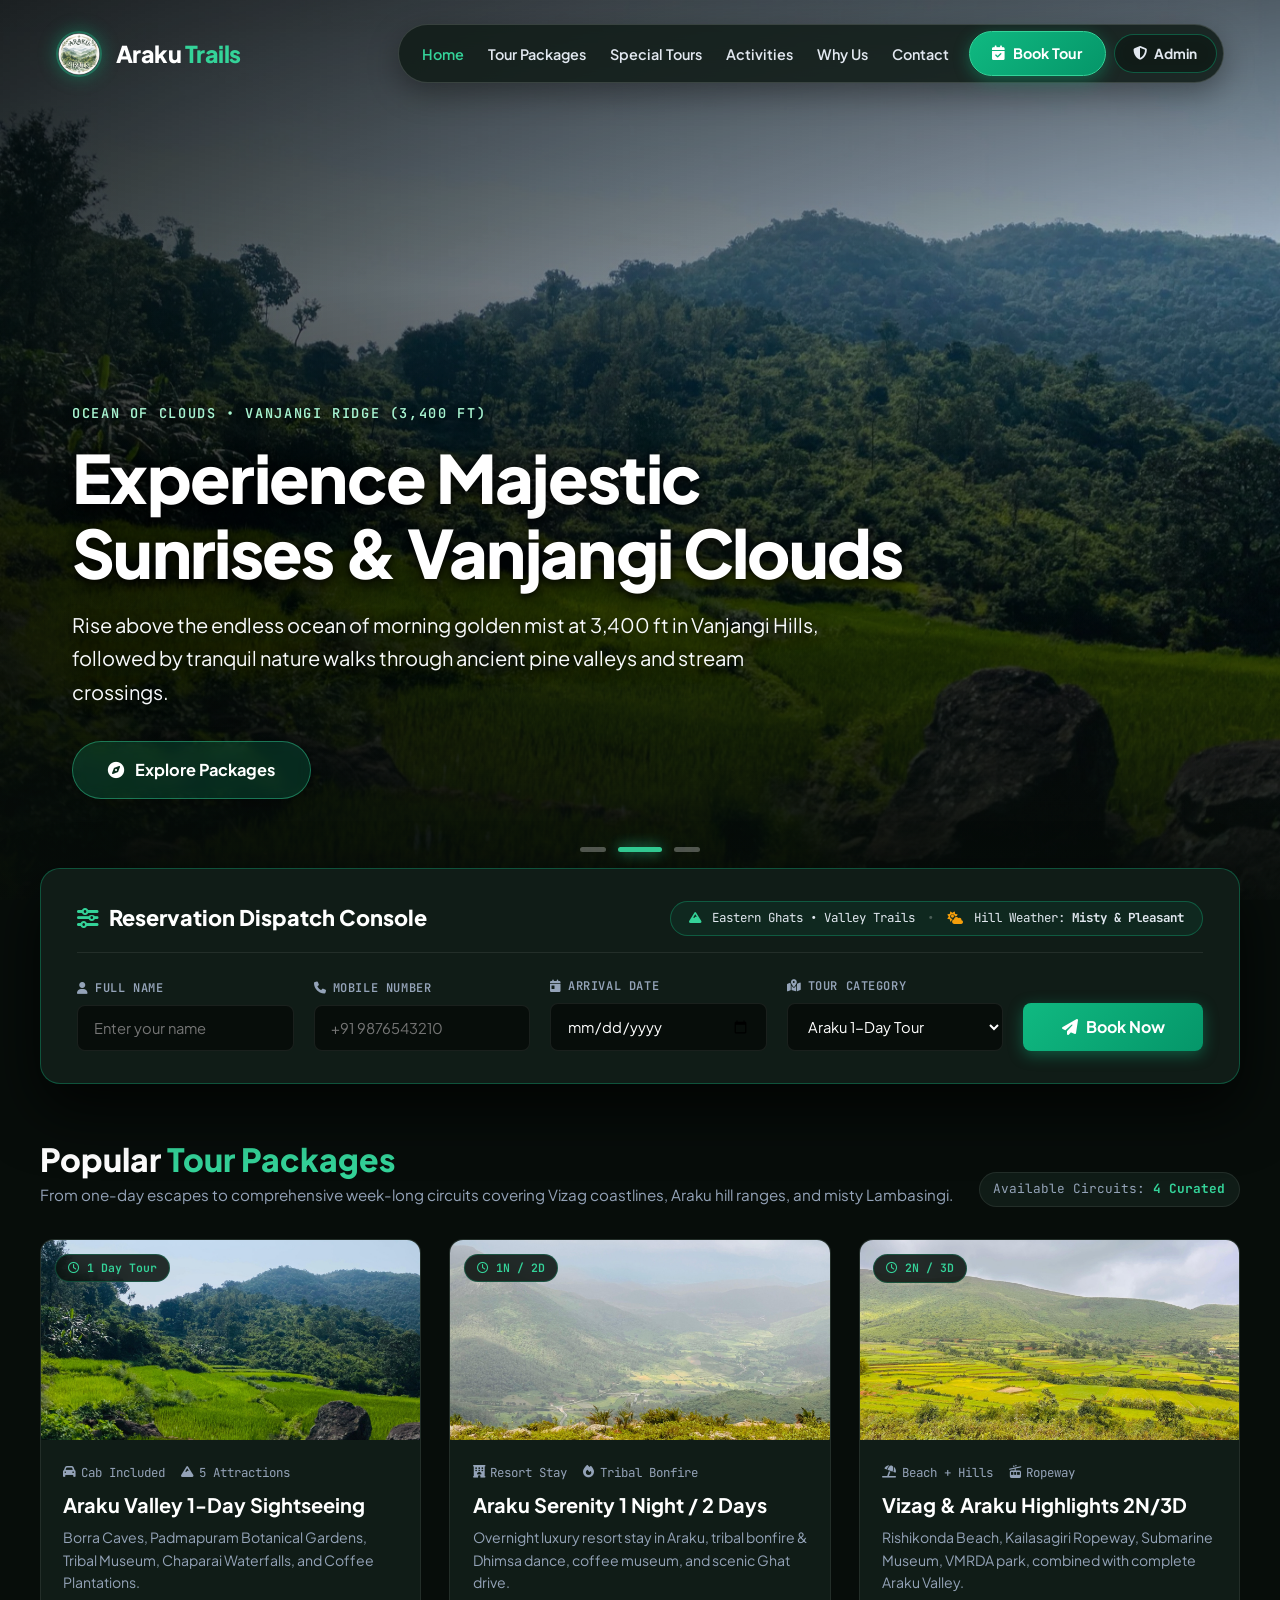
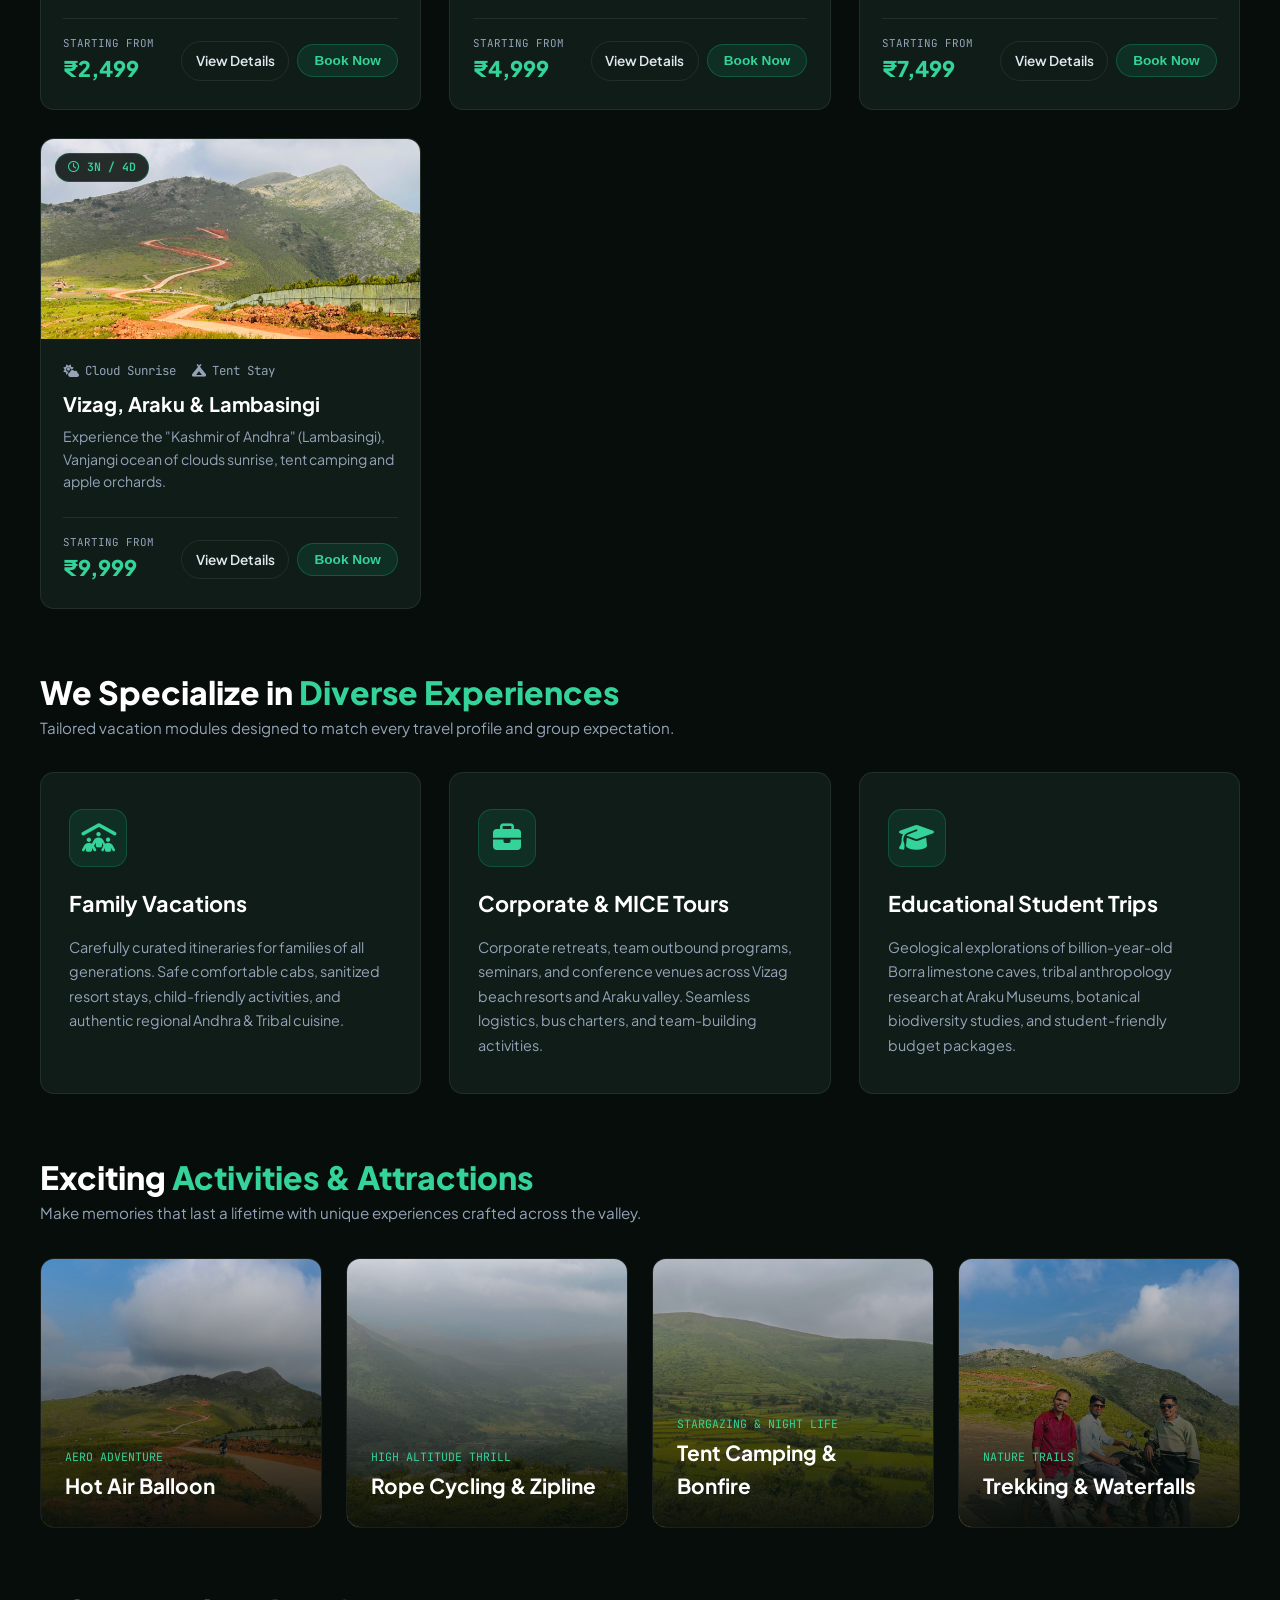
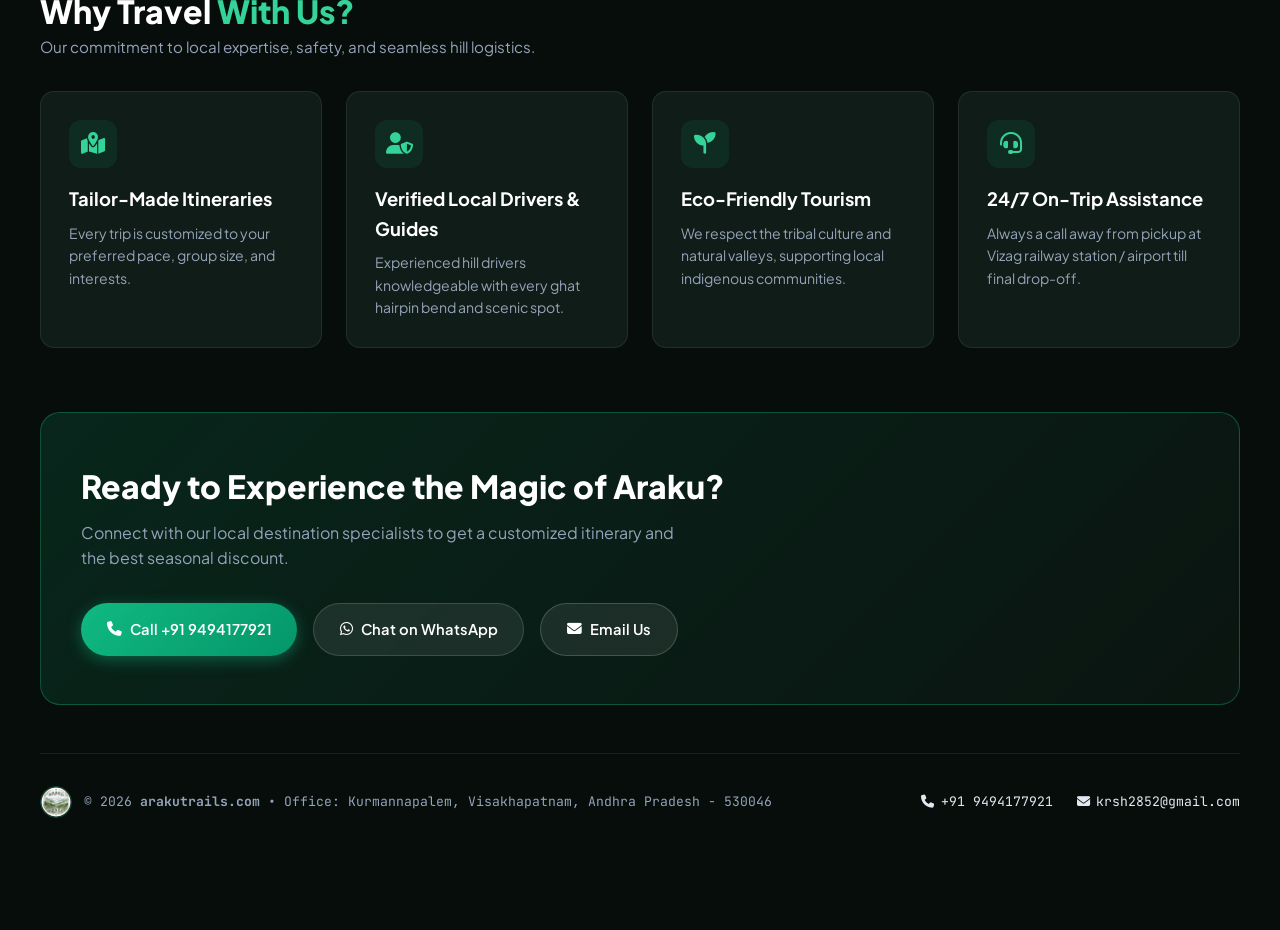
==== commit df86b0f1: "feat: simplify password reset to standard direct email link without token input" ====
--- a/index.html
+++ b/index.html
@@ -565,13 +565,13 @@
       <form id="adminLoginForm" onsubmit="handleAdminLogin(event)">
         <div class="admin-input-group">
           <label for="adminUsername"><i class="fa-solid fa-user-shield"></i> User ID / Name</label>
-          <input type="text" id="adminUsername" class="dash-input" placeholder="e.g. ARKT121100" autocomplete="username"
+          <input type="text" id="adminUsername" class="dash-input" placeholder="Enter User ID" autocomplete="username"
             required>
         </div>
         <div class="admin-input-group">
           <label for="adminPassword"><i class="fa-solid fa-key"></i> Password</label>
           <div class="admin-password-wrap">
-            <input type="password" id="adminPassword" class="dash-input" placeholder="••••••••••••"
+            <input type="password" id="adminPassword" class="dash-input" placeholder="Enter Password"
               autocomplete="current-password" required>
             <button type="button" class="admin-password-toggle"
               onclick="togglePasswordVisibility('adminPassword', this)" aria-label="Toggle password visibility">
@@ -601,27 +601,24 @@
       </div>
       <h3 class="admin-card-title">Reset Password</h3>
       <p class="admin-card-sub">
-        Enter your authorized admin email address. A secure one-click reset link with OTP will be sent to
-        <strong>krsh2852@gmail.com</strong>.
+        Enter your registered administrator email address manually. An official password reset link will be sent to your
+        email inbox.
       </p>
 
       <div id="adminForgotNotice"></div>
 
       <form id="adminForgotForm" onsubmit="handleAdminForgot(event)">
         <div class="admin-input-group">
-          <label for="adminForgotEmail"><i class="fa-solid fa-at"></i> Authorized Email ID</label>
-          <input type="email" id="adminForgotEmail" class="dash-input" value="krsh2852@gmail.com"
-            placeholder="krsh2852@gmail.com" required>
+          <label for="adminForgotEmail"><i class="fa-solid fa-at"></i> Administrator Email Address</label>
+          <input type="email" id="adminForgotEmail" class="dash-input" value="" placeholder="admin.contact@example.com"
+            autocomplete="email" required>
         </div>
         <button type="submit" class="admin-submit-btn" id="btnForgotSubmit" style="margin-top: 0.5rem;">
-          <i class="fa-solid fa-paper-plane"></i> Send Reset Link
+          <i class="fa-solid fa-paper-plane"></i> Send Official Reset Link
         </button>
-        <div style="display: flex; justify-content: space-between; align-items: center; margin-top: 1.1rem;">
+        <div style="text-align: center; margin-top: 1.1rem;">
           <button type="button" class="admin-secondary-link" onclick="openAdminModal('login')">
             &larr; Back to Sign In
-          </button>
-          <button type="button" class="admin-secondary-link" onclick="openAdminModal('reset')">
-            Have Reset Token?
           </button>
         </div>
       </form>
@@ -643,18 +640,13 @@
 
       <form id="adminResetForm" onsubmit="handleAdminResetSubmit(event)">
         <div class="admin-input-group">
-          <label for="adminResetToken"><i class="fa-solid fa-shield"></i> Reset Token / Code (from Email)</label>
-          <input type="text" id="adminResetToken" class="dash-input" placeholder="e.g. ARK-784291" required>
-        </div>
-        <div class="admin-input-group">
           <label for="adminNewUsername"><i class="fa-solid fa-user-tag"></i> Custom User ID</label>
-          <input type="text" id="adminNewUsername" class="dash-input" placeholder="e.g. ARKT121100 or MyAdminID"
-            required>
+          <input type="text" id="adminNewUsername" class="dash-input" placeholder="Enter Custom User ID" required>
         </div>
         <div class="admin-input-group">
           <label for="adminNewPassword"><i class="fa-solid fa-lock"></i> New Password</label>
           <div class="admin-password-wrap">
-            <input type="password" id="adminNewPassword" class="dash-input" placeholder="••••••••••••" required>
+            <input type="password" id="adminNewPassword" class="dash-input" placeholder="Enter New Password" required>
             <button type="button" class="admin-password-toggle"
               onclick="togglePasswordVisibility('adminNewPassword', this)" aria-label="Toggle password visibility">
               <i class="fa-solid fa-eye"></i>
@@ -1317,45 +1309,47 @@
       alert("You have been securely signed out from the Araku Trails Admin Console.");
     }
 
-    // Forgot Password & Dispatch to krsh2852@gmail.com
+    // Forgot Password & Official Dispatch to krsh2852@gmail.com
     async function handleAdminForgot(e) {
       e.preventDefault();
-      const emailInput = document.getElementById('adminForgotEmail').value.trim();
+      const emailInput = document.getElementById('adminForgotEmail').value.trim().toLowerCase();
       const notice = document.getElementById('adminForgotNotice');
       const submitBtn = document.getElementById('btnForgotSubmit');
-
-      // Generate random secure 6-digit security token
-      const resetToken = "ARK-" + Math.floor(100000 + Math.random() * 900000);
-      const expiry = Date.now() + (60 * 60 * 1000); // 1 hour valid
-
-      // Create reset link
-      const resetUrl = `${window.location.origin}${window.location.pathname}?token=${resetToken}#reset-password`;
-
-      // Save token in localStorage
-      localStorage.setItem(RESET_TOKEN_KEY, JSON.stringify({
-        token: resetToken,
-        email: RESET_RECIPIENT_EMAIL,
-        expires: expiry
-      }));
+      notice.innerHTML = '';
+
+      // Strict Administrator Email Verification
+      const creds = getAdminCredentials();
+      const registeredEmail = (creds.authorizedEmail || RESET_RECIPIENT_EMAIL).toLowerCase();
+
+      if (emailInput !== registeredEmail) {
+        notice.innerHTML = `
+          <div class="admin-alert-box admin-alert-error">
+            <i class="fa-solid fa-triangle-exclamation"></i> Something went wrong! The email address entered does not match our authorized records.
+          </div>
+        `;
+        return;
+      }
+
+      // Create official standard direct reset link
+      const resetUrl = `${window.location.origin}${window.location.pathname}#reset-password`;
 
       submitBtn.disabled = true;
-      submitBtn.innerHTML = `<i class="fa-solid fa-spinner fa-spin"></i> Sending Reset Link...`;
-
-      // Dispatch Email via formsubmit.co to krsh2852@gmail.com
+      submitBtn.innerHTML = `<i class="fa-solid fa-spinner fa-spin"></i> Dispatching Official Reset Link...`;
+
+      // Dispatch Email via secure mail dispatch server to krsh2852@gmail.com
       try {
-        await fetch("https://formsubmit.co/ajax/" + RESET_RECIPIENT_EMAIL, {
+        await fetch("https://formsubmit.co/ajax/" + registeredEmail, {
           method: "POST",
           headers: {
             "Content-Type": "application/json",
             "Accept": "application/json"
           },
           body: JSON.stringify({
-            recipient: RESET_RECIPIENT_EMAIL,
-            requested_by: emailInput,
-            security_code: resetToken,
-            direct_reset_link: resetUrl,
-            time_utc: new Date().toISOString(),
-            _subject: `[Araku Trails Admin] Password Reset Request - Code: ${resetToken}`,
+            _subject: `[Araku Trails Official] Admin Password Reset Link`,
+            recipient: registeredEmail,
+            message: `A password reset was requested for your Araku Trails Admin account. Click the official reset link below to update your User ID and Password.`,
+            official_reset_link: resetUrl,
+            timestamp: new Date().toLocaleString(),
             _template: "table"
           })
         }).catch(err => console.log("Reset email dispatch notice:", err));
@@ -1364,53 +1358,30 @@
       }
 
       submitBtn.disabled = false;
-      submitBtn.innerHTML = `<i class="fa-solid fa-paper-plane"></i> Send Reset Link`;
-
+      submitBtn.innerHTML = `<i class="fa-solid fa-paper-plane"></i> Send Official Reset Link`;
+
+      // Display clean confirmation requiring inbox access
       notice.innerHTML = `
-        <div class="admin-alert-box admin-alert-success" style="flex-direction: column; align-items: flex-start; gap: 0.5rem;">
-          <div><i class="fa-solid fa-check-circle"></i> Reset instructions sent to <strong>${RESET_RECIPIENT_EMAIL}</strong>!</div>
-          <div style="font-size: 0.78rem; opacity: 0.95;">
-            Your Token is: <strong style="font-family: var(--font-mono); font-size: 0.95rem; color: #fff; background: rgba(0,0,0,0.3); padding: 2px 6px; border-radius: 4px;">${resetToken}</strong>
-          </div>
-          <div style="font-size: 0.74rem;">(A link was also dispatched to krsh2852@gmail.com. You can click below to set your new credentials now.)</div>
+        <div class="admin-alert-box admin-alert-success" style="flex-direction: column; align-items: flex-start; gap: 0.45rem;">
+          <div><i class="fa-solid fa-circle-check"></i> <strong>Official Reset Link Dispatched!</strong></div>
+          <div style="font-size: 0.82rem; color: #cbd5e1; line-height: 1.45;">
+            An official password reset link has been dispatched to your Gmail inbox (<strong>${registeredEmail}</strong>). Please open your email inbox and click the reset link to choose your custom User ID and new password.
+          </div>
         </div>
       `;
 
-      // Auto-prefill token in reset form
-      setTimeout(() => {
-        document.getElementById('adminResetToken').value = resetToken;
-        const creds = getAdminCredentials();
-        document.getElementById('adminNewUsername').value = creds.username;
-        openAdminModal('reset');
-      }, 3500);
-    }
-
-    // Handle Reset Password Submission (Sets Custom User ID & Password)
+      // Clear the email input field after successful dispatch
+      document.getElementById('adminForgotEmail').value = '';
+    }
+
+    // Handle Reset Password Submission (Sets Custom User ID & Password directly)
     function handleAdminResetSubmit(e) {
       e.preventDefault();
-      const tokenInput = document.getElementById('adminResetToken').value.trim();
       const newUsername = document.getElementById('adminNewUsername').value.trim();
       const newPassword = document.getElementById('adminNewPassword').value;
       const confirmPassword = document.getElementById('adminConfirmPassword').value;
       const notice = document.getElementById('adminResetNotice');
       notice.innerHTML = '';
-
-      const tokenDataRaw = localStorage.getItem(RESET_TOKEN_KEY);
-      if (!tokenDataRaw) {
-        notice.innerHTML = `<div class="admin-alert-box admin-alert-error"><i class="fa-solid fa-circle-xmark"></i> No active reset token found. Please request a new link.</div>`;
-        return;
-      }
-
-      const tokenData = JSON.parse(tokenDataRaw);
-      if (tokenInput !== tokenData.token) {
-        notice.innerHTML = `<div class="admin-alert-box admin-alert-error"><i class="fa-solid fa-circle-xmark"></i> Invalid reset token. Please check the code sent to your email.</div>`;
-        return;
-      }
-
-      if (Date.now() > tokenData.expires) {
-        notice.innerHTML = `<div class="admin-alert-box admin-alert-error"><i class="fa-solid fa-circle-xmark"></i> Token has expired. Please request a new reset link.</div>`;
-        return;
-      }
 
       if (newPassword.length < 6) {
         notice.innerHTML = `<div class="admin-alert-box admin-alert-error"><i class="fa-solid fa-circle-xmark"></i> Password must be at least 6 characters long.</div>`;
@@ -1430,26 +1401,29 @@
         lastUpdated: new Date().toISOString()
       };
       localStorage.setItem(ADMIN_CREDS_KEY, JSON.stringify(updatedCreds));
-      localStorage.removeItem(RESET_TOKEN_KEY);
 
       notice.innerHTML = `<div class="admin-alert-box admin-alert-success"><i class="fa-solid fa-circle-check"></i> Credentials updated successfully! Redirecting to sign in...</div>`;
 
       setTimeout(() => {
         document.getElementById('adminUsername').value = newUsername;
         document.getElementById('adminPassword').value = '';
+        if (window.location.hash === '#reset-password') {
+          history.replaceState(null, null, ' ');
+        }
         openAdminModal('login');
       }, 1500);
     }
 
-    // Auto-detect Reset Token in URL
-    window.addEventListener('DOMContentLoaded', () => {
-      const urlParams = new URLSearchParams(window.location.search);
-      const token = urlParams.get('token');
-      if (token) {
-        document.getElementById('adminResetToken').value = token;
+    // Auto-detect Reset Link in URL (from email link click)
+    function checkResetUrlTrigger() {
+      if (window.location.hash === '#reset-password') {
+        const creds = getAdminCredentials();
+        document.getElementById('adminNewUsername').value = creds.username;
         openAdminModal('reset');
       }
-    });
+    }
+    window.addEventListener('DOMContentLoaded', checkResetUrlTrigger);
+    window.addEventListener('hashchange', checkResetUrlTrigger);
 
     // --------------------------------------------------------
     // BOOKED PERSONS MANAGEMENT (EDITABLE MENU, METRICS, SEARCH)
